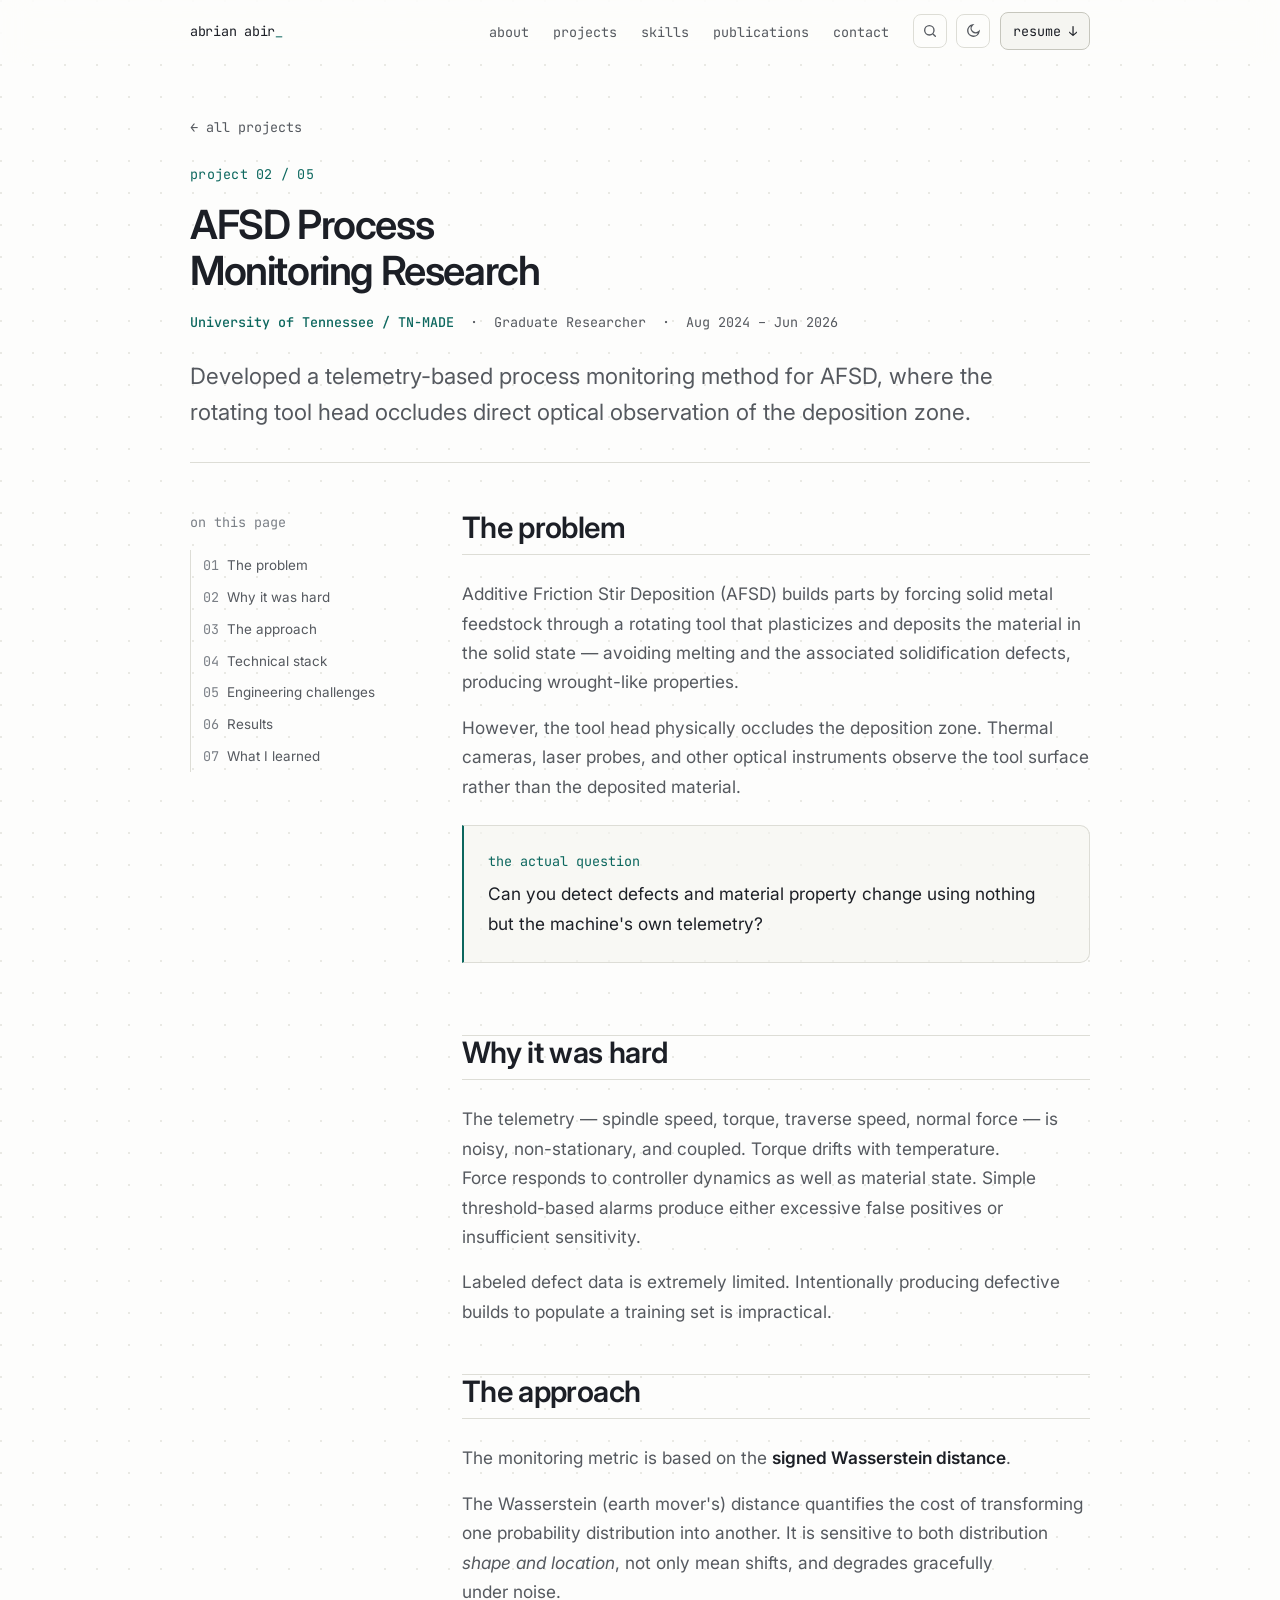
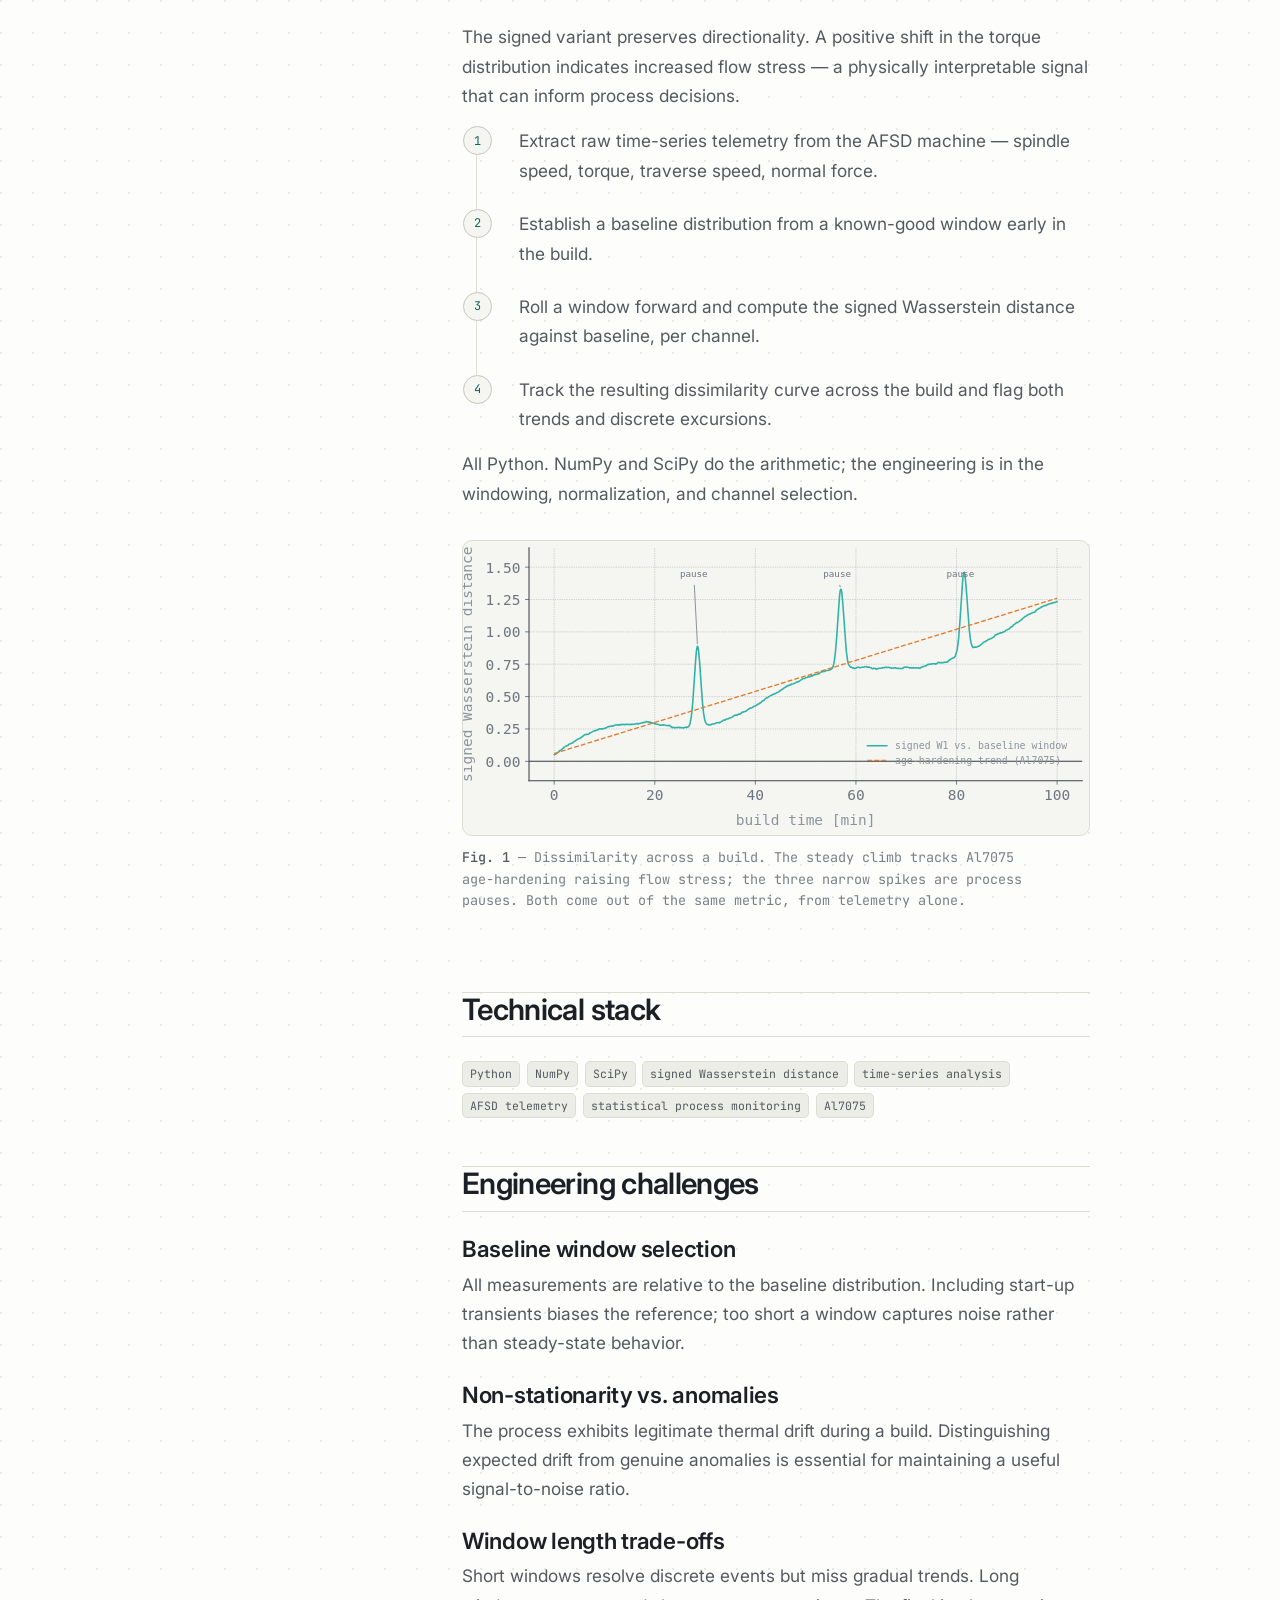
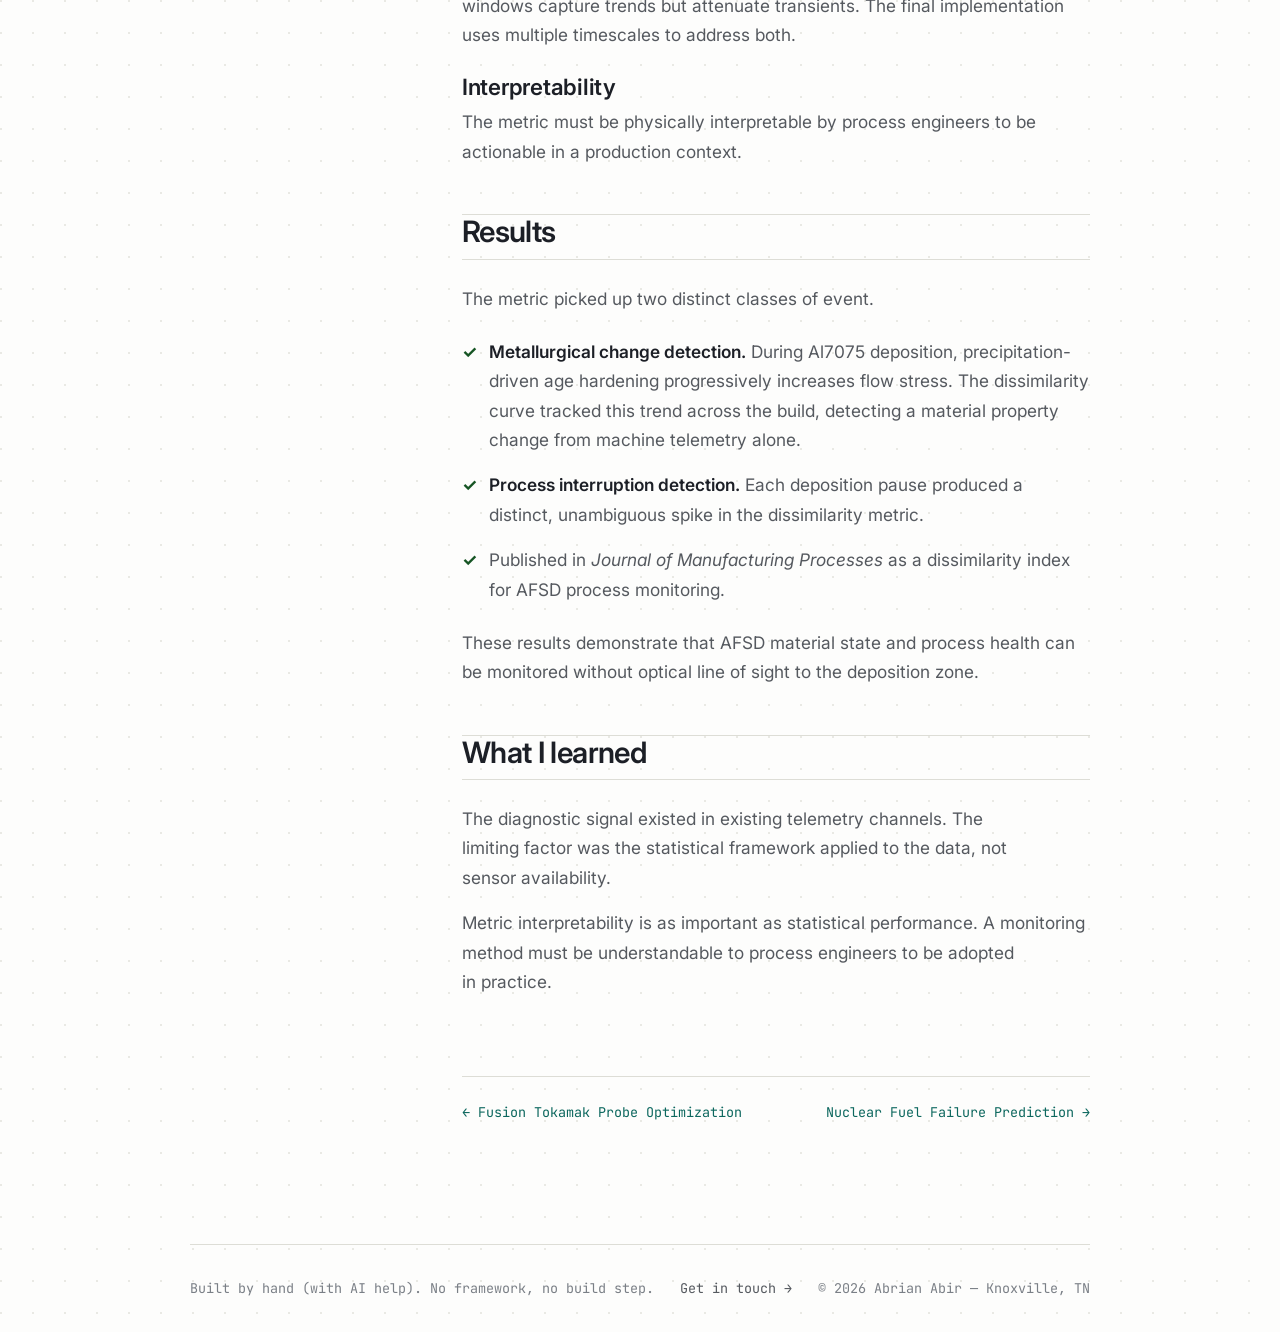
==== projects/afsd-monitoring.html @ df9b0235 "Initial commit (vault)" ====
<!DOCTYPE html>
<html lang="en" data-theme="dark">
<head>
<meta charset="utf-8">
<meta name="viewport" content="width=device-width, initial-scale=1">
<title>AFSD Process Monitoring Research — Abrian Abir</title>
<meta name="description" content="In-situ defect detection for additive friction stir deposition using the signed Wasserstein distance on raw machine telemetry — no optical access required.">
<meta name="theme-color" content="#0D1117">
<meta property="og:type" content="article">
<meta property="og:url" content="https://a-abir.github.io/projects/afsd-monitoring.html">
<meta property="og:title" content="AFSD Process Monitoring Research — Abrian Abir">
<meta property="og:description" content="In-situ defect detection for additive friction stir deposition using the signed Wasserstein distance on raw machine telemetry — no optical access required.">
<meta property="og:image" content="https://a-abir.github.io/assets/img/og/og-afsd-monitoring.png">
<meta property="og:image:width" content="1200">
<meta property="og:image:height" content="630">
<meta property="og:image:alt" content="AFSD Process Monitoring Research — UTK · TN-MADE">
<meta name="twitter:card" content="summary_large_image">
<link rel="canonical" href="https://a-abir.github.io/projects/afsd-monitoring.html">
<link rel="icon" href="data:image/svg+xml,<svg xmlns='http://www.w3.org/2000/svg' viewBox='0 0 100 100'><rect width='100' height='100' rx='18' fill='%230D1117'/><text y='.9em' x='50%25' text-anchor='middle' font-size='62' font-family='monospace' fill='%234FD1C5'>a</text></svg>">
<link rel="preconnect" href="https://fonts.googleapis.com">
<link rel="preconnect" href="https://fonts.gstatic.com" crossorigin>
<link href="https://fonts.googleapis.com/css2?family=Inter:wght@400;500;600;700&amp;family=JetBrains+Mono:wght@400;500&amp;display=swap" rel="stylesheet">
<link rel="stylesheet" href="../assets/css/style.css">
<link rel="expect" href="#main" blocking="render">
<script>
  (() => { try {
    const s = localStorage.getItem('theme');
    document.documentElement.dataset.theme =
      s || (matchMedia('(prefers-color-scheme: light)').matches ? 'light' : 'dark');
  } catch { document.documentElement.dataset.theme = 'dark'; } })();
</script>
<script type="speculationrules">
{"prefetch":[{"where":{"selector_matches":".card a, .proj-nav a, .backlink, .pal a"},"eagerness":"moderate"}]}
</script>
</head>
<body>
<div class="progress" aria-hidden="true"></div>
<a class="skip" href="#main">Skip to content</a>

<header class="nav">
  <div class="nav__inner">
    <a class="nav__brand" href="../index.html">abrian&nbsp;abir</a>
    <nav aria-label="Primary">
      <ul class="nav__links"><li><a href="../index.html#about">about</a></li><li><a href="../index.html#projects">projects</a></li><li><a href="../index.html#skills">skills</a></li><li><a href="../index.html#publications">publications</a></li><li><a href="../index.html#contact">contact</a></li></ul>
    </nav>
    <div class="nav__actions">
      <button class="icon-btn" data-open-palette aria-label="Search (Ctrl K)" title="Search — Ctrl K"><svg viewBox="0 0 24 24" fill="none" stroke="currentColor" stroke-width="2" stroke-linecap="round"><circle cx="11" cy="11" r="7"/><path d="m20 20-3.2-3.2"/></svg></button>
      <button class="icon-btn" id="theme-toggle" aria-label="Switch theme" title="Toggle theme"><svg class="i-sun" viewBox="0 0 24 24" fill="none" stroke="currentColor" stroke-width="2" stroke-linecap="round"><circle cx="12" cy="12" r="4.2"/><path d="M12 2v2M12 20v2M2 12h2M20 12h2M4.9 4.9l1.4 1.4M17.7 17.7l1.4 1.4M19.1 4.9l-1.4 1.4M6.3 17.7l-1.4 1.4"/></svg><svg class="i-moon" viewBox="0 0 24 24" fill="none" stroke="currentColor" stroke-width="2" stroke-linecap="round"><path d="M21 12.8A8.5 8.5 0 1 1 11.2 3a6.6 6.6 0 0 0 9.8 9.8Z"/></svg></button>
      <a class="btn btn--sm nav__resume" href="../resume.pdf" download>resume ↓</a>
      <button class="icon-btn nav__burger" id="nav-toggle" aria-label="Open menu"
              aria-expanded="false" aria-controls="nav-mobile">
        <span class="i-open"><svg viewBox="0 0 24 24" fill="none" stroke="currentColor" stroke-width="2" stroke-linecap="round"><path d="M4 7h16M4 12h16M4 17h16"/></svg></span><span class="i-close"><svg viewBox="0 0 24 24" fill="none" stroke="currentColor" stroke-width="2" stroke-linecap="round"><path d="M6 6l12 12M18 6L6 18"/></svg></span>
      </button>
    </div>
  </div>

  <!-- Mobile menu. Below 760px the inline links are hidden; without this the
       command palette was the only way to navigate, which nobody discovers. -->
  <div class="nav__mobile" id="nav-mobile" hidden>
    <nav aria-label="Mobile">
      <ul><li><a href="../index.html#about">about</a></li><li><a href="../index.html#projects">projects</a></li><li><a href="../index.html#skills">skills</a></li><li><a href="../index.html#philosophy">philosophy</a></li><li><a href="../index.html#interests">interests</a></li><li><a href="../index.html#publications">publications</a></li><li><a href="../index.html#contact">contact</a></li></ul>
    </nav>
    <a class="btn btn--primary nav__mobile-cta" href="../resume.pdf" download>Download resume (PDF)</a>
  </div>
</header>

<main id="main">
<div class="wrap proj-hero" data-slug="afsd-monitoring">
  <a class="backlink" href="../index.html#projects">← all projects</a>
  <p class="eyebrow">project 02 / 05</p>
  <h1 class="vt-title">AFSD Process Monitoring Research</h1>
  <p class="meta"><b>University of Tennessee / TN-MADE</b> &nbsp;·&nbsp; Graduate Researcher &nbsp;·&nbsp; Aug 2024 – Jun 2026</p>
  <p class="lede">Developed a telemetry-based process monitoring method for AFSD, where the rotating tool head occludes direct optical observation of the deposition zone.</p>
</div>

<div class="wrap proj-layout">
  <aside class="toc" aria-label="On this page">
    <p>on this page</p>
    <ol>
      <li><a href="#problem">The problem</a></li>
      <li><a href="#hard">Why it was hard</a></li>
      <li><a href="#approach">The approach</a></li>
      <li><a href="#stack">Technical stack</a></li>
      <li><a href="#challenges">Engineering challenges</a></li>
      <li><a href="#results">Results</a></li>
      <li><a href="#learned">What I learned</a></li>
    </ol>
  </aside>

  <article class="proj-body">
    <section id="problem">
      <h2>The problem</h2>
      <p>Additive Friction Stir Deposition (AFSD) builds parts by forcing solid metal feedstock through a rotating tool that plasticizes and deposits the material in the solid state — avoiding melting and the associated solidification defects, producing wrought-like properties.</p>
      <p>However, the tool head physically occludes the deposition zone. Thermal cameras, laser probes, and other optical instruments observe the tool surface rather than the deposited material.</p>
      <div class="callout">
        <span class="lbl">the actual question</span>
        <p>Can you detect defects and material property change using nothing but the machine's own telemetry?</p>
      </div>
    </section>

    <section id="hard">
      <h2>Why it was hard</h2>
      <p>The telemetry — spindle speed, torque, traverse speed, normal force — is noisy, non-stationary, and coupled. Torque drifts with temperature. Force responds to controller dynamics as well as material state. Simple threshold-based alarms produce either excessive false positives or insufficient sensitivity.</p>
      <p>Labeled defect data is extremely limited. Intentionally producing defective builds to populate a training set is impractical.</p>
    </section>

    <section id="approach">
      <h2>The approach</h2>
      <p>The monitoring metric is based on the <strong>signed Wasserstein distance</strong>.</p>
      <p>The Wasserstein (earth mover's) distance quantifies the cost of transforming one probability distribution into another. It is sensitive to both distribution <em>shape and location</em>, not only mean shifts, and degrades gracefully under noise.</p>
      <p>The signed variant preserves directionality. A positive shift in the torque distribution indicates increased flow stress — a physically interpretable signal that can inform process decisions.</p>
      <ol class="pipeline">
        <li><span>Extract raw time-series telemetry from the AFSD machine — spindle speed, torque, traverse speed, normal force.</span></li>
        <li><span>Establish a baseline distribution from a known-good window early in the build.</span></li>
        <li><span>Roll a window forward and compute the signed Wasserstein distance against baseline, per channel.</span></li>
        <li><span>Track the resulting dissimilarity curve across the build and flag both trends and discrete excursions.</span></li>
      </ol>
      <p>All Python. NumPy and SciPy do the arithmetic; the engineering is in the windowing, normalization, and channel selection.</p>
      <figure>
        <img src="../assets/img/fig-afsd-dissimilarity.svg" alt="Signed Wasserstein distance plotted against build time. The curve trends steadily upward, with three sharp narrow spikes annotated as process pauses."
             width="475" height="223" loading="lazy" decoding="async">
        <figcaption><b>Fig. 1</b> — Dissimilarity across a build. The steady climb tracks Al7075 age-hardening raising flow stress; the three narrow spikes are process pauses. Both come out of the same metric, from telemetry alone.</figcaption>
      </figure>
    </section>

    <section id="stack">
      <h2>Technical stack</h2>
      <div class="stack-grid"><span class="tag">Python</span><span class="tag">NumPy</span><span class="tag">SciPy</span><span class="tag">signed Wasserstein distance</span><span class="tag">time-series analysis</span><span class="tag">AFSD telemetry</span><span class="tag">statistical process monitoring</span><span class="tag">Al7075</span></div>
    </section>

    <section id="challenges">
      <h2>Engineering challenges</h2>
      <h3>Baseline window selection</h3>
      <p>All measurements are relative to the baseline distribution. Including start-up transients biases the reference; too short a window captures noise rather than steady-state behavior.</p>
      <h3>Non-stationarity vs. anomalies</h3>
      <p>The process exhibits legitimate thermal drift during a build. Distinguishing expected drift from genuine anomalies is essential for maintaining a useful signal-to-noise ratio.</p>
      <h3>Window length trade-offs</h3>
      <p>Short windows resolve discrete events but miss gradual trends. Long windows capture trends but attenuate transients. The final implementation uses multiple timescales to address both.</p>
      <h3>Interpretability</h3>
      <p>The metric must be physically interpretable by process engineers to be actionable in a production context.</p>
    </section>

    <section id="results">
      <h2>Results</h2>
      <p>The metric picked up two distinct classes of event.</p>
      <ul class="results">
        <li><span><strong>Metallurgical change detection.</strong> During Al7075 deposition, precipitation-driven age hardening progressively increases flow stress. The dissimilarity curve tracked this trend across the build, detecting a material property change from machine telemetry alone.</span></li>
        <li><span><strong>Process interruption detection.</strong> Each deposition pause produced a distinct, unambiguous spike in the dissimilarity metric.</span></li>
        <li><span>Published in <em>Journal of Manufacturing Processes</em> as a dissimilarity index for AFSD process monitoring.</span></li>
      </ul>
      <p>These results demonstrate that AFSD material state and process health can be monitored without optical line of sight to the deposition zone.</p>
    </section>

    <section id="learned">
      <h2>What I learned</h2>
      <p>The diagnostic signal existed in existing telemetry channels. The limiting factor was the statistical framework applied to the data, not sensor availability.</p>
      <p>Metric interpretability is as important as statistical performance. A monitoring method must be understandable to process engineers to be adopted in practice.</p>

    </section>

    <nav class="proj-nav" aria-label="Project navigation">
      <a href="tokamak-probe.html">← Fusion Tokamak Probe Optimization</a>
      <a href="fuel-failure.html">Nuclear Fuel Failure Prediction →</a>
    </nav>
  </article>
</div>
</main>

<footer class="footer wrap">
  <span>Built by hand (with AI help). No framework, no build step.</span>
  <span><a href="../index.html#contact">Get in touch →</a></span>
  <span>© <span id="yr">2026</span> Abrian Abir — Knoxville, TN</span>
</footer>

<dialog class="pal" id="palette" aria-label="Site search">
  <div class="pal__box">
    <input id="palette-input" type="text" placeholder="jump to…" autocomplete="off" spellcheck="false" aria-label="Search the site">
    <ul id="palette-list">
      <li><a href="../index.html#about">About<span>section</span></a></li>
      <li><a href="../index.html#projects">Projects<span>section</span></a></li>
      <li><a href="../index.html#skills">Skills<span>section</span></a></li>
      <li><a href="../index.html#publications">Publications<span>section</span></a></li>
      <li><a href="../index.html#contact">Contact<span>section</span></a></li>
      <li><a href="../index.html#philosophy">Engineering Philosophy<span>section</span></a></li>
      <li><a href="../index.html#interests">Things I Find Interesting<span>section</span></a></li>
      <li><a href="tokamak-probe.html">Fusion Tokamak Probe Optimization<span>project</span></a></li>
      <li><a href="afsd-monitoring.html">AFSD Process Monitoring Research<span>project</span></a></li>
      <li><a href="fuel-failure.html">Nuclear Fuel Failure Prediction<span>project</span></a></li>
      <li><a href="film-separator.html">Automated Film Separation System<span>project</span></a></li>
      <li><a href="machine-vision.html">Machine Vision Material Characterization<span>project</span></a></li>
      <li><a href="../resume.pdf">Download resume<span>pdf</span></a></li>
      <li><a href="mailto:abrian.inbox@gmail.com">Email Abrian<span>mailto</span></a></li>
      <li><a href="https://github.com/a-abir">GitHub<span>external</span></a></li>
      <li><a href="https://linkedin.com/in/a-abir">LinkedIn<span>external</span></a></li>
    </ul>
    <p class="pal__foot"><kbd>↑</kbd><kbd>↓</kbd> navigate · <kbd>↵</kbd> open · <kbd>esc</kbd> or click outside to close</p>
  </div>
</dialog>

<script src="../assets/js/main.js"></script>
</body>
</html>
---- assets/css/style.css ----
/* ============================================================
   abrian abir — portfolio
   hand-written css. no framework, no build step.
   ============================================================ */

/* ---------- 1. tokens ---------------------------------- */
:root {
  --bg:            #141a23;
  --bg-grid:       #21252b;
  --surface:       #1f242b;
  --surface-2:     #1C222B;
  --border:        #ffffff0f;
  --border-strong: #30363D;
  --text:          #E6EDF3;
  --text-dim:      #8B949E;
  --text-faint:    #6E7681;
  --accent:        #4FD1C5;
  --accent-alt:    #F0883E;
  --data-green:    #3FB950;
  --shadow:        0 1px 2px rgb(0 0 0 / .4), 0 8px 24px rgb(0 0 0 / .24);

  --font-sans: "Inter", ui-sans-serif, system-ui, -apple-system, "Segoe UI", Roboto, Helvetica, Arial, sans-serif;
  --font-mono: "JetBrains Mono", ui-monospace, SFMono-Regular, "SF Mono", Menlo, Consolas, "Liberation Mono", monospace;

  --step--1: clamp(.78rem, .76rem + .1vw, .84rem);
  --step-0:  clamp(1rem, .97rem + .16vw, 1.08rem);
  --step-1:  clamp(1.1rem, 1.13rem + .35vw, 1.4rem);
  --step-2:  clamp(1.45rem, 1.32rem + .65vw, 1.85rem);
  --step-3:  clamp(1.8rem, 1.55rem + 1.2vw, 2.6rem);
  --step-4:  clamp(2.4rem, 1.8rem + 3vw, 4.2rem);

  --s1: .5rem;  --s2: 1rem;   --s3: 1.5rem; --s4: 2rem;
  --s5: 3rem;   --s6: 4.5rem; --s7: 7.5rem;

  --measure: 70ch;
  --wide: 900px;
  --radius: 10px;
  --ease: cubic-bezier(.22, 1, .36, 1);
  --nav-h: 62px;
}

[data-theme="light"] {
  --bg:            #FDFDFC;
  --bg-grid:       #E9E9E4;
  --surface:       #F5F5F1;
  --surface-2:     #EDEDE7;
  --border:        #DDDDD6;
  --border-strong: #C6C6BD;
  --text:          #1C1F26;
  --text-dim:      #55595F;
  --text-faint:    #7A7F86;
  --accent:        #0c675e;
  --accent-alt:    #B85C10;
  --data-green:    #165524;
  --shadow:        0 1px 2px rgb(0 0 0 / .06), 0 8px 24px rgb(0 0 0 / .07);
}

/* ---------- 2. reset ----------------------------------- */
*, *::before, *::after { box-sizing: border-box; }
* { margin: 0; }

/* Smooth scrolling lives on `html`, not `html:focus-within`. The
   :focus-within form toggles on and off as focus moves, which makes
   anchor jumps behave inconsistently between taps on mobile. */
html {
  -webkit-text-size-adjust: 100%;
  scroll-behavior: smooth;
}
@media (prefers-reduced-motion: reduce) {
  html { scroll-behavior: auto; }
  *, *::before, *::after {
    animation-duration: .01ms !important; animation-iteration-count: 1 !important;
    transition-duration: .01ms !important; scroll-behavior: auto !important;
  }
}

img, svg, video { display: block; max-width: 100%; height: auto; }
button, input, textarea, select { font: inherit; color: inherit; }
ul, ol { padding: 0; }

/* ---------- 3. base ------------------------------------ */
body {
  background-color: var(--bg);
  background-image: radial-gradient(circle at 1px 1px, var(--bg-grid) 1px, transparent 0);
  background-size: 32px 32px;
  color: var(--text);
  font-family: var(--font-sans);
  font-size: var(--step-0);
  line-height: 1.7;
  -webkit-font-smoothing: antialiased;
  text-rendering: optimizeLegibility;
  overflow-x: hidden;
}

h1, h2, h3, h4 {
  font-weight: 600; letter-spacing: -.022em; line-height: 1.15; text-wrap: balance;
}
h1 { font-size: var(--step-4); letter-spacing: -.035em; }
h2 { font-size: var(--step-3); }
h3 { font-size: var(--step-1); letter-spacing: -.012em; }
h4 { font-size: var(--step-0); }
p  { text-wrap: pretty; }

a { color: var(--accent); text-decoration: none; }
a:hover { text-decoration: underline; text-underline-offset: 3px; }
:focus-visible { outline: 2px solid var(--accent); outline-offset: 3px; border-radius: 3px; }

code, kbd, .mono { font-family: var(--font-mono); font-size: .88em; }
hr { border: 0; height: 1px; background: var(--border); margin-block: var(--s5); }
::selection { background: color-mix(in srgb, var(--accent) 30%, transparent); }

/* ---------- 4. layout ---------------------------------- */
.wrap { width: min(100% - 2.5rem, var(--wide)); margin-inline: auto; }
.prose { max-width: var(--measure); }
section[id] { scroll-margin-top: 96px; padding-block: var(--s7); }
section[id] + section[id] { border-top: 1px solid var(--border); }
@media (max-width: 640px) { section[id] { padding-block: var(--s6); } }

.skip {
  position: absolute; left: -9999px; top: 0; z-index: 999;
  background: var(--accent); color: var(--bg);
  padding: .6rem 1rem; border-radius: 0 0 var(--radius) 0;
}
.skip:focus { left: 0; }

/* ---------- 5. nav ------------------------------------- */
.nav {
  position: sticky; top: 0; z-index: 100;
  backdrop-filter: blur(14px) saturate(160%);
  background: color-mix(in srgb, var(--bg) 78%, transparent);
  border-bottom: 1px solid transparent;
  transition: border-color .25s var(--ease), background .25s var(--ease);
}
.nav[data-scrolled="true"] { border-bottom-color: var(--border); }
.nav__inner {
  width: min(100% - 2rem, var(--wide)); margin-inline: auto;
  display: flex; align-items: center; gap: var(--s3); height: var(--nav-h);
}
.nav__brand {
  font-family: var(--font-mono); font-size: var(--step--1);
  color: var(--text); letter-spacing: -.02em; margin-right: auto; white-space: nowrap;
}
.nav__brand::after { content: "_"; color: var(--accent); animation: blink 1.25s steps(1) infinite; }
@keyframes blink { 50% { opacity: 0; } }

.nav__links { display: flex; gap: var(--s3); list-style: none; }
.nav__links a {
  font-family: var(--font-mono); font-size: var(--step--1);
  color: var(--text-dim); position: relative; padding-block: 4px; text-decoration: none;
}
.nav__links a::after {
  content: ""; position: absolute; left: 0; bottom: 0;
  height: 1.5px; width: 100%; background: var(--accent);
  transform: scaleX(0); transform-origin: left; transition: transform .28s var(--ease);
}
.nav__links a:hover { color: var(--text); }
.nav__links a:hover::after, .nav__links a[aria-current="true"]::after { transform: scaleX(1); }
.nav__links a[aria-current="true"] { color: var(--text); }

.nav__actions { display: flex; align-items: center; gap: .6rem; }

.icon-btn {
  display: grid; place-items: center; width: 34px; height: 34px;
  background: transparent; border: 1px solid var(--border);
  border-radius: 8px; cursor: pointer; color: var(--text-dim);
  transition: color .2s, border-color .2s, background .2s;
}
.icon-btn:hover { color: var(--text); border-color: var(--border-strong); background: var(--surface); }
.icon-btn svg { width: 16px; height: 16px; }
[data-theme="light"] .icon-btn .i-sun, .icon-btn .i-moon { display: none; }
[data-theme="light"] .icon-btn .i-moon { display: block; }

/* ---- mobile menu -------------------------------------------------
   A plain disclosure panel. Deliberately NOT a modal:

   - no scroll lock on html or body. Toggling `overflow` or
     `position: fixed` on a scrolled document makes mobile browsers
     recalculate the viewport, which reads as the page jumping.
   - the panel is in normal flow under the sticky bar, so it simply
     pushes nothing and overlays nothing.
   - JS only flips `hidden` and `aria-expanded`. Hash navigation is
     left entirely to the browser.
   ------------------------------------------------------------------ */
.nav__burger { display: none; }
.nav__burger .i-close { display: none; }
.nav__burger[aria-expanded="true"] .i-open { display: none; }
.nav__burger[aria-expanded="true"] .i-close { display: block; }
.nav__burger svg { width: 18px; height: 18px; }

.nav__mobile {
  display: none;
  border-top: 1px solid var(--border);
  background: color-mix(in srgb, var(--bg) 96%, transparent);
  backdrop-filter: blur(14px) saturate(160%);
  padding: var(--s2) 0 var(--s3);
  max-height: calc(100dvh - var(--nav-h));
  overflow-y: auto;
  /* keep flick-scrolling inside the panel from chaining to the page */
  overscroll-behavior: contain;
}
.nav__mobile[hidden] { display: none; }
.nav__mobile ul {
  list-style: none;
  width: min(100% - 2.5rem, var(--wide));
  margin-inline: auto;
}
.nav__mobile a {
  display: flex; align-items: center; justify-content: space-between;
  font-family: var(--font-mono); font-size: var(--step-0);
  color: var(--text); text-decoration: none;
  padding: .85rem .25rem;
  border-bottom: 1px solid var(--border);
  min-height: 44px;                 /* touch target */
  -webkit-tap-highlight-color: transparent;
}
.nav__mobile a::after { content: "→"; color: var(--text-faint); }
.nav__mobile a:active { color: var(--accent); }
.nav__mobile a[aria-current="true"] { color: var(--accent); }
.nav__mobile a[aria-current="true"]::after { content: "•"; color: var(--accent); }
.nav__mobile-cta {
  width: min(100% - 2.5rem, var(--wide));
  margin: var(--s3) auto 0;
  justify-content: center;
}

@media (max-width: 760px) {
  .nav__links { display: none; }
  .nav__burger { display: grid; }
  .nav__resume {
    display: inline-flex;
    white-space: nowrap;
  }
  .nav__mobile:not([hidden]) { display: block; }
}

/* ---------- 6. buttons --------------------------------- */
.btn {
  display: inline-flex; align-items: center; gap: .5rem;
  font-family: var(--font-mono); font-size: var(--step--1);
  padding: .62rem 1.05rem; border-radius: 8px;
  border: 1px solid var(--border-strong);
  color: var(--text); background: var(--surface);
  text-decoration: none; cursor: pointer;
  transition: transform .18s var(--ease), border-color .2s, background .2s, color .2s;
}
.btn:hover { text-decoration: none; border-color: var(--accent); color: var(--accent); transform: translateY(-1px); }
.btn--primary { background: var(--accent); color: #07110F; border-color: var(--accent); font-weight: 600; }
[data-theme="light"] .btn--primary { color: #FDFDFC; }
.btn--primary:hover { color: #07110F; background: color-mix(in srgb, var(--accent) 86%, white); }
[data-theme="light"] .btn--primary:hover { color: #FDFDFC; }
.btn--ghost { background: transparent; }
.btn--sm { padding: .42rem .75rem; }

/* ---------- 7. hero ------------------------------------ */
.hero {
  position: relative;
  padding-block: clamp(3.5rem, 8vw, 7rem) var(--s6);
  overflow: hidden;
}
.hero__plot {
  position: absolute; inset: 0; width: 100%; height: 100%;
  opacity: .09; pointer-events: none;
  mask-image: linear-gradient(to bottom, transparent, #000 25%, #000 70%, transparent);
}
.hero__plot path { fill: none; stroke: var(--accent); stroke-width: 1.2; vector-effect: non-scaling-stroke; }
.hero__plot .grid { stroke: var(--text-faint); stroke-width: .5; opacity: .5; }
.hero__plot .trace { stroke-dasharray: 2600; stroke-dashoffset: 2600; animation: draw 6s var(--ease) forwards; }
@keyframes draw { to { stroke-dashoffset: 0; } }

.hero__copy { min-width: 0; }
.hero__inner {
  position: relative; z-index: 2;
  display: grid;
  grid-template-columns: minmax(0, 1fr) clamp(180px, 22vw, 260px);
  gap: clamp(2rem, 5vw, 4.5rem);
  align-items: center;
}

/* ---- portrait: one element, one glow ---- */
.hero__portrait {
  margin: 0;
  position: relative;
  width: 100%;
  aspect-ratio: 1;
  justify-self: end;
}
.hero__portrait::before {
  content: "";
  position: absolute; inset: -12%;
  border-radius: 50%;
  background: radial-gradient(circle at 50% 42%,
              color-mix(in srgb, var(--accent) 26%, transparent), transparent 62%);
  filter: blur(26px);
  opacity: .55;
}
.hero__portrait img {
  position: relative;
  width: 100%; height: 100%;
  border-radius: 50%;
  object-fit: cover;
  object-position: center 22%;
  background: color-mix(in srgb, var(--surface) 80%, var(--accent) 6%);
  box-shadow:
    0 0 0 1px var(--border-strong),
    0 0 0 6px color-mix(in srgb, var(--accent) 8%, transparent),
    0 18px 40px rgb(0 0 0 / .28);
}
[data-theme="light"] .hero__portrait img {
  box-shadow:
    0 0 0 1px var(--border-strong),
    0 0 0 6px color-mix(in srgb, var(--accent) 10%, transparent),
    0 18px 40px rgb(0 0 0 / .10);
}

.eyebrow {
  font-family: var(--font-mono); font-size: var(--step--1);
  color: var(--accent); text-transform: lowercase; letter-spacing: .02em; margin-bottom: var(--s2);
}
.hero h1 { margin-bottom: .35rem; }
.hero__creds { font-family: var(--font-mono); font-size: var(--step--1); color: var(--text-faint); margin-bottom: var(--s3); }
.hero__headline {
  font-size: var(--step-1); font-weight: 600; letter-spacing: -.02em;
  line-height: 1.25; max-width: 28ch; margin-bottom: var(--s3); min-height: 2.5em;
}
.hero__headline .cursor {
  display: inline-block; width: .55ch; background: var(--accent);
  color: transparent; animation: blink .9s steps(1) infinite; transform: translateY(.1em);
}
.hero__pitch { max-width: 58ch; color: var(--text-dim); font-size: var(--step-0); line-height: 1.5; margin-bottom: var(--s4); }
.hero__pitch strong { color: var(--text); font-weight: 500; }
.hero__meta {
  display: flex; flex-wrap: wrap; gap: .5rem 1.5rem;
  font-family: var(--font-mono); font-size: var(--step--1); color: var(--text-dim); margin-bottom: var(--s4);
}
.hero__meta span { display: inline-flex; align-items: center; gap: .45rem; }
.hero__meta svg { width: 14px; height: 14px; color: var(--text-faint); }
.dot {
  width: 7px; height: 7px; border-radius: 50%; background: var(--data-green);
  box-shadow: 0 0 0 0 color-mix(in srgb, var(--data-green) 70%, transparent);
  animation: pulse 2.4s infinite;
}
@keyframes pulse { 70% { box-shadow: 0 0 0 7px transparent; } 100% { box-shadow: 0 0 0 0 transparent; } }
.hero__cta { display: flex; flex-wrap: wrap; gap: .75rem; }

@media (max-width: 820px) {
  .hero__inner { grid-template-columns: 1fr; gap: var(--s4); }
  .hero__portrait {
    order: -1;
    width: clamp(120px, 34vw, 170px);
    justify-self: start;
  }
}
@media (max-width: 640px) {
  .hero { padding-block: 2.5rem var(--s6); }
  .hero__plot { opacity: .06; }
}

/* ---------- 8. section headers ------------------------- */
.sec-label {
  /* an <h2> for document outline; styled as a small mono label.
     size/weight reset so the heading default doesn't win. */
  font-family: var(--font-mono); font-size: var(--step--1);
  font-weight: 400; letter-spacing: 0; line-height: 1.7;
  color: var(--text-faint); margin-bottom: var(--s2);
  display: flex; align-items: center; gap: .6rem;
}
.sec-label::before { content: "//"; color: var(--accent); }
.sec-label::after { content: ""; flex: 1; height: 1px; background: var(--border); }
.sec-head { margin-bottom: var(--s4); }
.sec-head h3 { font-size: var(--step-3); letter-spacing: -.022em; }
.sec-head p { color: var(--text-dim); max-width: var(--measure); margin-top: var(--s2); }

/* ---------- 9. about ----------------------------------- */
.about-grid { display: grid; grid-template-columns: minmax(0, 1fr) 280px; gap: var(--s6); align-items: start; }
@media (max-width: 860px) { .about-grid { grid-template-columns: 1fr; gap: var(--s4); } }
.about-grid p { max-width: var(--measure); }
.about-grid p + p { margin-top: var(--s2); }
.about-grid h3 { margin-top: var(--s4); margin-bottom: var(--s2); font-size: var(--step-1); }
.about-closer { margin-top: var(--s3); }

.timeline { list-style: none; position: sticky; top: 96px; }
.timeline li { position: relative; padding-left: 1.4rem; padding-bottom: var(--s3); border-left: 1px solid var(--border); }
.timeline li:last-child { border-left-color: transparent; padding-bottom: 0; }
.timeline li::before {
  content: ""; position: absolute; left: -4.5px; top: .55rem;
  width: 8px; height: 8px; border-radius: 50%;
  background: var(--bg); border: 1.5px solid var(--border-strong);
}
.timeline li[data-now]::before { background: var(--accent); border-color: var(--accent); }
.timeline .org { font-weight: 600; font-size: var(--step-0); display: block; line-height: 1.35; }
.timeline .role { color: var(--text-dim); font-size: var(--step--1); display: block; line-height: 1.5; }
.timeline .yr { font-family: var(--font-mono); font-size: var(--step--1); color: var(--text-faint); display: block; }

.tick-list { list-style: none; margin-top: var(--s2); max-width: var(--measure); }
.tick-list li { position: relative; padding-left: 1.5rem; margin-bottom: .4rem; color: var(--text-dim); }
.tick-list li::before { content: "▸"; position: absolute; left: 0; color: var(--accent); font-size: .8em; top: .15em; }
.tick-list li > span { display: block; }

/* ---------- 10. project cards -------------------------- */
.cards { display: grid; gap: var(--s2); grid-template-columns: repeat(2, 1fr); }
@media (max-width: 760px) { .cards { grid-template-columns: 1fr; } }

.card {
  position: relative; display: flex; flex-direction: column;
  background: var(--surface); border: 1px solid var(--border);
  border-radius: var(--radius); padding: var(--s3);
  transition: border-color .25s var(--ease), transform .25s var(--ease), box-shadow .25s var(--ease);
  overflow: hidden;
}
.card::after {
  content: ""; position: absolute; inset: 0; pointer-events: none;
  background: radial-gradient(400px circle at var(--mx, 50%) var(--my, 0%),
              color-mix(in srgb, var(--accent) 9%, transparent), transparent 65%);
  opacity: 0; transition: opacity .3s;
}
.card:hover { border-color: var(--border-strong); transform: translateY(-3px); box-shadow: var(--shadow); }
.card:hover::after { opacity: 1; }
.card__idx {
  font-family: var(--font-mono); font-size: var(--step--1);
  color: var(--text-faint); margin-bottom: .6rem; display: flex; justify-content: space-between; gap: 1rem;
}
.card__idx .org { color: var(--accent); }
.card h3 { margin-bottom: .5rem; }
.card h3 a { color: var(--text); }
.card h3 a::after { content: ""; position: absolute; inset: 0; }
.card h3 a:hover { color: var(--accent); text-decoration: none; }
.card p { color: var(--text-dim); font-size: calc(var(--step-0) * .96); flex: 1; }
.card__tags { display: flex; flex-wrap: wrap; gap: .35rem; margin-top: var(--s2); }
.card__more { font-family: var(--font-mono); font-size: var(--step--1); color: var(--accent); margin-top: var(--s2); }
.card:hover .card__more .arw { transform: translateX(4px); }
.card__more .arw { display: inline-block; transition: transform .25s var(--ease); }

.tag {
  font-family: var(--font-mono); font-size: .72rem;
  color: var(--text-dim); background: var(--surface-2);
  border: 1px solid var(--border); border-radius: 5px;
  padding: .12rem .45rem; white-space: nowrap;
}

/* ---------- 11. skills --------------------------------- */
.skills { display: grid; gap: var(--s2); grid-template-columns: repeat(2, 1fr); }
@media (max-width: 760px) { .skills { grid-template-columns: 1fr; } }
.skillgroup {
  border: 1px solid var(--border); border-radius: var(--radius);
  padding: var(--s3); background: color-mix(in srgb, var(--surface) 55%, transparent);
}
.skillgroup h4 { font-size: var(--step-0); margin-bottom: .3rem; }
.skillgroup > p { color: var(--text-faint); font-size: var(--step--1); margin-bottom: var(--s2); font-style: italic; }
.skillgroup ul { list-style: none; display: flex; flex-wrap: wrap; gap: .35rem; }
.skillgroup .sub {
  font-family: var(--font-mono); font-size: var(--step--1);
  color: var(--text-faint); width: 100%; margin-top: .5rem; line-height: 1.6;
}

/* ---------- 12. publications --------------------------- */
/* flex, not grid: a grid <li> promotes every child element (incl. <strong>)
   into its own track, which shatters the line. flex + one wrapper avoids it. */
.pubs { list-style: none; counter-reset: pub; }
.pubs li {
  border-top: 1px solid var(--border); padding-block: var(--s3);
  display: flex; align-items: flex-start; gap: var(--s2);
}
.pubs li:last-child { border-bottom: 1px solid var(--border); }
.pubs li::before {
  counter-increment: pub; content: "[" counter(pub) "]";
  font-family: var(--font-mono); font-size: var(--step--1); color: var(--text-faint);
  padding-top: .25rem; flex: 0 0 2.6rem;
}
.pubs li > div { flex: 1 1 auto; min-width: 0; }
.pubs h4 { font-size: var(--step-0); font-weight: 600; margin-bottom: .3rem; }
.pubs .journal { font-family: var(--font-mono); font-size: var(--step--1); color: var(--accent); margin-bottom: .5rem; }
.pubs .why { color: var(--text-dim); font-size: calc(var(--step-0) * .96); max-width: 64ch; }
@media (max-width: 560px) { .pubs li::before { flex-basis: 2rem; } }

/* ---------- 13. philosophy ----------------------------- */
.philo { display: grid; gap: var(--s2) var(--s4); grid-template-columns: repeat(2, 1fr); }
@media (max-width: 760px) { .philo { grid-template-columns: 1fr; } }
.philo article { border-left: 2px solid var(--border); padding: .2rem 0 .2rem var(--s3); transition: border-color .3s var(--ease); }
.philo article:hover { border-left-color: var(--accent); }
.philo h4 { margin-bottom: .5rem; font-size: var(--step-1); }
.philo p { color: var(--text-dim); font-size: calc(var(--step-0) * .96); max-width: var(--measure); }
.philo .n { font-family: var(--font-mono); font-size: var(--step--1); color: var(--text-faint); display: block; margin-bottom: .3rem; }

/* ---------- 14. interests ------------------------------ */
.interests {
  display: grid; gap: 1px; background: var(--border);
  border: 1px solid var(--border); border-radius: var(--radius); overflow: hidden;
  grid-template-columns: repeat(auto-fill, minmax(258px, 1fr));
}
.interests > div { background: var(--bg); padding: var(--s3); transition: background .25s var(--ease); }
.interests > div:hover { background: var(--surface); }
.interests h4 { font-family: var(--font-mono); font-size: var(--step--1); color: var(--accent); margin-bottom: .45rem; font-weight: 500; }
.interests p { color: var(--text-dim); font-size: calc(var(--step-0) * .93); line-height: 1.6; }

/* ---------- 15. contact -------------------------------- */
.contact-grid { display: grid; grid-template-columns: minmax(0,1fr) minmax(0, 340px); gap: var(--s5); align-items: start; }
@media (max-width: 860px) { .contact-grid { grid-template-columns: 1fr; gap: var(--s4); } }
.contact-lead { font-size: var(--step-2); font-weight: 600; letter-spacing: -.02em; line-height: 1.3; margin-bottom: var(--s3); max-width: 28ch; }
.contact-grid p { color: var(--text-dim); max-width: var(--measure); }
.contact-grid p + p { margin-top: var(--s2); }

.card-term { background: var(--surface); border: 1px solid var(--border); border-radius: var(--radius); overflow: hidden; box-shadow: var(--shadow); }
.card-term__bar { display: flex; align-items: center; gap: .4rem; padding: .55rem .75rem; border-bottom: 1px solid var(--border); background: var(--surface-2); }
.card-term__bar i { width: 9px; height: 9px; border-radius: 50%; background: var(--border-strong); }
.card-term__bar span { font-family: var(--font-mono); font-size: .72rem; color: var(--text-faint); margin-left: .35rem; }
.card-term dl { margin: 0; padding: var(--s3); display: grid; grid-template-columns: 5.5rem 1fr; gap: .55rem .75rem; font-family: var(--font-mono); font-size: var(--step--1); }
.card-term dt { color: var(--text-faint); }
.card-term dd { margin: 0; overflow-wrap: anywhere; }

/* ---------- 16. footer --------------------------------- */
.footer {
  border-top: 1px solid var(--border); padding-block: var(--s4);
  font-family: var(--font-mono); font-size: var(--step--1); color: var(--text-faint);
  display: flex; flex-wrap: wrap; gap: var(--s2); justify-content: space-between;
}
.footer a { color: var(--text-dim); }

/* ---------- 17. project pages -------------------------- */
.proj-hero { padding-block: var(--s5) var(--s4); border-bottom: 1px solid var(--border); }
.backlink { font-family: var(--font-mono); font-size: var(--step--1); color: var(--text-dim); display: inline-block; margin-bottom: var(--s3); }
.backlink:hover { color: var(--accent); text-decoration: none; }
.proj-hero h1 { font-size: var(--step-3); margin-bottom: var(--s2); max-width: 20ch; }
.proj-hero .meta { font-family: var(--font-mono); font-size: var(--step--1); color: var(--text-dim); margin-bottom: var(--s3); line-height: 1.8; }
.proj-hero .meta b { color: var(--accent); font-weight: 500; }
.proj-hero .lede { font-size: var(--step-1); color: var(--text-dim); max-width: 60ch; line-height: 1.6; }

.proj-layout { display: grid; grid-template-columns: 200px minmax(0, 1fr); gap: var(--s6); padding-block: var(--s5) var(--s7); align-items: start; }
@media (max-width: 900px) { .proj-layout { grid-template-columns: 1fr; gap: var(--s3); } }

.toc { position: sticky; top: 92px; }
@media (max-width: 900px) { .toc { position: static; } }
.toc p { font-family: var(--font-mono); font-size: var(--step--1); color: var(--text-faint); margin-bottom: var(--s2); }
.toc ol { list-style: none; counter-reset: toc; }
.toc li { counter-increment: toc; }
.toc a {
  display: block; padding: .28rem 0 .28rem .75rem;
  border-left: 1.5px solid var(--border);
  font-size: var(--step--1); color: var(--text-dim);
  transition: color .2s, border-color .2s;
}
.toc a::before { content: "0" counter(toc) "  "; font-family: var(--font-mono); color: var(--text-faint); }
.toc a:hover, .toc a[aria-current="true"] { color: var(--text); border-left-color: var(--accent); text-decoration: none; }

.proj-body > section { scroll-margin-top: 92px; padding-block: 0 var(--s5); border: 0; }
.proj-body h2 { font-size: var(--step-2); margin-bottom: var(--s3); padding-bottom: .6rem; border-bottom: 1px solid var(--border); }
.proj-body h3 { margin: var(--s3) 0 var(--s1); }

.proj-body p, .proj-body ul, .proj-body ol { max-width: var(--measure); }
.proj-body p, .proj-body li { text-wrap: pretty; hyphens: none; overflow-wrap: break-word; }
.proj-body p + p, .proj-body p + ul, .proj-body ul + p,
.proj-body p + ol, .proj-body ol + p { margin-top: var(--s2); }
.proj-body ul:not(.results), .proj-body ol:not(.pipeline) { padding-left: 1.2rem; }
.proj-body li { margin-bottom: .5rem; color: var(--text-dim); }
.proj-body li strong, .proj-body p strong { color: var(--text); font-weight: 600; }
.proj-body p { color: var(--text-dim); }
.proj-body code { background: var(--surface-2); border: 1px solid var(--border); border-radius: 4px; padding: .08em .35em; color: var(--text); }

.callout {
  border: 1px solid var(--border); border-left: 2px solid var(--accent);
  background: color-mix(in srgb, var(--surface) 60%, transparent);
  border-radius: 0 var(--radius) var(--radius) 0;
  padding: var(--s3); margin-block: var(--s3); max-width: var(--measure);
}
.callout p { color: var(--text); }
.callout .lbl { font-family: var(--font-mono); font-size: var(--step--1); color: var(--accent); display: block; margin-bottom: .4rem; }

figure:not(.hero__portrait) { margin: var(--s4) 0; }
figure img, figure .svgbox { border: 1px solid var(--border); border-radius: var(--radius); background: var(--surface); width: 100%; }
figcaption { font-family: var(--font-mono); font-size: var(--step--1); color: var(--text-faint); margin-top: .7rem; line-height: 1.6; max-width: var(--measure); }
figcaption b { color: var(--text-dim); font-weight: 500; }

.stack-grid { display: flex; flex-wrap: wrap; gap: .4rem; max-width: var(--measure); }

/* ---- results list -------------------------------------------------
   FLEX, not grid. In a grid/flex <li>, each *element* child (like a
   <strong> lead-in) becomes its own box, which fragments the sentence
   into stacked blocks. The build wraps li content in a single <span>,
   and only that span is the flex item. Text stays one continuous run.
   ------------------------------------------------------------------- */
.results { list-style: none; padding: 0 !important; max-width: var(--measure); }
.results li { display: flex; align-items: baseline; gap: .7rem; padding-block: .5rem; margin: 0; }
.results li::before { content: "✓"; flex: 0 0 1rem; color: var(--data-green); font-weight: 700; }
.results li > span { flex: 1 1 auto; min-width: 0; display: block; line-height: 1.7; }

/* ---- numbered pipeline: absolute marker, span content -------------- */
.pipeline { list-style: none; counter-reset: step; padding: 0 !important; max-width: var(--measure); }
.pipeline li {
  counter-increment: step; position: relative;
  padding-left: 2.6rem; padding-bottom: var(--s3); margin: 0 0 0 .9rem;
  border-left: 1px solid var(--border);
}
.pipeline li:last-child { border-left-color: transparent; padding-bottom: 0; }
.pipeline li > span { display: block; line-height: 1.7; }
.pipeline li::before {
  content: counter(step); position: absolute; left: -.9rem; top: 0;
  width: 1.8rem; height: 1.8rem; border-radius: 50%;
  background: var(--surface); border: 1px solid var(--border-strong);
  color: var(--accent); font-family: var(--font-mono); font-size: .75rem;
  display: grid; place-items: center;
}

.proj-nav {
  display: flex; justify-content: space-between; gap: var(--s2);
  border-top: 1px solid var(--border); padding-top: var(--s3); margin-top: var(--s4);
  font-family: var(--font-mono); font-size: var(--step--1); flex-wrap: wrap;
}
.proj-nav a { max-width: 46%; }
@media (max-width: 620px) { .proj-nav a { max-width: 100%; } }

/* ---------- 18. reveal on scroll ----------------------- */
.reveal { opacity: 0; transform: translateY(12px); }
.reveal.in { opacity: 1; transform: none; transition: opacity .5s var(--ease), transform .5s var(--ease); }
@media (prefers-reduced-motion: reduce) { .reveal { opacity: 1; transform: none; } }

/* ---------- 19. command palette ------------------------ */
/* explicitly centered — never rely on the UA `margin:auto` surviving an
   override, and never rely on transform tricks that fight the backdrop. */
.pal {
  border: 0; padding: 0; background: transparent;
  position: fixed; inset: 0;
  width: min(100% - 2rem, 560px);
  margin-inline: auto;
  margin-block: 12vh auto;
  max-height: 76vh;
}
.pal::backdrop { background: rgb(0 0 0 / .55); backdrop-filter: blur(3px); }
.pal[open] { animation: palIn .18s var(--ease); }
@keyframes palIn { from { opacity: 0; transform: translateY(-8px) scale(.985); } }
@media (prefers-reduced-motion: reduce) { .pal[open] { animation: none; } }

.pal__box {
  background: var(--surface); border: 1px solid var(--border-strong);
  border-radius: 12px; box-shadow: var(--shadow); overflow: hidden;
}
.pal input {
  width: 100%; border: 0; background: transparent;
  padding: .95rem 1.1rem; font-family: var(--font-mono); font-size: var(--step-0);
  border-bottom: 1px solid var(--border); outline: none;
}
.pal ul { list-style: none; max-height: 46vh; overflow-y: auto; padding: .4rem; }
.pal li a {
  display: flex; justify-content: space-between; gap: 1rem; align-items: baseline;
  padding: .55rem .7rem; border-radius: 7px; color: var(--text); font-size: var(--step--1);
}
.pal li a:hover, .pal li a:focus-visible, .pal li a.is-active {
  background: var(--surface-2); text-decoration: none; color: var(--accent);
}
.pal li a span { font-family: var(--font-mono); color: var(--text-faint); font-size: .72rem; flex: 0 0 auto; }
.pal__empty { padding: 1.1rem; color: var(--text-faint); font-family: var(--font-mono); font-size: var(--step--1); }
.pal__foot { border-top: 1px solid var(--border); padding: .5rem .8rem; font-family: var(--font-mono); font-size: .7rem; color: var(--text-faint); }
kbd { border: 1px solid var(--border-strong); border-bottom-width: 2px; border-radius: 4px; padding: 0 .3em; background: var(--surface-2); font-size: .9em; }

/* ---------- 20. progress bar --------------------------- */
.progress { position: fixed; top: 0; left: 0; height: 2px; z-index: 200; background: var(--accent); width: 0; }

/* ---------- 21. print ---------------------------------- */
@media print {
  .nav, .nav__mobile, .progress, .hero__plot, .pal, .btn, .toc { display: none !important; }
  .hero__inner { grid-template-columns: 1fr; }
  .hero__portrait { width: 90px; }
  .hero__portrait::before { display: none; }
  body { background: #fff; color: #000; }
  a { color: #000; text-decoration: underline; }
  section[id] { padding-block: 1rem; break-inside: avoid; }
  .proj-layout { grid-template-columns: 1fr; }
}

/* ============================================================
   22. CROSS-DOCUMENT VIEW TRANSITIONS
   ------------------------------------------------------------
   Requires a real http(s) origin — `file://` never fires these.
   Both the outgoing and incoming document must opt in, which is
   automatic here because every page loads this one stylesheet.
   ============================================================ */
@view-transition { navigation: auto; }

@media (prefers-reduced-motion: reduce) {
  @view-transition { navigation: none; }
}

:root {
  --vt-dur: .42s;
  --vt-ease: cubic-bezier(.22, 1, .36, 1);
}

/* ---- 22.1 persistent chrome ------------------------------------
   Anything identical on both pages is lifted OUT of the root
   snapshot, or the nav and footer cross-fade into themselves. */
.nav    { view-transition-name: site-nav; }
.footer { view-transition-name: site-footer; }

.progress { view-transition-name: site-progress; }
::view-transition-group(site-progress) { animation: none; }
::view-transition-old(site-progress),
::view-transition-new(site-progress) { animation: none; opacity: 1; }

::view-transition-group(site-nav),
::view-transition-group(site-footer) {
  animation-duration: var(--vt-dur);
  animation-timing-function: var(--vt-ease);
}
::view-transition-old(site-nav),
::view-transition-new(site-nav),
::view-transition-old(site-footer),
::view-transition-new(site-footer) { animation: none; opacity: 1; }

/* ---- 22.2 the page body ---------------------------------------- */
::view-transition-group(root) {
  animation-duration: var(--vt-dur);
  animation-timing-function: var(--vt-ease);
}
::view-transition-old(root) { animation: vt-out .18s var(--vt-ease) both; }
::view-transition-new(root) { animation: vt-in .30s .08s var(--vt-ease) both; }

@keyframes vt-out { to   { opacity: 0; transform: translateY(-8px); } }
@keyframes vt-in  { from { opacity: 0; transform: translateY(10px); } }

html[data-vt-dir="back"]::view-transition-old(root) { animation-name: vt-out-back; }
html[data-vt-dir="back"]::view-transition-new(root) { animation-name: vt-in-back; }
@keyframes vt-out-back { to   { opacity: 0; transform: translateY(8px); } }
@keyframes vt-in-back  { from { opacity: 0; transform: translateY(-10px); } }

/* ---- 22.3 the shared card -> hero morph ------------------------
   `vt-card` is assigned by JS to exactly one element at a time. A
   view-transition-name must be unique within a document, so tagging
   all six cards up front would invalidate the whole transition. */
.vt-card  { view-transition-name: vt-card; }
.vt-title { view-transition-name: vt-title; }

/* the project hero is the only candidate on its page, so it's static */
.proj-hero { view-transition-name: vt-card; }

::view-transition-group(vt-card),
::view-transition-group(vt-title) {
  animation-duration: var(--vt-dur);
  animation-timing-function: var(--vt-ease);
  z-index: 3;
}

/* snapshots are images; default `object-fit: fill` stretches a small
   card into a wide hero. `contain` keeps the aspect ratio. */
::view-transition-old(vt-card),
::view-transition-new(vt-card),
::view-transition-old(vt-title),
::view-transition-new(vt-title) {
  height: 100%;
  object-fit: contain;
  overflow: clip;
}

::view-transition-old(vt-title) { animation: vt-out .14s var(--vt-ease) both; }
::view-transition-new(vt-title) { animation: vt-in  .26s .06s var(--vt-ease) both; }
::view-transition-old(vt-card)  { animation: vt-out .20s var(--vt-ease) both; }
::view-transition-new(vt-card)  { animation: vt-in  .28s .08s var(--vt-ease) both; }

/* ---- 22.4 suppressing conflicts -------------------------------- */
html[data-vt-arriving] .reveal { opacity: 1; transform: none; transition: none; }
html[data-vt-arriving] .hero__plot .trace { animation: none; stroke-dashoffset: 0; }

/* a card mid-hover keeps its lift transform, which the snapshot would
   bake in and then have to undo. neutralise before capture. */
.vt-card { transform: none !important; }
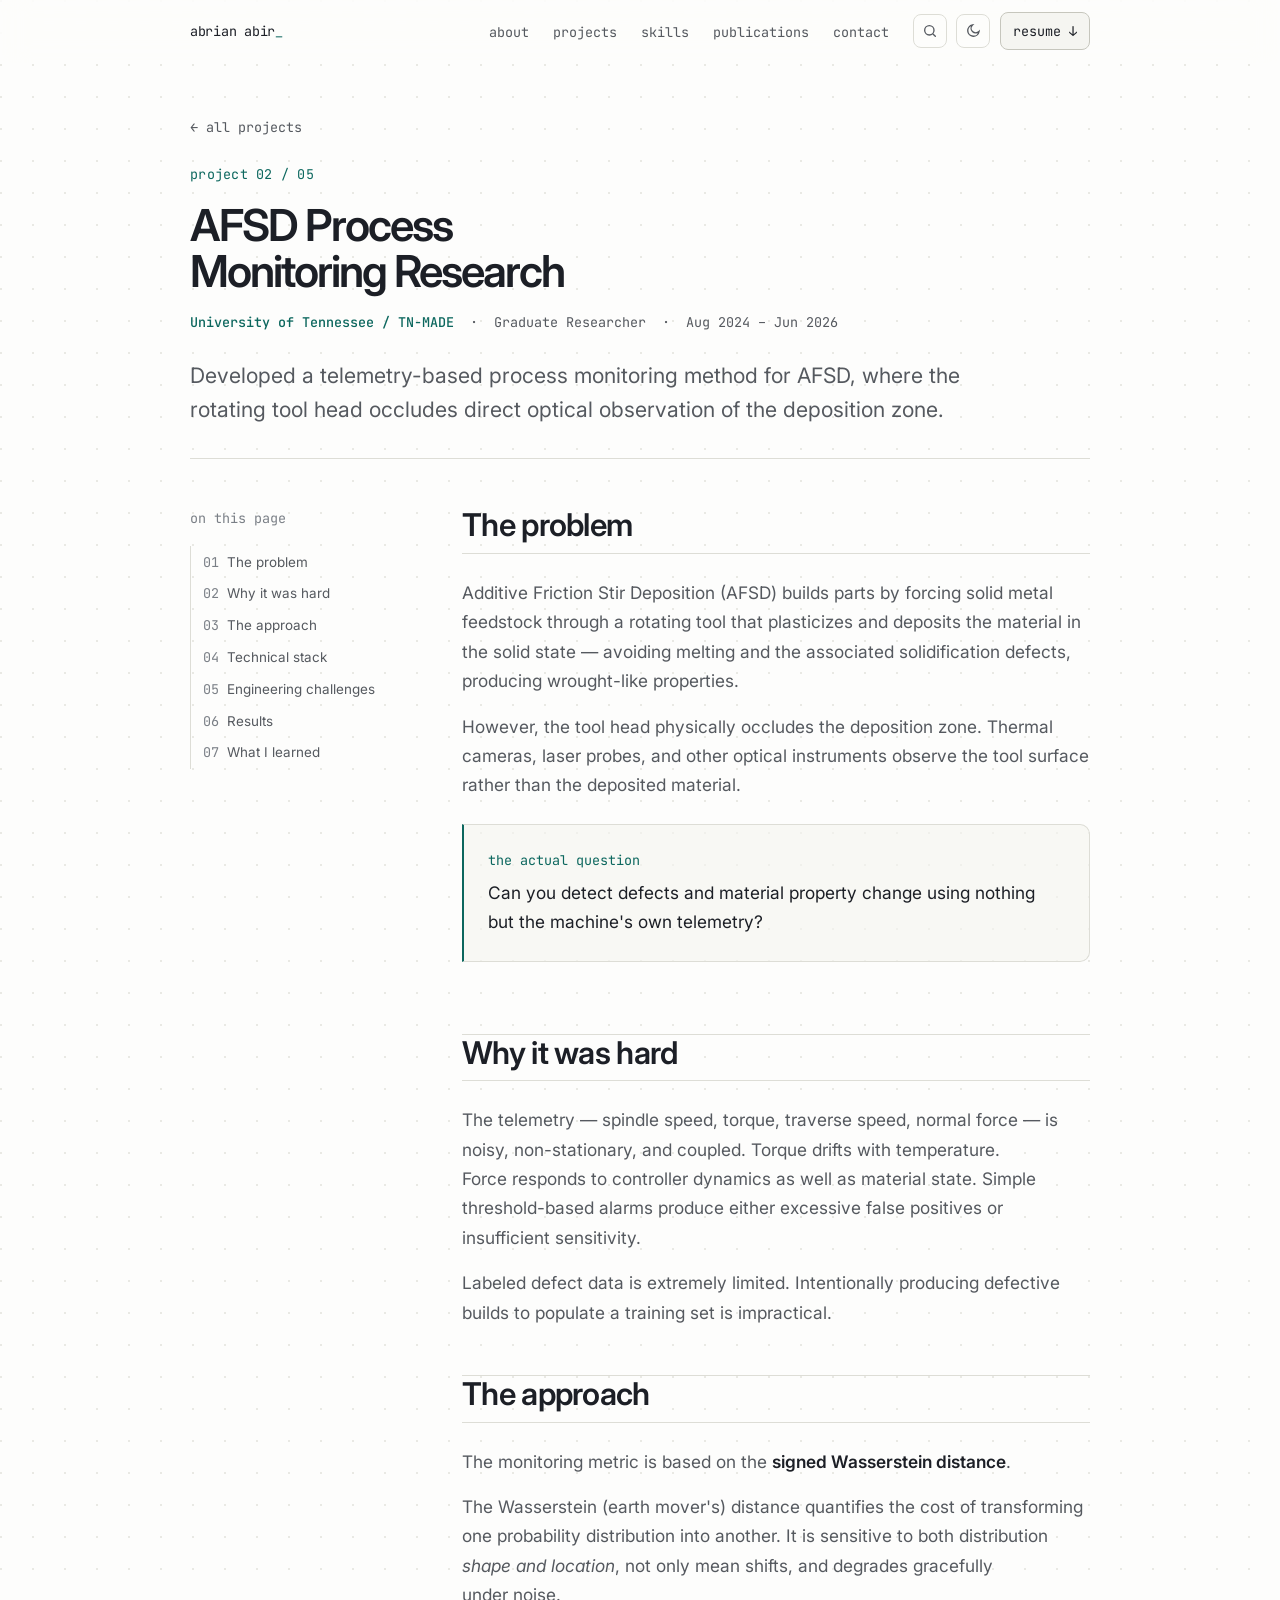
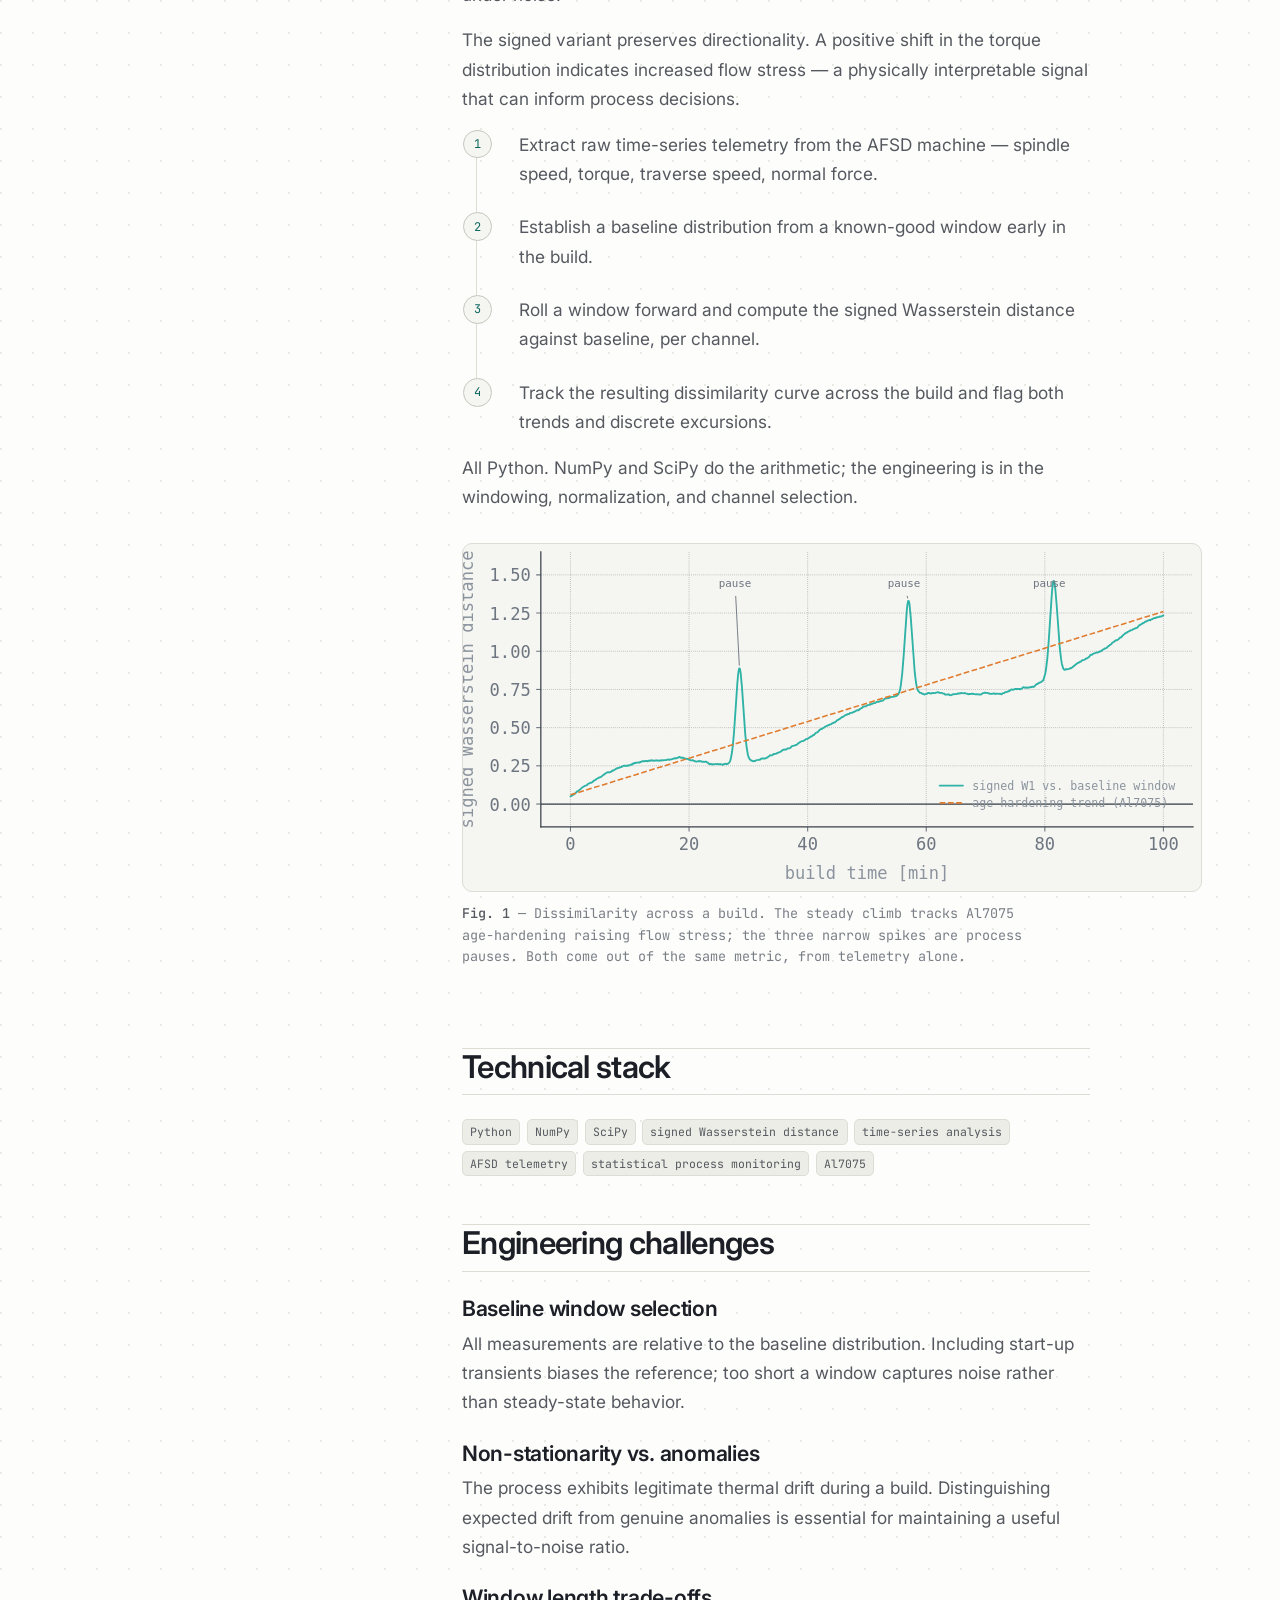
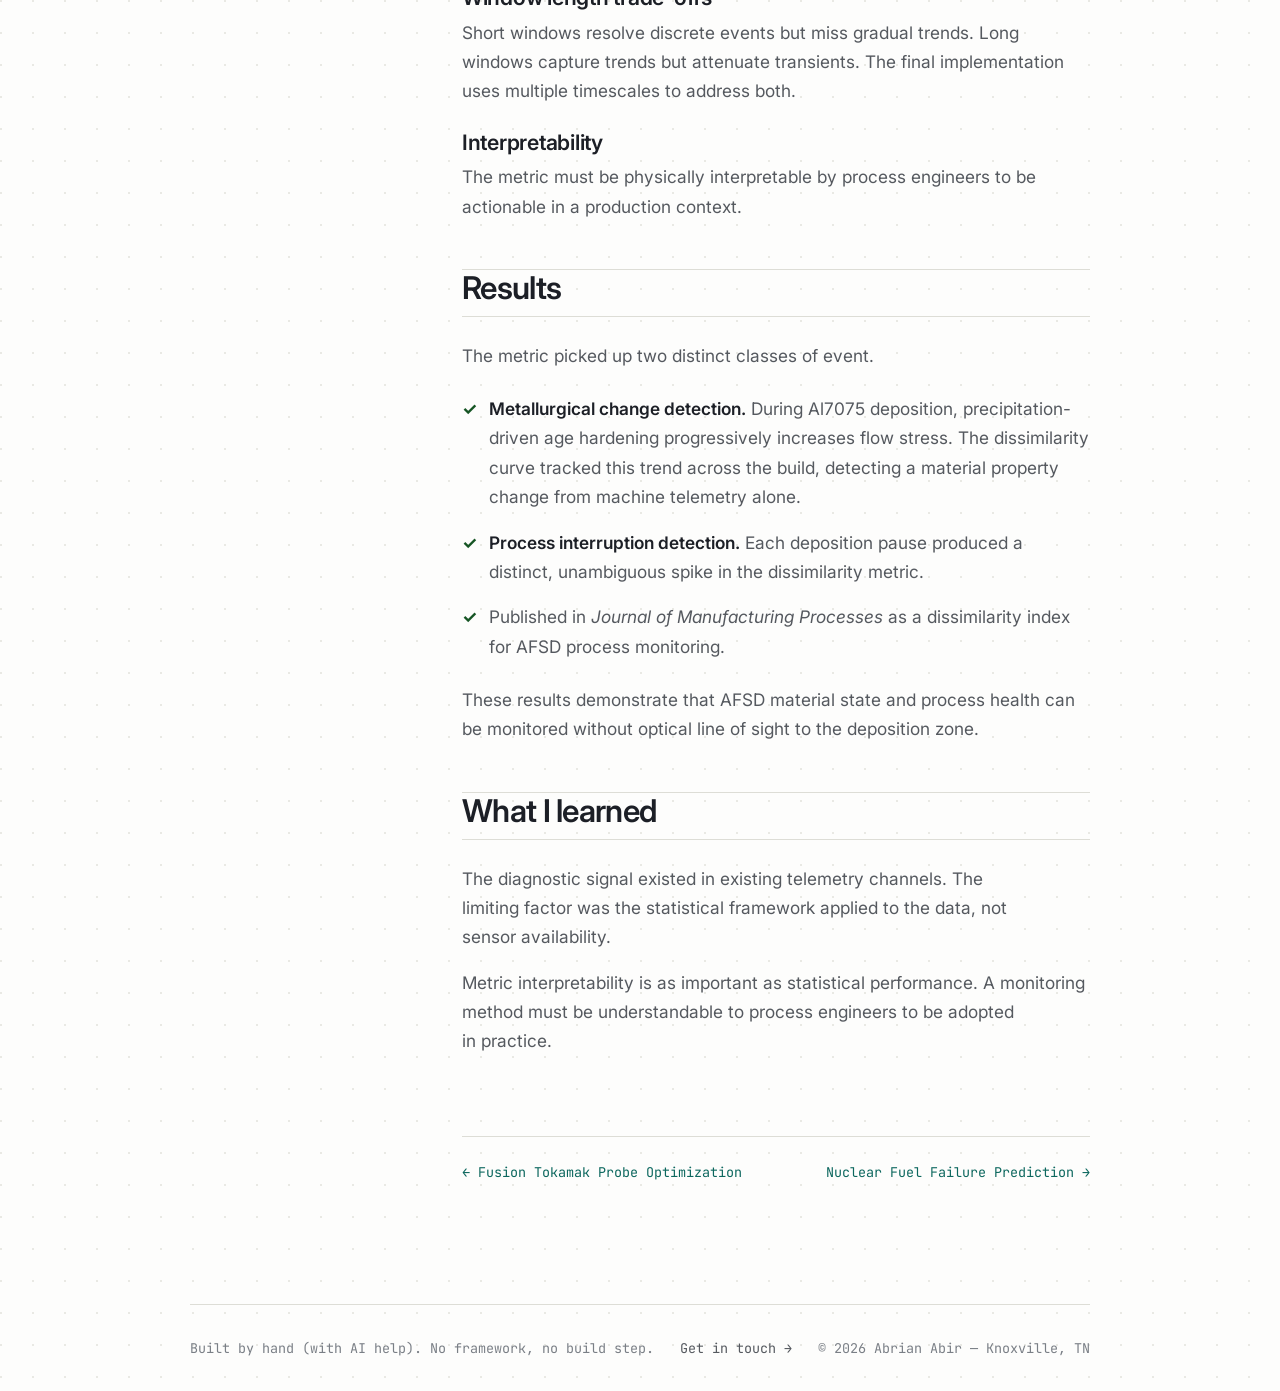
==== commit 9e4b7ac0: "Add main JavaScript functionality for theme toggling, navigation, and view transitions - Implemented" ====
--- a/projects/afsd-monitoring.html
+++ b/projects/afsd-monitoring.html
@@ -1,11 +1,11 @@
 <!DOCTYPE html>
-<html lang="en" data-theme="dark">
+<html lang="en" data-theme="light">
 <head>
 <meta charset="utf-8">
 <meta name="viewport" content="width=device-width, initial-scale=1">
 <title>AFSD Process Monitoring Research — Abrian Abir</title>
 <meta name="description" content="In-situ defect detection for additive friction stir deposition using the signed Wasserstein distance on raw machine telemetry — no optical access required.">
-<meta name="theme-color" content="#0D1117">
+<meta name="theme-color" content="#FDFDFC">
 <meta property="og:type" content="article">
 <meta property="og:url" content="https://a-abir.github.io/projects/afsd-monitoring.html">
 <meta property="og:title" content="AFSD Process Monitoring Research — Abrian Abir">
@@ -20,14 +20,14 @@
 <link rel="preconnect" href="https://fonts.googleapis.com">
 <link rel="preconnect" href="https://fonts.gstatic.com" crossorigin>
 <link href="https://fonts.googleapis.com/css2?family=Inter:wght@400;500;600;700&amp;family=JetBrains+Mono:wght@400;500&amp;display=swap" rel="stylesheet">
-<link rel="stylesheet" href="../assets/css/style.css">
+<link rel="stylesheet" href="../assets/css/style.min.css">
 <link rel="expect" href="#main" blocking="render">
 <script>
   (() => { try {
     const s = localStorage.getItem('theme');
     document.documentElement.dataset.theme =
       s || (matchMedia('(prefers-color-scheme: light)').matches ? 'light' : 'dark');
-  } catch { document.documentElement.dataset.theme = 'dark'; } })();
+  } catch { document.documentElement.dataset.theme = 'light'; } })();
 </script>
 <script type="speculationrules">
 {"prefetch":[{"where":{"selector_matches":".card a, .proj-nav a, .backlink, .pal a"},"eagerness":"moderate"}]}
@@ -171,7 +171,6 @@
   <span><a href="../index.html#contact">Get in touch →</a></span>
   <span>© <span id="yr">2026</span> Abrian Abir — Knoxville, TN</span>
 </footer>
-
 <dialog class="pal" id="palette" aria-label="Site search">
   <div class="pal__box">
     <input id="palette-input" type="text" placeholder="jump to…" autocomplete="off" spellcheck="false" aria-label="Search the site">
@@ -196,7 +195,6 @@
     <p class="pal__foot"><kbd>↑</kbd><kbd>↓</kbd> navigate · <kbd>↵</kbd> open · <kbd>esc</kbd> or click outside to close</p>
   </div>
 </dialog>
-
-<script src="../assets/js/main.js"></script>
+<script src="../assets/js/main.min.js" defer></script>
 </body>
 </html>
--- a/assets/css/style.min.css
+++ b/assets/css/style.min.css
@@ -0,0 +1 @@
+:root{--bg:#141a23;--bg-grid:#21252b;--surface:#1f242b;--surface-2:#1C222B;--border:#ffffff0f;--border-strong:#30363D;--text:#E6EDF3;--text-dim:#8B949E;--text-faint:#6E7681;--accent:#4FD1C5;--accent-alt:#F0883E;--data-green:#3FB950;--shadow:0 1px 2px rgb(0 0 0 / .4),0 8px 24px rgb(0 0 0 / .24);--font-sans:"Inter",ui-sans-serif,system-ui,-apple-system,"Segoe UI",Roboto,Helvetica,Arial,sans-serif;--font-mono:"JetBrains Mono",ui-monospace,SFMono-Regular,"SF Mono",Menlo,Consolas,"Liberation Mono",monospace;--step--1:clamp(.78rem,.76rem + .1vw,.84rem);--step-0:clamp(1rem,.97rem + .16vw,1.08rem);--step-1:clamp(1.1rem,1.05rem + .35vw,1.4rem);--step-2:clamp(1.5rem,1.32rem + .8vw,2.1rem);--step-3:clamp(1.9rem,1.55rem + 1.5vw,3rem);--step-4:clamp(2.9rem,2.1rem + 4.2vw,5.6rem);--s1:.5rem;--s2:1rem;--s3:1.5rem;--s4:2rem;--s5:3rem;--s6:4.5rem;--s7:7.5rem;--measure:70ch;--wide:900px;--radius:10px;--ease:cubic-bezier(.22,1,.36,1);--nav-h:62px;}[data-theme="light"]{--bg:#FDFDFC;--bg-grid:#E9E9E4;--surface:#F5F5F1;--surface-2:#EDEDE7;--border:#DDDDD6;--border-strong:#C6C6BD;--text:#1C1F26;--text-dim:#55595F;--text-faint:#7A7F86;--accent:#0c675e;--accent-alt:#B85C10;--data-green:#165524;--shadow:0 1px 2px rgb(0 0 0 / .06),0 8px 24px rgb(0 0 0 / .07);}*,*::before,*::after{box-sizing:border-box;}*{margin:0;}html{-webkit-text-size-adjust:100%;scroll-behavior:smooth;overflow-x:clip;}@media (prefers-reduced-motion:reduce){html{scroll-behavior:auto;}*,*::before,*::after{animation-duration:.01ms !important;animation-iteration-count:1 !important;transition-duration:.01ms !important;scroll-behavior:auto !important;}}img,svg,video{display:block;max-width:100%;height:auto;}button,input,textarea,select{font:inherit;color:inherit;}ul,ol{padding:0;}body{background-color:var(--bg);background-image:radial-gradient(circle at 1px 1px,var(--bg-grid) 1px,transparent 0);background-size:32px 32px;color:var(--text);font-family:var(--font-sans);font-size:var(--step-0);line-height:1.7;-webkit-font-smoothing:antialiased;text-rendering:optimizeLegibility;overflow-x:clip;}h1,h2,h3,h4{font-weight:600;letter-spacing:-.022em;line-height:1.15;text-wrap:balance;}h1{font-size:var(--step-4);letter-spacing:-.045em;line-height:.95;}h2{font-size:var(--step-3);}h3{font-size:var(--step-1);letter-spacing:-.012em;}h4{font-size:var(--step-0);}p{text-wrap:pretty;}a{color:var(--accent);text-decoration:none;}a:hover{text-decoration:underline;text-underline-offset:3px;}:focus-visible{outline:2px solid var(--accent);outline-offset:3px;border-radius:3px;}code,kbd,.mono{font-family:var(--font-mono);font-size:.88em;}hr{border:0;height:1px;background:var(--border);margin-block:var(--s5);}::selection{background:color-mix(in srgb,var(--accent) 30%,transparent);}p,li,dd,h1,h2,h3,h4,figcaption{overflow-wrap:break-word;}.wrap{width:min(100% - 2.5rem,var(--wide));margin-inline:auto;}.prose{max-width:var(--measure);}section[id]{scroll-margin-top:96px;padding-block:var(--s7);}section[id] + section[id]{border-top:1px solid var(--border);}@media (max-width:640px){section[id]{padding-block:var(--s6);}}.skip{position:absolute;left:-9999px;top:0;z-index:999;background:var(--accent);color:var(--bg);padding:.6rem 1rem;border-radius:0 0 var(--radius) 0;}.skip:focus{left:0;}.nav{position:sticky;top:0;z-index:100;backdrop-filter:blur(14px) saturate(160%);background:color-mix(in srgb,var(--bg) 78%,transparent);border-bottom:1px solid transparent;transition:border-color .25s var(--ease),background .25s var(--ease);}.nav[data-scrolled="true"]{border-bottom-color:var(--border);}.nav__inner{width:min(100% - 2rem,var(--wide));margin-inline:auto;display:flex;align-items:center;gap:var(--s3);height:var(--nav-h);min-width:0;}.nav__brand{font-family:var(--font-mono);font-size:var(--step--1);color:var(--text);letter-spacing:-.02em;margin-right:auto;white-space:nowrap;min-width:0;overflow:hidden;text-overflow:ellipsis;}.nav__brand::after{content:"_";color:var(--accent);animation:blink 1.25s steps(1) infinite;}@keyframes blink{50%{opacity:0;}}.nav__links{display:flex;gap:var(--s3);list-style:none;}.nav__links a{font-family:var(--font-mono);font-size:var(--step--1);color:var(--text-dim);position:relative;padding-block:4px;text-decoration:none;}.nav__links a::after{content:"";position:absolute;left:0;bottom:0;height:1.5px;width:100%;background:var(--accent);transform:scaleX(0);transform-origin:left;transition:transform .28s var(--ease);}.nav__links a:hover{color:var(--text);}.nav__links a:hover::after,.nav__links a[aria-current="true"]::after{transform:scaleX(1);}.nav__links a[aria-current="true"]{color:var(--text);}.nav__actions{display:flex;align-items:center;gap:.6rem;flex:0 0 auto;}.icon-btn{display:grid;place-items:center;width:34px;height:34px;background:transparent;border:1px solid var(--border);border-radius:8px;cursor:pointer;color:var(--text-dim);transition:color .2s,border-color .2s,background .2s;flex:0 0 auto;}.icon-btn:hover{color:var(--text);border-color:var(--border-strong);background:var(--surface);}.icon-btn svg{width:16px;height:16px;}[data-theme="light"] .icon-btn .i-sun,.icon-btn .i-moon{display:none;}[data-theme="light"] .icon-btn .i-moon{display:block;}.nav__burger{display:none;}.nav__burger .i-close{display:none;}.nav__burger[aria-expanded="true"] .i-open{display:none;}.nav__burger[aria-expanded="true"] .i-close{display:block;}.nav__burger svg{width:18px;height:18px;}.nav__mobile{display:none;border-top:1px solid var(--border);background:color-mix(in srgb,var(--bg) 96%,transparent);backdrop-filter:blur(14px) saturate(160%);padding:var(--s2) 0 var(--s3);max-height:calc(100dvh - var(--nav-h));overflow-y:auto;overscroll-behavior:contain;}.nav__mobile[hidden]{display:none;}.nav__mobile ul{list-style:none;width:min(100% - 2.5rem,var(--wide));margin-inline:auto;}.nav__mobile a{display:flex;align-items:center;justify-content:space-between;font-family:var(--font-mono);font-size:var(--step-0);color:var(--text);text-decoration:none;padding:.85rem .25rem;border-bottom:1px solid var(--border);min-height:44px;-webkit-tap-highlight-color:transparent;}.nav__mobile a::after{content:"→";color:var(--text-faint);}.nav__mobile a:active{color:var(--accent);}.nav__mobile a[aria-current="true"]{color:var(--accent);}.nav__mobile a[aria-current="true"]::after{content:"•";color:var(--accent);}.nav__mobile-cta{width:min(100% - 2.5rem,var(--wide));margin:var(--s3) auto 0;justify-content:center;}@media (max-width:760px){.nav__links{display:none;}.nav__burger{display:grid;}.nav__resume{display:inline-flex;white-space:nowrap;}.nav__mobile:not([hidden]){display:block;}}@media (max-width:420px){.nav__inner{gap:var(--s2);}.nav__resume{display:none !important;}}.btn{display:inline-flex;align-items:center;gap:.5rem;font-family:var(--font-mono);font-size:var(--step--1);padding:.62rem 1.05rem;border-radius:8px;border:1px solid var(--border-strong);color:var(--text);background:var(--surface);text-decoration:none;cursor:pointer;transition:transform .18s var(--ease),border-color .2s,background .2s,color .2s;}.btn:hover{text-decoration:none;border-color:var(--accent);color:var(--accent);transform:translateY(-1px);}.btn--primary{background:var(--accent);color:#07110F;border-color:var(--accent);font-weight:600;}[data-theme="light"] .btn--primary{color:#FDFDFC;}.btn--primary:hover{color:#07110F;background:color-mix(in srgb,var(--accent) 86%,white);}[data-theme="light"] .btn--primary:hover{color:#FDFDFC;}.btn--ghost{background:transparent;}.btn--sm{padding:.42rem .75rem;}.hero{position:relative;padding-block:clamp(3.5rem,8vw,7rem) var(--s6);overflow:hidden;}.hero__plot{position:absolute;inset:0;width:100%;height:100%;opacity:.09;pointer-events:none;mask-image:linear-gradient(to bottom,transparent,#000 25%,#000 70%,transparent);}.hero__plot path{fill:none;stroke:var(--accent);stroke-width:1.2;vector-effect:non-scaling-stroke;}.hero__plot .grid{stroke:var(--text-faint);stroke-width:.5;opacity:.5;}.hero__plot .trace{stroke-dasharray:2600;stroke-dashoffset:2600;animation:draw 6s var(--ease) forwards;}@keyframes draw{to{stroke-dashoffset:0;}}.hero__copy{min-width:0;}.hero__inner{position:relative;z-index:2;display:grid;grid-template-columns:minmax(0,1fr) clamp(180px,22vw,250px);gap:clamp(2rem,5vw,4.5rem);align-items:center;}.hero__portrait{margin:0;position:relative;width:100%;aspect-ratio:1;justify-self:end;}.hero__portrait img{width:100%;height:100%;border-radius:18px;object-fit:cover;object-position:center 18%;background:var(--surface);box-shadow:0 0 0 1px var(--border-strong),0 24px 48px -18px rgb(0 0 0 / .45);}[data-theme="light"] .hero__portrait img{box-shadow:0 0 0 1px var(--border-strong),0 24px 48px -20px rgb(0 0 0 / .18);}.eyebrow{font-family:var(--font-mono);font-size:var(--step--1);color:var(--accent);text-transform:lowercase;letter-spacing:.02em;margin-bottom:var(--s2);}.hero h1{margin-bottom:.5rem;}.hero__creds{font-family:var(--font-mono);font-size:var(--step--1);color:var(--text-faint);margin-bottom:var(--s3);}.hero__headline{font-size:var(--step-2);font-weight:600;letter-spacing:-.025em;line-height:1.15;max-width:20ch;margin-bottom:var(--s3);color:var(--text);text-wrap:balance;}.hero__headline .cursor{display:none;}.hero__pitch{max-width:54ch;color:var(--text-dim);font-size:var(--step-0);line-height:1.6;margin-bottom:var(--s4);}.hero__pitch strong{color:var(--text);font-weight:500;}.hero__meta{display:flex;flex-wrap:wrap;gap:.5rem 1.5rem;font-family:var(--font-mono);font-size:var(--step--1);color:var(--text-dim);margin-bottom:var(--s4);}.hero__meta span{display:inline-flex;align-items:center;gap:.45rem;}.hero__meta svg{width:14px;height:14px;color:var(--text-faint);}.dot{width:7px;height:7px;border-radius:50%;background:var(--data-green);box-shadow:0 0 0 0 color-mix(in srgb,var(--data-green) 70%,transparent);animation:pulse 2.4s infinite;}@keyframes pulse{70%{box-shadow:0 0 0 7px transparent;}100%{box-shadow:0 0 0 0 transparent;}}.hero__cta{display:flex;flex-wrap:wrap;gap:.75rem;}@media (max-width:820px){.hero__inner{grid-template-columns:1fr;gap:var(--s4);}.hero__portrait{order:-1;width:clamp(110px,30vw,150px);justify-self:start;}.hero__portrait img{border-radius:14px;}}@media (max-width:640px){.hero{padding-block:2.5rem var(--s6);}.hero__plot{opacity:.06;}}.sec-label{font-family:var(--font-mono);font-size:var(--step--1);font-weight:400;letter-spacing:0;line-height:1.7;color:var(--text-faint);margin-bottom:var(--s2);display:flex;align-items:center;gap:.6rem;}.sec-label::before{content:"//";color:var(--accent);}.sec-label::after{content:"";flex:1;height:1px;background:var(--border);}.sec-head{margin-bottom:var(--s4);}.sec-head h3{font-size:var(--step-3);letter-spacing:-.028em;}.sec-head p{color:var(--text-dim);max-width:var(--measure);margin-top:var(--s2);}.about-grid{display:grid;grid-template-columns:minmax(0,1fr) 280px;gap:var(--s6);align-items:start;}@media (max-width:860px){.about-grid{grid-template-columns:1fr;gap:var(--s4);}}.about-grid p{max-width:var(--measure);}.about-grid p + p{margin-top:var(--s2);}.about-grid h3{margin-top:var(--s4);margin-bottom:var(--s2);font-size:var(--step-1);}.about-closer{margin-top:var(--s3);}.timeline{list-style:none;position:sticky;top:96px;}.timeline li{position:relative;padding-left:1.4rem;padding-bottom:var(--s3);border-left:1px solid var(--border);}.timeline li:last-child{border-left-color:transparent;padding-bottom:0;}.timeline li::before{content:"";position:absolute;left:-4.5px;top:.55rem;width:8px;height:8px;border-radius:50%;background:var(--bg);border:1.5px solid var(--border-strong);}.timeline li[data-now]::before{background:var(--accent);border-color:var(--accent);}.timeline .org{font-weight:600;font-size:var(--step-0);display:block;line-height:1.35;}.timeline .role{color:var(--text-dim);font-size:var(--step--1);display:block;line-height:1.5;}.timeline .yr{font-family:var(--font-mono);font-size:var(--step--1);color:var(--text-faint);display:block;}.tick-list{list-style:none;margin-top:var(--s2);max-width:var(--measure);}.tick-list li{position:relative;padding-left:1.5rem;margin-bottom:.4rem;color:var(--text-dim);}.tick-list li::before{content:"▸";position:absolute;left:0;color:var(--accent);font-size:.8em;top:.15em;}.tick-list li>span{display:block;}.cards{display:grid;gap:var(--s2);grid-template-columns:repeat(2,1fr);}@media (max-width:760px){.cards{grid-template-columns:1fr;}}.card{position:relative;display:flex;flex-direction:column;background:var(--surface);border:1px solid var(--border);border-radius:var(--radius);padding:var(--s3);transition:border-color .25s var(--ease),transform .25s var(--ease),box-shadow .25s var(--ease);overflow:hidden;}.card::after{content:"";position:absolute;inset:0;pointer-events:none;background:radial-gradient(400px circle at var(--mx,50%) var(--my,0%),color-mix(in srgb,var(--accent) 9%,transparent),transparent 65%);opacity:0;transition:opacity .3s;}.card:hover::after{opacity:1;}.card__idx{font-family:var(--font-mono);font-size:var(--step--1);color:var(--text-faint);margin-bottom:.6rem;display:flex;justify-content:space-between;gap:1rem;}.card__idx .org{color:var(--accent);}.card h3{margin-bottom:.5rem;}.card h3 a{color:var(--text);}.card h3 a::after{content:"";position:absolute;inset:0;}.card h3 a:hover{color:var(--accent);text-decoration:none;}.card p{color:var(--text-dim);font-size:calc(var(--step-0) * .96);flex:1;}.card__tags{display:flex;flex-wrap:wrap;gap:.35rem;margin-top:var(--s2);}.card__more{font-family:var(--font-mono);font-size:var(--step--1);color:var(--accent);margin-top:var(--s2);}.card:hover .card__more .arw{transform:translateX(4px);}.card__more .arw{display:inline-block;transition:transform .25s var(--ease);}@media (min-width:761px){.cards .card:first-child{grid-column:1 / -1;padding:var(--s4);background:linear-gradient(140deg,color-mix(in srgb,var(--accent) 5%,var(--surface)),var(--surface) 55%);}.cards .card:first-child h3{font-size:var(--step-2);max-width:22ch;}.cards .card:first-child>p{font-size:var(--step-1);max-width:56ch;line-height:1.5;}.cards .card:first-child .card__idx{margin-bottom:var(--s2);}}.tag{font-family:var(--font-mono);font-size:.72rem;color:var(--text-dim);background:var(--surface-2);border:1px solid var(--border);border-radius:5px;padding:.12rem .45rem;white-space:nowrap;}.skills{display:grid;gap:var(--s2);grid-template-columns:repeat(2,1fr);}@media (max-width:760px){.skills{grid-template-columns:1fr;}}.skillgroup{border:1px solid var(--border);border-radius:var(--radius);padding:var(--s3);background:color-mix(in srgb,var(--surface) 55%,transparent);}.skillgroup h4{font-size:var(--step-0);margin-bottom:.3rem;}.skillgroup>p{color:var(--text-faint);font-size:var(--step--1);margin-bottom:var(--s2);font-style:italic;}.skillgroup ul{list-style:none;display:flex;flex-wrap:wrap;gap:.35rem;}.skillgroup .sub{font-family:var(--font-mono);font-size:var(--step--1);color:var(--text-faint);width:100%;margin-top:.5rem;line-height:1.6;}.pubs{list-style:none;counter-reset:pub;}.pubs li{border-top:1px solid var(--border);padding-block:var(--s3);display:flex;align-items:flex-start;gap:var(--s2);}.pubs li:last-child{border-bottom:1px solid var(--border);}.pubs li::before{counter-increment:pub;content:"[" counter(pub) "]";font-family:var(--font-mono);font-size:var(--step--1);color:var(--text-faint);padding-top:.25rem;flex:0 0 2.6rem;}.pubs li>div{flex:1 1 auto;min-width:0;}.pubs h4{font-size:var(--step-1);font-weight:600;margin-bottom:.3rem;letter-spacing:-.015em;}.pubs .journal{font-family:var(--font-mono);font-size:var(--step--1);color:var(--accent);margin-bottom:.5rem;}.pubs .why{color:var(--text-dim);font-size:calc(var(--step-0) * .96);max-width:64ch;}@media (max-width:560px){.pubs li::before{flex-basis:2rem;}}.philo{display:grid;gap:var(--s2) var(--s4);grid-template-columns:repeat(2,1fr);}@media (max-width:760px){.philo{grid-template-columns:1fr;}}.philo article{border-left:2px solid var(--border);padding:.2rem 0 .2rem var(--s3);transition:border-color .3s var(--ease);}.philo article:hover{border-left-color:var(--accent);}.philo h4{margin-bottom:.5rem;font-size:var(--step-1);}.philo p{color:var(--text-dim);font-size:calc(var(--step-0) * .96);max-width:var(--measure);}.philo .n{font-family:var(--font-mono);font-size:var(--step--1);color:var(--text-faint);display:block;margin-bottom:.3rem;}.interests{display:grid;gap:1px;background:var(--border);border:1px solid var(--border);border-radius:var(--radius);overflow:hidden;grid-template-columns:repeat(auto-fill,minmax(258px,1fr));}@media (max-width:560px){.interests{grid-template-columns:1fr;}}.interests>div{background:var(--bg);padding:var(--s3);transition:background .25s var(--ease);}.interests>div:hover{background:var(--surface);}.interests h4{font-family:var(--font-mono);font-size:var(--step--1);color:var(--accent);margin-bottom:.45rem;font-weight:500;}.interests p{color:var(--text-dim);font-size:calc(var(--step-0) * .93);line-height:1.6;}.contact-grid{display:grid;grid-template-columns:minmax(0,1fr) minmax(0,340px);gap:var(--s5);align-items:start;}@media (max-width:860px){.contact-grid{grid-template-columns:1fr;gap:var(--s4);}}.contact-lead{font-size:var(--step-2);font-weight:600;letter-spacing:-.025em;line-height:1.25;margin-bottom:var(--s3);max-width:26ch;}.contact-grid p{color:var(--text-dim);max-width:var(--measure);}.contact-grid p + p{margin-top:var(--s2);}.card-term{background:var(--surface);border:1px solid var(--border);border-radius:var(--radius);overflow:hidden;box-shadow:var(--shadow);}.card-term__bar{display:flex;align-items:center;gap:.4rem;padding:.55rem .75rem;border-bottom:1px solid var(--border);background:var(--surface-2);}.card-term__bar i{width:9px;height:9px;border-radius:50%;background:var(--border-strong);}.card-term__bar span{font-family:var(--font-mono);font-size:.72rem;color:var(--text-faint);margin-left:.35rem;}.card-term dl{margin:0;padding:var(--s3);display:grid;grid-template-columns:5.5rem 1fr;gap:.55rem .75rem;font-family:var(--font-mono);font-size:var(--step--1);}.card-term dt{color:var(--text-faint);}.card-term dd{margin:0;overflow-wrap:anywhere;min-width:0;}@media (max-width:420px){.card-term dl{grid-template-columns:4.5rem 1fr;}}.footer{border-top:1px solid var(--border);padding-block:var(--s4);font-family:var(--font-mono);font-size:var(--step--1);color:var(--text-faint);display:flex;flex-wrap:wrap;gap:var(--s2);justify-content:space-between;}.footer a{color:var(--text-dim);}.proj-hero{padding-block:var(--s5) var(--s4);border-bottom:1px solid var(--border);}.backlink{font-family:var(--font-mono);font-size:var(--step--1);color:var(--text-dim);display:inline-block;margin-bottom:var(--s3);}.backlink:hover{color:var(--accent);text-decoration:none;}.proj-hero h1{font-size:var(--step-3);margin-bottom:var(--s2);max-width:20ch;line-height:1.05;}.proj-hero .meta{font-family:var(--font-mono);font-size:var(--step--1);color:var(--text-dim);margin-bottom:var(--s3);line-height:1.8;}.proj-hero .meta b{color:var(--accent);font-weight:500;}.proj-hero .lede{font-size:var(--step-1);color:var(--text-dim);max-width:60ch;line-height:1.6;}.proj-layout{display:grid;grid-template-columns:200px minmax(0,1fr);gap:var(--s6);padding-block:var(--s5) var(--s7);align-items:start;}@media (max-width:900px){.proj-layout{grid-template-columns:1fr;gap:var(--s3);}}.toc{position:sticky;top:92px;}@media (max-width:900px){.toc{position:static;}}.toc p{font-family:var(--font-mono);font-size:var(--step--1);color:var(--text-faint);margin-bottom:var(--s2);}.toc ol{list-style:none;counter-reset:toc;}.toc li{counter-increment:toc;}.toc a{display:block;padding:.28rem 0 .28rem .75rem;border-left:1.5px solid var(--border);font-size:var(--step--1);color:var(--text-dim);transition:color .2s,border-color .2s;}.toc a::before{content:"0" counter(toc) "  ";font-family:var(--font-mono);color:var(--text-faint);}.toc a:hover,.toc a[aria-current="true"]{color:var(--text);border-left-color:var(--accent);text-decoration:none;}.proj-body>section{scroll-margin-top:92px;padding-block:0 var(--s5);border:0;}.proj-body h2{font-size:var(--step-2);margin-bottom:var(--s3);padding-bottom:.6rem;border-bottom:1px solid var(--border);}.proj-body h3{margin:var(--s3) 0 var(--s1);}.proj-body p,.proj-body ul,.proj-body ol{max-width:var(--measure);}.proj-body p,.proj-body li{text-wrap:pretty;hyphens:none;overflow-wrap:break-word;}.proj-body p + p,.proj-body p + ul,.proj-body ul + p,.proj-body p + ol,.proj-body ol + p{margin-top:var(--s2);}.proj-body ul:not(.results),.proj-body ol:not(.pipeline){padding-left:1.2rem;}.proj-body li{margin-bottom:.5rem;color:var(--text-dim);}.proj-body li strong,.proj-body p strong{color:var(--text);font-weight:600;}.proj-body p{color:var(--text-dim);}.proj-body code{background:var(--surface-2);border:1px solid var(--border);border-radius:4px;padding:.08em .35em;color:var(--text);overflow-wrap:break-word;}.callout{border:1px solid var(--border);border-left:2px solid var(--accent);background:color-mix(in srgb,var(--surface) 60%,transparent);border-radius:0 var(--radius) var(--radius) 0;padding:var(--s3);margin-block:var(--s3);max-width:var(--measure);}.callout p{color:var(--text);}.callout .lbl{font-family:var(--font-mono);font-size:var(--step--1);color:var(--accent);display:block;margin-bottom:.4rem;}figure:not(.hero__portrait){margin:var(--s4) 0;}figure img,figure .svgbox{border:1px solid var(--border);border-radius:var(--radius);background:var(--surface);width:100%;}figcaption{font-family:var(--font-mono);font-size:var(--step--1);color:var(--text-faint);margin-top:.7rem;line-height:1.6;max-width:var(--measure);}figcaption b{color:var(--text-dim);font-weight:500;}@media (min-width:1180px){.proj-body figure{width:calc(100% + 7rem);}}.stack-grid{display:flex;flex-wrap:wrap;gap:.4rem;max-width:var(--measure);}.results{list-style:none;padding:0 !important;max-width:var(--measure);}.results li{display:flex;align-items:baseline;gap:.7rem;padding-block:.5rem;margin:0;}.results li::before{content:"✓";flex:0 0 1rem;color:var(--data-green);font-weight:700;}.results li>span{flex:1 1 auto;min-width:0;display:block;line-height:1.7;}.pipeline{list-style:none;counter-reset:step;padding:0 !important;max-width:var(--measure);}.pipeline li{counter-increment:step;position:relative;padding-left:2.6rem;padding-bottom:var(--s3);margin:0 0 0 .9rem;border-left:1px solid var(--border);}.pipeline li:last-child{border-left-color:transparent;padding-bottom:0;}.pipeline li>span{display:block;line-height:1.7;}.pipeline li::before{content:counter(step);position:absolute;left:-.9rem;top:0;width:1.8rem;height:1.8rem;border-radius:50%;background:var(--surface);border:1px solid var(--border-strong);color:var(--accent);font-family:var(--font-mono);font-size:.75rem;display:grid;place-items:center;}.proj-nav{display:flex;justify-content:space-between;gap:var(--s2);border-top:1px solid var(--border);padding-top:var(--s3);margin-top:var(--s4);font-family:var(--font-mono);font-size:var(--step--1);flex-wrap:wrap;}.proj-nav a{max-width:46%;}@media (max-width:620px){.proj-nav a{max-width:100%;}}.reveal{opacity:0;transform:translateY(12px);}.reveal.in{opacity:1;transform:none;transition:opacity .5s var(--ease),transform .5s var(--ease);}@media (prefers-reduced-motion:reduce){.reveal{opacity:1;transform:none;}}.pal{border:0;padding:0;background:transparent;position:fixed;inset:0;width:min(100% - 2rem,560px);margin-inline:auto;margin-block:12vh auto;max-height:76vh;}.pal::backdrop{background:rgb(0 0 0 / .55);backdrop-filter:blur(3px);}.pal[open]{animation:palIn .18s var(--ease);}@keyframes palIn{from{opacity:0;transform:translateY(-8px) scale(.985);}}@media (prefers-reduced-motion:reduce){.pal[open]{animation:none;}}.pal__box{background:var(--surface);border:1px solid var(--border-strong);border-radius:12px;box-shadow:var(--shadow);overflow:hidden;}.pal input{width:100%;border:0;background:transparent;padding:.95rem 1.1rem;font-family:var(--font-mono);font-size:var(--step-0);border-bottom:1px solid var(--border);outline:none;}.pal ul{list-style:none;max-height:46vh;overflow-y:auto;padding:.4rem;}.pal li a{display:flex;justify-content:space-between;gap:1rem;align-items:baseline;padding:.55rem .7rem;border-radius:7px;color:var(--text);font-size:var(--step--1);}.pal li a:hover,.pal li a:focus-visible,.pal li a.is-active{background:var(--surface-2);text-decoration:none;color:var(--accent);}.pal li a span{font-family:var(--font-mono);color:var(--text-faint);font-size:.72rem;flex:0 0 auto;}.pal__empty{padding:1.1rem;color:var(--text-faint);font-family:var(--font-mono);font-size:var(--step--1);}.pal__foot{border-top:1px solid var(--border);padding:.5rem .8rem;font-family:var(--font-mono);font-size:.7rem;color:var(--text-faint);}kbd{border:1px solid var(--border-strong);border-bottom-width:2px;border-radius:4px;padding:0 .3em;background:var(--surface-2);font-size:.9em;}.progress{position:fixed;top:0;left:0;height:2px;z-index:200;background:var(--accent);width:0;}@media print{.nav,.nav__mobile,.progress,.hero__plot,.pal,.btn,.toc{display:none !important;}.hero__inner{grid-template-columns:1fr;}.hero__portrait{width:90px;}body{background:#fff;color:#000;}a{color:#000;text-decoration:underline;}section[id]{padding-block:1rem;break-inside:avoid;}.proj-layout{grid-template-columns:1fr;}.proj-body figure{width:100%;}}@view-transition{navigation:auto;}@media (prefers-reduced-motion:reduce){@view-transition{navigation:none;}}:root{--vt-dur:.42s;--vt-ease:cubic-bezier(.22,1,.36,1);}html[data-vt-arriving]{scroll-behavior:auto !important;}.nav{view-transition-name:site-nav;}.footer{view-transition-name:site-footer;}.progress{view-transition-name:site-progress;}::view-transition-group(site-progress){animation:none;}::view-transition-old(site-progress),::view-transition-new(site-progress){animation:none;opacity:1;}::view-transition-group(site-nav),::view-transition-group(site-footer){animation-duration:var(--vt-dur);animation-timing-function:var(--vt-ease);}::view-transition-old(site-nav),::view-transition-new(site-nav),::view-transition-old(site-footer),::view-transition-new(site-footer){animation:none;opacity:1;}::view-transition-group(root){animation-duration:var(--vt-dur);animation-timing-function:var(--vt-ease);}::view-transition-old(root){animation:vt-out .18s var(--vt-ease) both;}::view-transition-new(root){animation:vt-in .30s .08s var(--vt-ease) both;}@keyframes vt-out{to{opacity:0;transform:translateY(-8px);}}@keyframes vt-in{from{opacity:0;transform:translateY(10px);}}html[data-vt-dir="back"]::view-transition-old(root){animation-name:vt-out-back;}html[data-vt-dir="back"]::view-transition-new(root){animation-name:vt-in-back;}@keyframes vt-out-back{to{opacity:0;transform:translateY(8px);}}@keyframes vt-in-back{from{opacity:0;transform:translateY(-10px);}}.vt-card{view-transition-name:vt-card;}.vt-title{view-transition-name:vt-title;}.proj-hero{view-transition-name:vt-card;}::view-transition-group(vt-card),::view-transition-group(vt-title){animation-duration:var(--vt-dur);animation-timing-function:var(--vt-ease);z-index:3;}::view-transition-old(vt-card),::view-transition-new(vt-card),::view-transition-old(vt-title),::view-transition-new(vt-title){height:100%;object-fit:contain;overflow:clip;}::view-transition-old(vt-title){animation:vt-out .14s var(--vt-ease) both;}::view-transition-new(vt-title){animation:vt-in  .26s .06s var(--vt-ease) both;}::view-transition-old(vt-card){animation:vt-out .20s var(--vt-ease) both;}::view-transition-new(vt-card){animation:vt-in  .28s .08s var(--vt-ease) both;}html[data-vt-arriving] .reveal{opacity:1;transform:none;transition:none;}html[data-vt-arriving] .hero__plot .trace{animation:none;stroke-dashoffset:0;}.vt-card{transform:none !important;}
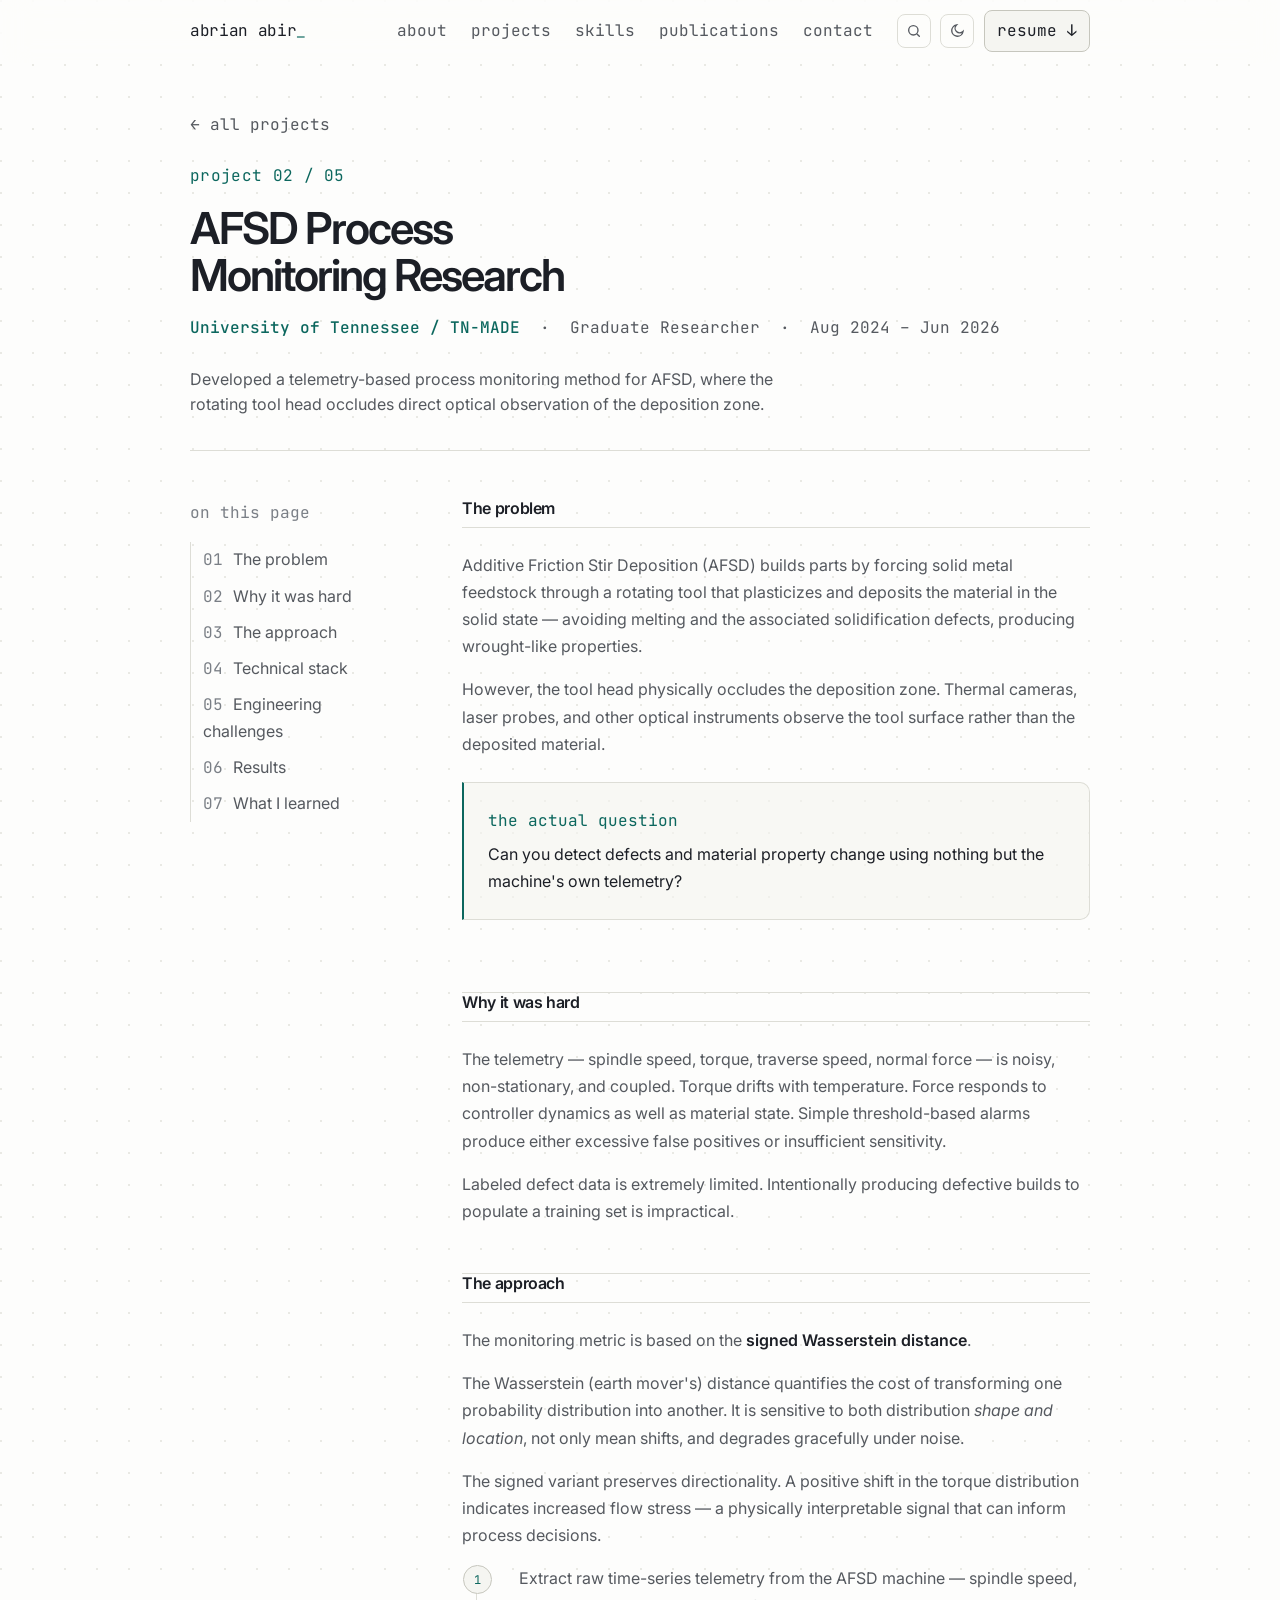
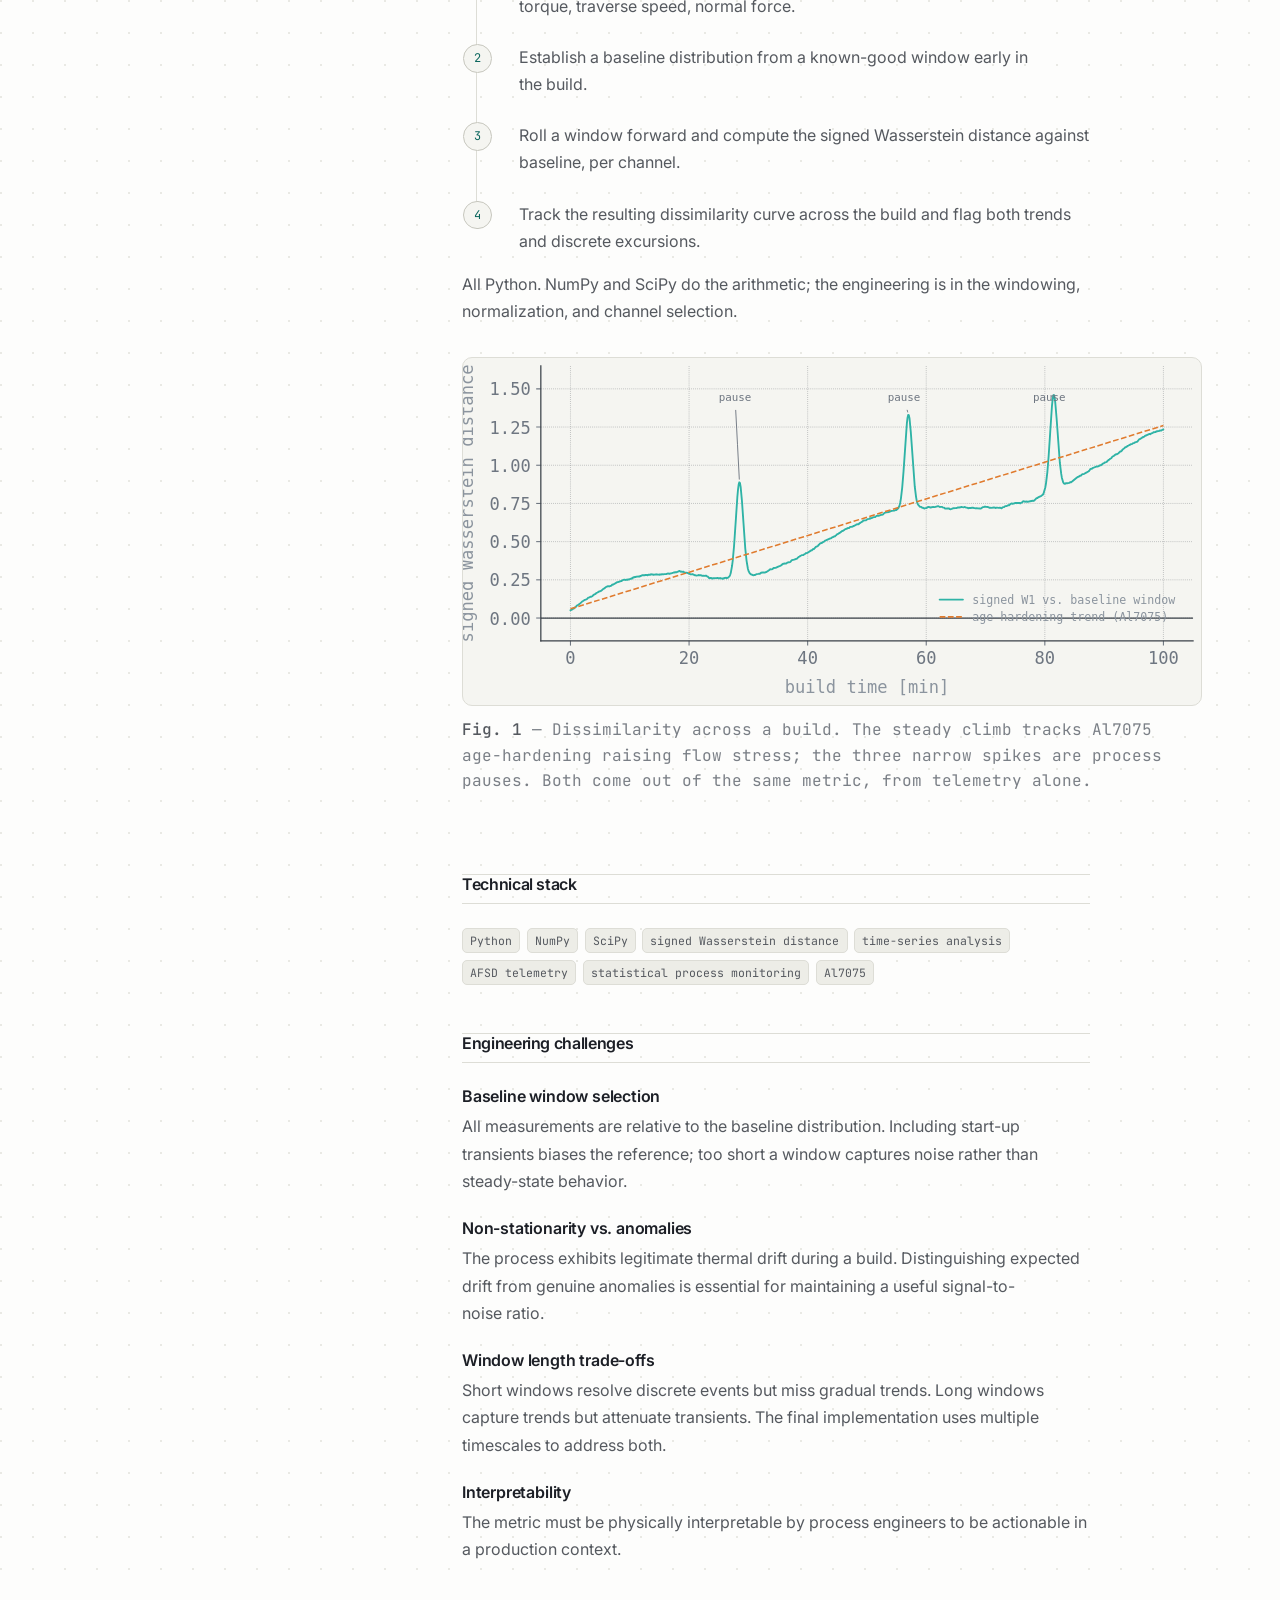
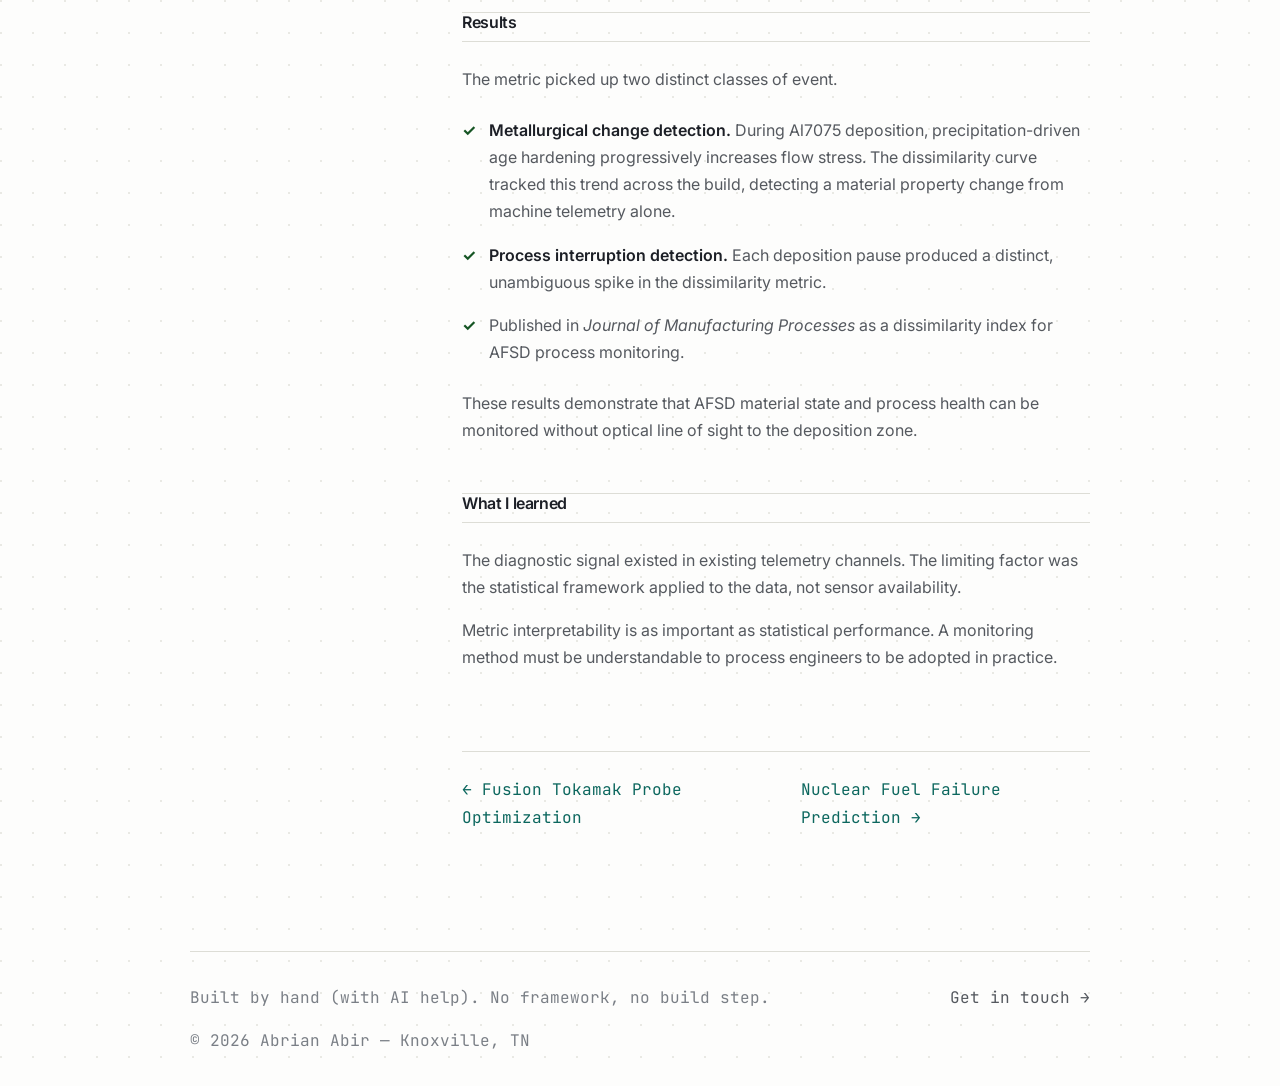
==== commit 9ee6e564: "Optimize site rendering and refresh built pages Improves runtime performance by moving scroll progre" ====
--- a/projects/afsd-monitoring.html
+++ b/projects/afsd-monitoring.html
@@ -1,200 +1,14 @@
-<!DOCTYPE html>
-<html lang="en" data-theme="light">
-<head>
-<meta charset="utf-8">
-<meta name="viewport" content="width=device-width, initial-scale=1">
-<title>AFSD Process Monitoring Research — Abrian Abir</title>
-<meta name="description" content="In-situ defect detection for additive friction stir deposition using the signed Wasserstein distance on raw machine telemetry — no optical access required.">
-<meta name="theme-color" content="#FDFDFC">
-<meta property="og:type" content="article">
-<meta property="og:url" content="https://a-abir.github.io/projects/afsd-monitoring.html">
-<meta property="og:title" content="AFSD Process Monitoring Research — Abrian Abir">
-<meta property="og:description" content="In-situ defect detection for additive friction stir deposition using the signed Wasserstein distance on raw machine telemetry — no optical access required.">
-<meta property="og:image" content="https://a-abir.github.io/assets/img/og/og-afsd-monitoring.png">
-<meta property="og:image:width" content="1200">
-<meta property="og:image:height" content="630">
-<meta property="og:image:alt" content="AFSD Process Monitoring Research — UTK · TN-MADE">
-<meta name="twitter:card" content="summary_large_image">
-<link rel="canonical" href="https://a-abir.github.io/projects/afsd-monitoring.html">
-<link rel="icon" href="data:image/svg+xml,<svg xmlns='http://www.w3.org/2000/svg' viewBox='0 0 100 100'><rect width='100' height='100' rx='18' fill='%230D1117'/><text y='.9em' x='50%25' text-anchor='middle' font-size='62' font-family='monospace' fill='%234FD1C5'>a</text></svg>">
-<link rel="preconnect" href="https://fonts.googleapis.com">
-<link rel="preconnect" href="https://fonts.gstatic.com" crossorigin>
-<link href="https://fonts.googleapis.com/css2?family=Inter:wght@400;500;600;700&amp;family=JetBrains+Mono:wght@400;500&amp;display=swap" rel="stylesheet">
-<link rel="stylesheet" href="../assets/css/style.min.css">
-<link rel="expect" href="#main" blocking="render">
-<script>
+<!DOCTYPE html><html lang="en" data-theme="light"><head><meta charset="utf-8"><meta name="viewport" content="width=device-width, initial-scale=1"><title>AFSD Process Monitoring Research — Abrian Abir</title><meta name="description" content="In-situ defect detection for additive friction stir deposition using the signed Wasserstein distance on raw machine telemetry — no optical access required."><meta name="author" content="Abrian Abir"><meta name="theme-color" content="#FDFDFC"><link rel="canonical" href="https://a-abir.github.io/projects/afsd-monitoring.html"><meta property="og:type" content="article"><meta property="og:url" content="https://a-abir.github.io/projects/afsd-monitoring.html"><meta property="og:title" content="AFSD Process Monitoring Research — Abrian Abir"><meta property="og:description" content="In-situ defect detection for additive friction stir deposition using the signed Wasserstein distance on raw machine telemetry — no optical access required."><meta property="og:image" content="https://a-abir.github.io/assets/img/og/og-afsd-monitoring.png"><meta property="og:image:width" content="1200"><meta property="og:image:height" content="630"><meta property="og:image:alt" content="AFSD Process Monitoring Research — UTK · TN-MADE"><meta name="twitter:card" content="summary_large_image"><link rel="icon" href="data:image/svg+xml,<svg xmlns='http://www.w3.org/2000/svg' viewBox='0 0 100 100'><rect width='100' height='100' rx='18' fill='%230D1117'/><text y='.9em' x='50%25' text-anchor='middle' font-size='62' font-family='monospace' fill='%234FD1C5'>a</text></svg>"><link rel="preconnect" href="https://fonts.googleapis.com"><link rel="preconnect" href="https://fonts.gstatic.com" crossorigin><link rel="preload" as="style" href="https://fonts.googleapis.com/css2?family=Inter:wght@400;500;600;700&amp;family=JetBrains+Mono:wght@400;500&amp;display=swap"><link rel="stylesheet" href="https://fonts.googleapis.com/css2?family=Inter:wght@400;500;600;700&amp;family=JetBrains+Mono:wght@400;500&amp;display=swap" media="print" onload="this.media='all'"><noscript><link rel="stylesheet" href="https://fonts.googleapis.com/css2?family=Inter:wght@400;500;600;700&amp;family=JetBrains+Mono:wght@400;500&amp;display=swap"></noscript><link rel="stylesheet" href="../assets/css/style.min.css?v=614cabe03f"><link rel="expect" href="#main" blocking="render"><script>
   (() => { try {
     const s = localStorage.getItem('theme');
     document.documentElement.dataset.theme =
       s || (matchMedia('(prefers-color-scheme: light)').matches ? 'light' : 'dark');
   } catch { document.documentElement.dataset.theme = 'light'; } })();
-</script>
-<script type="speculationrules">
+</script><script type="speculationrules">
 {"prefetch":[{"where":{"selector_matches":".card a, .proj-nav a, .backlink, .pal a"},"eagerness":"moderate"}]}
-</script>
-</head>
-<body>
-<div class="progress" aria-hidden="true"></div>
-<a class="skip" href="#main">Skip to content</a>
-
-<header class="nav">
-  <div class="nav__inner">
-    <a class="nav__brand" href="../index.html">abrian&nbsp;abir</a>
-    <nav aria-label="Primary">
-      <ul class="nav__links"><li><a href="../index.html#about">about</a></li><li><a href="../index.html#projects">projects</a></li><li><a href="../index.html#skills">skills</a></li><li><a href="../index.html#publications">publications</a></li><li><a href="../index.html#contact">contact</a></li></ul>
-    </nav>
-    <div class="nav__actions">
-      <button class="icon-btn" data-open-palette aria-label="Search (Ctrl K)" title="Search — Ctrl K"><svg viewBox="0 0 24 24" fill="none" stroke="currentColor" stroke-width="2" stroke-linecap="round"><circle cx="11" cy="11" r="7"/><path d="m20 20-3.2-3.2"/></svg></button>
-      <button class="icon-btn" id="theme-toggle" aria-label="Switch theme" title="Toggle theme"><svg class="i-sun" viewBox="0 0 24 24" fill="none" stroke="currentColor" stroke-width="2" stroke-linecap="round"><circle cx="12" cy="12" r="4.2"/><path d="M12 2v2M12 20v2M2 12h2M20 12h2M4.9 4.9l1.4 1.4M17.7 17.7l1.4 1.4M19.1 4.9l-1.4 1.4M6.3 17.7l-1.4 1.4"/></svg><svg class="i-moon" viewBox="0 0 24 24" fill="none" stroke="currentColor" stroke-width="2" stroke-linecap="round"><path d="M21 12.8A8.5 8.5 0 1 1 11.2 3a6.6 6.6 0 0 0 9.8 9.8Z"/></svg></button>
-      <a class="btn btn--sm nav__resume" href="../resume.pdf" download>resume ↓</a>
-      <button class="icon-btn nav__burger" id="nav-toggle" aria-label="Open menu"
-              aria-expanded="false" aria-controls="nav-mobile">
-        <span class="i-open"><svg viewBox="0 0 24 24" fill="none" stroke="currentColor" stroke-width="2" stroke-linecap="round"><path d="M4 7h16M4 12h16M4 17h16"/></svg></span><span class="i-close"><svg viewBox="0 0 24 24" fill="none" stroke="currentColor" stroke-width="2" stroke-linecap="round"><path d="M6 6l12 12M18 6L6 18"/></svg></span>
-      </button>
-    </div>
-  </div>
-
-  <!-- Mobile menu. Below 760px the inline links are hidden; without this the
-       command palette was the only way to navigate, which nobody discovers. -->
-  <div class="nav__mobile" id="nav-mobile" hidden>
-    <nav aria-label="Mobile">
-      <ul><li><a href="../index.html#about">about</a></li><li><a href="../index.html#projects">projects</a></li><li><a href="../index.html#skills">skills</a></li><li><a href="../index.html#philosophy">philosophy</a></li><li><a href="../index.html#interests">interests</a></li><li><a href="../index.html#publications">publications</a></li><li><a href="../index.html#contact">contact</a></li></ul>
-    </nav>
-    <a class="btn btn--primary nav__mobile-cta" href="../resume.pdf" download>Download resume (PDF)</a>
-  </div>
-</header>
-
-<main id="main">
-<div class="wrap proj-hero" data-slug="afsd-monitoring">
-  <a class="backlink" href="../index.html#projects">← all projects</a>
-  <p class="eyebrow">project 02 / 05</p>
-  <h1 class="vt-title">AFSD Process Monitoring Research</h1>
-  <p class="meta"><b>University of Tennessee / TN-MADE</b> &nbsp;·&nbsp; Graduate Researcher &nbsp;·&nbsp; Aug 2024 – Jun 2026</p>
-  <p class="lede">Developed a telemetry-based process monitoring method for AFSD, where the rotating tool head occludes direct optical observation of the deposition zone.</p>
-</div>
-
-<div class="wrap proj-layout">
-  <aside class="toc" aria-label="On this page">
-    <p>on this page</p>
-    <ol>
-      <li><a href="#problem">The problem</a></li>
-      <li><a href="#hard">Why it was hard</a></li>
-      <li><a href="#approach">The approach</a></li>
-      <li><a href="#stack">Technical stack</a></li>
-      <li><a href="#challenges">Engineering challenges</a></li>
-      <li><a href="#results">Results</a></li>
-      <li><a href="#learned">What I learned</a></li>
-    </ol>
-  </aside>
-
-  <article class="proj-body">
-    <section id="problem">
-      <h2>The problem</h2>
-      <p>Additive Friction Stir Deposition (AFSD) builds parts by forcing solid metal feedstock through a rotating tool that plasticizes and deposits the material in the solid state — avoiding melting and the associated solidification defects, producing wrought-like properties.</p>
-      <p>However, the tool head physically occludes the deposition zone. Thermal cameras, laser probes, and other optical instruments observe the tool surface rather than the deposited material.</p>
-      <div class="callout">
-        <span class="lbl">the actual question</span>
-        <p>Can you detect defects and material property change using nothing but the machine's own telemetry?</p>
-      </div>
-    </section>
-
-    <section id="hard">
-      <h2>Why it was hard</h2>
-      <p>The telemetry — spindle speed, torque, traverse speed, normal force — is noisy, non-stationary, and coupled. Torque drifts with temperature. Force responds to controller dynamics as well as material state. Simple threshold-based alarms produce either excessive false positives or insufficient sensitivity.</p>
-      <p>Labeled defect data is extremely limited. Intentionally producing defective builds to populate a training set is impractical.</p>
-    </section>
-
-    <section id="approach">
-      <h2>The approach</h2>
-      <p>The monitoring metric is based on the <strong>signed Wasserstein distance</strong>.</p>
-      <p>The Wasserstein (earth mover's) distance quantifies the cost of transforming one probability distribution into another. It is sensitive to both distribution <em>shape and location</em>, not only mean shifts, and degrades gracefully under noise.</p>
-      <p>The signed variant preserves directionality. A positive shift in the torque distribution indicates increased flow stress — a physically interpretable signal that can inform process decisions.</p>
-      <ol class="pipeline">
-        <li><span>Extract raw time-series telemetry from the AFSD machine — spindle speed, torque, traverse speed, normal force.</span></li>
-        <li><span>Establish a baseline distribution from a known-good window early in the build.</span></li>
-        <li><span>Roll a window forward and compute the signed Wasserstein distance against baseline, per channel.</span></li>
-        <li><span>Track the resulting dissimilarity curve across the build and flag both trends and discrete excursions.</span></li>
-      </ol>
-      <p>All Python. NumPy and SciPy do the arithmetic; the engineering is in the windowing, normalization, and channel selection.</p>
-      <figure>
-        <img src="../assets/img/fig-afsd-dissimilarity.svg" alt="Signed Wasserstein distance plotted against build time. The curve trends steadily upward, with three sharp narrow spikes annotated as process pauses."
-             width="475" height="223" loading="lazy" decoding="async">
-        <figcaption><b>Fig. 1</b> — Dissimilarity across a build. The steady climb tracks Al7075 age-hardening raising flow stress; the three narrow spikes are process pauses. Both come out of the same metric, from telemetry alone.</figcaption>
-      </figure>
-    </section>
-
-    <section id="stack">
-      <h2>Technical stack</h2>
-      <div class="stack-grid"><span class="tag">Python</span><span class="tag">NumPy</span><span class="tag">SciPy</span><span class="tag">signed Wasserstein distance</span><span class="tag">time-series analysis</span><span class="tag">AFSD telemetry</span><span class="tag">statistical process monitoring</span><span class="tag">Al7075</span></div>
-    </section>
-
-    <section id="challenges">
-      <h2>Engineering challenges</h2>
-      <h3>Baseline window selection</h3>
-      <p>All measurements are relative to the baseline distribution. Including start-up transients biases the reference; too short a window captures noise rather than steady-state behavior.</p>
-      <h3>Non-stationarity vs. anomalies</h3>
-      <p>The process exhibits legitimate thermal drift during a build. Distinguishing expected drift from genuine anomalies is essential for maintaining a useful signal-to-noise ratio.</p>
-      <h3>Window length trade-offs</h3>
-      <p>Short windows resolve discrete events but miss gradual trends. Long windows capture trends but attenuate transients. The final implementation uses multiple timescales to address both.</p>
-      <h3>Interpretability</h3>
-      <p>The metric must be physically interpretable by process engineers to be actionable in a production context.</p>
-    </section>
-
-    <section id="results">
-      <h2>Results</h2>
-      <p>The metric picked up two distinct classes of event.</p>
-      <ul class="results">
-        <li><span><strong>Metallurgical change detection.</strong> During Al7075 deposition, precipitation-driven age hardening progressively increases flow stress. The dissimilarity curve tracked this trend across the build, detecting a material property change from machine telemetry alone.</span></li>
-        <li><span><strong>Process interruption detection.</strong> Each deposition pause produced a distinct, unambiguous spike in the dissimilarity metric.</span></li>
-        <li><span>Published in <em>Journal of Manufacturing Processes</em> as a dissimilarity index for AFSD process monitoring.</span></li>
-      </ul>
-      <p>These results demonstrate that AFSD material state and process health can be monitored without optical line of sight to the deposition zone.</p>
-    </section>
-
-    <section id="learned">
-      <h2>What I learned</h2>
-      <p>The diagnostic signal existed in existing telemetry channels. The limiting factor was the statistical framework applied to the data, not sensor availability.</p>
-      <p>Metric interpretability is as important as statistical performance. A monitoring method must be understandable to process engineers to be adopted in practice.</p>
-
-    </section>
-
-    <nav class="proj-nav" aria-label="Project navigation">
-      <a href="tokamak-probe.html">← Fusion Tokamak Probe Optimization</a>
-      <a href="fuel-failure.html">Nuclear Fuel Failure Prediction →</a>
-    </nav>
-  </article>
-</div>
-</main>
-
-<footer class="footer wrap">
-  <span>Built by hand (with AI help). No framework, no build step.</span>
-  <span><a href="../index.html#contact">Get in touch →</a></span>
-  <span>© <span id="yr">2026</span> Abrian Abir — Knoxville, TN</span>
-</footer>
-<dialog class="pal" id="palette" aria-label="Site search">
-  <div class="pal__box">
-    <input id="palette-input" type="text" placeholder="jump to…" autocomplete="off" spellcheck="false" aria-label="Search the site">
-    <ul id="palette-list">
-      <li><a href="../index.html#about">About<span>section</span></a></li>
-      <li><a href="../index.html#projects">Projects<span>section</span></a></li>
-      <li><a href="../index.html#skills">Skills<span>section</span></a></li>
-      <li><a href="../index.html#publications">Publications<span>section</span></a></li>
-      <li><a href="../index.html#contact">Contact<span>section</span></a></li>
-      <li><a href="../index.html#philosophy">Engineering Philosophy<span>section</span></a></li>
-      <li><a href="../index.html#interests">Things I Find Interesting<span>section</span></a></li>
-      <li><a href="tokamak-probe.html">Fusion Tokamak Probe Optimization<span>project</span></a></li>
-      <li><a href="afsd-monitoring.html">AFSD Process Monitoring Research<span>project</span></a></li>
-      <li><a href="fuel-failure.html">Nuclear Fuel Failure Prediction<span>project</span></a></li>
-      <li><a href="film-separator.html">Automated Film Separation System<span>project</span></a></li>
-      <li><a href="machine-vision.html">Machine Vision Material Characterization<span>project</span></a></li>
-      <li><a href="../resume.pdf">Download resume<span>pdf</span></a></li>
-      <li><a href="mailto:abrian.inbox@gmail.com">Email Abrian<span>mailto</span></a></li>
-      <li><a href="https://github.com/a-abir">GitHub<span>external</span></a></li>
-      <li><a href="https://linkedin.com/in/a-abir">LinkedIn<span>external</span></a></li>
-    </ul>
-    <p class="pal__foot"><kbd>↑</kbd><kbd>↓</kbd> navigate · <kbd>↵</kbd> open · <kbd>esc</kbd> or click outside to close</p>
-  </div>
-</dialog>
-<script src="../assets/js/main.min.js" defer></script>
-</body>
-</html>
+</script></head><body><div class="progress" aria-hidden="true"></div><a class="skip" href="#main">Skip to content</a><header class="nav"><div class="nav__inner"><a class="nav__brand" href="../index.html">abrian&nbsp;abir</a><nav aria-label="Primary"><ul class="nav__links"><li><a href="../index.html#about">about</a></li><li><a href="../index.html#projects">projects</a></li><li><a href="../index.html#skills">skills</a></li><li><a href="../index.html#publications">publications</a></li><li><a href="../index.html#contact">contact</a></li></ul></nav><div class="nav__actions"><button class="icon-btn" data-open-palette aria-label="Search (Ctrl K)" title="Search — Ctrl K"><svg viewBox="0 0 24 24" fill="none" stroke="currentColor" stroke-width="2" stroke-linecap="round"><circle cx="11" cy="11" r="7"/><path d="m20 20-3.2-3.2"/></svg></button><button class="icon-btn" id="theme-toggle" aria-label="Switch theme" title="Toggle theme"><svg class="i-sun" viewBox="0 0 24 24" fill="none" stroke="currentColor" stroke-width="2" stroke-linecap="round"><circle cx="12" cy="12" r="4.2"/><path d="M12 2v2M12 20v2M2 12h2M20 12h2M4.9 4.9l1.4 1.4M17.7 17.7l1.4 1.4M19.1 4.9l-1.4 1.4M6.3 17.7l-1.4 1.4"/></svg><svg class="i-moon" viewBox="0 0 24 24" fill="none" stroke="currentColor" stroke-width="2" stroke-linecap="round"><path d="M21 12.8A8.5 8.5 0 1 1 11.2 3a6.6 6.6 0 0 0 9.8 9.8Z"/></svg></button><a class="btn btn--sm nav__resume" href="../resume.pdf" download>resume ↓</a><button class="icon-btn nav__burger" id="nav-toggle" aria-label="Open menu"
+aria-expanded="false" aria-controls="nav-mobile"><span class="i-open"><svg viewBox="0 0 24 24" fill="none" stroke="currentColor" stroke-width="2" stroke-linecap="round"><path d="M4 7h16M4 12h16M4 17h16"/></svg></span><span class="i-close"><svg viewBox="0 0 24 24" fill="none" stroke="currentColor" stroke-width="2" stroke-linecap="round"><path d="M6 6l12 12M18 6L6 18"/></svg></span></button></div></div><div class="nav__mobile" id="nav-mobile" hidden><nav aria-label="Mobile"><ul><li><a href="../index.html#about">about</a></li><li><a href="../index.html#projects">projects</a></li><li><a href="../index.html#skills">skills</a></li><li><a href="../index.html#philosophy">philosophy</a></li><li><a href="../index.html#interests">interests</a></li><li><a href="../index.html#publications">publications</a></li><li><a href="../index.html#contact">contact</a></li></ul></nav><a class="btn btn--primary nav__mobile-cta" href="../resume.pdf" download>Download resume (PDF)</a></div></header><main id="main"><div class="wrap proj-hero" data-slug="afsd-monitoring"><a class="backlink" href="../index.html#projects">← all projects</a><p class="eyebrow">project 02 / 05</p><h1 class="vt-title">AFSD Process Monitoring Research</h1><p class="meta"><b>University of Tennessee / TN-MADE</b> &nbsp;·&nbsp; Graduate Researcher &nbsp;·&nbsp; Aug 2024 – Jun 2026</p><p class="lede">Developed a telemetry-based process monitoring method for AFSD, where the rotating tool head occludes direct optical observation of the deposition zone.</p></div><div class="wrap proj-layout"><aside class="toc" aria-label="On this page"><p>on this page</p><ol><li><a href="#problem">The problem</a></li><li><a href="#hard">Why it was hard</a></li><li><a href="#approach">The approach</a></li><li><a href="#stack">Technical stack</a></li><li><a href="#challenges">Engineering challenges</a></li><li><a href="#results">Results</a></li><li><a href="#learned">What I learned</a></li></ol></aside><article class="proj-body"><section id="problem"><h2>The problem</h2><p>Additive Friction Stir Deposition (AFSD) builds parts by forcing solid metal feedstock through a rotating tool that plasticizes and deposits the material in the solid state — avoiding melting and the associated solidification defects, producing wrought-like properties.</p><p>However, the tool head physically occludes the deposition zone. Thermal cameras, laser probes, and other optical instruments observe the tool surface rather than the deposited material.</p><div class="callout"><span class="lbl">the actual question</span><p>Can you detect defects and material property change using nothing but the machine's own telemetry?</p></div></section><section id="hard"><h2>Why it was hard</h2><p>The telemetry — spindle speed, torque, traverse speed, normal force — is noisy, non-stationary, and coupled. Torque drifts with temperature. Force responds to controller dynamics as well as material state. Simple threshold-based alarms produce either excessive false positives or insufficient sensitivity.</p><p>Labeled defect data is extremely limited. Intentionally producing defective builds to populate a training set is impractical.</p></section><section id="approach"><h2>The approach</h2><p>The monitoring metric is based on the <strong>signed Wasserstein distance</strong>.</p><p>The Wasserstein (earth mover's) distance quantifies the cost of transforming one probability distribution into another. It is sensitive to both distribution <em>shape and location</em>, not only mean shifts, and degrades gracefully under noise.</p><p>The signed variant preserves directionality. A positive shift in the torque distribution indicates increased flow stress — a physically interpretable signal that can inform process decisions.</p><ol class="pipeline"><li><span>Extract raw time-series telemetry from the AFSD machine — spindle speed, torque, traverse speed, normal force.</span></li><li><span>Establish a baseline distribution from a known-good window early in the build.</span></li><li><span>Roll a window forward and compute the signed Wasserstein distance against baseline, per channel.</span></li><li><span>Track the resulting dissimilarity curve across the build and flag both trends and discrete excursions.</span></li></ol><p>All Python. NumPy and SciPy do the arithmetic; the engineering is in the windowing, normalization, and channel selection.</p><figure><img src="../assets/img/fig-afsd-dissimilarity.svg" alt="Signed Wasserstein distance plotted against build time. The curve trends steadily upward, with three sharp narrow spikes annotated as process pauses."
+width="475" height="223" loading="lazy" decoding="async"><figcaption><b>Fig. 1</b> — Dissimilarity across a build. The steady climb tracks Al7075 age-hardening raising flow stress; the three narrow spikes are process pauses. Both come out of the same metric, from telemetry alone.</figcaption></figure></section><section id="stack"><h2>Technical stack</h2><div class="stack-grid"><span class="tag">Python</span><span class="tag">NumPy</span><span class="tag">SciPy</span><span class="tag">signed Wasserstein distance</span><span class="tag">time-series analysis</span><span class="tag">AFSD telemetry</span><span class="tag">statistical process monitoring</span><span class="tag">Al7075</span></div></section><section id="challenges"><h2>Engineering challenges</h2><h3>Baseline window selection</h3><p>All measurements are relative to the baseline distribution. Including start-up transients biases the reference; too short a window captures noise rather than steady-state behavior.</p><h3>Non-stationarity vs. anomalies</h3><p>The process exhibits legitimate thermal drift during a build. Distinguishing expected drift from genuine anomalies is essential for maintaining a useful signal-to-noise ratio.</p><h3>Window length trade-offs</h3><p>Short windows resolve discrete events but miss gradual trends. Long windows capture trends but attenuate transients. The final implementation uses multiple timescales to address both.</p><h3>Interpretability</h3><p>The metric must be physically interpretable by process engineers to be actionable in a production context.</p></section><section id="results"><h2>Results</h2><p>The metric picked up two distinct classes of event.</p><ul class="results"><li><span><strong>Metallurgical change detection.</strong> During Al7075 deposition, precipitation-driven age hardening progressively increases flow stress. The dissimilarity curve tracked this trend across the build, detecting a material property change from machine telemetry alone.</span></li><li><span><strong>Process interruption detection.</strong> Each deposition pause produced a distinct, unambiguous spike in the dissimilarity metric.</span></li><li><span>Published in <em>Journal of Manufacturing Processes</em> as a dissimilarity index for AFSD process monitoring.</span></li></ul><p>These results demonstrate that AFSD material state and process health can be monitored without optical line of sight to the deposition zone.</p></section><section id="learned"><h2>What I learned</h2><p>The diagnostic signal existed in existing telemetry channels. The limiting factor was the statistical framework applied to the data, not sensor availability.</p><p>Metric interpretability is as important as statistical performance. A monitoring method must be understandable to process engineers to be adopted in practice.</p></section><nav class="proj-nav" aria-label="Project navigation"><a href="tokamak-probe.html">← Fusion Tokamak Probe Optimization</a>
+<a href="fuel-failure.html">Nuclear Fuel Failure Prediction →</a></nav></article></div></main><footer class="footer wrap"><span>Built by hand (with AI help). No framework, no build step.</span>
+<span><a href="../index.html#contact">Get in touch →</a></span>
+<span>© <span id="yr">2026</span> Abrian Abir — Knoxville, TN</span></footer><dialog class="pal" id="palette" aria-label="Site search"><div class="pal__box"><input id="palette-input" type="text" placeholder="jump to…" autocomplete="off" spellcheck="false" aria-label="Search the site"><ul id="palette-list"><li><a href="../index.html#about">About<span>section</span></a></li><li><a href="../index.html#projects">Projects<span>section</span></a></li><li><a href="../index.html#skills">Skills<span>section</span></a></li><li><a href="../index.html#publications">Publications<span>section</span></a></li><li><a href="../index.html#contact">Contact<span>section</span></a></li><li><a href="../index.html#philosophy">Engineering Philosophy<span>section</span></a></li><li><a href="../index.html#interests">Things I Find Interesting<span>section</span></a></li><li><a href="tokamak-probe.html">Fusion Tokamak Probe Optimization<span>project</span></a></li><li><a href="afsd-monitoring.html">AFSD Process Monitoring Research<span>project</span></a></li><li><a href="fuel-failure.html">Nuclear Fuel Failure Prediction<span>project</span></a></li><li><a href="film-separator.html">Automated Film Separation System<span>project</span></a></li><li><a href="machine-vision.html">Machine Vision Material Characterization<span>project</span></a></li><li><a href="../resume.pdf">Download resume<span>pdf</span></a></li><li><a href="mailto:abrian.inbox@gmail.com">Email Abrian<span>mailto</span></a></li><li><a href="https://github.com/a-abir">GitHub<span>external</span></a></li><li><a href="https://linkedin.com/in/a-abir">LinkedIn<span>external</span></a></li></ul><p class="pal__foot"><kbd>↑</kbd><kbd>↓</kbd> navigate · <kbd>↵</kbd> open · <kbd>esc</kbd> or click outside to close</p></div></dialog><script src="../assets/js/main.min.js?v=fcabe85bbb" defer></script></body></html>
--- a/assets/css/style.min.css
+++ b/assets/css/style.min.css
@@ -1 +1 @@
-:root{--bg:#141a23;--bg-grid:#21252b;--surface:#1f242b;--surface-2:#1C222B;--border:#ffffff0f;--border-strong:#30363D;--text:#E6EDF3;--text-dim:#8B949E;--text-faint:#6E7681;--accent:#4FD1C5;--accent-alt:#F0883E;--data-green:#3FB950;--shadow:0 1px 2px rgb(0 0 0 / .4),0 8px 24px rgb(0 0 0 / .24);--font-sans:"Inter",ui-sans-serif,system-ui,-apple-system,"Segoe UI",Roboto,Helvetica,Arial,sans-serif;--font-mono:"JetBrains Mono",ui-monospace,SFMono-Regular,"SF Mono",Menlo,Consolas,"Liberation Mono",monospace;--step--1:clamp(.78rem,.76rem + .1vw,.84rem);--step-0:clamp(1rem,.97rem + .16vw,1.08rem);--step-1:clamp(1.1rem,1.05rem + .35vw,1.4rem);--step-2:clamp(1.5rem,1.32rem + .8vw,2.1rem);--step-3:clamp(1.9rem,1.55rem + 1.5vw,3rem);--step-4:clamp(2.9rem,2.1rem + 4.2vw,5.6rem);--s1:.5rem;--s2:1rem;--s3:1.5rem;--s4:2rem;--s5:3rem;--s6:4.5rem;--s7:7.5rem;--measure:70ch;--wide:900px;--radius:10px;--ease:cubic-bezier(.22,1,.36,1);--nav-h:62px;}[data-theme="light"]{--bg:#FDFDFC;--bg-grid:#E9E9E4;--surface:#F5F5F1;--surface-2:#EDEDE7;--border:#DDDDD6;--border-strong:#C6C6BD;--text:#1C1F26;--text-dim:#55595F;--text-faint:#7A7F86;--accent:#0c675e;--accent-alt:#B85C10;--data-green:#165524;--shadow:0 1px 2px rgb(0 0 0 / .06),0 8px 24px rgb(0 0 0 / .07);}*,*::before,*::after{box-sizing:border-box;}*{margin:0;}html{-webkit-text-size-adjust:100%;scroll-behavior:smooth;overflow-x:clip;}@media (prefers-reduced-motion:reduce){html{scroll-behavior:auto;}*,*::before,*::after{animation-duration:.01ms !important;animation-iteration-count:1 !important;transition-duration:.01ms !important;scroll-behavior:auto !important;}}img,svg,video{display:block;max-width:100%;height:auto;}button,input,textarea,select{font:inherit;color:inherit;}ul,ol{padding:0;}body{background-color:var(--bg);background-image:radial-gradient(circle at 1px 1px,var(--bg-grid) 1px,transparent 0);background-size:32px 32px;color:var(--text);font-family:var(--font-sans);font-size:var(--step-0);line-height:1.7;-webkit-font-smoothing:antialiased;text-rendering:optimizeLegibility;overflow-x:clip;}h1,h2,h3,h4{font-weight:600;letter-spacing:-.022em;line-height:1.15;text-wrap:balance;}h1{font-size:var(--step-4);letter-spacing:-.045em;line-height:.95;}h2{font-size:var(--step-3);}h3{font-size:var(--step-1);letter-spacing:-.012em;}h4{font-size:var(--step-0);}p{text-wrap:pretty;}a{color:var(--accent);text-decoration:none;}a:hover{text-decoration:underline;text-underline-offset:3px;}:focus-visible{outline:2px solid var(--accent);outline-offset:3px;border-radius:3px;}code,kbd,.mono{font-family:var(--font-mono);font-size:.88em;}hr{border:0;height:1px;background:var(--border);margin-block:var(--s5);}::selection{background:color-mix(in srgb,var(--accent) 30%,transparent);}p,li,dd,h1,h2,h3,h4,figcaption{overflow-wrap:break-word;}.wrap{width:min(100% - 2.5rem,var(--wide));margin-inline:auto;}.prose{max-width:var(--measure);}section[id]{scroll-margin-top:96px;padding-block:var(--s7);}section[id] + section[id]{border-top:1px solid var(--border);}@media (max-width:640px){section[id]{padding-block:var(--s6);}}.skip{position:absolute;left:-9999px;top:0;z-index:999;background:var(--accent);color:var(--bg);padding:.6rem 1rem;border-radius:0 0 var(--radius) 0;}.skip:focus{left:0;}.nav{position:sticky;top:0;z-index:100;backdrop-filter:blur(14px) saturate(160%);background:color-mix(in srgb,var(--bg) 78%,transparent);border-bottom:1px solid transparent;transition:border-color .25s var(--ease),background .25s var(--ease);}.nav[data-scrolled="true"]{border-bottom-color:var(--border);}.nav__inner{width:min(100% - 2rem,var(--wide));margin-inline:auto;display:flex;align-items:center;gap:var(--s3);height:var(--nav-h);min-width:0;}.nav__brand{font-family:var(--font-mono);font-size:var(--step--1);color:var(--text);letter-spacing:-.02em;margin-right:auto;white-space:nowrap;min-width:0;overflow:hidden;text-overflow:ellipsis;}.nav__brand::after{content:"_";color:var(--accent);animation:blink 1.25s steps(1) infinite;}@keyframes blink{50%{opacity:0;}}.nav__links{display:flex;gap:var(--s3);list-style:none;}.nav__links a{font-family:var(--font-mono);font-size:var(--step--1);color:var(--text-dim);position:relative;padding-block:4px;text-decoration:none;}.nav__links a::after{content:"";position:absolute;left:0;bottom:0;height:1.5px;width:100%;background:var(--accent);transform:scaleX(0);transform-origin:left;transition:transform .28s var(--ease);}.nav__links a:hover{color:var(--text);}.nav__links a:hover::after,.nav__links a[aria-current="true"]::after{transform:scaleX(1);}.nav__links a[aria-current="true"]{color:var(--text);}.nav__actions{display:flex;align-items:center;gap:.6rem;flex:0 0 auto;}.icon-btn{display:grid;place-items:center;width:34px;height:34px;background:transparent;border:1px solid var(--border);border-radius:8px;cursor:pointer;color:var(--text-dim);transition:color .2s,border-color .2s,background .2s;flex:0 0 auto;}.icon-btn:hover{color:var(--text);border-color:var(--border-strong);background:var(--surface);}.icon-btn svg{width:16px;height:16px;}[data-theme="light"] .icon-btn .i-sun,.icon-btn .i-moon{display:none;}[data-theme="light"] .icon-btn .i-moon{display:block;}.nav__burger{display:none;}.nav__burger .i-close{display:none;}.nav__burger[aria-expanded="true"] .i-open{display:none;}.nav__burger[aria-expanded="true"] .i-close{display:block;}.nav__burger svg{width:18px;height:18px;}.nav__mobile{display:none;border-top:1px solid var(--border);background:color-mix(in srgb,var(--bg) 96%,transparent);backdrop-filter:blur(14px) saturate(160%);padding:var(--s2) 0 var(--s3);max-height:calc(100dvh - var(--nav-h));overflow-y:auto;overscroll-behavior:contain;}.nav__mobile[hidden]{display:none;}.nav__mobile ul{list-style:none;width:min(100% - 2.5rem,var(--wide));margin-inline:auto;}.nav__mobile a{display:flex;align-items:center;justify-content:space-between;font-family:var(--font-mono);font-size:var(--step-0);color:var(--text);text-decoration:none;padding:.85rem .25rem;border-bottom:1px solid var(--border);min-height:44px;-webkit-tap-highlight-color:transparent;}.nav__mobile a::after{content:"→";color:var(--text-faint);}.nav__mobile a:active{color:var(--accent);}.nav__mobile a[aria-current="true"]{color:var(--accent);}.nav__mobile a[aria-current="true"]::after{content:"•";color:var(--accent);}.nav__mobile-cta{width:min(100% - 2.5rem,var(--wide));margin:var(--s3) auto 0;justify-content:center;}@media (max-width:760px){.nav__links{display:none;}.nav__burger{display:grid;}.nav__resume{display:inline-flex;white-space:nowrap;}.nav__mobile:not([hidden]){display:block;}}@media (max-width:420px){.nav__inner{gap:var(--s2);}.nav__resume{display:none !important;}}.btn{display:inline-flex;align-items:center;gap:.5rem;font-family:var(--font-mono);font-size:var(--step--1);padding:.62rem 1.05rem;border-radius:8px;border:1px solid var(--border-strong);color:var(--text);background:var(--surface);text-decoration:none;cursor:pointer;transition:transform .18s var(--ease),border-color .2s,background .2s,color .2s;}.btn:hover{text-decoration:none;border-color:var(--accent);color:var(--accent);transform:translateY(-1px);}.btn--primary{background:var(--accent);color:#07110F;border-color:var(--accent);font-weight:600;}[data-theme="light"] .btn--primary{color:#FDFDFC;}.btn--primary:hover{color:#07110F;background:color-mix(in srgb,var(--accent) 86%,white);}[data-theme="light"] .btn--primary:hover{color:#FDFDFC;}.btn--ghost{background:transparent;}.btn--sm{padding:.42rem .75rem;}.hero{position:relative;padding-block:clamp(3.5rem,8vw,7rem) var(--s6);overflow:hidden;}.hero__plot{position:absolute;inset:0;width:100%;height:100%;opacity:.09;pointer-events:none;mask-image:linear-gradient(to bottom,transparent,#000 25%,#000 70%,transparent);}.hero__plot path{fill:none;stroke:var(--accent);stroke-width:1.2;vector-effect:non-scaling-stroke;}.hero__plot .grid{stroke:var(--text-faint);stroke-width:.5;opacity:.5;}.hero__plot .trace{stroke-dasharray:2600;stroke-dashoffset:2600;animation:draw 6s var(--ease) forwards;}@keyframes draw{to{stroke-dashoffset:0;}}.hero__copy{min-width:0;}.hero__inner{position:relative;z-index:2;display:grid;grid-template-columns:minmax(0,1fr) clamp(180px,22vw,250px);gap:clamp(2rem,5vw,4.5rem);align-items:center;}.hero__portrait{margin:0;position:relative;width:100%;aspect-ratio:1;justify-self:end;}.hero__portrait img{width:100%;height:100%;border-radius:18px;object-fit:cover;object-position:center 18%;background:var(--surface);box-shadow:0 0 0 1px var(--border-strong),0 24px 48px -18px rgb(0 0 0 / .45);}[data-theme="light"] .hero__portrait img{box-shadow:0 0 0 1px var(--border-strong),0 24px 48px -20px rgb(0 0 0 / .18);}.eyebrow{font-family:var(--font-mono);font-size:var(--step--1);color:var(--accent);text-transform:lowercase;letter-spacing:.02em;margin-bottom:var(--s2);}.hero h1{margin-bottom:.5rem;}.hero__creds{font-family:var(--font-mono);font-size:var(--step--1);color:var(--text-faint);margin-bottom:var(--s3);}.hero__headline{font-size:var(--step-2);font-weight:600;letter-spacing:-.025em;line-height:1.15;max-width:20ch;margin-bottom:var(--s3);color:var(--text);text-wrap:balance;}.hero__headline .cursor{display:none;}.hero__pitch{max-width:54ch;color:var(--text-dim);font-size:var(--step-0);line-height:1.6;margin-bottom:var(--s4);}.hero__pitch strong{color:var(--text);font-weight:500;}.hero__meta{display:flex;flex-wrap:wrap;gap:.5rem 1.5rem;font-family:var(--font-mono);font-size:var(--step--1);color:var(--text-dim);margin-bottom:var(--s4);}.hero__meta span{display:inline-flex;align-items:center;gap:.45rem;}.hero__meta svg{width:14px;height:14px;color:var(--text-faint);}.dot{width:7px;height:7px;border-radius:50%;background:var(--data-green);box-shadow:0 0 0 0 color-mix(in srgb,var(--data-green) 70%,transparent);animation:pulse 2.4s infinite;}@keyframes pulse{70%{box-shadow:0 0 0 7px transparent;}100%{box-shadow:0 0 0 0 transparent;}}.hero__cta{display:flex;flex-wrap:wrap;gap:.75rem;}@media (max-width:820px){.hero__inner{grid-template-columns:1fr;gap:var(--s4);}.hero__portrait{order:-1;width:clamp(110px,30vw,150px);justify-self:start;}.hero__portrait img{border-radius:14px;}}@media (max-width:640px){.hero{padding-block:2.5rem var(--s6);}.hero__plot{opacity:.06;}}.sec-label{font-family:var(--font-mono);font-size:var(--step--1);font-weight:400;letter-spacing:0;line-height:1.7;color:var(--text-faint);margin-bottom:var(--s2);display:flex;align-items:center;gap:.6rem;}.sec-label::before{content:"//";color:var(--accent);}.sec-label::after{content:"";flex:1;height:1px;background:var(--border);}.sec-head{margin-bottom:var(--s4);}.sec-head h3{font-size:var(--step-3);letter-spacing:-.028em;}.sec-head p{color:var(--text-dim);max-width:var(--measure);margin-top:var(--s2);}.about-grid{display:grid;grid-template-columns:minmax(0,1fr) 280px;gap:var(--s6);align-items:start;}@media (max-width:860px){.about-grid{grid-template-columns:1fr;gap:var(--s4);}}.about-grid p{max-width:var(--measure);}.about-grid p + p{margin-top:var(--s2);}.about-grid h3{margin-top:var(--s4);margin-bottom:var(--s2);font-size:var(--step-1);}.about-closer{margin-top:var(--s3);}.timeline{list-style:none;position:sticky;top:96px;}.timeline li{position:relative;padding-left:1.4rem;padding-bottom:var(--s3);border-left:1px solid var(--border);}.timeline li:last-child{border-left-color:transparent;padding-bottom:0;}.timeline li::before{content:"";position:absolute;left:-4.5px;top:.55rem;width:8px;height:8px;border-radius:50%;background:var(--bg);border:1.5px solid var(--border-strong);}.timeline li[data-now]::before{background:var(--accent);border-color:var(--accent);}.timeline .org{font-weight:600;font-size:var(--step-0);display:block;line-height:1.35;}.timeline .role{color:var(--text-dim);font-size:var(--step--1);display:block;line-height:1.5;}.timeline .yr{font-family:var(--font-mono);font-size:var(--step--1);color:var(--text-faint);display:block;}.tick-list{list-style:none;margin-top:var(--s2);max-width:var(--measure);}.tick-list li{position:relative;padding-left:1.5rem;margin-bottom:.4rem;color:var(--text-dim);}.tick-list li::before{content:"▸";position:absolute;left:0;color:var(--accent);font-size:.8em;top:.15em;}.tick-list li>span{display:block;}.cards{display:grid;gap:var(--s2);grid-template-columns:repeat(2,1fr);}@media (max-width:760px){.cards{grid-template-columns:1fr;}}.card{position:relative;display:flex;flex-direction:column;background:var(--surface);border:1px solid var(--border);border-radius:var(--radius);padding:var(--s3);transition:border-color .25s var(--ease),transform .25s var(--ease),box-shadow .25s var(--ease);overflow:hidden;}.card::after{content:"";position:absolute;inset:0;pointer-events:none;background:radial-gradient(400px circle at var(--mx,50%) var(--my,0%),color-mix(in srgb,var(--accent) 9%,transparent),transparent 65%);opacity:0;transition:opacity .3s;}.card:hover::after{opacity:1;}.card__idx{font-family:var(--font-mono);font-size:var(--step--1);color:var(--text-faint);margin-bottom:.6rem;display:flex;justify-content:space-between;gap:1rem;}.card__idx .org{color:var(--accent);}.card h3{margin-bottom:.5rem;}.card h3 a{color:var(--text);}.card h3 a::after{content:"";position:absolute;inset:0;}.card h3 a:hover{color:var(--accent);text-decoration:none;}.card p{color:var(--text-dim);font-size:calc(var(--step-0) * .96);flex:1;}.card__tags{display:flex;flex-wrap:wrap;gap:.35rem;margin-top:var(--s2);}.card__more{font-family:var(--font-mono);font-size:var(--step--1);color:var(--accent);margin-top:var(--s2);}.card:hover .card__more .arw{transform:translateX(4px);}.card__more .arw{display:inline-block;transition:transform .25s var(--ease);}@media (min-width:761px){.cards .card:first-child{grid-column:1 / -1;padding:var(--s4);background:linear-gradient(140deg,color-mix(in srgb,var(--accent) 5%,var(--surface)),var(--surface) 55%);}.cards .card:first-child h3{font-size:var(--step-2);max-width:22ch;}.cards .card:first-child>p{font-size:var(--step-1);max-width:56ch;line-height:1.5;}.cards .card:first-child .card__idx{margin-bottom:var(--s2);}}.tag{font-family:var(--font-mono);font-size:.72rem;color:var(--text-dim);background:var(--surface-2);border:1px solid var(--border);border-radius:5px;padding:.12rem .45rem;white-space:nowrap;}.skills{display:grid;gap:var(--s2);grid-template-columns:repeat(2,1fr);}@media (max-width:760px){.skills{grid-template-columns:1fr;}}.skillgroup{border:1px solid var(--border);border-radius:var(--radius);padding:var(--s3);background:color-mix(in srgb,var(--surface) 55%,transparent);}.skillgroup h4{font-size:var(--step-0);margin-bottom:.3rem;}.skillgroup>p{color:var(--text-faint);font-size:var(--step--1);margin-bottom:var(--s2);font-style:italic;}.skillgroup ul{list-style:none;display:flex;flex-wrap:wrap;gap:.35rem;}.skillgroup .sub{font-family:var(--font-mono);font-size:var(--step--1);color:var(--text-faint);width:100%;margin-top:.5rem;line-height:1.6;}.pubs{list-style:none;counter-reset:pub;}.pubs li{border-top:1px solid var(--border);padding-block:var(--s3);display:flex;align-items:flex-start;gap:var(--s2);}.pubs li:last-child{border-bottom:1px solid var(--border);}.pubs li::before{counter-increment:pub;content:"[" counter(pub) "]";font-family:var(--font-mono);font-size:var(--step--1);color:var(--text-faint);padding-top:.25rem;flex:0 0 2.6rem;}.pubs li>div{flex:1 1 auto;min-width:0;}.pubs h4{font-size:var(--step-1);font-weight:600;margin-bottom:.3rem;letter-spacing:-.015em;}.pubs .journal{font-family:var(--font-mono);font-size:var(--step--1);color:var(--accent);margin-bottom:.5rem;}.pubs .why{color:var(--text-dim);font-size:calc(var(--step-0) * .96);max-width:64ch;}@media (max-width:560px){.pubs li::before{flex-basis:2rem;}}.philo{display:grid;gap:var(--s2) var(--s4);grid-template-columns:repeat(2,1fr);}@media (max-width:760px){.philo{grid-template-columns:1fr;}}.philo article{border-left:2px solid var(--border);padding:.2rem 0 .2rem var(--s3);transition:border-color .3s var(--ease);}.philo article:hover{border-left-color:var(--accent);}.philo h4{margin-bottom:.5rem;font-size:var(--step-1);}.philo p{color:var(--text-dim);font-size:calc(var(--step-0) * .96);max-width:var(--measure);}.philo .n{font-family:var(--font-mono);font-size:var(--step--1);color:var(--text-faint);display:block;margin-bottom:.3rem;}.interests{display:grid;gap:1px;background:var(--border);border:1px solid var(--border);border-radius:var(--radius);overflow:hidden;grid-template-columns:repeat(auto-fill,minmax(258px,1fr));}@media (max-width:560px){.interests{grid-template-columns:1fr;}}.interests>div{background:var(--bg);padding:var(--s3);transition:background .25s var(--ease);}.interests>div:hover{background:var(--surface);}.interests h4{font-family:var(--font-mono);font-size:var(--step--1);color:var(--accent);margin-bottom:.45rem;font-weight:500;}.interests p{color:var(--text-dim);font-size:calc(var(--step-0) * .93);line-height:1.6;}.contact-grid{display:grid;grid-template-columns:minmax(0,1fr) minmax(0,340px);gap:var(--s5);align-items:start;}@media (max-width:860px){.contact-grid{grid-template-columns:1fr;gap:var(--s4);}}.contact-lead{font-size:var(--step-2);font-weight:600;letter-spacing:-.025em;line-height:1.25;margin-bottom:var(--s3);max-width:26ch;}.contact-grid p{color:var(--text-dim);max-width:var(--measure);}.contact-grid p + p{margin-top:var(--s2);}.card-term{background:var(--surface);border:1px solid var(--border);border-radius:var(--radius);overflow:hidden;box-shadow:var(--shadow);}.card-term__bar{display:flex;align-items:center;gap:.4rem;padding:.55rem .75rem;border-bottom:1px solid var(--border);background:var(--surface-2);}.card-term__bar i{width:9px;height:9px;border-radius:50%;background:var(--border-strong);}.card-term__bar span{font-family:var(--font-mono);font-size:.72rem;color:var(--text-faint);margin-left:.35rem;}.card-term dl{margin:0;padding:var(--s3);display:grid;grid-template-columns:5.5rem 1fr;gap:.55rem .75rem;font-family:var(--font-mono);font-size:var(--step--1);}.card-term dt{color:var(--text-faint);}.card-term dd{margin:0;overflow-wrap:anywhere;min-width:0;}@media (max-width:420px){.card-term dl{grid-template-columns:4.5rem 1fr;}}.footer{border-top:1px solid var(--border);padding-block:var(--s4);font-family:var(--font-mono);font-size:var(--step--1);color:var(--text-faint);display:flex;flex-wrap:wrap;gap:var(--s2);justify-content:space-between;}.footer a{color:var(--text-dim);}.proj-hero{padding-block:var(--s5) var(--s4);border-bottom:1px solid var(--border);}.backlink{font-family:var(--font-mono);font-size:var(--step--1);color:var(--text-dim);display:inline-block;margin-bottom:var(--s3);}.backlink:hover{color:var(--accent);text-decoration:none;}.proj-hero h1{font-size:var(--step-3);margin-bottom:var(--s2);max-width:20ch;line-height:1.05;}.proj-hero .meta{font-family:var(--font-mono);font-size:var(--step--1);color:var(--text-dim);margin-bottom:var(--s3);line-height:1.8;}.proj-hero .meta b{color:var(--accent);font-weight:500;}.proj-hero .lede{font-size:var(--step-1);color:var(--text-dim);max-width:60ch;line-height:1.6;}.proj-layout{display:grid;grid-template-columns:200px minmax(0,1fr);gap:var(--s6);padding-block:var(--s5) var(--s7);align-items:start;}@media (max-width:900px){.proj-layout{grid-template-columns:1fr;gap:var(--s3);}}.toc{position:sticky;top:92px;}@media (max-width:900px){.toc{position:static;}}.toc p{font-family:var(--font-mono);font-size:var(--step--1);color:var(--text-faint);margin-bottom:var(--s2);}.toc ol{list-style:none;counter-reset:toc;}.toc li{counter-increment:toc;}.toc a{display:block;padding:.28rem 0 .28rem .75rem;border-left:1.5px solid var(--border);font-size:var(--step--1);color:var(--text-dim);transition:color .2s,border-color .2s;}.toc a::before{content:"0" counter(toc) "  ";font-family:var(--font-mono);color:var(--text-faint);}.toc a:hover,.toc a[aria-current="true"]{color:var(--text);border-left-color:var(--accent);text-decoration:none;}.proj-body>section{scroll-margin-top:92px;padding-block:0 var(--s5);border:0;}.proj-body h2{font-size:var(--step-2);margin-bottom:var(--s3);padding-bottom:.6rem;border-bottom:1px solid var(--border);}.proj-body h3{margin:var(--s3) 0 var(--s1);}.proj-body p,.proj-body ul,.proj-body ol{max-width:var(--measure);}.proj-body p,.proj-body li{text-wrap:pretty;hyphens:none;overflow-wrap:break-word;}.proj-body p + p,.proj-body p + ul,.proj-body ul + p,.proj-body p + ol,.proj-body ol + p{margin-top:var(--s2);}.proj-body ul:not(.results),.proj-body ol:not(.pipeline){padding-left:1.2rem;}.proj-body li{margin-bottom:.5rem;color:var(--text-dim);}.proj-body li strong,.proj-body p strong{color:var(--text);font-weight:600;}.proj-body p{color:var(--text-dim);}.proj-body code{background:var(--surface-2);border:1px solid var(--border);border-radius:4px;padding:.08em .35em;color:var(--text);overflow-wrap:break-word;}.callout{border:1px solid var(--border);border-left:2px solid var(--accent);background:color-mix(in srgb,var(--surface) 60%,transparent);border-radius:0 var(--radius) var(--radius) 0;padding:var(--s3);margin-block:var(--s3);max-width:var(--measure);}.callout p{color:var(--text);}.callout .lbl{font-family:var(--font-mono);font-size:var(--step--1);color:var(--accent);display:block;margin-bottom:.4rem;}figure:not(.hero__portrait){margin:var(--s4) 0;}figure img,figure .svgbox{border:1px solid var(--border);border-radius:var(--radius);background:var(--surface);width:100%;}figcaption{font-family:var(--font-mono);font-size:var(--step--1);color:var(--text-faint);margin-top:.7rem;line-height:1.6;max-width:var(--measure);}figcaption b{color:var(--text-dim);font-weight:500;}@media (min-width:1180px){.proj-body figure{width:calc(100% + 7rem);}}.stack-grid{display:flex;flex-wrap:wrap;gap:.4rem;max-width:var(--measure);}.results{list-style:none;padding:0 !important;max-width:var(--measure);}.results li{display:flex;align-items:baseline;gap:.7rem;padding-block:.5rem;margin:0;}.results li::before{content:"✓";flex:0 0 1rem;color:var(--data-green);font-weight:700;}.results li>span{flex:1 1 auto;min-width:0;display:block;line-height:1.7;}.pipeline{list-style:none;counter-reset:step;padding:0 !important;max-width:var(--measure);}.pipeline li{counter-increment:step;position:relative;padding-left:2.6rem;padding-bottom:var(--s3);margin:0 0 0 .9rem;border-left:1px solid var(--border);}.pipeline li:last-child{border-left-color:transparent;padding-bottom:0;}.pipeline li>span{display:block;line-height:1.7;}.pipeline li::before{content:counter(step);position:absolute;left:-.9rem;top:0;width:1.8rem;height:1.8rem;border-radius:50%;background:var(--surface);border:1px solid var(--border-strong);color:var(--accent);font-family:var(--font-mono);font-size:.75rem;display:grid;place-items:center;}.proj-nav{display:flex;justify-content:space-between;gap:var(--s2);border-top:1px solid var(--border);padding-top:var(--s3);margin-top:var(--s4);font-family:var(--font-mono);font-size:var(--step--1);flex-wrap:wrap;}.proj-nav a{max-width:46%;}@media (max-width:620px){.proj-nav a{max-width:100%;}}.reveal{opacity:0;transform:translateY(12px);}.reveal.in{opacity:1;transform:none;transition:opacity .5s var(--ease),transform .5s var(--ease);}@media (prefers-reduced-motion:reduce){.reveal{opacity:1;transform:none;}}.pal{border:0;padding:0;background:transparent;position:fixed;inset:0;width:min(100% - 2rem,560px);margin-inline:auto;margin-block:12vh auto;max-height:76vh;}.pal::backdrop{background:rgb(0 0 0 / .55);backdrop-filter:blur(3px);}.pal[open]{animation:palIn .18s var(--ease);}@keyframes palIn{from{opacity:0;transform:translateY(-8px) scale(.985);}}@media (prefers-reduced-motion:reduce){.pal[open]{animation:none;}}.pal__box{background:var(--surface);border:1px solid var(--border-strong);border-radius:12px;box-shadow:var(--shadow);overflow:hidden;}.pal input{width:100%;border:0;background:transparent;padding:.95rem 1.1rem;font-family:var(--font-mono);font-size:var(--step-0);border-bottom:1px solid var(--border);outline:none;}.pal ul{list-style:none;max-height:46vh;overflow-y:auto;padding:.4rem;}.pal li a{display:flex;justify-content:space-between;gap:1rem;align-items:baseline;padding:.55rem .7rem;border-radius:7px;color:var(--text);font-size:var(--step--1);}.pal li a:hover,.pal li a:focus-visible,.pal li a.is-active{background:var(--surface-2);text-decoration:none;color:var(--accent);}.pal li a span{font-family:var(--font-mono);color:var(--text-faint);font-size:.72rem;flex:0 0 auto;}.pal__empty{padding:1.1rem;color:var(--text-faint);font-family:var(--font-mono);font-size:var(--step--1);}.pal__foot{border-top:1px solid var(--border);padding:.5rem .8rem;font-family:var(--font-mono);font-size:.7rem;color:var(--text-faint);}kbd{border:1px solid var(--border-strong);border-bottom-width:2px;border-radius:4px;padding:0 .3em;background:var(--surface-2);font-size:.9em;}.progress{position:fixed;top:0;left:0;height:2px;z-index:200;background:var(--accent);width:0;}@media print{.nav,.nav__mobile,.progress,.hero__plot,.pal,.btn,.toc{display:none !important;}.hero__inner{grid-template-columns:1fr;}.hero__portrait{width:90px;}body{background:#fff;color:#000;}a{color:#000;text-decoration:underline;}section[id]{padding-block:1rem;break-inside:avoid;}.proj-layout{grid-template-columns:1fr;}.proj-body figure{width:100%;}}@view-transition{navigation:auto;}@media (prefers-reduced-motion:reduce){@view-transition{navigation:none;}}:root{--vt-dur:.42s;--vt-ease:cubic-bezier(.22,1,.36,1);}html[data-vt-arriving]{scroll-behavior:auto !important;}.nav{view-transition-name:site-nav;}.footer{view-transition-name:site-footer;}.progress{view-transition-name:site-progress;}::view-transition-group(site-progress){animation:none;}::view-transition-old(site-progress),::view-transition-new(site-progress){animation:none;opacity:1;}::view-transition-group(site-nav),::view-transition-group(site-footer){animation-duration:var(--vt-dur);animation-timing-function:var(--vt-ease);}::view-transition-old(site-nav),::view-transition-new(site-nav),::view-transition-old(site-footer),::view-transition-new(site-footer){animation:none;opacity:1;}::view-transition-group(root){animation-duration:var(--vt-dur);animation-timing-function:var(--vt-ease);}::view-transition-old(root){animation:vt-out .18s var(--vt-ease) both;}::view-transition-new(root){animation:vt-in .30s .08s var(--vt-ease) both;}@keyframes vt-out{to{opacity:0;transform:translateY(-8px);}}@keyframes vt-in{from{opacity:0;transform:translateY(10px);}}html[data-vt-dir="back"]::view-transition-old(root){animation-name:vt-out-back;}html[data-vt-dir="back"]::view-transition-new(root){animation-name:vt-in-back;}@keyframes vt-out-back{to{opacity:0;transform:translateY(8px);}}@keyframes vt-in-back{from{opacity:0;transform:translateY(-10px);}}.vt-card{view-transition-name:vt-card;}.vt-title{view-transition-name:vt-title;}.proj-hero{view-transition-name:vt-card;}::view-transition-group(vt-card),::view-transition-group(vt-title){animation-duration:var(--vt-dur);animation-timing-function:var(--vt-ease);z-index:3;}::view-transition-old(vt-card),::view-transition-new(vt-card),::view-transition-old(vt-title),::view-transition-new(vt-title){height:100%;object-fit:contain;overflow:clip;}::view-transition-old(vt-title){animation:vt-out .14s var(--vt-ease) both;}::view-transition-new(vt-title){animation:vt-in  .26s .06s var(--vt-ease) both;}::view-transition-old(vt-card){animation:vt-out .20s var(--vt-ease) both;}::view-transition-new(vt-card){animation:vt-in  .28s .08s var(--vt-ease) both;}html[data-vt-arriving] .reveal{opacity:1;transform:none;transition:none;}html[data-vt-arriving] .hero__plot .trace{animation:none;stroke-dashoffset:0;}.vt-card{transform:none !important;}+:root{--bg:#141a23;--bg-grid:#21252b;--surface:#1f242b;--surface-2:#1C222B;--border:#ffffff0f;--border-strong:#30363D;--text:#E6EDF3;--text-dim:#8B949E;--text-faint:#6E7681;--accent:#4FD1C5;--accent-alt:#F0883E;--data-green:#3FB950;--shadow:0 1px 2px rgb(0 0 0 / .4),0 8px 24px rgb(0 0 0 / .24);--font-sans:"Inter",ui-sans-serif,system-ui,-apple-system,"Segoe UI",Roboto,Helvetica,Arial,sans-serif;--font-mono:"JetBrains Mono",ui-monospace,SFMono-Regular,"SF Mono",Menlo,Consolas,"Liberation Mono",monospace;--step--1:clamp(.78rem,.76rem+.1vw,.84rem);--step-0:clamp(1rem,.97rem+.16vw,1.08rem);--step-1:clamp(1.1rem,1.05rem+.35vw,1.4rem);--step-2:clamp(1.5rem,1.32rem+.8vw,2.1rem);--step-3:clamp(1.9rem,1.55rem + 1.5vw,3rem);--step-4:clamp(2.9rem,2.1rem + 4.2vw,5.6rem);--s1:.5rem;--s2:1rem;--s3:1.5rem;--s4:2rem;--s5:3rem;--s6:4.5rem;--s7:7.5rem;--measure:70ch;--wide:900px;--radius:10px;--ease:cubic-bezier(.22,1,.36,1);--nav-h:62px}[data-theme="light"]{--bg:#FDFDFC;--bg-grid:#E9E9E4;--surface:#F5F5F1;--surface-2:#EDEDE7;--border:#DDDDD6;--border-strong:#C6C6BD;--text:#1C1F26;--text-dim:#55595F;--text-faint:#7A7F86;--accent:#0c675e;--accent-alt:#B85C10;--data-green:#165524;--shadow:0 1px 2px rgb(0 0 0 / .06),0 8px 24px rgb(0 0 0 / .07)}*,*::before,*::after{box-sizing:border-box}*{margin:0}html{-webkit-text-size-adjust:100%;scroll-behavior:smooth;overflow-x:clip}@media (prefers-reduced-motion:reduce){html{scroll-behavior:auto}*,*::before,*::after{animation-duration:.01ms !important;animation-iteration-count:1 !important;transition-duration:.01ms !important;scroll-behavior:auto !important}}img,svg,video{display:block;max-width:100%;height:auto}button,input,textarea,select{font:inherit;color:inherit}ul,ol{padding:0}body{background-color:var(--bg);background-image:radial-gradient(circle at 1px 1px,var(--bg-grid) 1px,transparent 0);background-size:32px 32px;color:var(--text);font-family:var(--font-sans);font-size:var(--step-0);line-height:1.7;-webkit-font-smoothing:antialiased;text-rendering:optimizeLegibility;overflow-x:clip}h1,h2,h3,h4{font-weight:600;letter-spacing:-.022em;line-height:1.15;text-wrap:balance}h1{font-size:var(--step-4);letter-spacing:-.045em;line-height:.95}h2{font-size:var(--step-3)}h3{font-size:var(--step-1);letter-spacing:-.012em}h4{font-size:var(--step-0)}p{text-wrap:pretty}a{color:var(--accent);text-decoration:none}a:hover{text-decoration:underline;text-underline-offset:3px}:focus-visible{outline:2px solid var(--accent);outline-offset:3px;border-radius:3px}code,kbd,.mono{font-family:var(--font-mono);font-size:.88em}hr{border:0;height:1px;background:var(--border);margin-block:var(--s5)}::selection{background:color-mix(in srgb,var(--accent) 30%,transparent)}p,li,dd,h1,h2,h3,h4,figcaption{overflow-wrap:break-word}.wrap{width:min(100% - 2.5rem,var(--wide));margin-inline:auto}.prose{max-width:var(--measure)}section[id]{scroll-margin-top:96px;padding-block:var(--s7)}section[id]+section[id]{border-top:1px solid var(--border)}@media (max-width:640px){section[id]{padding-block:var(--s6)}}.skip{position:absolute;left:-9999px;top:0;z-index:999;background:var(--accent);color:var(--bg);padding:.6rem 1rem;border-radius:0 0 var(--radius) 0}.skip:focus{left:0}.nav{position:sticky;top:0;z-index:100;backdrop-filter:blur(14px) saturate(160%);background:color-mix(in srgb,var(--bg) 78%,transparent);border-bottom:1px solid transparent;transition:border-color .25s var(--ease),background .25s var(--ease)}.nav[data-scrolled="true"]{border-bottom-color:var(--border)}.nav__inner{width:min(100% - 2rem,var(--wide));margin-inline:auto;display:flex;align-items:center;gap:var(--s3);height:var(--nav-h);min-width:0}.nav__brand{font-family:var(--font-mono);font-size:var(--step--1);color:var(--text);letter-spacing:-.02em;margin-right:auto;white-space:nowrap;min-width:0;overflow:hidden;text-overflow:ellipsis}.nav__brand::after{content:"_";color:var(--accent);animation:blink 1.25s steps(1) infinite}@keyframes blink{50%{opacity:0}}.nav__links{display:flex;gap:var(--s3);list-style:none}.nav__links a{font-family:var(--font-mono);font-size:var(--step--1);color:var(--text-dim);position:relative;padding-block:4px;text-decoration:none}.nav__links a::after{content:"";position:absolute;left:0;bottom:0;height:1.5px;width:100%;background:var(--accent);transform:scaleX(0);transform-origin:left;transition:transform .28s var(--ease)}.nav__links a:hover{color:var(--text)}.nav__links a:hover::after,.nav__links a[aria-current="true"]::after{transform:scaleX(1)}.nav__links a[aria-current="true"]{color:var(--text)}.nav__actions{display:flex;align-items:center;gap:.6rem;flex:0 0 auto}.icon-btn{display:grid;place-items:center;width:34px;height:34px;background:transparent;border:1px solid var(--border);border-radius:8px;cursor:pointer;color:var(--text-dim);transition:color .2s,border-color .2s,background .2s;flex:0 0 auto}.icon-btn:hover{color:var(--text);border-color:var(--border-strong);background:var(--surface)}.icon-btn svg{width:16px;height:16px}[data-theme="light"] .icon-btn .i-sun,.icon-btn .i-moon{display:none}[data-theme="light"] .icon-btn .i-moon{display:block}.nav__burger{display:none}.nav__burger .i-close{display:none}.nav__burger[aria-expanded="true"] .i-open{display:none}.nav__burger[aria-expanded="true"] .i-close{display:block}.nav__burger svg{width:18px;height:18px}.nav__mobile{display:none;border-top:1px solid var(--border);background:color-mix(in srgb,var(--bg) 96%,transparent);backdrop-filter:blur(14px) saturate(160%);padding:var(--s2) 0 var(--s3);max-height:calc(100dvh - var(--nav-h));overflow-y:auto;overscroll-behavior:contain}.nav__mobile[hidden]{display:none}.nav__mobile ul{list-style:none;width:min(100% - 2.5rem,var(--wide));margin-inline:auto}.nav__mobile a{display:flex;align-items:center;justify-content:space-between;font-family:var(--font-mono);font-size:var(--step-0);color:var(--text);text-decoration:none;padding:.85rem .25rem;border-bottom:1px solid var(--border);min-height:44px;-webkit-tap-highlight-color:transparent}.nav__mobile a::after{content:"→";color:var(--text-faint)}.nav__mobile a:active{color:var(--accent)}.nav__mobile a[aria-current="true"]{color:var(--accent)}.nav__mobile a[aria-current="true"]::after{content:"•";color:var(--accent)}.nav__mobile-cta{width:min(100% - 2.5rem,var(--wide));margin:var(--s3) auto 0;justify-content:center}@media (max-width:760px){.nav__links{display:none}.nav__burger{display:grid}.nav__resume{display:inline-flex;white-space:nowrap}.nav__mobile:not([hidden]){display:block}}@media (max-width:420px){.nav__inner{gap:var(--s2)}.nav__resume{display:none !important}}.btn{display:inline-flex;align-items:center;gap:.5rem;font-family:var(--font-mono);font-size:var(--step--1);padding:.62rem 1.05rem;border-radius:8px;border:1px solid var(--border-strong);color:var(--text);background:var(--surface);text-decoration:none;cursor:pointer;transition:transform .18s var(--ease),border-color .2s,background .2s,color .2s}.btn:hover{text-decoration:none;border-color:var(--accent);color:var(--accent);transform:translateY(-1px)}.btn--primary{background:var(--accent);color:#07110F;border-color:var(--accent);font-weight:600}[data-theme="light"] .btn--primary{color:#FDFDFC}.btn--primary:hover{color:#07110F;background:color-mix(in srgb,var(--accent) 86%,white)}[data-theme="light"] .btn--primary:hover{color:#FDFDFC}.btn--ghost{background:transparent}.btn--sm{padding:.42rem .75rem}.hero{position:relative;padding-block:clamp(3.5rem,8vw,7rem) var(--s6);overflow:hidden}.hero__plot{position:absolute;inset:0;width:100%;height:100%;opacity:.09;pointer-events:none;mask-image:linear-gradient(to bottom,transparent,#000 25%,#000 70%,transparent)}.hero__plot path{fill:none;stroke:var(--accent);stroke-width:1.2;vector-effect:non-scaling-stroke}.hero__plot .grid{stroke:var(--text-faint);stroke-width:.5;opacity:.5}.hero__plot .trace{opacity:0;animation:trace-in 1s var(--ease) .15s forwards}@keyframes trace-in{to{opacity:1}}@media (min-width:821px) and (pointer:fine){.hero__plot .trace{opacity:1;stroke-dasharray:2600;stroke-dashoffset:2600;animation:draw 6s var(--ease) forwards}@keyframes draw{to{stroke-dashoffset:0}}}.hero__copy{min-width:0}.hero__inner{position:relative;z-index:2;display:grid;grid-template-columns:minmax(0,1fr) clamp(180px,22vw,250px);gap:clamp(2rem,5vw,4.5rem);align-items:center}.hero__portrait{margin:0;position:relative;width:100%;aspect-ratio:1;justify-self:end}.hero__portrait img{width:100%;height:100%;border-radius:18px;object-fit:cover;object-position:center 18%;background:var(--surface);box-shadow:0 0 0 1px var(--border-strong),0 24px 48px -18px rgb(0 0 0 / .45)}[data-theme="light"] .hero__portrait img{box-shadow:0 0 0 1px var(--border-strong),0 24px 48px -20px rgb(0 0 0 / .18)}.eyebrow{font-family:var(--font-mono);font-size:var(--step--1);color:var(--accent);text-transform:lowercase;letter-spacing:.02em;margin-bottom:var(--s2)}.hero h1{margin-bottom:.5rem}.hero__creds{font-family:var(--font-mono);font-size:var(--step--1);color:var(--text-faint);margin-bottom:var(--s3)}.hero__headline{font-size:var(--step-2);font-weight:600;letter-spacing:-.025em;line-height:1.15;max-width:28ch;margin-bottom:var(--s3);color:var(--text);text-wrap:balance}.hero__headline .cursor{display:none}.hero__pitch{max-width:54ch;color:var(--text-dim);font-size:var(--step-0);line-height:1.6;margin-bottom:var(--s4)}.hero__pitch strong{color:var(--text);font-weight:500}.hero__meta{display:flex;flex-wrap:wrap;gap:.5rem 1.5rem;font-family:var(--font-mono);font-size:var(--step--1);color:var(--text-dim);margin-bottom:var(--s4)}.hero__meta span{display:inline-flex;align-items:center;gap:.45rem}.hero__meta svg{width:14px;height:14px;color:var(--text-faint)}.dot{position:relative;width:7px;height:7px;border-radius:50%;background:var(--data-green)}.dot::after{content:"";position:absolute;inset:0;border-radius:50%;background:var(--data-green);animation:pulse 2.4s ease-out infinite;will-change:transform,opacity}@keyframes pulse{0%{transform:scale(1);opacity:.7}70%{transform:scale(3);opacity:0}100%{transform:scale(3);opacity:0}}@media (prefers-reduced-motion:reduce){.dot::after{animation:none}}.hero__cta{display:flex;flex-wrap:wrap;gap:.75rem}@media (max-width:820px){.hero__inner{grid-template-columns:1fr;gap:var(--s4)}.hero__portrait{order:-1;width:clamp(110px,30vw,150px);justify-self:start}.hero__portrait img{border-radius:14px}}@media (max-width:640px){.hero{padding-block:2.5rem var(--s6)}.hero__plot{opacity:.06}}.sec-label{font-family:var(--font-mono);font-size:var(--step--1);font-weight:400;letter-spacing:0;line-height:1.7;color:var(--text-faint);margin-bottom:var(--s2);display:flex;align-items:center;gap:.6rem}.sec-label::before{content:"//";color:var(--accent)}.sec-label::after{content:"";flex:1;height:1px;background:var(--border)}.sec-head{margin-bottom:var(--s4)}.sec-head h3{font-size:var(--step-3);letter-spacing:-.028em}.sec-head p{color:var(--text-dim);max-width:var(--measure);margin-top:var(--s2)}.about-grid{display:grid;grid-template-columns:minmax(0,1fr) 280px;gap:var(--s6);align-items:start}@media (max-width:860px){.about-grid{grid-template-columns:1fr;gap:var(--s4)}}.about-grid p{max-width:var(--measure)}.about-grid p+p{margin-top:var(--s2)}.about-grid h3{margin-top:var(--s4);margin-bottom:var(--s2);font-size:var(--step-1)}.about-closer{margin-top:var(--s3)}.timeline{list-style:none;position:sticky;top:96px}.timeline li{position:relative;padding-left:1.4rem;padding-bottom:var(--s3);border-left:1px solid var(--border)}.timeline li:last-child{border-left-color:transparent;padding-bottom:0}.timeline li::before{content:"";position:absolute;left:-4.5px;top:.55rem;width:8px;height:8px;border-radius:50%;background:var(--bg);border:1.5px solid var(--border-strong)}.timeline li[data-now]::before{background:var(--accent);border-color:var(--accent)}.timeline .org{font-weight:600;font-size:var(--step-0);display:block;line-height:1.35}.timeline .role{color:var(--text-dim);font-size:var(--step--1);display:block;line-height:1.5}.timeline .yr{font-family:var(--font-mono);font-size:var(--step--1);color:var(--text-faint);display:block}.tick-list{list-style:none;margin-top:var(--s2);max-width:var(--measure)}.tick-list li{position:relative;padding-left:1.5rem;margin-bottom:.4rem;color:var(--text-dim)}.tick-list li::before{content:"▸";position:absolute;left:0;color:var(--accent);font-size:.8em;top:.15em}.tick-list li>span{display:block}.cards{display:grid;gap:var(--s2);grid-template-columns:repeat(2,1fr)}@media (max-width:760px){.cards{grid-template-columns:1fr}}.card{position:relative;display:flex;flex-direction:column;background:var(--surface);border:1px solid var(--border);border-radius:var(--radius);padding:var(--s3);transition:border-color .25s var(--ease),transform .25s var(--ease),box-shadow .25s var(--ease);overflow:hidden}.card::after{content:"";position:absolute;inset:0;pointer-events:none;background:radial-gradient(400px circle at var(--mx,50%) var(--my,0%),color-mix(in srgb,var(--accent) 9%,transparent),transparent 65%);opacity:0;transition:opacity .3s}.card:hover::after{opacity:1}.card__idx{font-family:var(--font-mono);font-size:var(--step--1);color:var(--text-faint);margin-bottom:.6rem;display:flex;justify-content:space-between;gap:1rem}.card__idx .org{color:var(--accent)}.card h3{margin-bottom:.5rem}.card h3 a{color:var(--text)}.card h3 a::after{content:"";position:absolute;inset:0}.card h3 a:hover{color:var(--accent);text-decoration:none}.card p{color:var(--text-dim);font-size:calc(var(--step-0) * .96);flex:1}.card__tags{display:flex;flex-wrap:wrap;gap:.35rem;margin-top:var(--s2)}.card__more{font-family:var(--font-mono);font-size:var(--step--1);color:var(--accent);margin-top:var(--s2)}.card:hover .card__more .arw{transform:translateX(4px)}.card__more .arw{display:inline-block;transition:transform .25s var(--ease)}@media (min-width:761px){.cards .card:first-child{grid-column:1 / -1;padding:var(--s4);background:linear-gradient(140deg,color-mix(in srgb,var(--accent) 5%,var(--surface)),var(--surface) 55%)}.cards .card:first-child h3{font-size:var(--step-2);max-width:22ch}.cards .card:first-child>p{font-size:var(--step-1);max-width:56ch;line-height:1.5}.cards .card:first-child .card__idx{margin-bottom:var(--s2)}}.tag{font-family:var(--font-mono);font-size:.72rem;color:var(--text-dim);background:var(--surface-2);border:1px solid var(--border);border-radius:5px;padding:.12rem .45rem;white-space:nowrap}.skills{display:grid;gap:var(--s2);grid-template-columns:repeat(2,1fr)}@media (max-width:760px){.skills{grid-template-columns:1fr}}.skillgroup{border:1px solid var(--border);border-radius:var(--radius);padding:var(--s3);background:color-mix(in srgb,var(--surface) 55%,transparent)}.skillgroup h4{font-size:var(--step-0);margin-bottom:.3rem}.skillgroup>p{color:var(--text-faint);font-size:var(--step--1);margin-bottom:var(--s2);font-style:italic}.skillgroup ul{list-style:none;display:flex;flex-wrap:wrap;gap:.35rem}.skillgroup .sub{font-family:var(--font-mono);font-size:var(--step--1);color:var(--text-faint);width:100%;margin-top:.5rem;line-height:1.6}.pubs{list-style:none;counter-reset:pub}.pubs li{border-top:1px solid var(--border);padding-block:var(--s3);display:flex;align-items:flex-start;gap:var(--s2)}.pubs li:last-child{border-bottom:1px solid var(--border)}.pubs li::before{counter-increment:pub;content:"[" counter(pub) "]";font-family:var(--font-mono);font-size:var(--step--1);color:var(--text-faint);padding-top:.25rem;flex:0 0 2.6rem}.pubs li>div{flex:1 1 auto;min-width:0}.pubs h4{font-size:var(--step-1);font-weight:600;margin-bottom:.3rem;letter-spacing:-.015em}.pubs .journal{font-family:var(--font-mono);font-size:var(--step--1);color:var(--accent);margin-bottom:.5rem}.pubs .why{color:var(--text-dim);font-size:calc(var(--step-0) * .96);max-width:64ch}@media (max-width:560px){.pubs li::before{flex-basis:2rem}}.philo{display:grid;gap:var(--s2) var(--s4);grid-template-columns:repeat(2,1fr)}@media (max-width:760px){.philo{grid-template-columns:1fr}}.philo article{border-left:2px solid var(--border);padding:.2rem 0 .2rem var(--s3);transition:border-color .3s var(--ease)}.philo article:hover{border-left-color:var(--accent)}.philo h4{margin-bottom:.5rem;font-size:var(--step-1)}.philo p{color:var(--text-dim);font-size:calc(var(--step-0) * .96);max-width:var(--measure)}.philo .n{font-family:var(--font-mono);font-size:var(--step--1);color:var(--text-faint);display:block;margin-bottom:.3rem}.interests{display:grid;gap:1px;background:var(--border);border:1px solid var(--border);border-radius:var(--radius);overflow:hidden;grid-template-columns:repeat(auto-fill,minmax(258px,1fr))}@media (max-width:560px){.interests{grid-template-columns:1fr}}.interests>div{background:var(--bg);padding:var(--s3);transition:background .25s var(--ease)}.interests>div:hover{background:var(--surface)}.interests h4{font-family:var(--font-mono);font-size:var(--step--1);color:var(--accent);margin-bottom:.45rem;font-weight:500}.interests p{color:var(--text-dim);font-size:calc(var(--step-0) * .93);line-height:1.6}.contact-grid{display:grid;grid-template-columns:minmax(0,1fr) minmax(0,340px);gap:var(--s5);align-items:start}@media (max-width:860px){.contact-grid{grid-template-columns:1fr;gap:var(--s4)}}.contact-lead{font-size:var(--step-2);font-weight:600;letter-spacing:-.025em;line-height:1.25;margin-bottom:var(--s3);max-width:26ch}.contact-grid p{color:var(--text-dim);max-width:var(--measure)}.contact-grid p+p{margin-top:var(--s2)}.card-term{background:var(--surface);border:1px solid var(--border);border-radius:var(--radius);overflow:hidden;box-shadow:var(--shadow)}.card-term__bar{display:flex;align-items:center;gap:.4rem;padding:.55rem .75rem;border-bottom:1px solid var(--border);background:var(--surface-2)}.card-term__bar i{width:9px;height:9px;border-radius:50%;background:var(--border-strong)}.card-term__bar span{font-family:var(--font-mono);font-size:.72rem;color:var(--text-faint);margin-left:.35rem}.card-term dl{margin:0;padding:var(--s3);display:grid;grid-template-columns:5.5rem 1fr;gap:.55rem .75rem;font-family:var(--font-mono);font-size:var(--step--1)}.card-term dt{color:var(--text-faint)}.card-term dd{margin:0;overflow-wrap:anywhere;min-width:0}@media (max-width:420px){.card-term dl{grid-template-columns:4.5rem 1fr}}.footer{border-top:1px solid var(--border);padding-block:var(--s4);font-family:var(--font-mono);font-size:var(--step--1);color:var(--text-faint);display:flex;flex-wrap:wrap;gap:var(--s2);justify-content:space-between}.footer a{color:var(--text-dim)}.proj-hero{padding-block:var(--s5) var(--s4);border-bottom:1px solid var(--border)}.backlink{font-family:var(--font-mono);font-size:var(--step--1);color:var(--text-dim);display:inline-block;margin-bottom:var(--s3)}.backlink:hover{color:var(--accent);text-decoration:none}.proj-hero h1{font-size:var(--step-3);margin-bottom:var(--s2);max-width:20ch;line-height:1.05}.proj-hero .meta{font-family:var(--font-mono);font-size:var(--step--1);color:var(--text-dim);margin-bottom:var(--s3);line-height:1.8}.proj-hero .meta b{color:var(--accent);font-weight:500}.proj-hero .lede{font-size:var(--step-1);color:var(--text-dim);max-width:60ch;line-height:1.6}.proj-layout{display:grid;grid-template-columns:200px minmax(0,1fr);gap:var(--s6);padding-block:var(--s5) var(--s7);align-items:start}@media (max-width:900px){.proj-layout{grid-template-columns:1fr;gap:var(--s3)}}.toc{position:sticky;top:92px}@media (max-width:900px){.toc{position:static}}.toc p{font-family:var(--font-mono);font-size:var(--step--1);color:var(--text-faint);margin-bottom:var(--s2)}.toc ol{list-style:none;counter-reset:toc}.toc li{counter-increment:toc}.toc a{display:block;padding:.28rem 0 .28rem .75rem;border-left:1.5px solid var(--border);font-size:var(--step--1);color:var(--text-dim);transition:color .2s,border-color .2s}.toc a::before{content:"0" counter(toc) " ";font-family:var(--font-mono);color:var(--text-faint)}.toc a:hover,.toc a[aria-current="true"]{color:var(--text);border-left-color:var(--accent);text-decoration:none}.proj-body>section{scroll-margin-top:92px;padding-block:0 var(--s5);border:0}.proj-body h2{font-size:var(--step-2);margin-bottom:var(--s3);padding-bottom:.6rem;border-bottom:1px solid var(--border)}.proj-body h3{margin:var(--s3) 0 var(--s1)}.proj-body p,.proj-body ul,.proj-body ol{max-width:var(--measure)}.proj-body p,.proj-body li{text-wrap:pretty;hyphens:none;overflow-wrap:break-word}.proj-body p+p,.proj-body p+ul,.proj-body ul+p,.proj-body p+ol,.proj-body ol+p{margin-top:var(--s2)}.proj-body ul:not(.results),.proj-body ol:not(.pipeline){padding-left:1.2rem}.proj-body li{margin-bottom:.5rem;color:var(--text-dim)}.proj-body li strong,.proj-body p strong{color:var(--text);font-weight:600}.proj-body p{color:var(--text-dim)}.proj-body code{background:var(--surface-2);border:1px solid var(--border);border-radius:4px;padding:.08em .35em;color:var(--text);overflow-wrap:break-word}.callout{border:1px solid var(--border);border-left:2px solid var(--accent);background:color-mix(in srgb,var(--surface) 60%,transparent);border-radius:0 var(--radius) var(--radius) 0;padding:var(--s3);margin-block:var(--s3);max-width:var(--measure)}.callout p{color:var(--text)}.callout .lbl{font-family:var(--font-mono);font-size:var(--step--1);color:var(--accent);display:block;margin-bottom:.4rem}figure:not(.hero__portrait){margin:var(--s4) 0}figure img,figure .svgbox{border:1px solid var(--border);border-radius:var(--radius);background:var(--surface);width:100%}figcaption{font-family:var(--font-mono);font-size:var(--step--1);color:var(--text-faint);margin-top:.7rem;line-height:1.6;max-width:var(--measure)}figcaption b{color:var(--text-dim);font-weight:500}@media (min-width:1180px){.proj-body figure{width:calc(100% + 7rem)}}.stack-grid{display:flex;flex-wrap:wrap;gap:.4rem;max-width:var(--measure)}.results{list-style:none;padding:0 !important;max-width:var(--measure)}.results li{display:flex;align-items:baseline;gap:.7rem;padding-block:.5rem;margin:0}.results li::before{content:"✓";flex:0 0 1rem;color:var(--data-green);font-weight:700}.results li>span{flex:1 1 auto;min-width:0;display:block;line-height:1.7}.pipeline{list-style:none;counter-reset:step;padding:0 !important;max-width:var(--measure)}.pipeline li{counter-increment:step;position:relative;padding-left:2.6rem;padding-bottom:var(--s3);margin:0 0 0 .9rem;border-left:1px solid var(--border)}.pipeline li:last-child{border-left-color:transparent;padding-bottom:0}.pipeline li>span{display:block;line-height:1.7}.pipeline li::before{content:counter(step);position:absolute;left:-.9rem;top:0;width:1.8rem;height:1.8rem;border-radius:50%;background:var(--surface);border:1px solid var(--border-strong);color:var(--accent);font-family:var(--font-mono);font-size:.75rem;display:grid;place-items:center}.proj-nav{display:flex;justify-content:space-between;gap:var(--s2);border-top:1px solid var(--border);padding-top:var(--s3);margin-top:var(--s4);font-family:var(--font-mono);font-size:var(--step--1);flex-wrap:wrap}.proj-nav a{max-width:46%}@media (max-width:620px){.proj-nav a{max-width:100%}}.reveal{opacity:0;transform:translateY(12px)}.reveal.in{opacity:1;transform:none;transition:opacity .5s var(--ease),transform .5s var(--ease)}@media (prefers-reduced-motion:reduce){.reveal{opacity:1;transform:none}}.pal{border:0;padding:0;background:transparent;position:fixed;inset:0;width:min(100% - 2rem,560px);margin-inline:auto;margin-block:12vh auto;max-height:76vh}.pal::backdrop{background:rgb(0 0 0 / .55);backdrop-filter:blur(3px)}.pal[open]{animation:palIn .18s var(--ease)}@keyframes palIn{from{opacity:0;transform:translateY(-8px) scale(.985)}}@media (prefers-reduced-motion:reduce){.pal[open]{animation:none}}.pal__box{background:var(--surface);border:1px solid var(--border-strong);border-radius:12px;box-shadow:var(--shadow);overflow:hidden}.pal input{width:100%;border:0;background:transparent;padding:.95rem 1.1rem;font-family:var(--font-mono);font-size:var(--step-0);border-bottom:1px solid var(--border);outline:none}.pal ul{list-style:none;max-height:46vh;overflow-y:auto;padding:.4rem}.pal li a{display:flex;justify-content:space-between;gap:1rem;align-items:baseline;padding:.55rem .7rem;border-radius:7px;color:var(--text);font-size:var(--step--1)}.pal li a:hover,.pal li a:focus-visible,.pal li a.is-active{background:var(--surface-2);text-decoration:none;color:var(--accent)}.pal li a span{font-family:var(--font-mono);color:var(--text-faint);font-size:.72rem;flex:0 0 auto}.pal__empty{padding:1.1rem;color:var(--text-faint);font-family:var(--font-mono);font-size:var(--step--1)}.pal__foot{border-top:1px solid var(--border);padding:.5rem .8rem;font-family:var(--font-mono);font-size:.7rem;color:var(--text-faint)}kbd{border:1px solid var(--border-strong);border-bottom-width:2px;border-radius:4px;padding:0 .3em;background:var(--surface-2);color:var(--text-dim);font-size:.9em}.progress{position:fixed;top:0;left:0;height:2px;z-index:200;background:var(--accent);width:100%;transform:scaleX(0);transform-origin:0 50%;will-change:transform}@media print{.nav,.nav__mobile,.progress,.hero__plot,.pal,.btn,.toc{display:none !important}.hero__inner{grid-template-columns:1fr}.hero__portrait{width:90px}body{background:#fff;color:#000}a{color:#000;text-decoration:underline}section[id]{padding-block:1rem;break-inside:avoid}.proj-layout{grid-template-columns:1fr}.proj-body figure{width:100%}}@view-transition{navigation:auto}@media (prefers-reduced-motion:reduce){@view-transition{navigation:none}}:root{--vt-dur:.42s;--vt-ease:cubic-bezier(.22,1,.36,1)}html[data-vt-arriving]{scroll-behavior:auto !important}.nav{view-transition-name:site-nav}.footer{view-transition-name:site-footer}.progress{view-transition-name:site-progress}::view-transition-group(site-progress){animation:none}::view-transition-old(site-progress),::view-transition-new(site-progress){animation:none;opacity:1}::view-transition-group(site-nav),::view-transition-group(site-footer){animation-duration:var(--vt-dur);animation-timing-function:var(--vt-ease)}::view-transition-old(site-nav),::view-transition-new(site-nav),::view-transition-old(site-footer),::view-transition-new(site-footer){animation:none;opacity:1}::view-transition-group(root){animation-duration:var(--vt-dur);animation-timing-function:var(--vt-ease)}::view-transition-old(root){animation:vt-out .18s var(--vt-ease) both}::view-transition-new(root){animation:vt-in .30s .08s var(--vt-ease) both}@keyframes vt-out{to{opacity:0;transform:translateY(-8px)}}@keyframes vt-in{from{opacity:0;transform:translateY(10px)}}html[data-vt-dir="back"]::view-transition-old(root){animation-name:vt-out-back}html[data-vt-dir="back"]::view-transition-new(root){animation-name:vt-in-back}@keyframes vt-out-back{to{opacity:0;transform:translateY(8px)}}@keyframes vt-in-back{from{opacity:0;transform:translateY(-10px)}}.vt-card{view-transition-name:vt-card}.vt-title{view-transition-name:vt-title}.proj-hero{view-transition-name:vt-card}::view-transition-group(vt-card),::view-transition-group(vt-title){animation-duration:var(--vt-dur);animation-timing-function:var(--vt-ease);z-index:3}::view-transition-old(vt-card),::view-transition-new(vt-card),::view-transition-old(vt-title),::view-transition-new(vt-title){height:100%;object-fit:contain;overflow:clip}::view-transition-old(vt-title){animation:vt-out .14s var(--vt-ease) both}::view-transition-new(vt-title){animation:vt-in .26s .06s var(--vt-ease) both}::view-transition-old(vt-card){animation:vt-out .20s var(--vt-ease) both}::view-transition-new(vt-card){animation:vt-in .28s .08s var(--vt-ease) both}html[data-vt-arriving] .reveal{opacity:1;transform:none;transition:none}html[data-vt-arriving] .hero__plot .trace{animation:none;stroke-dashoffset:0;opacity:1}.vt-card{transform:none !important}
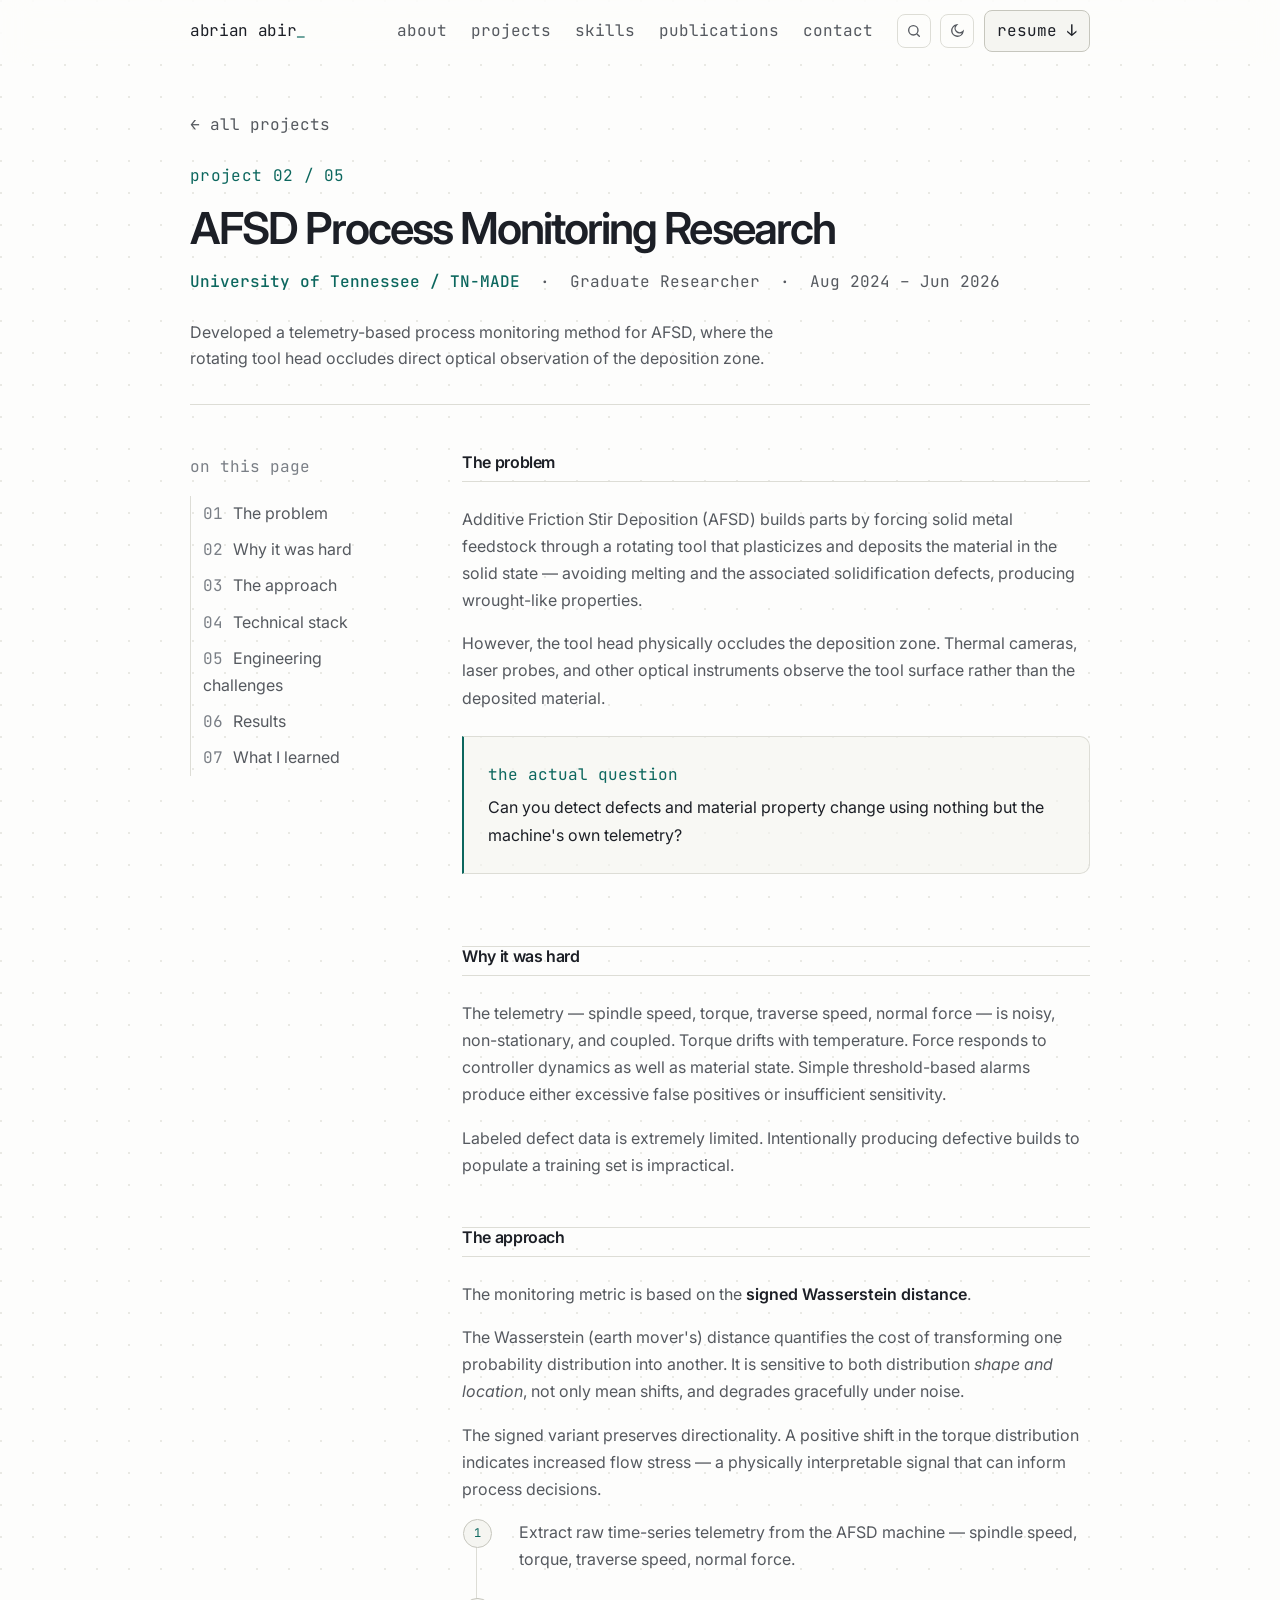
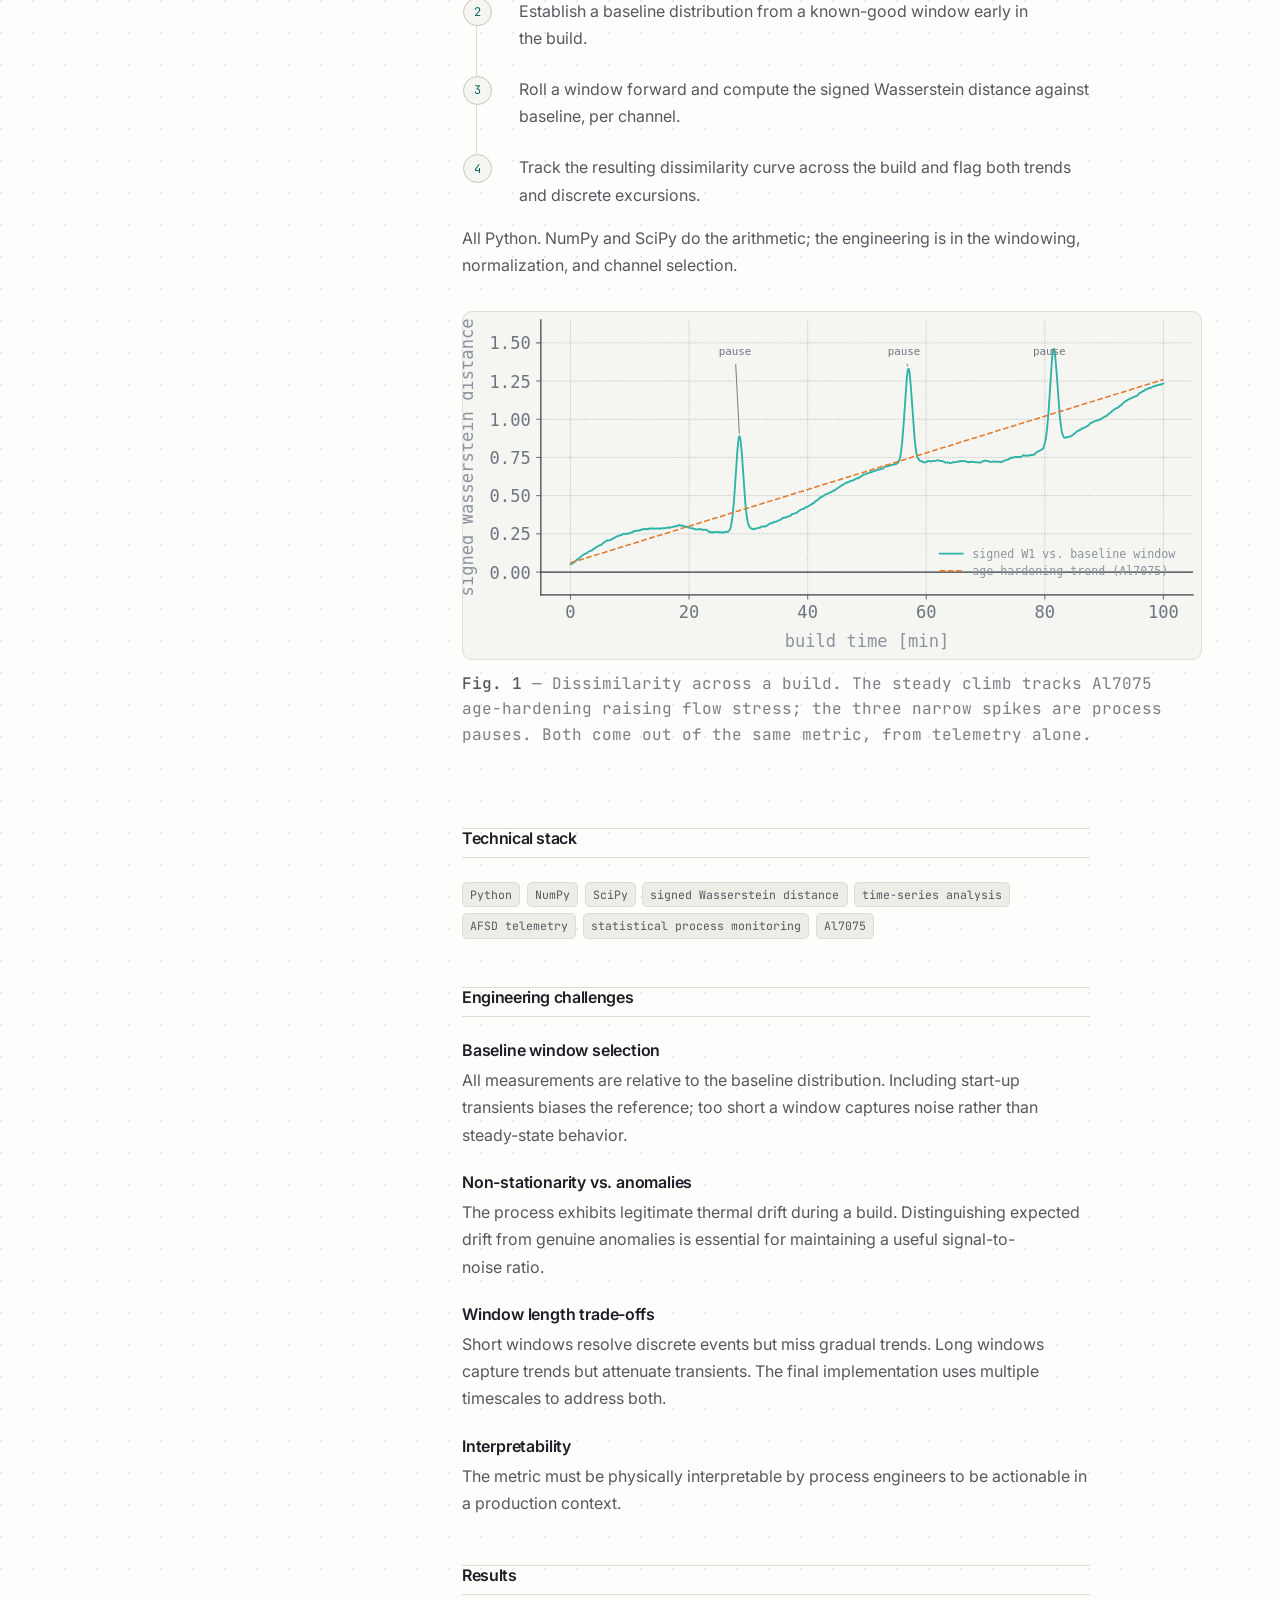
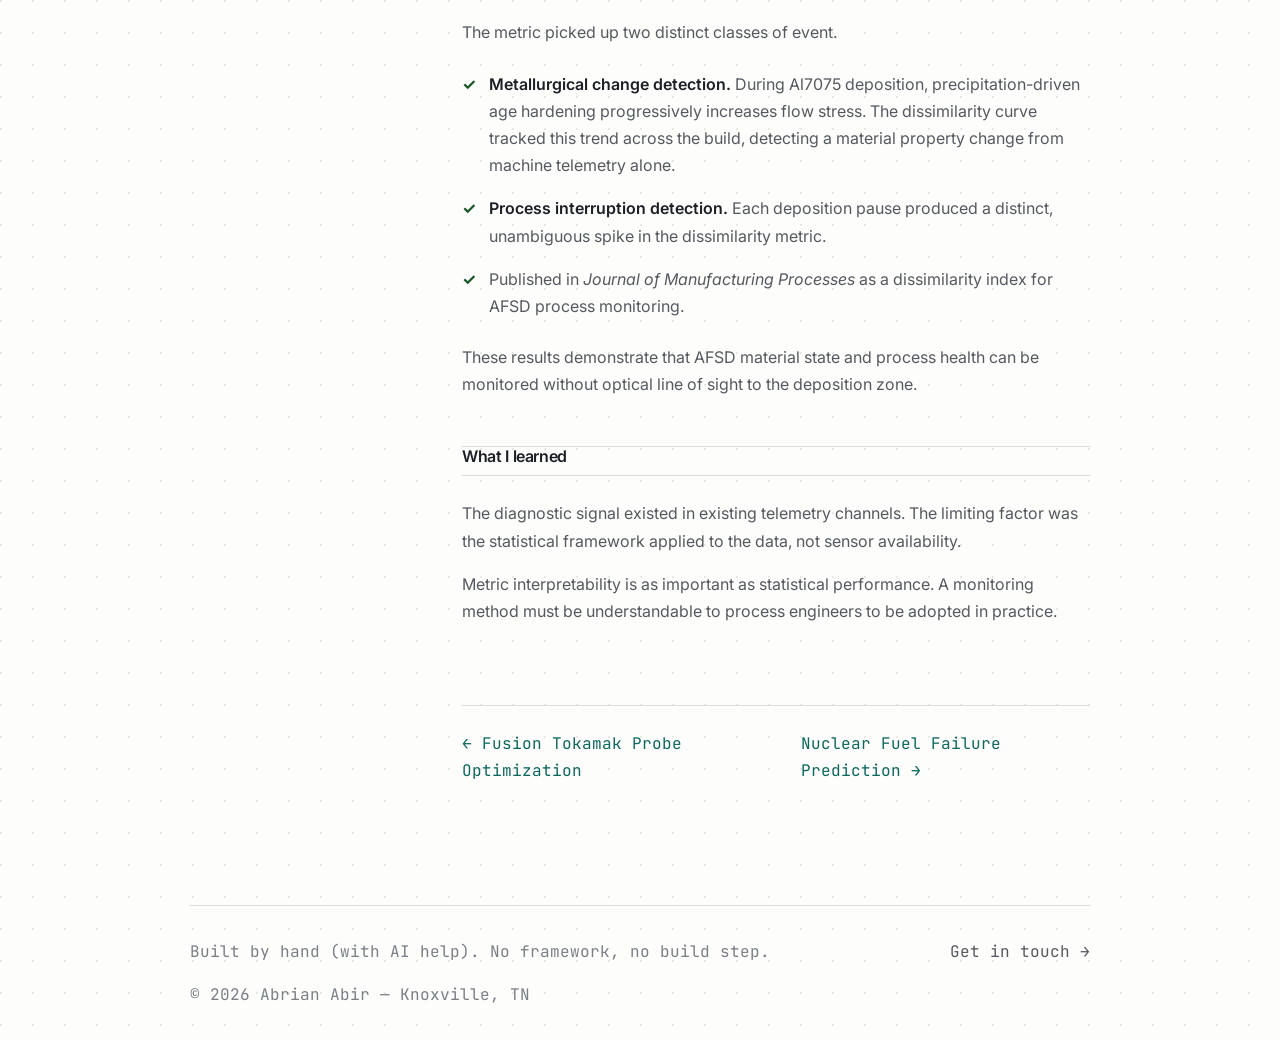
==== commit ab49fa75: "Update tokamak-probe.html and resume.pdf with various enhancements - Improved the favicon SVG in tok" ====
--- a/projects/afsd-monitoring.html
+++ b/projects/afsd-monitoring.html
@@ -1,4 +1,4 @@
-<!DOCTYPE html><html lang="en" data-theme="light"><head><meta charset="utf-8"><meta name="viewport" content="width=device-width, initial-scale=1"><title>AFSD Process Monitoring Research — Abrian Abir</title><meta name="description" content="In-situ defect detection for additive friction stir deposition using the signed Wasserstein distance on raw machine telemetry — no optical access required."><meta name="author" content="Abrian Abir"><meta name="theme-color" content="#FDFDFC"><link rel="canonical" href="https://a-abir.github.io/projects/afsd-monitoring.html"><meta property="og:type" content="article"><meta property="og:url" content="https://a-abir.github.io/projects/afsd-monitoring.html"><meta property="og:title" content="AFSD Process Monitoring Research — Abrian Abir"><meta property="og:description" content="In-situ defect detection for additive friction stir deposition using the signed Wasserstein distance on raw machine telemetry — no optical access required."><meta property="og:image" content="https://a-abir.github.io/assets/img/og/og-afsd-monitoring.png"><meta property="og:image:width" content="1200"><meta property="og:image:height" content="630"><meta property="og:image:alt" content="AFSD Process Monitoring Research — UTK · TN-MADE"><meta name="twitter:card" content="summary_large_image"><link rel="icon" href="data:image/svg+xml,<svg xmlns='http://www.w3.org/2000/svg' viewBox='0 0 100 100'><rect width='100' height='100' rx='18' fill='%230D1117'/><text y='.9em' x='50%25' text-anchor='middle' font-size='62' font-family='monospace' fill='%234FD1C5'>a</text></svg>"><link rel="preconnect" href="https://fonts.googleapis.com"><link rel="preconnect" href="https://fonts.gstatic.com" crossorigin><link rel="preload" as="style" href="https://fonts.googleapis.com/css2?family=Inter:wght@400;500;600;700&amp;family=JetBrains+Mono:wght@400;500&amp;display=swap"><link rel="stylesheet" href="https://fonts.googleapis.com/css2?family=Inter:wght@400;500;600;700&amp;family=JetBrains+Mono:wght@400;500&amp;display=swap" media="print" onload="this.media='all'"><noscript><link rel="stylesheet" href="https://fonts.googleapis.com/css2?family=Inter:wght@400;500;600;700&amp;family=JetBrains+Mono:wght@400;500&amp;display=swap"></noscript><link rel="stylesheet" href="../assets/css/style.min.css?v=614cabe03f"><link rel="expect" href="#main" blocking="render"><script>
+<!DOCTYPE html><html lang="en" data-theme="light"><head><meta charset="utf-8"><meta name="viewport" content="width=device-width, initial-scale=1"><title>AFSD Process Monitoring Research — Abrian Abir</title><meta name="description" content="In-situ defect detection for additive friction stir deposition using the signed Wasserstein distance on raw machine telemetry — no optical access required."><meta name="author" content="Abrian Abir"><meta name="theme-color" content="#FDFDFC"><link rel="canonical" href="https://a-abir.github.io/projects/afsd-monitoring.html"><meta property="og:type" content="article"><meta property="og:url" content="https://a-abir.github.io/projects/afsd-monitoring.html"><meta property="og:title" content="AFSD Process Monitoring Research — Abrian Abir"><meta property="og:description" content="In-situ defect detection for additive friction stir deposition using the signed Wasserstein distance on raw machine telemetry — no optical access required."><meta property="og:image" content="https://a-abir.github.io/assets/img/og/og-afsd-monitoring.png"><meta property="og:image:width" content="1200"><meta property="og:image:height" content="630"><meta property="og:image:alt" content="AFSD Process Monitoring Research — UTK · TN-MADE"><meta name="twitter:card" content="summary_large_image"><link rel="icon" href="data:image/svg+xml,<svg xmlns='http://www.w3.org/2000/svg' viewBox='0 0 100 100'><rect width='100' height='100' rx='20' fill='%230D1117'/><text y='70' x='42' text-anchor='middle' font-size='64' font-family='monospace' font-weight='bold' fill='%234FD1C5'>A</text><rect x='68' y='50' width='12' height='20' fill='%234FD1C5'/></svg>"><link rel="preconnect" href="https://fonts.googleapis.com"><link rel="preconnect" href="https://fonts.gstatic.com" crossorigin><link rel="preload" as="style" href="https://fonts.googleapis.com/css2?family=Inter:wght@400;500;600;700&amp;family=JetBrains+Mono:wght@400;500&amp;display=swap"><link rel="stylesheet" href="https://fonts.googleapis.com/css2?family=Inter:wght@400;500;600;700&amp;family=JetBrains+Mono:wght@400;500&amp;display=swap" media="print" onload="this.media='all'"><noscript><link rel="stylesheet" href="https://fonts.googleapis.com/css2?family=Inter:wght@400;500;600;700&amp;family=JetBrains+Mono:wght@400;500&amp;display=swap"></noscript><link rel="stylesheet" href="../assets/css/style.min.css?v=8f8ec3ad8d"><link rel="expect" href="#main" blocking="render"><script>
   (() => { try {
     const s = localStorage.getItem('theme');
     document.documentElement.dataset.theme =
@@ -6,8 +6,8 @@
   } catch { document.documentElement.dataset.theme = 'light'; } })();
 </script><script type="speculationrules">
 {"prefetch":[{"where":{"selector_matches":".card a, .proj-nav a, .backlink, .pal a"},"eagerness":"moderate"}]}
-</script></head><body><div class="progress" aria-hidden="true"></div><a class="skip" href="#main">Skip to content</a><header class="nav"><div class="nav__inner"><a class="nav__brand" href="../index.html">abrian&nbsp;abir</a><nav aria-label="Primary"><ul class="nav__links"><li><a href="../index.html#about">about</a></li><li><a href="../index.html#projects">projects</a></li><li><a href="../index.html#skills">skills</a></li><li><a href="../index.html#publications">publications</a></li><li><a href="../index.html#contact">contact</a></li></ul></nav><div class="nav__actions"><button class="icon-btn" data-open-palette aria-label="Search (Ctrl K)" title="Search — Ctrl K"><svg viewBox="0 0 24 24" fill="none" stroke="currentColor" stroke-width="2" stroke-linecap="round"><circle cx="11" cy="11" r="7"/><path d="m20 20-3.2-3.2"/></svg></button><button class="icon-btn" id="theme-toggle" aria-label="Switch theme" title="Toggle theme"><svg class="i-sun" viewBox="0 0 24 24" fill="none" stroke="currentColor" stroke-width="2" stroke-linecap="round"><circle cx="12" cy="12" r="4.2"/><path d="M12 2v2M12 20v2M2 12h2M20 12h2M4.9 4.9l1.4 1.4M17.7 17.7l1.4 1.4M19.1 4.9l-1.4 1.4M6.3 17.7l-1.4 1.4"/></svg><svg class="i-moon" viewBox="0 0 24 24" fill="none" stroke="currentColor" stroke-width="2" stroke-linecap="round"><path d="M21 12.8A8.5 8.5 0 1 1 11.2 3a6.6 6.6 0 0 0 9.8 9.8Z"/></svg></button><a class="btn btn--sm nav__resume" href="../resume.pdf" download>resume ↓</a><button class="icon-btn nav__burger" id="nav-toggle" aria-label="Open menu"
-aria-expanded="false" aria-controls="nav-mobile"><span class="i-open"><svg viewBox="0 0 24 24" fill="none" stroke="currentColor" stroke-width="2" stroke-linecap="round"><path d="M4 7h16M4 12h16M4 17h16"/></svg></span><span class="i-close"><svg viewBox="0 0 24 24" fill="none" stroke="currentColor" stroke-width="2" stroke-linecap="round"><path d="M6 6l12 12M18 6L6 18"/></svg></span></button></div></div><div class="nav__mobile" id="nav-mobile" hidden><nav aria-label="Mobile"><ul><li><a href="../index.html#about">about</a></li><li><a href="../index.html#projects">projects</a></li><li><a href="../index.html#skills">skills</a></li><li><a href="../index.html#philosophy">philosophy</a></li><li><a href="../index.html#interests">interests</a></li><li><a href="../index.html#publications">publications</a></li><li><a href="../index.html#contact">contact</a></li></ul></nav><a class="btn btn--primary nav__mobile-cta" href="../resume.pdf" download>Download resume (PDF)</a></div></header><main id="main"><div class="wrap proj-hero" data-slug="afsd-monitoring"><a class="backlink" href="../index.html#projects">← all projects</a><p class="eyebrow">project 02 / 05</p><h1 class="vt-title">AFSD Process Monitoring Research</h1><p class="meta"><b>University of Tennessee / TN-MADE</b> &nbsp;·&nbsp; Graduate Researcher &nbsp;·&nbsp; Aug 2024 – Jun 2026</p><p class="lede">Developed a telemetry-based process monitoring method for AFSD, where the rotating tool head occludes direct optical observation of the deposition zone.</p></div><div class="wrap proj-layout"><aside class="toc" aria-label="On this page"><p>on this page</p><ol><li><a href="#problem">The problem</a></li><li><a href="#hard">Why it was hard</a></li><li><a href="#approach">The approach</a></li><li><a href="#stack">Technical stack</a></li><li><a href="#challenges">Engineering challenges</a></li><li><a href="#results">Results</a></li><li><a href="#learned">What I learned</a></li></ol></aside><article class="proj-body"><section id="problem"><h2>The problem</h2><p>Additive Friction Stir Deposition (AFSD) builds parts by forcing solid metal feedstock through a rotating tool that plasticizes and deposits the material in the solid state — avoiding melting and the associated solidification defects, producing wrought-like properties.</p><p>However, the tool head physically occludes the deposition zone. Thermal cameras, laser probes, and other optical instruments observe the tool surface rather than the deposited material.</p><div class="callout"><span class="lbl">the actual question</span><p>Can you detect defects and material property change using nothing but the machine's own telemetry?</p></div></section><section id="hard"><h2>Why it was hard</h2><p>The telemetry — spindle speed, torque, traverse speed, normal force — is noisy, non-stationary, and coupled. Torque drifts with temperature. Force responds to controller dynamics as well as material state. Simple threshold-based alarms produce either excessive false positives or insufficient sensitivity.</p><p>Labeled defect data is extremely limited. Intentionally producing defective builds to populate a training set is impractical.</p></section><section id="approach"><h2>The approach</h2><p>The monitoring metric is based on the <strong>signed Wasserstein distance</strong>.</p><p>The Wasserstein (earth mover's) distance quantifies the cost of transforming one probability distribution into another. It is sensitive to both distribution <em>shape and location</em>, not only mean shifts, and degrades gracefully under noise.</p><p>The signed variant preserves directionality. A positive shift in the torque distribution indicates increased flow stress — a physically interpretable signal that can inform process decisions.</p><ol class="pipeline"><li><span>Extract raw time-series telemetry from the AFSD machine — spindle speed, torque, traverse speed, normal force.</span></li><li><span>Establish a baseline distribution from a known-good window early in the build.</span></li><li><span>Roll a window forward and compute the signed Wasserstein distance against baseline, per channel.</span></li><li><span>Track the resulting dissimilarity curve across the build and flag both trends and discrete excursions.</span></li></ol><p>All Python. NumPy and SciPy do the arithmetic; the engineering is in the windowing, normalization, and channel selection.</p><figure><img src="../assets/img/fig-afsd-dissimilarity.svg" alt="Signed Wasserstein distance plotted against build time. The curve trends steadily upward, with three sharp narrow spikes annotated as process pauses."
+</script></head><body><div class="progress" aria-hidden="true"></div><a class="skip" href="#main">Skip to content</a><header class="nav"><div class="nav__inner"><a class="nav__brand" href="../index.html">abrian&nbsp;abir</a><nav aria-label="Primary"><ul class="nav__links"><li><a href="../index.html#about">about</a></li><li><a href="../index.html#projects">projects</a></li><li><a href="../index.html#skills">skills</a></li><li><a href="../index.html#publications">publications</a></li><li><a href="../index.html#contact">contact</a></li></ul></nav><div class="nav__actions"><button class="icon-btn" data-open-palette aria-label="Search (Ctrl K)" title="Search — Ctrl K"><svg viewBox="0 0 24 24" fill="none" stroke="currentColor" stroke-width="2" stroke-linecap="round"><circle cx="11" cy="11" r="7"/><path d="m20 20-3.2-3.2"/></svg></button><button class="icon-btn" id="theme-toggle" aria-label="Switch theme" title="Toggle theme"><svg class="i-sun" viewBox="0 0 24 24" fill="none" stroke="currentColor" stroke-width="2" stroke-linecap="round"><circle cx="12" cy="12" r="4.2"/><path d="M12 2v2M12 20v2M2 12h2M20 12h2M4.9 4.9l1.4 1.4M17.7 17.7l1.4 1.4M19.1 4.9l-1.4 1.4M6.3 17.7l-1.4 1.4"/></svg><svg class="i-moon" viewBox="0 0 24 24" fill="none" stroke="currentColor" stroke-width="2" stroke-linecap="round"><path d="M21 12.8A8.5 8.5 0 1 1 11.2 3a6.6 6.6 0 0 0 9.8 9.8Z"/></svg></button><a class="btn btn--sm nav__resume" target="_blank" rel="noopener" href="../resume.pdf" download>resume ↓</a><button class="icon-btn nav__burger" id="nav-toggle" aria-label="Open menu"
+aria-expanded="false" aria-controls="nav-mobile"><span class="i-open"><svg viewBox="0 0 24 24" fill="none" stroke="currentColor" stroke-width="2" stroke-linecap="round"><path d="M4 7h16M4 12h16M4 17h16"/></svg></span><span class="i-close"><svg viewBox="0 0 24 24" fill="none" stroke="currentColor" stroke-width="2" stroke-linecap="round"><path d="M6 6l12 12M18 6L6 18"/></svg></span></button></div></div><div class="nav__mobile" id="nav-mobile" hidden><nav aria-label="Mobile"><ul><li><a href="../index.html#about">about</a></li><li><a href="../index.html#projects">projects</a></li><li><a href="../index.html#skills">skills</a></li><li><a href="../index.html#philosophy">philosophy</a></li><li><a href="../index.html#interests">interests</a></li><li><a href="../index.html#publications">publications</a></li><li><a href="../index.html#contact">contact</a></li></ul></nav><a class="btn btn--primary nav__mobile-cta" target="_blank" rel="noopener" href="../resume.pdf" download>Download resume (PDF)</a></div></header><main id="main"><div class="wrap proj-hero" data-slug="afsd-monitoring"><a class="backlink" href="../index.html#projects">← all projects</a><p class="eyebrow">project 02 / 05</p><h1 class="vt-title">AFSD Process Monitoring Research</h1><p class="meta"><b>University of Tennessee / TN-MADE</b> &nbsp;·&nbsp; Graduate Researcher &nbsp;·&nbsp; Aug 2024 – Jun 2026</p><p class="lede">Developed a telemetry-based process monitoring method for AFSD, where the rotating tool head occludes direct optical observation of the deposition zone.</p></div><div class="wrap proj-layout"><aside class="toc" aria-label="On this page"><p>on this page</p><ol><li><a href="#problem">The problem</a></li><li><a href="#hard">Why it was hard</a></li><li><a href="#approach">The approach</a></li><li><a href="#stack">Technical stack</a></li><li><a href="#challenges">Engineering challenges</a></li><li><a href="#results">Results</a></li><li><a href="#learned">What I learned</a></li></ol></aside><article class="proj-body"><section id="problem"><h2>The problem</h2><p>Additive Friction Stir Deposition (AFSD) builds parts by forcing solid metal feedstock through a rotating tool that plasticizes and deposits the material in the solid state — avoiding melting and the associated solidification defects, producing wrought-like properties.</p><p>However, the tool head physically occludes the deposition zone. Thermal cameras, laser probes, and other optical instruments observe the tool surface rather than the deposited material.</p><div class="callout"><span class="lbl">the actual question</span><p>Can you detect defects and material property change using nothing but the machine's own telemetry?</p></div></section><section id="hard"><h2>Why it was hard</h2><p>The telemetry — spindle speed, torque, traverse speed, normal force — is noisy, non-stationary, and coupled. Torque drifts with temperature. Force responds to controller dynamics as well as material state. Simple threshold-based alarms produce either excessive false positives or insufficient sensitivity.</p><p>Labeled defect data is extremely limited. Intentionally producing defective builds to populate a training set is impractical.</p></section><section id="approach"><h2>The approach</h2><p>The monitoring metric is based on the <strong>signed Wasserstein distance</strong>.</p><p>The Wasserstein (earth mover's) distance quantifies the cost of transforming one probability distribution into another. It is sensitive to both distribution <em>shape and location</em>, not only mean shifts, and degrades gracefully under noise.</p><p>The signed variant preserves directionality. A positive shift in the torque distribution indicates increased flow stress — a physically interpretable signal that can inform process decisions.</p><ol class="pipeline"><li><span>Extract raw time-series telemetry from the AFSD machine — spindle speed, torque, traverse speed, normal force.</span></li><li><span>Establish a baseline distribution from a known-good window early in the build.</span></li><li><span>Roll a window forward and compute the signed Wasserstein distance against baseline, per channel.</span></li><li><span>Track the resulting dissimilarity curve across the build and flag both trends and discrete excursions.</span></li></ol><p>All Python. NumPy and SciPy do the arithmetic; the engineering is in the windowing, normalization, and channel selection.</p><figure><img src="../assets/img/fig-afsd-dissimilarity.svg" alt="Signed Wasserstein distance plotted against build time. The curve trends steadily upward, with three sharp narrow spikes annotated as process pauses."
 width="475" height="223" loading="lazy" decoding="async"><figcaption><b>Fig. 1</b> — Dissimilarity across a build. The steady climb tracks Al7075 age-hardening raising flow stress; the three narrow spikes are process pauses. Both come out of the same metric, from telemetry alone.</figcaption></figure></section><section id="stack"><h2>Technical stack</h2><div class="stack-grid"><span class="tag">Python</span><span class="tag">NumPy</span><span class="tag">SciPy</span><span class="tag">signed Wasserstein distance</span><span class="tag">time-series analysis</span><span class="tag">AFSD telemetry</span><span class="tag">statistical process monitoring</span><span class="tag">Al7075</span></div></section><section id="challenges"><h2>Engineering challenges</h2><h3>Baseline window selection</h3><p>All measurements are relative to the baseline distribution. Including start-up transients biases the reference; too short a window captures noise rather than steady-state behavior.</p><h3>Non-stationarity vs. anomalies</h3><p>The process exhibits legitimate thermal drift during a build. Distinguishing expected drift from genuine anomalies is essential for maintaining a useful signal-to-noise ratio.</p><h3>Window length trade-offs</h3><p>Short windows resolve discrete events but miss gradual trends. Long windows capture trends but attenuate transients. The final implementation uses multiple timescales to address both.</p><h3>Interpretability</h3><p>The metric must be physically interpretable by process engineers to be actionable in a production context.</p></section><section id="results"><h2>Results</h2><p>The metric picked up two distinct classes of event.</p><ul class="results"><li><span><strong>Metallurgical change detection.</strong> During Al7075 deposition, precipitation-driven age hardening progressively increases flow stress. The dissimilarity curve tracked this trend across the build, detecting a material property change from machine telemetry alone.</span></li><li><span><strong>Process interruption detection.</strong> Each deposition pause produced a distinct, unambiguous spike in the dissimilarity metric.</span></li><li><span>Published in <em>Journal of Manufacturing Processes</em> as a dissimilarity index for AFSD process monitoring.</span></li></ul><p>These results demonstrate that AFSD material state and process health can be monitored without optical line of sight to the deposition zone.</p></section><section id="learned"><h2>What I learned</h2><p>The diagnostic signal existed in existing telemetry channels. The limiting factor was the statistical framework applied to the data, not sensor availability.</p><p>Metric interpretability is as important as statistical performance. A monitoring method must be understandable to process engineers to be adopted in practice.</p></section><nav class="proj-nav" aria-label="Project navigation"><a href="tokamak-probe.html">← Fusion Tokamak Probe Optimization</a>
 <a href="fuel-failure.html">Nuclear Fuel Failure Prediction →</a></nav></article></div></main><footer class="footer wrap"><span>Built by hand (with AI help). No framework, no build step.</span>
 <span><a href="../index.html#contact">Get in touch →</a></span>
--- a/assets/css/style.min.css
+++ b/assets/css/style.min.css
@@ -1 +1 @@
-:root{--bg:#141a23;--bg-grid:#21252b;--surface:#1f242b;--surface-2:#1C222B;--border:#ffffff0f;--border-strong:#30363D;--text:#E6EDF3;--text-dim:#8B949E;--text-faint:#6E7681;--accent:#4FD1C5;--accent-alt:#F0883E;--data-green:#3FB950;--shadow:0 1px 2px rgb(0 0 0 / .4),0 8px 24px rgb(0 0 0 / .24);--font-sans:"Inter",ui-sans-serif,system-ui,-apple-system,"Segoe UI",Roboto,Helvetica,Arial,sans-serif;--font-mono:"JetBrains Mono",ui-monospace,SFMono-Regular,"SF Mono",Menlo,Consolas,"Liberation Mono",monospace;--step--1:clamp(.78rem,.76rem+.1vw,.84rem);--step-0:clamp(1rem,.97rem+.16vw,1.08rem);--step-1:clamp(1.1rem,1.05rem+.35vw,1.4rem);--step-2:clamp(1.5rem,1.32rem+.8vw,2.1rem);--step-3:clamp(1.9rem,1.55rem + 1.5vw,3rem);--step-4:clamp(2.9rem,2.1rem + 4.2vw,5.6rem);--s1:.5rem;--s2:1rem;--s3:1.5rem;--s4:2rem;--s5:3rem;--s6:4.5rem;--s7:7.5rem;--measure:70ch;--wide:900px;--radius:10px;--ease:cubic-bezier(.22,1,.36,1);--nav-h:62px}[data-theme="light"]{--bg:#FDFDFC;--bg-grid:#E9E9E4;--surface:#F5F5F1;--surface-2:#EDEDE7;--border:#DDDDD6;--border-strong:#C6C6BD;--text:#1C1F26;--text-dim:#55595F;--text-faint:#7A7F86;--accent:#0c675e;--accent-alt:#B85C10;--data-green:#165524;--shadow:0 1px 2px rgb(0 0 0 / .06),0 8px 24px rgb(0 0 0 / .07)}*,*::before,*::after{box-sizing:border-box}*{margin:0}html{-webkit-text-size-adjust:100%;scroll-behavior:smooth;overflow-x:clip}@media (prefers-reduced-motion:reduce){html{scroll-behavior:auto}*,*::before,*::after{animation-duration:.01ms !important;animation-iteration-count:1 !important;transition-duration:.01ms !important;scroll-behavior:auto !important}}img,svg,video{display:block;max-width:100%;height:auto}button,input,textarea,select{font:inherit;color:inherit}ul,ol{padding:0}body{background-color:var(--bg);background-image:radial-gradient(circle at 1px 1px,var(--bg-grid) 1px,transparent 0);background-size:32px 32px;color:var(--text);font-family:var(--font-sans);font-size:var(--step-0);line-height:1.7;-webkit-font-smoothing:antialiased;text-rendering:optimizeLegibility;overflow-x:clip}h1,h2,h3,h4{font-weight:600;letter-spacing:-.022em;line-height:1.15;text-wrap:balance}h1{font-size:var(--step-4);letter-spacing:-.045em;line-height:.95}h2{font-size:var(--step-3)}h3{font-size:var(--step-1);letter-spacing:-.012em}h4{font-size:var(--step-0)}p{text-wrap:pretty}a{color:var(--accent);text-decoration:none}a:hover{text-decoration:underline;text-underline-offset:3px}:focus-visible{outline:2px solid var(--accent);outline-offset:3px;border-radius:3px}code,kbd,.mono{font-family:var(--font-mono);font-size:.88em}hr{border:0;height:1px;background:var(--border);margin-block:var(--s5)}::selection{background:color-mix(in srgb,var(--accent) 30%,transparent)}p,li,dd,h1,h2,h3,h4,figcaption{overflow-wrap:break-word}.wrap{width:min(100% - 2.5rem,var(--wide));margin-inline:auto}.prose{max-width:var(--measure)}section[id]{scroll-margin-top:96px;padding-block:var(--s7)}section[id]+section[id]{border-top:1px solid var(--border)}@media (max-width:640px){section[id]{padding-block:var(--s6)}}.skip{position:absolute;left:-9999px;top:0;z-index:999;background:var(--accent);color:var(--bg);padding:.6rem 1rem;border-radius:0 0 var(--radius) 0}.skip:focus{left:0}.nav{position:sticky;top:0;z-index:100;backdrop-filter:blur(14px) saturate(160%);background:color-mix(in srgb,var(--bg) 78%,transparent);border-bottom:1px solid transparent;transition:border-color .25s var(--ease),background .25s var(--ease)}.nav[data-scrolled="true"]{border-bottom-color:var(--border)}.nav__inner{width:min(100% - 2rem,var(--wide));margin-inline:auto;display:flex;align-items:center;gap:var(--s3);height:var(--nav-h);min-width:0}.nav__brand{font-family:var(--font-mono);font-size:var(--step--1);color:var(--text);letter-spacing:-.02em;margin-right:auto;white-space:nowrap;min-width:0;overflow:hidden;text-overflow:ellipsis}.nav__brand::after{content:"_";color:var(--accent);animation:blink 1.25s steps(1) infinite}@keyframes blink{50%{opacity:0}}.nav__links{display:flex;gap:var(--s3);list-style:none}.nav__links a{font-family:var(--font-mono);font-size:var(--step--1);color:var(--text-dim);position:relative;padding-block:4px;text-decoration:none}.nav__links a::after{content:"";position:absolute;left:0;bottom:0;height:1.5px;width:100%;background:var(--accent);transform:scaleX(0);transform-origin:left;transition:transform .28s var(--ease)}.nav__links a:hover{color:var(--text)}.nav__links a:hover::after,.nav__links a[aria-current="true"]::after{transform:scaleX(1)}.nav__links a[aria-current="true"]{color:var(--text)}.nav__actions{display:flex;align-items:center;gap:.6rem;flex:0 0 auto}.icon-btn{display:grid;place-items:center;width:34px;height:34px;background:transparent;border:1px solid var(--border);border-radius:8px;cursor:pointer;color:var(--text-dim);transition:color .2s,border-color .2s,background .2s;flex:0 0 auto}.icon-btn:hover{color:var(--text);border-color:var(--border-strong);background:var(--surface)}.icon-btn svg{width:16px;height:16px}[data-theme="light"] .icon-btn .i-sun,.icon-btn .i-moon{display:none}[data-theme="light"] .icon-btn .i-moon{display:block}.nav__burger{display:none}.nav__burger .i-close{display:none}.nav__burger[aria-expanded="true"] .i-open{display:none}.nav__burger[aria-expanded="true"] .i-close{display:block}.nav__burger svg{width:18px;height:18px}.nav__mobile{display:none;border-top:1px solid var(--border);background:color-mix(in srgb,var(--bg) 96%,transparent);backdrop-filter:blur(14px) saturate(160%);padding:var(--s2) 0 var(--s3);max-height:calc(100dvh - var(--nav-h));overflow-y:auto;overscroll-behavior:contain}.nav__mobile[hidden]{display:none}.nav__mobile ul{list-style:none;width:min(100% - 2.5rem,var(--wide));margin-inline:auto}.nav__mobile a{display:flex;align-items:center;justify-content:space-between;font-family:var(--font-mono);font-size:var(--step-0);color:var(--text);text-decoration:none;padding:.85rem .25rem;border-bottom:1px solid var(--border);min-height:44px;-webkit-tap-highlight-color:transparent}.nav__mobile a::after{content:"→";color:var(--text-faint)}.nav__mobile a:active{color:var(--accent)}.nav__mobile a[aria-current="true"]{color:var(--accent)}.nav__mobile a[aria-current="true"]::after{content:"•";color:var(--accent)}.nav__mobile-cta{width:min(100% - 2.5rem,var(--wide));margin:var(--s3) auto 0;justify-content:center}@media (max-width:760px){.nav__links{display:none}.nav__burger{display:grid}.nav__resume{display:inline-flex;white-space:nowrap}.nav__mobile:not([hidden]){display:block}}@media (max-width:420px){.nav__inner{gap:var(--s2)}.nav__resume{display:none !important}}.btn{display:inline-flex;align-items:center;gap:.5rem;font-family:var(--font-mono);font-size:var(--step--1);padding:.62rem 1.05rem;border-radius:8px;border:1px solid var(--border-strong);color:var(--text);background:var(--surface);text-decoration:none;cursor:pointer;transition:transform .18s var(--ease),border-color .2s,background .2s,color .2s}.btn:hover{text-decoration:none;border-color:var(--accent);color:var(--accent);transform:translateY(-1px)}.btn--primary{background:var(--accent);color:#07110F;border-color:var(--accent);font-weight:600}[data-theme="light"] .btn--primary{color:#FDFDFC}.btn--primary:hover{color:#07110F;background:color-mix(in srgb,var(--accent) 86%,white)}[data-theme="light"] .btn--primary:hover{color:#FDFDFC}.btn--ghost{background:transparent}.btn--sm{padding:.42rem .75rem}.hero{position:relative;padding-block:clamp(3.5rem,8vw,7rem) var(--s6);overflow:hidden}.hero__plot{position:absolute;inset:0;width:100%;height:100%;opacity:.09;pointer-events:none;mask-image:linear-gradient(to bottom,transparent,#000 25%,#000 70%,transparent)}.hero__plot path{fill:none;stroke:var(--accent);stroke-width:1.2;vector-effect:non-scaling-stroke}.hero__plot .grid{stroke:var(--text-faint);stroke-width:.5;opacity:.5}.hero__plot .trace{opacity:0;animation:trace-in 1s var(--ease) .15s forwards}@keyframes trace-in{to{opacity:1}}@media (min-width:821px) and (pointer:fine){.hero__plot .trace{opacity:1;stroke-dasharray:2600;stroke-dashoffset:2600;animation:draw 6s var(--ease) forwards}@keyframes draw{to{stroke-dashoffset:0}}}.hero__copy{min-width:0}.hero__inner{position:relative;z-index:2;display:grid;grid-template-columns:minmax(0,1fr) clamp(180px,22vw,250px);gap:clamp(2rem,5vw,4.5rem);align-items:center}.hero__portrait{margin:0;position:relative;width:100%;aspect-ratio:1;justify-self:end}.hero__portrait img{width:100%;height:100%;border-radius:18px;object-fit:cover;object-position:center 18%;background:var(--surface);box-shadow:0 0 0 1px var(--border-strong),0 24px 48px -18px rgb(0 0 0 / .45)}[data-theme="light"] .hero__portrait img{box-shadow:0 0 0 1px var(--border-strong),0 24px 48px -20px rgb(0 0 0 / .18)}.eyebrow{font-family:var(--font-mono);font-size:var(--step--1);color:var(--accent);text-transform:lowercase;letter-spacing:.02em;margin-bottom:var(--s2)}.hero h1{margin-bottom:.5rem}.hero__creds{font-family:var(--font-mono);font-size:var(--step--1);color:var(--text-faint);margin-bottom:var(--s3)}.hero__headline{font-size:var(--step-2);font-weight:600;letter-spacing:-.025em;line-height:1.15;max-width:28ch;margin-bottom:var(--s3);color:var(--text);text-wrap:balance}.hero__headline .cursor{display:none}.hero__pitch{max-width:54ch;color:var(--text-dim);font-size:var(--step-0);line-height:1.6;margin-bottom:var(--s4)}.hero__pitch strong{color:var(--text);font-weight:500}.hero__meta{display:flex;flex-wrap:wrap;gap:.5rem 1.5rem;font-family:var(--font-mono);font-size:var(--step--1);color:var(--text-dim);margin-bottom:var(--s4)}.hero__meta span{display:inline-flex;align-items:center;gap:.45rem}.hero__meta svg{width:14px;height:14px;color:var(--text-faint)}.dot{position:relative;width:7px;height:7px;border-radius:50%;background:var(--data-green)}.dot::after{content:"";position:absolute;inset:0;border-radius:50%;background:var(--data-green);animation:pulse 2.4s ease-out infinite;will-change:transform,opacity}@keyframes pulse{0%{transform:scale(1);opacity:.7}70%{transform:scale(3);opacity:0}100%{transform:scale(3);opacity:0}}@media (prefers-reduced-motion:reduce){.dot::after{animation:none}}.hero__cta{display:flex;flex-wrap:wrap;gap:.75rem}@media (max-width:820px){.hero__inner{grid-template-columns:1fr;gap:var(--s4)}.hero__portrait{order:-1;width:clamp(110px,30vw,150px);justify-self:start}.hero__portrait img{border-radius:14px}}@media (max-width:640px){.hero{padding-block:2.5rem var(--s6)}.hero__plot{opacity:.06}}.sec-label{font-family:var(--font-mono);font-size:var(--step--1);font-weight:400;letter-spacing:0;line-height:1.7;color:var(--text-faint);margin-bottom:var(--s2);display:flex;align-items:center;gap:.6rem}.sec-label::before{content:"//";color:var(--accent)}.sec-label::after{content:"";flex:1;height:1px;background:var(--border)}.sec-head{margin-bottom:var(--s4)}.sec-head h3{font-size:var(--step-3);letter-spacing:-.028em}.sec-head p{color:var(--text-dim);max-width:var(--measure);margin-top:var(--s2)}.about-grid{display:grid;grid-template-columns:minmax(0,1fr) 280px;gap:var(--s6);align-items:start}@media (max-width:860px){.about-grid{grid-template-columns:1fr;gap:var(--s4)}}.about-grid p{max-width:var(--measure)}.about-grid p+p{margin-top:var(--s2)}.about-grid h3{margin-top:var(--s4);margin-bottom:var(--s2);font-size:var(--step-1)}.about-closer{margin-top:var(--s3)}.timeline{list-style:none;position:sticky;top:96px}.timeline li{position:relative;padding-left:1.4rem;padding-bottom:var(--s3);border-left:1px solid var(--border)}.timeline li:last-child{border-left-color:transparent;padding-bottom:0}.timeline li::before{content:"";position:absolute;left:-4.5px;top:.55rem;width:8px;height:8px;border-radius:50%;background:var(--bg);border:1.5px solid var(--border-strong)}.timeline li[data-now]::before{background:var(--accent);border-color:var(--accent)}.timeline .org{font-weight:600;font-size:var(--step-0);display:block;line-height:1.35}.timeline .role{color:var(--text-dim);font-size:var(--step--1);display:block;line-height:1.5}.timeline .yr{font-family:var(--font-mono);font-size:var(--step--1);color:var(--text-faint);display:block}.tick-list{list-style:none;margin-top:var(--s2);max-width:var(--measure)}.tick-list li{position:relative;padding-left:1.5rem;margin-bottom:.4rem;color:var(--text-dim)}.tick-list li::before{content:"▸";position:absolute;left:0;color:var(--accent);font-size:.8em;top:.15em}.tick-list li>span{display:block}.cards{display:grid;gap:var(--s2);grid-template-columns:repeat(2,1fr)}@media (max-width:760px){.cards{grid-template-columns:1fr}}.card{position:relative;display:flex;flex-direction:column;background:var(--surface);border:1px solid var(--border);border-radius:var(--radius);padding:var(--s3);transition:border-color .25s var(--ease),transform .25s var(--ease),box-shadow .25s var(--ease);overflow:hidden}.card::after{content:"";position:absolute;inset:0;pointer-events:none;background:radial-gradient(400px circle at var(--mx,50%) var(--my,0%),color-mix(in srgb,var(--accent) 9%,transparent),transparent 65%);opacity:0;transition:opacity .3s}.card:hover::after{opacity:1}.card__idx{font-family:var(--font-mono);font-size:var(--step--1);color:var(--text-faint);margin-bottom:.6rem;display:flex;justify-content:space-between;gap:1rem}.card__idx .org{color:var(--accent)}.card h3{margin-bottom:.5rem}.card h3 a{color:var(--text)}.card h3 a::after{content:"";position:absolute;inset:0}.card h3 a:hover{color:var(--accent);text-decoration:none}.card p{color:var(--text-dim);font-size:calc(var(--step-0) * .96);flex:1}.card__tags{display:flex;flex-wrap:wrap;gap:.35rem;margin-top:var(--s2)}.card__more{font-family:var(--font-mono);font-size:var(--step--1);color:var(--accent);margin-top:var(--s2)}.card:hover .card__more .arw{transform:translateX(4px)}.card__more .arw{display:inline-block;transition:transform .25s var(--ease)}@media (min-width:761px){.cards .card:first-child{grid-column:1 / -1;padding:var(--s4);background:linear-gradient(140deg,color-mix(in srgb,var(--accent) 5%,var(--surface)),var(--surface) 55%)}.cards .card:first-child h3{font-size:var(--step-2);max-width:22ch}.cards .card:first-child>p{font-size:var(--step-1);max-width:56ch;line-height:1.5}.cards .card:first-child .card__idx{margin-bottom:var(--s2)}}.tag{font-family:var(--font-mono);font-size:.72rem;color:var(--text-dim);background:var(--surface-2);border:1px solid var(--border);border-radius:5px;padding:.12rem .45rem;white-space:nowrap}.skills{display:grid;gap:var(--s2);grid-template-columns:repeat(2,1fr)}@media (max-width:760px){.skills{grid-template-columns:1fr}}.skillgroup{border:1px solid var(--border);border-radius:var(--radius);padding:var(--s3);background:color-mix(in srgb,var(--surface) 55%,transparent)}.skillgroup h4{font-size:var(--step-0);margin-bottom:.3rem}.skillgroup>p{color:var(--text-faint);font-size:var(--step--1);margin-bottom:var(--s2);font-style:italic}.skillgroup ul{list-style:none;display:flex;flex-wrap:wrap;gap:.35rem}.skillgroup .sub{font-family:var(--font-mono);font-size:var(--step--1);color:var(--text-faint);width:100%;margin-top:.5rem;line-height:1.6}.pubs{list-style:none;counter-reset:pub}.pubs li{border-top:1px solid var(--border);padding-block:var(--s3);display:flex;align-items:flex-start;gap:var(--s2)}.pubs li:last-child{border-bottom:1px solid var(--border)}.pubs li::before{counter-increment:pub;content:"[" counter(pub) "]";font-family:var(--font-mono);font-size:var(--step--1);color:var(--text-faint);padding-top:.25rem;flex:0 0 2.6rem}.pubs li>div{flex:1 1 auto;min-width:0}.pubs h4{font-size:var(--step-1);font-weight:600;margin-bottom:.3rem;letter-spacing:-.015em}.pubs .journal{font-family:var(--font-mono);font-size:var(--step--1);color:var(--accent);margin-bottom:.5rem}.pubs .why{color:var(--text-dim);font-size:calc(var(--step-0) * .96);max-width:64ch}@media (max-width:560px){.pubs li::before{flex-basis:2rem}}.philo{display:grid;gap:var(--s2) var(--s4);grid-template-columns:repeat(2,1fr)}@media (max-width:760px){.philo{grid-template-columns:1fr}}.philo article{border-left:2px solid var(--border);padding:.2rem 0 .2rem var(--s3);transition:border-color .3s var(--ease)}.philo article:hover{border-left-color:var(--accent)}.philo h4{margin-bottom:.5rem;font-size:var(--step-1)}.philo p{color:var(--text-dim);font-size:calc(var(--step-0) * .96);max-width:var(--measure)}.philo .n{font-family:var(--font-mono);font-size:var(--step--1);color:var(--text-faint);display:block;margin-bottom:.3rem}.interests{display:grid;gap:1px;background:var(--border);border:1px solid var(--border);border-radius:var(--radius);overflow:hidden;grid-template-columns:repeat(auto-fill,minmax(258px,1fr))}@media (max-width:560px){.interests{grid-template-columns:1fr}}.interests>div{background:var(--bg);padding:var(--s3);transition:background .25s var(--ease)}.interests>div:hover{background:var(--surface)}.interests h4{font-family:var(--font-mono);font-size:var(--step--1);color:var(--accent);margin-bottom:.45rem;font-weight:500}.interests p{color:var(--text-dim);font-size:calc(var(--step-0) * .93);line-height:1.6}.contact-grid{display:grid;grid-template-columns:minmax(0,1fr) minmax(0,340px);gap:var(--s5);align-items:start}@media (max-width:860px){.contact-grid{grid-template-columns:1fr;gap:var(--s4)}}.contact-lead{font-size:var(--step-2);font-weight:600;letter-spacing:-.025em;line-height:1.25;margin-bottom:var(--s3);max-width:26ch}.contact-grid p{color:var(--text-dim);max-width:var(--measure)}.contact-grid p+p{margin-top:var(--s2)}.card-term{background:var(--surface);border:1px solid var(--border);border-radius:var(--radius);overflow:hidden;box-shadow:var(--shadow)}.card-term__bar{display:flex;align-items:center;gap:.4rem;padding:.55rem .75rem;border-bottom:1px solid var(--border);background:var(--surface-2)}.card-term__bar i{width:9px;height:9px;border-radius:50%;background:var(--border-strong)}.card-term__bar span{font-family:var(--font-mono);font-size:.72rem;color:var(--text-faint);margin-left:.35rem}.card-term dl{margin:0;padding:var(--s3);display:grid;grid-template-columns:5.5rem 1fr;gap:.55rem .75rem;font-family:var(--font-mono);font-size:var(--step--1)}.card-term dt{color:var(--text-faint)}.card-term dd{margin:0;overflow-wrap:anywhere;min-width:0}@media (max-width:420px){.card-term dl{grid-template-columns:4.5rem 1fr}}.footer{border-top:1px solid var(--border);padding-block:var(--s4);font-family:var(--font-mono);font-size:var(--step--1);color:var(--text-faint);display:flex;flex-wrap:wrap;gap:var(--s2);justify-content:space-between}.footer a{color:var(--text-dim)}.proj-hero{padding-block:var(--s5) var(--s4);border-bottom:1px solid var(--border)}.backlink{font-family:var(--font-mono);font-size:var(--step--1);color:var(--text-dim);display:inline-block;margin-bottom:var(--s3)}.backlink:hover{color:var(--accent);text-decoration:none}.proj-hero h1{font-size:var(--step-3);margin-bottom:var(--s2);max-width:20ch;line-height:1.05}.proj-hero .meta{font-family:var(--font-mono);font-size:var(--step--1);color:var(--text-dim);margin-bottom:var(--s3);line-height:1.8}.proj-hero .meta b{color:var(--accent);font-weight:500}.proj-hero .lede{font-size:var(--step-1);color:var(--text-dim);max-width:60ch;line-height:1.6}.proj-layout{display:grid;grid-template-columns:200px minmax(0,1fr);gap:var(--s6);padding-block:var(--s5) var(--s7);align-items:start}@media (max-width:900px){.proj-layout{grid-template-columns:1fr;gap:var(--s3)}}.toc{position:sticky;top:92px}@media (max-width:900px){.toc{position:static}}.toc p{font-family:var(--font-mono);font-size:var(--step--1);color:var(--text-faint);margin-bottom:var(--s2)}.toc ol{list-style:none;counter-reset:toc}.toc li{counter-increment:toc}.toc a{display:block;padding:.28rem 0 .28rem .75rem;border-left:1.5px solid var(--border);font-size:var(--step--1);color:var(--text-dim);transition:color .2s,border-color .2s}.toc a::before{content:"0" counter(toc) " ";font-family:var(--font-mono);color:var(--text-faint)}.toc a:hover,.toc a[aria-current="true"]{color:var(--text);border-left-color:var(--accent);text-decoration:none}.proj-body>section{scroll-margin-top:92px;padding-block:0 var(--s5);border:0}.proj-body h2{font-size:var(--step-2);margin-bottom:var(--s3);padding-bottom:.6rem;border-bottom:1px solid var(--border)}.proj-body h3{margin:var(--s3) 0 var(--s1)}.proj-body p,.proj-body ul,.proj-body ol{max-width:var(--measure)}.proj-body p,.proj-body li{text-wrap:pretty;hyphens:none;overflow-wrap:break-word}.proj-body p+p,.proj-body p+ul,.proj-body ul+p,.proj-body p+ol,.proj-body ol+p{margin-top:var(--s2)}.proj-body ul:not(.results),.proj-body ol:not(.pipeline){padding-left:1.2rem}.proj-body li{margin-bottom:.5rem;color:var(--text-dim)}.proj-body li strong,.proj-body p strong{color:var(--text);font-weight:600}.proj-body p{color:var(--text-dim)}.proj-body code{background:var(--surface-2);border:1px solid var(--border);border-radius:4px;padding:.08em .35em;color:var(--text);overflow-wrap:break-word}.callout{border:1px solid var(--border);border-left:2px solid var(--accent);background:color-mix(in srgb,var(--surface) 60%,transparent);border-radius:0 var(--radius) var(--radius) 0;padding:var(--s3);margin-block:var(--s3);max-width:var(--measure)}.callout p{color:var(--text)}.callout .lbl{font-family:var(--font-mono);font-size:var(--step--1);color:var(--accent);display:block;margin-bottom:.4rem}figure:not(.hero__portrait){margin:var(--s4) 0}figure img,figure .svgbox{border:1px solid var(--border);border-radius:var(--radius);background:var(--surface);width:100%}figcaption{font-family:var(--font-mono);font-size:var(--step--1);color:var(--text-faint);margin-top:.7rem;line-height:1.6;max-width:var(--measure)}figcaption b{color:var(--text-dim);font-weight:500}@media (min-width:1180px){.proj-body figure{width:calc(100% + 7rem)}}.stack-grid{display:flex;flex-wrap:wrap;gap:.4rem;max-width:var(--measure)}.results{list-style:none;padding:0 !important;max-width:var(--measure)}.results li{display:flex;align-items:baseline;gap:.7rem;padding-block:.5rem;margin:0}.results li::before{content:"✓";flex:0 0 1rem;color:var(--data-green);font-weight:700}.results li>span{flex:1 1 auto;min-width:0;display:block;line-height:1.7}.pipeline{list-style:none;counter-reset:step;padding:0 !important;max-width:var(--measure)}.pipeline li{counter-increment:step;position:relative;padding-left:2.6rem;padding-bottom:var(--s3);margin:0 0 0 .9rem;border-left:1px solid var(--border)}.pipeline li:last-child{border-left-color:transparent;padding-bottom:0}.pipeline li>span{display:block;line-height:1.7}.pipeline li::before{content:counter(step);position:absolute;left:-.9rem;top:0;width:1.8rem;height:1.8rem;border-radius:50%;background:var(--surface);border:1px solid var(--border-strong);color:var(--accent);font-family:var(--font-mono);font-size:.75rem;display:grid;place-items:center}.proj-nav{display:flex;justify-content:space-between;gap:var(--s2);border-top:1px solid var(--border);padding-top:var(--s3);margin-top:var(--s4);font-family:var(--font-mono);font-size:var(--step--1);flex-wrap:wrap}.proj-nav a{max-width:46%}@media (max-width:620px){.proj-nav a{max-width:100%}}.reveal{opacity:0;transform:translateY(12px)}.reveal.in{opacity:1;transform:none;transition:opacity .5s var(--ease),transform .5s var(--ease)}@media (prefers-reduced-motion:reduce){.reveal{opacity:1;transform:none}}.pal{border:0;padding:0;background:transparent;position:fixed;inset:0;width:min(100% - 2rem,560px);margin-inline:auto;margin-block:12vh auto;max-height:76vh}.pal::backdrop{background:rgb(0 0 0 / .55);backdrop-filter:blur(3px)}.pal[open]{animation:palIn .18s var(--ease)}@keyframes palIn{from{opacity:0;transform:translateY(-8px) scale(.985)}}@media (prefers-reduced-motion:reduce){.pal[open]{animation:none}}.pal__box{background:var(--surface);border:1px solid var(--border-strong);border-radius:12px;box-shadow:var(--shadow);overflow:hidden}.pal input{width:100%;border:0;background:transparent;padding:.95rem 1.1rem;font-family:var(--font-mono);font-size:var(--step-0);border-bottom:1px solid var(--border);outline:none}.pal ul{list-style:none;max-height:46vh;overflow-y:auto;padding:.4rem}.pal li a{display:flex;justify-content:space-between;gap:1rem;align-items:baseline;padding:.55rem .7rem;border-radius:7px;color:var(--text);font-size:var(--step--1)}.pal li a:hover,.pal li a:focus-visible,.pal li a.is-active{background:var(--surface-2);text-decoration:none;color:var(--accent)}.pal li a span{font-family:var(--font-mono);color:var(--text-faint);font-size:.72rem;flex:0 0 auto}.pal__empty{padding:1.1rem;color:var(--text-faint);font-family:var(--font-mono);font-size:var(--step--1)}.pal__foot{border-top:1px solid var(--border);padding:.5rem .8rem;font-family:var(--font-mono);font-size:.7rem;color:var(--text-faint)}kbd{border:1px solid var(--border-strong);border-bottom-width:2px;border-radius:4px;padding:0 .3em;background:var(--surface-2);color:var(--text-dim);font-size:.9em}.progress{position:fixed;top:0;left:0;height:2px;z-index:200;background:var(--accent);width:100%;transform:scaleX(0);transform-origin:0 50%;will-change:transform}@media print{.nav,.nav__mobile,.progress,.hero__plot,.pal,.btn,.toc{display:none !important}.hero__inner{grid-template-columns:1fr}.hero__portrait{width:90px}body{background:#fff;color:#000}a{color:#000;text-decoration:underline}section[id]{padding-block:1rem;break-inside:avoid}.proj-layout{grid-template-columns:1fr}.proj-body figure{width:100%}}@view-transition{navigation:auto}@media (prefers-reduced-motion:reduce){@view-transition{navigation:none}}:root{--vt-dur:.42s;--vt-ease:cubic-bezier(.22,1,.36,1)}html[data-vt-arriving]{scroll-behavior:auto !important}.nav{view-transition-name:site-nav}.footer{view-transition-name:site-footer}.progress{view-transition-name:site-progress}::view-transition-group(site-progress){animation:none}::view-transition-old(site-progress),::view-transition-new(site-progress){animation:none;opacity:1}::view-transition-group(site-nav),::view-transition-group(site-footer){animation-duration:var(--vt-dur);animation-timing-function:var(--vt-ease)}::view-transition-old(site-nav),::view-transition-new(site-nav),::view-transition-old(site-footer),::view-transition-new(site-footer){animation:none;opacity:1}::view-transition-group(root){animation-duration:var(--vt-dur);animation-timing-function:var(--vt-ease)}::view-transition-old(root){animation:vt-out .18s var(--vt-ease) both}::view-transition-new(root){animation:vt-in .30s .08s var(--vt-ease) both}@keyframes vt-out{to{opacity:0;transform:translateY(-8px)}}@keyframes vt-in{from{opacity:0;transform:translateY(10px)}}html[data-vt-dir="back"]::view-transition-old(root){animation-name:vt-out-back}html[data-vt-dir="back"]::view-transition-new(root){animation-name:vt-in-back}@keyframes vt-out-back{to{opacity:0;transform:translateY(8px)}}@keyframes vt-in-back{from{opacity:0;transform:translateY(-10px)}}.vt-card{view-transition-name:vt-card}.vt-title{view-transition-name:vt-title}.proj-hero{view-transition-name:vt-card}::view-transition-group(vt-card),::view-transition-group(vt-title){animation-duration:var(--vt-dur);animation-timing-function:var(--vt-ease);z-index:3}::view-transition-old(vt-card),::view-transition-new(vt-card),::view-transition-old(vt-title),::view-transition-new(vt-title){height:100%;object-fit:contain;overflow:clip}::view-transition-old(vt-title){animation:vt-out .14s var(--vt-ease) both}::view-transition-new(vt-title){animation:vt-in .26s .06s var(--vt-ease) both}::view-transition-old(vt-card){animation:vt-out .20s var(--vt-ease) both}::view-transition-new(vt-card){animation:vt-in .28s .08s var(--vt-ease) both}html[data-vt-arriving] .reveal{opacity:1;transform:none;transition:none}html[data-vt-arriving] .hero__plot .trace{animation:none;stroke-dashoffset:0;opacity:1}.vt-card{transform:none !important}+:root{--bg:#141a23;--bg-grid:#21252b;--surface:#1f242b;--surface-2:#1C222B;--border:#ffffff0f;--border-strong:#30363D;--text:#E6EDF3;--text-dim:#8B949E;--text-faint:#6E7681;--accent:#4FD1C5;--accent-alt:#F0883E;--data-green:#3FB950;--shadow:0 1px 2px rgb(0 0 0 / .4),0 8px 24px rgb(0 0 0 / .24);--font-sans:"Inter",ui-sans-serif,system-ui,-apple-system,"Segoe UI",Roboto,Helvetica,Arial,sans-serif;--font-mono:"JetBrains Mono",ui-monospace,SFMono-Regular,"SF Mono",Menlo,Consolas,"Liberation Mono",monospace;--step--1:clamp(.78rem,.76rem+.1vw,.84rem);--step-0:clamp(1rem,.97rem+.16vw,1.08rem);--step-1:clamp(1.1rem,1.05rem+.35vw,1.4rem);--step-2:clamp(1.5rem,1.32rem+.8vw,2.1rem);--step-3:clamp(1.9rem,1.55rem + 1.5vw,3rem);--step-4:clamp(2.9rem,2.1rem + 4.2vw,5.6rem);--s1:.5rem;--s2:1rem;--s3:1.5rem;--s4:2rem;--s5:3rem;--s6:4.5rem;--s7:7.5rem;--measure:70ch;--wide:900px;--radius:10px;--ease:cubic-bezier(.22,1,.36,1);--nav-h:62px}[data-theme="light"]{--bg:#FDFDFC;--bg-grid:#E9E9E4;--surface:#F5F5F1;--surface-2:#EDEDE7;--border:#DDDDD6;--border-strong:#C6C6BD;--text:#1C1F26;--text-dim:#55595F;--text-faint:#7A7F86;--accent:#0c675e;--accent-alt:#B85C10;--data-green:#165524;--shadow:0 1px 2px rgb(0 0 0 / .06),0 8px 24px rgb(0 0 0 / .07)}*,*::before,*::after{box-sizing:border-box}*{margin:0}html{-webkit-text-size-adjust:100%;scroll-behavior:smooth;overflow-x:clip}@media (prefers-reduced-motion:reduce){html{scroll-behavior:auto}*,*::before,*::after{animation-duration:.01ms !important;animation-iteration-count:1 !important;transition-duration:.01ms !important;scroll-behavior:auto !important}}img,svg,video{display:block;max-width:100%;height:auto}button,input,textarea,select{font:inherit;color:inherit}ul,ol{padding:0}body{background-color:var(--bg);background-image:radial-gradient(circle at 1px 1px,var(--bg-grid) 1px,transparent 0);background-size:32px 32px;color:var(--text);font-family:var(--font-sans);font-size:var(--step-0);line-height:1.7;-webkit-font-smoothing:antialiased;text-rendering:optimizeLegibility;overflow-x:clip}h1,h2,h3,h4{font-weight:600;letter-spacing:-.022em;line-height:1.15;text-wrap:balance}h1{font-size:var(--step-4);letter-spacing:-.045em;line-height:.95}h2{font-size:var(--step-3)}h3{font-size:var(--step-1);letter-spacing:-.012em}h4{font-size:var(--step-0)}p{text-wrap:pretty}a{color:var(--accent);text-decoration:none}a:hover{text-decoration:underline;text-underline-offset:3px}:focus-visible{outline:2px solid var(--accent);outline-offset:3px;border-radius:3px}code,kbd,.mono{font-family:var(--font-mono);font-size:.88em}hr{border:0;height:1px;background:var(--border);margin-block:var(--s5)}::selection{background:color-mix(in srgb,var(--accent) 30%,transparent)}p,li,dd,h1,h2,h3,h4,figcaption{overflow-wrap:break-word}.wrap{width:min(100% - 2.5rem,var(--wide));margin-inline:auto}.prose{max-width:var(--measure)}section[id]{scroll-margin-top:96px;padding-block:var(--s7)}section[id]+section[id]{border-top:1px solid var(--border)}@media (max-width:640px){section[id]{padding-block:var(--s6)}}.skip{position:absolute;left:-9999px;top:0;z-index:999;background:var(--accent);color:var(--bg);padding:.6rem 1rem;border-radius:0 0 var(--radius) 0}.skip:focus{left:0}.nav{position:sticky;top:0;z-index:100;backdrop-filter:blur(14px) saturate(160%);background:color-mix(in srgb,var(--bg) 78%,transparent);border-bottom:1px solid transparent;transition:border-color .25s var(--ease),background .25s var(--ease)}.nav[data-scrolled="true"]{border-bottom-color:var(--border)}.nav__inner{width:min(100% - 2rem,var(--wide));margin-inline:auto;display:flex;align-items:center;gap:var(--s3);height:var(--nav-h);min-width:0}.nav__brand{font-family:var(--font-mono);font-size:var(--step--1);color:var(--text);letter-spacing:-.02em;margin-right:auto;white-space:nowrap;min-width:0;overflow:hidden;text-overflow:ellipsis}.nav__brand::after{content:"_";color:var(--accent);animation:blink 1.25s steps(1) infinite}@keyframes blink{50%{opacity:0}}.nav__links{display:flex;gap:var(--s3);list-style:none}.nav__links a{font-family:var(--font-mono);font-size:var(--step--1);color:var(--text-dim);position:relative;padding-block:4px;text-decoration:none}.nav__links a::after{content:"";position:absolute;left:0;bottom:0;height:1.5px;width:100%;background:var(--accent);transform:scaleX(0);transform-origin:left;transition:transform .28s var(--ease)}.nav__links a:hover{color:var(--text)}.nav__links a:hover::after,.nav__links a[aria-current="true"]::after{transform:scaleX(1)}.nav__links a[aria-current="true"]{color:var(--text)}.nav__actions{display:flex;align-items:center;gap:.6rem;flex:0 0 auto}.icon-btn{display:grid;place-items:center;width:34px;height:34px;background:transparent;border:1px solid var(--border);border-radius:8px;cursor:pointer;color:var(--text-dim);transition:color .2s,border-color .2s,background .2s;flex:0 0 auto}.icon-btn:hover{color:var(--text);border-color:var(--border-strong);background:var(--surface)}.icon-btn svg{width:16px;height:16px}[data-theme="light"] .icon-btn .i-sun,.icon-btn .i-moon{display:none}[data-theme="light"] .icon-btn .i-moon{display:block}.nav__burger{display:none}.nav__burger .i-close{display:none}.nav__burger[aria-expanded="true"] .i-open{display:none}.nav__burger[aria-expanded="true"] .i-close{display:block}.nav__burger svg{width:18px;height:18px}.nav__mobile{display:none;border-top:1px solid var(--border);background:color-mix(in srgb,var(--bg) 96%,transparent);backdrop-filter:blur(14px) saturate(160%);padding:var(--s2) 0 var(--s3);max-height:calc(100dvh - var(--nav-h));overflow-y:auto;overscroll-behavior:contain}.nav__mobile[hidden]{display:none}.nav__mobile ul{list-style:none;width:min(100% - 2.5rem,var(--wide));margin-inline:auto}.nav__mobile a{display:flex;align-items:center;justify-content:space-between;font-family:var(--font-mono);font-size:var(--step-0);color:var(--text);text-decoration:none;padding:.85rem .25rem;border-bottom:1px solid var(--border);min-height:44px;-webkit-tap-highlight-color:transparent}.nav__mobile a::after{content:"→";color:var(--text-faint)}.nav__mobile a:active{color:var(--accent)}.nav__mobile a[aria-current="true"]{color:var(--accent)}.nav__mobile a[aria-current="true"]::after{content:"•";color:var(--accent)}.nav__mobile-cta{width:min(100% - 2.5rem,var(--wide));margin:var(--s3) auto 0;justify-content:center}@media (max-width:760px){.nav__links{display:none}.nav__burger{display:grid}.nav__resume{display:inline-flex;white-space:nowrap}.nav__mobile:not([hidden]){display:block}}@media (max-width:420px){.nav__inner{gap:var(--s2)}.nav__resume{display:none !important}}.btn{display:inline-flex;align-items:center;gap:.5rem;font-family:var(--font-mono);font-size:var(--step--1);padding:.62rem 1.05rem;border-radius:8px;border:1px solid var(--border-strong);color:var(--text);background:var(--surface);text-decoration:none;cursor:pointer;transition:transform .18s var(--ease),border-color .2s,background .2s,color .2s}.btn:hover{text-decoration:none;border-color:var(--accent);color:var(--accent);transform:translateY(-1px)}.btn--primary{background:var(--accent);color:#07110F;border-color:var(--accent);font-weight:600}[data-theme="light"] .btn--primary{color:#FDFDFC}.btn--primary:hover{color:#07110F;background:color-mix(in srgb,var(--accent) 86%,white)}[data-theme="light"] .btn--primary:hover{color:#FDFDFC}.btn--ghost{background:transparent}.btn--sm{padding:.42rem .75rem}.hero{position:relative;padding-block:clamp(3.5rem,8vw,7rem) var(--s6);overflow:hidden}.hero__plot{position:absolute;inset:0;width:100%;height:100%;opacity:.09;pointer-events:none;mask-image:linear-gradient(to bottom,transparent,#000 25%,#000 70%,transparent)}.hero__plot path{fill:none;stroke:var(--accent);stroke-width:1.2;vector-effect:non-scaling-stroke}.hero__plot .grid{stroke:var(--text-faint);stroke-width:.5;opacity:.5}.hero__plot .trace{opacity:0;animation:trace-in 1s var(--ease) .15s forwards}@keyframes trace-in{to{opacity:1}}@media (min-width:821px) and (pointer:fine){.hero__plot .trace{opacity:1;stroke-dasharray:2600;stroke-dashoffset:2600;animation:draw 6s var(--ease) forwards}@keyframes draw{to{stroke-dashoffset:0}}}.hero__copy{min-width:0}.hero__inner{position:relative;z-index:2;display:grid;grid-template-columns:minmax(0,1fr) clamp(180px,22vw,250px);gap:clamp(2rem,5vw,4.5rem);align-items:center}.hero__portrait{margin:0;position:relative;width:100%;aspect-ratio:1;justify-self:end}.hero__portrait img{width:100%;height:100%;border-radius:18px;object-fit:cover;object-position:center 18%;background:var(--surface);box-shadow:0 0 0 1px var(--border-strong),0 24px 48px -18px rgb(0 0 0 / .45)}[data-theme="light"] .hero__portrait img{box-shadow:0 0 0 1px var(--border-strong),0 24px 48px -20px rgb(0 0 0 / .18)}.eyebrow{font-family:var(--font-mono);font-size:var(--step--1);color:var(--accent);text-transform:lowercase;letter-spacing:.02em;margin-bottom:var(--s2)}.hero h1{margin-bottom:.5rem}.hero__creds{font-family:var(--font-mono);font-size:var(--step--1);color:var(--text-faint);margin-bottom:var(--s3)}.hero__headline{font-size:var(--step-2);font-weight:600;letter-spacing:-.025em;line-height:1.15;max-width:28ch;margin-bottom:var(--s3);color:var(--text);text-wrap:balance}.hero__headline .cursor{display:none}.hero__pitch{max-width:54ch;color:var(--text-dim);font-size:var(--step-0);line-height:1.6;margin-bottom:var(--s4)}.hero__pitch strong{color:var(--text);font-weight:500}.hero__meta{display:flex;flex-wrap:wrap;gap:.5rem 1.5rem;font-family:var(--font-mono);font-size:var(--step--1);color:var(--text-dim);margin-bottom:var(--s4)}.hero__meta span{display:inline-flex;align-items:center;gap:.45rem}.hero__meta svg{width:14px;height:14px;color:var(--text-faint)}.dot{position:relative;width:7px;height:7px;border-radius:50%;background:var(--data-green)}.dot::after{content:"";position:absolute;inset:0;border-radius:50%;background:var(--data-green);animation:pulse 2.4s ease-out infinite;will-change:transform,opacity}@keyframes pulse{0%{transform:scale(1);opacity:.7}70%{transform:scale(3);opacity:0}100%{transform:scale(3);opacity:0}}@media (prefers-reduced-motion:reduce){.dot::after{animation:none}}.hero__cta{display:flex;flex-wrap:wrap;gap:.75rem}@media (max-width:820px){.hero__inner{grid-template-columns:1fr;gap:var(--s4)}.hero__portrait{order:-1;width:clamp(110px,30vw,150px);justify-self:start}.hero__portrait img{border-radius:14px}}@media (max-width:640px){.hero{padding-block:2.5rem var(--s6)}.hero__plot{opacity:.06}}.sec-label{font-family:var(--font-mono);font-size:var(--step--1);font-weight:400;letter-spacing:0;line-height:1.7;color:var(--text-faint);margin-bottom:var(--s2);display:flex;align-items:center;gap:.6rem}.sec-label::before{content:"//";color:var(--accent)}.sec-label::after{content:"";flex:1;height:1px;background:var(--border)}.sec-head{margin-bottom:var(--s4)}.sec-head h3{font-size:var(--step-3);letter-spacing:-.028em}.sec-head p{color:var(--text-dim);max-width:var(--measure);margin-top:var(--s2)}.about-grid{display:grid;grid-template-columns:minmax(0,1fr) 280px;gap:var(--s6);align-items:start}@media (max-width:860px){.about-grid{grid-template-columns:1fr;gap:var(--s4)}}.about-grid p{max-width:var(--measure)}.about-grid p+p{margin-top:var(--s2)}.about-grid h3{margin-top:var(--s4);margin-bottom:var(--s2);font-size:var(--step-1)}.about-closer{margin-top:var(--s3)}.timeline{list-style:none;position:sticky;top:96px}.timeline li{position:relative;padding-left:1.4rem;padding-bottom:var(--s3);border-left:1px solid var(--border)}.timeline li:last-child{border-left-color:transparent;padding-bottom:0}.timeline li::before{content:"";position:absolute;left:-4.5px;top:.55rem;width:8px;height:8px;border-radius:50%;background:var(--bg);border:1.5px solid var(--border-strong)}.timeline li[data-now]::before{background:var(--accent);border-color:var(--accent)}.timeline .org{font-weight:600;font-size:var(--step-0);display:block;line-height:1.35}.timeline .role{color:var(--text-dim);font-size:var(--step--1);display:block;line-height:1.5}.timeline .yr{font-family:var(--font-mono);font-size:var(--step--1);color:var(--text-faint);display:block}.tick-list{list-style:none;margin-top:var(--s2);max-width:var(--measure)}.tick-list li{position:relative;padding-left:1.5rem;margin-bottom:.4rem;color:var(--text-dim)}.tick-list li::before{content:"▸";position:absolute;left:0;color:var(--accent);font-size:.8em;top:.15em}.tick-list li>span{display:block}.cards{display:grid;gap:var(--s2);grid-template-columns:repeat(2,1fr)}@media (max-width:760px){.cards{grid-template-columns:1fr}}.card{position:relative;display:flex;flex-direction:column;background:var(--surface);border:1px solid var(--border);border-radius:var(--radius);padding:var(--s3);transition:border-color .25s var(--ease),transform .25s var(--ease),box-shadow .25s var(--ease);overflow:hidden}.card::after{content:"";position:absolute;inset:0;pointer-events:none;background:radial-gradient(400px circle at var(--mx,50%) var(--my,0%),color-mix(in srgb,var(--accent) 9%,transparent),transparent 65%);opacity:0;transition:opacity .3s}.card:hover::after{opacity:1}.card__idx{font-family:var(--font-mono);font-size:var(--step--1);color:var(--text-faint);margin-bottom:.6rem;display:flex;justify-content:space-between;gap:1rem}.card__idx .org{color:var(--accent)}.card h3{margin-bottom:.5rem}.card h3 a{color:var(--text)}.card h3 a::after{content:"";position:absolute;inset:0}.card h3 a:hover{color:var(--accent);text-decoration:none}.card p{color:var(--text-dim);font-size:calc(var(--step-0) * .96);flex:1}.card__tags{display:flex;flex-wrap:wrap;gap:.35rem;margin-top:var(--s2)}.card__more{font-family:var(--font-mono);font-size:var(--step--1);color:var(--accent);margin-top:var(--s2)}.card:hover .card__more .arw{transform:translateX(4px)}.card__more .arw{display:inline-block;transition:transform .25s var(--ease)}@media (min-width:761px){.cards .card:first-child{grid-column:1 / -1;padding:var(--s4);background:linear-gradient(140deg,color-mix(in srgb,var(--accent) 5%,var(--surface)),var(--surface) 55%)}.cards .card:first-child h3{font-size:var(--step-2)}.cards .card:first-child>p{font-size:var(--step-1);line-height:1.4}.cards .card:first-child .card__idx{margin-bottom:var(--s2)}}.tag{font-family:var(--font-mono);font-size:.72rem;color:var(--text-dim);background:var(--surface-2);border:1px solid var(--border);border-radius:5px;padding:.12rem .45rem;white-space:nowrap}.skills{display:grid;gap:var(--s2);grid-template-columns:repeat(2,1fr)}@media (max-width:760px){.skills{grid-template-columns:1fr}}.skillgroup{border:1px solid var(--border);border-radius:var(--radius);padding:var(--s3);background:color-mix(in srgb,var(--surface) 55%,transparent)}.skillgroup h4{font-size:var(--step-0);margin-bottom:.3rem}.skillgroup>p{color:var(--text-faint);font-size:var(--step--1);margin-bottom:var(--s2);font-style:italic}.skillgroup ul{list-style:none;display:flex;flex-wrap:wrap;gap:.35rem}.skillgroup .sub{font-family:var(--font-mono);font-size:var(--step--1);color:var(--text-faint);width:100%;margin-top:.5rem;line-height:1.6}.pubs{list-style:none;counter-reset:pub}.pubs li{border-top:1px solid var(--border);padding-block:var(--s3);display:flex;align-items:flex-start;gap:var(--s2)}.pubs li:last-child{border-bottom:1px solid var(--border)}.pubs li::before{counter-increment:pub;content:"[" counter(pub) "]";font-family:var(--font-mono);font-size:var(--step--1);color:var(--text-faint);padding-top:.25rem;flex:0 0 2.6rem}.pubs li>div{flex:1 1 auto;min-width:0}.pubs h4{font-size:var(--step-1);font-weight:600;margin-bottom:.3rem;letter-spacing:-.015em}.pubs .journal{font-family:var(--font-mono);font-size:var(--step--1);color:var(--accent);margin-bottom:.5rem}.pubs .why{color:var(--text-dim);font-size:calc(var(--step-0) * .96);max-width:64ch}@media (max-width:560px){.pubs li::before{flex-basis:2rem}}.philo{display:grid;gap:var(--s2) var(--s4);grid-template-columns:repeat(2,1fr)}@media (max-width:760px){.philo{grid-template-columns:1fr}}.philo article{border-left:2px solid var(--border);padding:.2rem 0 .2rem var(--s3);transition:border-color .3s var(--ease)}.philo article:hover{border-left-color:var(--accent)}.philo h4{margin-bottom:.5rem;font-size:var(--step-1)}.philo p{color:var(--text-dim);font-size:calc(var(--step-0) * .96);max-width:var(--measure)}.philo .n{font-family:var(--font-mono);font-size:var(--step--1);color:var(--text-faint);display:block;margin-bottom:.3rem}.interests{display:grid;gap:1px;background:var(--border);border:1px solid var(--border);border-radius:var(--radius);overflow:hidden;grid-template-columns:repeat(auto-fill,minmax(258px,1fr))}@media (max-width:560px){.interests{grid-template-columns:1fr}}.interests>div{background:var(--bg);padding:var(--s3);transition:background .25s var(--ease)}.interests>div:hover{background:var(--surface)}.interests h4{font-family:var(--font-mono);font-size:var(--step--1);color:var(--accent);margin-bottom:.45rem;font-weight:500}.interests p{color:var(--text-dim);font-size:calc(var(--step-0) * .93);line-height:1.6}.contact-grid{display:grid;grid-template-columns:minmax(0,1fr) minmax(0,340px);gap:var(--s5);align-items:start}@media (max-width:860px){.contact-grid{grid-template-columns:1fr;gap:var(--s4)}}.contact-lead{font-size:var(--step-2);font-weight:600;letter-spacing:-.025em;line-height:1.25;margin-bottom:var(--s3);max-width:26ch}.contact-grid p{color:var(--text-dim);max-width:var(--measure)}.contact-grid p+p{margin-top:var(--s2)}.card-term{background:var(--surface);border:1px solid var(--border);border-radius:var(--radius);overflow:hidden;box-shadow:var(--shadow)}.card-term__bar{display:flex;align-items:center;gap:.4rem;padding:.55rem .75rem;border-bottom:1px solid var(--border);background:var(--surface-2)}.card-term__bar i{width:9px;height:9px;border-radius:50%;background:var(--border-strong)}.card-term__bar span{font-family:var(--font-mono);font-size:.72rem;color:var(--text-faint);margin-left:.35rem}.card-term dl{margin:0;padding:var(--s3);display:grid;grid-template-columns:5.5rem 1fr;gap:.55rem .75rem;font-family:var(--font-mono);font-size:var(--step--1)}.card-term dt{color:var(--text-faint)}.card-term dd{margin:0;overflow-wrap:anywhere;min-width:0}@media (max-width:420px){.card-term dl{grid-template-columns:4.5rem 1fr}}.footer{border-top:1px solid var(--border);padding-block:var(--s4);font-family:var(--font-mono);font-size:var(--step--1);color:var(--text-faint);display:flex;flex-wrap:wrap;gap:var(--s2);justify-content:space-between}.footer a{color:var(--text-dim)}.proj-hero{padding-block:var(--s5) var(--s4);border-bottom:1px solid var(--border)}.backlink{font-family:var(--font-mono);font-size:var(--step--1);color:var(--text-dim);display:inline-block;margin-bottom:var(--s3)}.backlink:hover{color:var(--accent);text-decoration:none}.proj-hero h1{font-size:var(--step-3);margin-bottom:var(--s2);line-height:1.05}.proj-hero .meta{font-family:var(--font-mono);font-size:var(--step--1);color:var(--text-dim);margin-bottom:var(--s3);line-height:1.8}.proj-hero .meta b{color:var(--accent);font-weight:500}.proj-hero .lede{font-size:var(--step-1);color:var(--text-dim);max-width:60ch;line-height:1.6}.proj-layout{display:grid;grid-template-columns:200px minmax(0,1fr);gap:var(--s6);padding-block:var(--s5) var(--s7);align-items:start}@media (max-width:900px){.proj-layout{grid-template-columns:1fr;gap:var(--s3)}}.toc{position:sticky;top:92px}@media (max-width:900px){.toc{position:static}}.toc p{font-family:var(--font-mono);font-size:var(--step--1);color:var(--text-faint);margin-bottom:var(--s2)}.toc ol{list-style:none;counter-reset:toc}.toc li{counter-increment:toc}.toc a{display:block;padding:.28rem 0 .28rem .75rem;border-left:1.5px solid var(--border);font-size:var(--step--1);color:var(--text-dim);transition:color .2s,border-color .2s}.toc a::before{content:"0" counter(toc) " ";font-family:var(--font-mono);color:var(--text-faint)}.toc a:hover,.toc a[aria-current="true"]{color:var(--text);border-left-color:var(--accent);text-decoration:none}.proj-body>section{scroll-margin-top:92px;padding-block:0 var(--s5);border:0}.proj-body h2{font-size:var(--step-2);margin-bottom:var(--s3);padding-bottom:.6rem;border-bottom:1px solid var(--border)}.proj-body h3{margin:var(--s3) 0 var(--s1)}.proj-body p,.proj-body ul,.proj-body ol{max-width:var(--measure)}.proj-body p,.proj-body li{text-wrap:pretty;hyphens:none;overflow-wrap:break-word}.proj-body p+p,.proj-body p+ul,.proj-body ul+p,.proj-body p+ol,.proj-body ol+p{margin-top:var(--s2)}.proj-body ul:not(.results),.proj-body ol:not(.pipeline){padding-left:1.2rem}.proj-body li{margin-bottom:.5rem;color:var(--text-dim)}.proj-body li strong,.proj-body p strong{color:var(--text);font-weight:600}.proj-body p{color:var(--text-dim)}.proj-body code{background:var(--surface-2);border:1px solid var(--border);border-radius:4px;padding:.08em .35em;color:var(--text);overflow-wrap:break-word}.callout{border:1px solid var(--border);border-left:2px solid var(--accent);background:color-mix(in srgb,var(--surface) 60%,transparent);border-radius:0 var(--radius) var(--radius) 0;padding:var(--s3);margin-block:var(--s3);max-width:var(--measure)}.callout p{color:var(--text)}.callout .lbl{font-family:var(--font-mono);font-size:var(--step--1);color:var(--accent);display:block;margin-bottom:.4rem}figure:not(.hero__portrait){margin:var(--s4) 0}figure img,figure .svgbox{border:1px solid var(--border);border-radius:var(--radius);background:var(--surface);width:100%}figcaption{font-family:var(--font-mono);font-size:var(--step--1);color:var(--text-faint);margin-top:.7rem;line-height:1.6;max-width:var(--measure)}figcaption b{color:var(--text-dim);font-weight:500}@media (min-width:1180px){.proj-body figure{width:calc(100% + 7rem)}}.stack-grid{display:flex;flex-wrap:wrap;gap:.4rem;max-width:var(--measure)}.results{list-style:none;padding:0 !important;max-width:var(--measure)}.results li{display:flex;align-items:baseline;gap:.7rem;padding-block:.5rem;margin:0}.results li::before{content:"✓";flex:0 0 1rem;color:var(--data-green);font-weight:700}.results li>span{flex:1 1 auto;min-width:0;display:block;line-height:1.7}.pipeline{list-style:none;counter-reset:step;padding:0 !important;max-width:var(--measure)}.pipeline li{counter-increment:step;position:relative;padding-left:2.6rem;padding-bottom:var(--s3);margin:0 0 0 .9rem;border-left:1px solid var(--border)}.pipeline li:last-child{border-left-color:transparent;padding-bottom:0}.pipeline li>span{display:block;line-height:1.7}.pipeline li::before{content:counter(step);position:absolute;left:-.9rem;top:0;width:1.8rem;height:1.8rem;border-radius:50%;background:var(--surface);border:1px solid var(--border-strong);color:var(--accent);font-family:var(--font-mono);font-size:.75rem;display:grid;place-items:center}.proj-nav{display:flex;justify-content:space-between;gap:var(--s2);border-top:1px solid var(--border);padding-top:var(--s3);margin-top:var(--s4);font-family:var(--font-mono);font-size:var(--step--1);flex-wrap:wrap}.proj-nav a{max-width:46%}@media (max-width:620px){.proj-nav a{max-width:100%}}.reveal{opacity:0;transform:translateY(12px)}.reveal.in{opacity:1;transform:none;transition:opacity .5s var(--ease),transform .5s var(--ease)}@media (prefers-reduced-motion:reduce){.reveal{opacity:1;transform:none}}.pal{border:0;padding:0;background:transparent;position:fixed;inset:0;width:min(100% - 2rem,560px);margin-inline:auto;margin-block:12vh auto;max-height:76vh}.pal::backdrop{background:rgb(0 0 0 / .55);backdrop-filter:blur(3px)}.pal[open]{animation:palIn .18s var(--ease)}@keyframes palIn{from{opacity:0;transform:translateY(-8px) scale(.985)}}@media (prefers-reduced-motion:reduce){.pal[open]{animation:none}}.pal__box{background:var(--surface);border:1px solid var(--border-strong);border-radius:12px;box-shadow:var(--shadow);overflow:hidden}.pal input{width:100%;border:0;background:transparent;padding:.95rem 1.1rem;font-family:var(--font-mono);font-size:var(--step-0);border-bottom:1px solid var(--border);outline:none}.pal ul{list-style:none;max-height:46vh;overflow-y:auto;padding:.4rem}.pal li a{display:flex;justify-content:space-between;gap:1rem;align-items:baseline;padding:.55rem .7rem;border-radius:7px;color:var(--text);font-size:var(--step--1)}.pal li a:hover,.pal li a:focus-visible,.pal li a.is-active{background:var(--surface-2);text-decoration:none;color:var(--accent)}.pal li a span{font-family:var(--font-mono);color:var(--text-faint);font-size:.72rem;flex:0 0 auto}.pal__empty{padding:1.1rem;color:var(--text-faint);font-family:var(--font-mono);font-size:var(--step--1)}.pal__foot{border-top:1px solid var(--border);padding:.5rem .8rem;font-family:var(--font-mono);font-size:.7rem;color:var(--text-faint)}kbd{border:1px solid var(--border-strong);border-bottom-width:2px;border-radius:4px;padding:0 .3em;background:var(--surface-2);color:var(--text-dim);font-size:.9em}.progress{position:fixed;top:0;left:0;height:2px;z-index:200;background:var(--accent);width:100%;transform:scaleX(0);transform-origin:0 50%;will-change:transform}@media print{.nav,.nav__mobile,.progress,.hero__plot,.pal,.btn,.toc{display:none !important}.hero__inner{grid-template-columns:1fr}.hero__portrait{width:90px}body{background:#fff;color:#000}a{color:#000;text-decoration:underline}section[id]{padding-block:1rem;break-inside:avoid}.proj-layout{grid-template-columns:1fr}.proj-body figure{width:100%}}@view-transition{navigation:auto}@media (prefers-reduced-motion:reduce){@view-transition{navigation:none}}:root{--vt-dur:.42s;--vt-ease:cubic-bezier(.22,1,.36,1)}html[data-vt-arriving]{scroll-behavior:auto !important}.nav{view-transition-name:site-nav}.footer{view-transition-name:site-footer}.progress{view-transition-name:site-progress}::view-transition-group(site-progress){animation:none}::view-transition-old(site-progress),::view-transition-new(site-progress){animation:none;opacity:1}::view-transition-group(site-nav),::view-transition-group(site-footer){animation-duration:var(--vt-dur);animation-timing-function:var(--vt-ease)}::view-transition-old(site-nav),::view-transition-new(site-nav),::view-transition-old(site-footer),::view-transition-new(site-footer){animation:none;opacity:1}::view-transition-group(root){animation-duration:var(--vt-dur);animation-timing-function:var(--vt-ease)}::view-transition-old(root){animation:vt-out .18s var(--vt-ease) both}::view-transition-new(root){animation:vt-in .30s .08s var(--vt-ease) both}@keyframes vt-out{to{opacity:0;transform:translateY(-8px)}}@keyframes vt-in{from{opacity:0;transform:translateY(10px)}}html[data-vt-dir="back"]::view-transition-old(root){animation-name:vt-out-back}html[data-vt-dir="back"]::view-transition-new(root){animation-name:vt-in-back}@keyframes vt-out-back{to{opacity:0;transform:translateY(8px)}}@keyframes vt-in-back{from{opacity:0;transform:translateY(-10px)}}.vt-card{view-transition-name:vt-card}.vt-title{view-transition-name:vt-title}.proj-hero{view-transition-name:vt-card}::view-transition-group(vt-card),::view-transition-group(vt-title){animation-duration:var(--vt-dur);animation-timing-function:var(--vt-ease);z-index:3}::view-transition-old(vt-card),::view-transition-new(vt-card),::view-transition-old(vt-title),::view-transition-new(vt-title){height:100%;object-fit:contain;overflow:clip}::view-transition-old(vt-title){animation:vt-out .14s var(--vt-ease) both}::view-transition-new(vt-title){animation:vt-in .26s .06s var(--vt-ease) both}::view-transition-old(vt-card){animation:vt-out .20s var(--vt-ease) both}::view-transition-new(vt-card){animation:vt-in .28s .08s var(--vt-ease) both}html[data-vt-arriving] .reveal{opacity:1;transform:none;transition:none}html[data-vt-arriving] .hero__plot .trace{animation:none;stroke-dashoffset:0;opacity:1}.vt-card{transform:none !important}
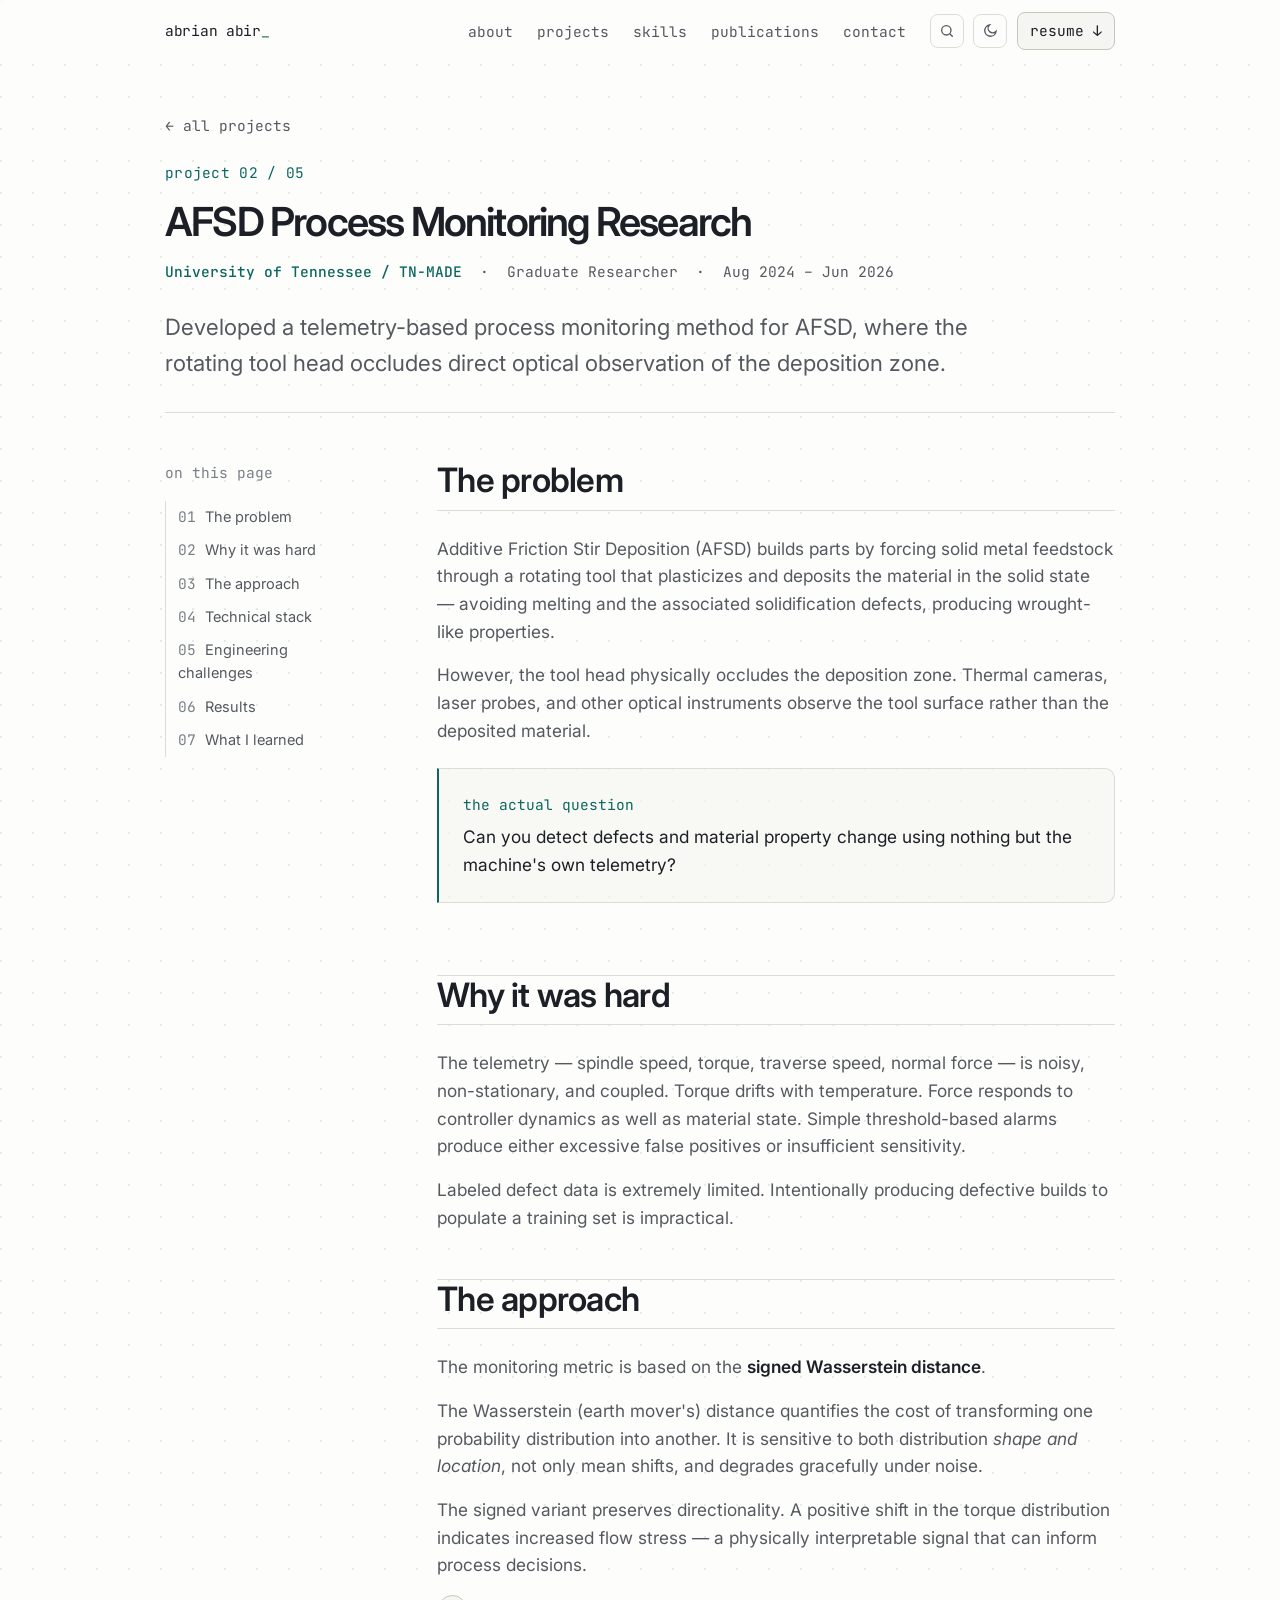
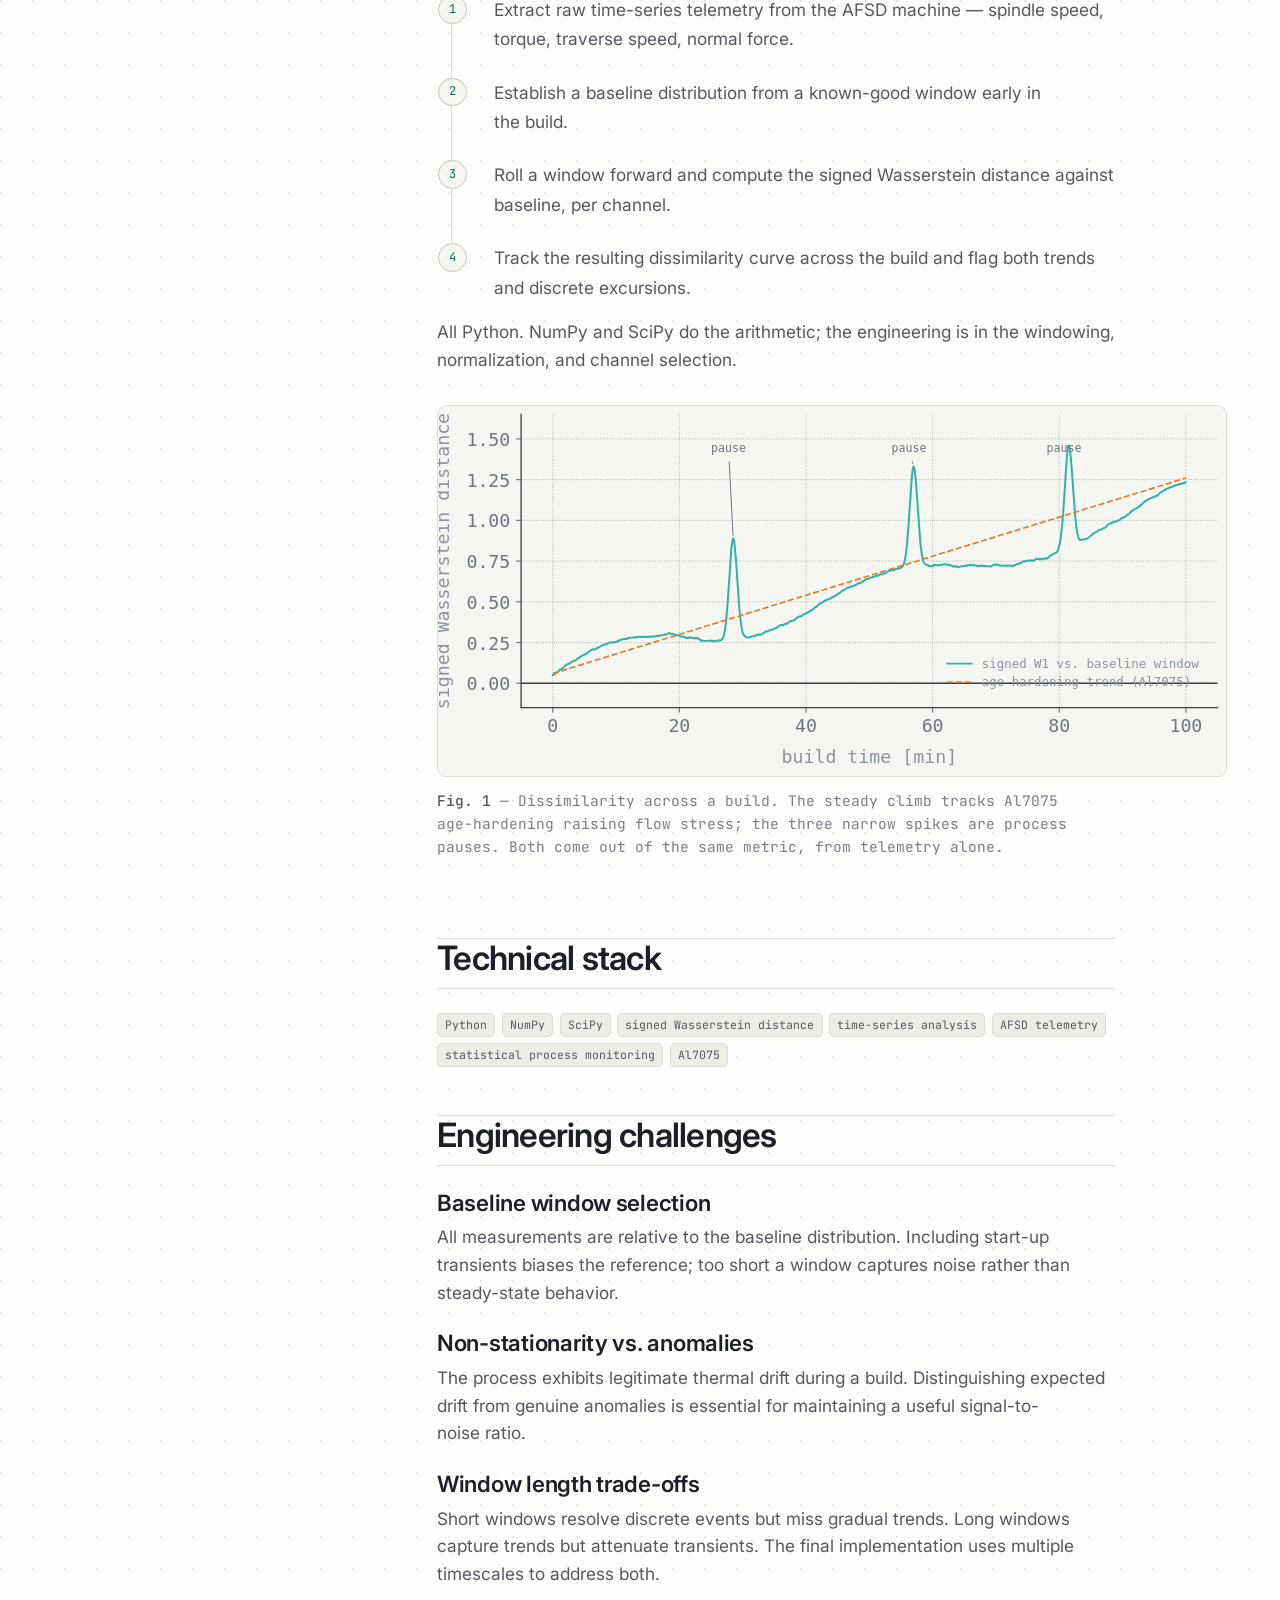
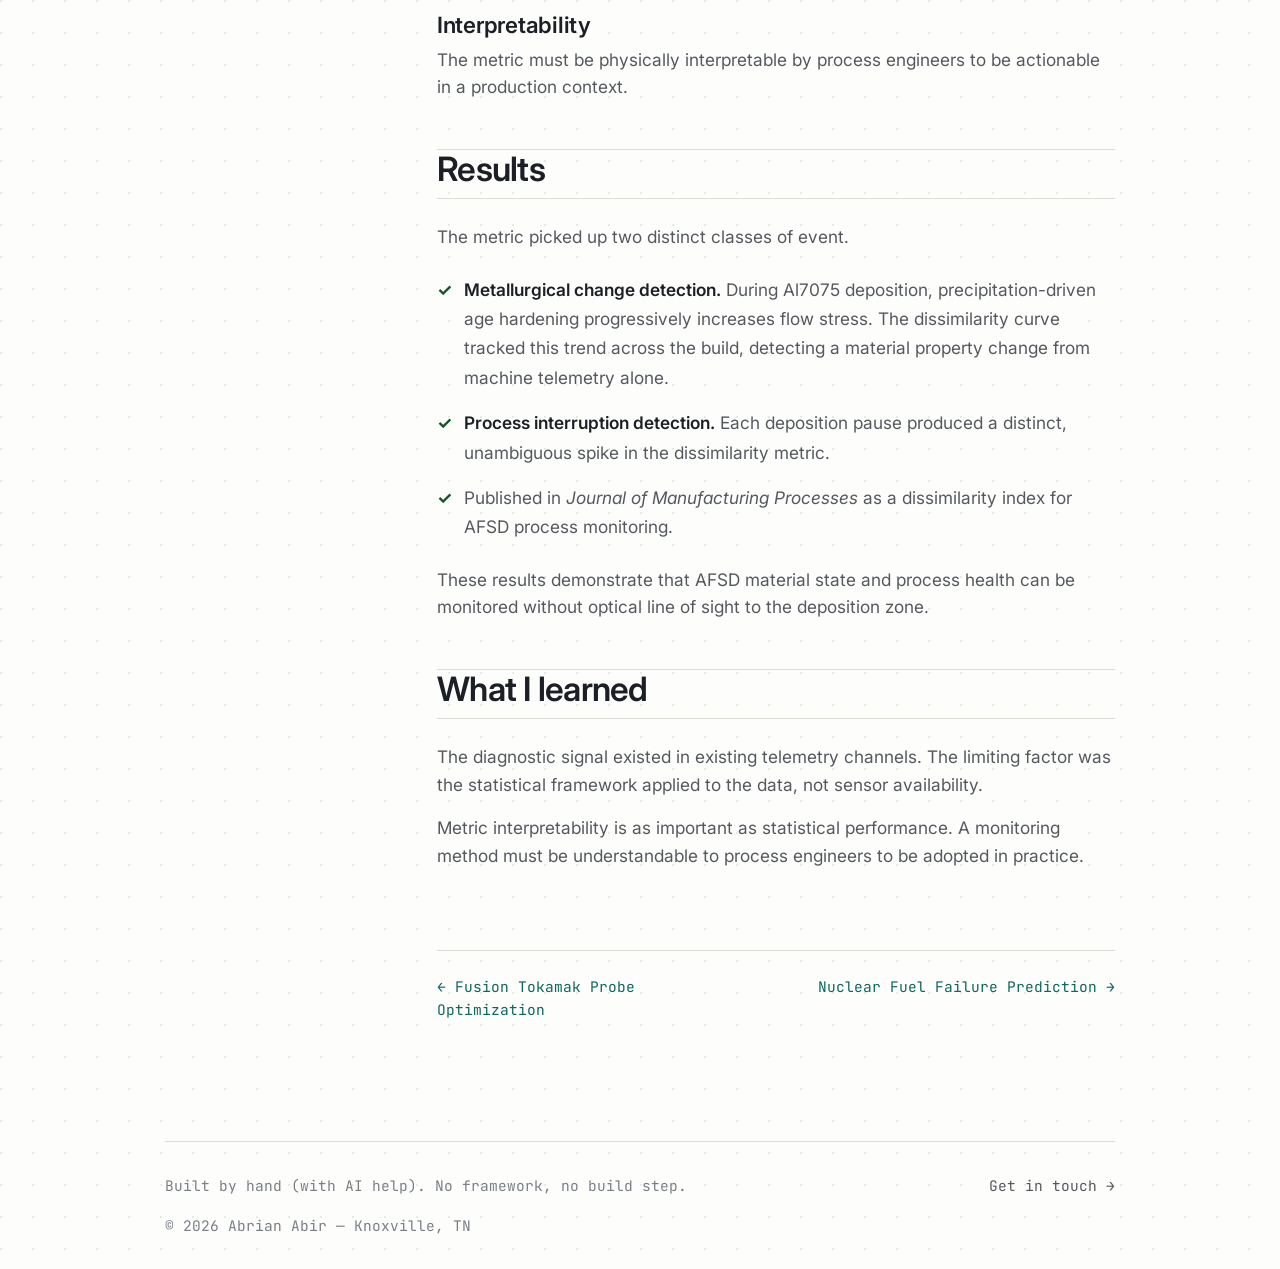
==== commit 5ee24281: "Update project pages to switch theme from light to dark mode; adjust meta tags and styles accordingl" ====
--- a/projects/afsd-monitoring.html
+++ b/projects/afsd-monitoring.html
@@ -1,9 +1,9 @@
-<!DOCTYPE html><html lang="en" data-theme="light"><head><meta charset="utf-8"><meta name="viewport" content="width=device-width, initial-scale=1"><title>AFSD Process Monitoring Research — Abrian Abir</title><meta name="description" content="In-situ defect detection for additive friction stir deposition using the signed Wasserstein distance on raw machine telemetry — no optical access required."><meta name="author" content="Abrian Abir"><meta name="theme-color" content="#FDFDFC"><link rel="canonical" href="https://a-abir.github.io/projects/afsd-monitoring.html"><meta property="og:type" content="article"><meta property="og:url" content="https://a-abir.github.io/projects/afsd-monitoring.html"><meta property="og:title" content="AFSD Process Monitoring Research — Abrian Abir"><meta property="og:description" content="In-situ defect detection for additive friction stir deposition using the signed Wasserstein distance on raw machine telemetry — no optical access required."><meta property="og:image" content="https://a-abir.github.io/assets/img/og/og-afsd-monitoring.png"><meta property="og:image:width" content="1200"><meta property="og:image:height" content="630"><meta property="og:image:alt" content="AFSD Process Monitoring Research — UTK · TN-MADE"><meta name="twitter:card" content="summary_large_image"><link rel="icon" href="data:image/svg+xml,<svg xmlns='http://www.w3.org/2000/svg' viewBox='0 0 100 100'><rect width='100' height='100' rx='20' fill='%230D1117'/><text y='70' x='42' text-anchor='middle' font-size='64' font-family='monospace' font-weight='bold' fill='%234FD1C5'>A</text><rect x='68' y='50' width='12' height='20' fill='%234FD1C5'/></svg>"><link rel="preconnect" href="https://fonts.googleapis.com"><link rel="preconnect" href="https://fonts.gstatic.com" crossorigin><link rel="preload" as="style" href="https://fonts.googleapis.com/css2?family=Inter:wght@400;500;600;700&amp;family=JetBrains+Mono:wght@400;500&amp;display=swap"><link rel="stylesheet" href="https://fonts.googleapis.com/css2?family=Inter:wght@400;500;600;700&amp;family=JetBrains+Mono:wght@400;500&amp;display=swap" media="print" onload="this.media='all'"><noscript><link rel="stylesheet" href="https://fonts.googleapis.com/css2?family=Inter:wght@400;500;600;700&amp;family=JetBrains+Mono:wght@400;500&amp;display=swap"></noscript><link rel="stylesheet" href="../assets/css/style.min.css?v=8f8ec3ad8d"><link rel="expect" href="#main" blocking="render"><script>
+<!DOCTYPE html><html lang="en" data-theme="dark"><head><meta charset="utf-8"><meta name="viewport" content="width=device-width, initial-scale=1"><title>AFSD Process Monitoring Research — Abrian Abir</title><meta name="description" content="In-situ defect detection for additive friction stir deposition using the signed Wasserstein distance on raw machine telemetry — no optical access required."><meta name="author" content="Abrian Abir"><meta name="theme-color" content="#141a23"><link rel="canonical" href="https://a-abir.github.io/projects/afsd-monitoring.html"><meta property="og:type" content="article"><meta property="og:url" content="https://a-abir.github.io/projects/afsd-monitoring.html"><meta property="og:title" content="AFSD Process Monitoring Research — Abrian Abir"><meta property="og:description" content="In-situ defect detection for additive friction stir deposition using the signed Wasserstein distance on raw machine telemetry — no optical access required."><meta property="og:image" content="https://a-abir.github.io/assets/img/og/og-afsd-monitoring.png"><meta property="og:image:width" content="1200"><meta property="og:image:height" content="630"><meta property="og:image:alt" content="AFSD Process Monitoring Research — UTK · TN-MADE"><meta name="twitter:card" content="summary_large_image"><link rel="icon" href="data:image/svg+xml,<svg xmlns='http://www.w3.org/2000/svg' viewBox='0 0 100 100'><rect width='100' height='100' rx='20' fill='%230D1117'/><text y='70' x='42' text-anchor='middle' font-size='64' font-family='monospace' font-weight='bold' fill='%234FD1C5'>A</text><rect x='68' y='50' width='12' height='20' fill='%234FD1C5'/></svg>"><link rel="preconnect" href="https://fonts.googleapis.com"><link rel="preconnect" href="https://fonts.gstatic.com" crossorigin><link rel="preload" as="style" href="https://fonts.googleapis.com/css2?family=Inter:wght@400;500;600;700&amp;family=JetBrains+Mono:wght@400;500&amp;display=swap"><link rel="stylesheet" href="https://fonts.googleapis.com/css2?family=Inter:wght@400;500;600;700&amp;family=JetBrains+Mono:wght@400;500&amp;display=swap" media="print" onload="this.media='all'"><noscript><link rel="stylesheet" href="https://fonts.googleapis.com/css2?family=Inter:wght@400;500;600;700&amp;family=JetBrains+Mono:wght@400;500&amp;display=swap"></noscript><link rel="stylesheet" href="../assets/css/style.min.css?v=2b553c2c5e"><link rel="expect" href="#main" blocking="render"><script>
   (() => { try {
     const s = localStorage.getItem('theme');
     document.documentElement.dataset.theme =
       s || (matchMedia('(prefers-color-scheme: light)').matches ? 'light' : 'dark');
-  } catch { document.documentElement.dataset.theme = 'light'; } })();
+  } catch { document.documentElement.dataset.theme = 'dark'; } })();
 </script><script type="speculationrules">
 {"prefetch":[{"where":{"selector_matches":".card a, .proj-nav a, .backlink, .pal a"},"eagerness":"moderate"}]}
 </script></head><body><div class="progress" aria-hidden="true"></div><a class="skip" href="#main">Skip to content</a><header class="nav"><div class="nav__inner"><a class="nav__brand" href="../index.html">abrian&nbsp;abir</a><nav aria-label="Primary"><ul class="nav__links"><li><a href="../index.html#about">about</a></li><li><a href="../index.html#projects">projects</a></li><li><a href="../index.html#skills">skills</a></li><li><a href="../index.html#publications">publications</a></li><li><a href="../index.html#contact">contact</a></li></ul></nav><div class="nav__actions"><button class="icon-btn" data-open-palette aria-label="Search (Ctrl K)" title="Search — Ctrl K"><svg viewBox="0 0 24 24" fill="none" stroke="currentColor" stroke-width="2" stroke-linecap="round"><circle cx="11" cy="11" r="7"/><path d="m20 20-3.2-3.2"/></svg></button><button class="icon-btn" id="theme-toggle" aria-label="Switch theme" title="Toggle theme"><svg class="i-sun" viewBox="0 0 24 24" fill="none" stroke="currentColor" stroke-width="2" stroke-linecap="round"><circle cx="12" cy="12" r="4.2"/><path d="M12 2v2M12 20v2M2 12h2M20 12h2M4.9 4.9l1.4 1.4M17.7 17.7l1.4 1.4M19.1 4.9l-1.4 1.4M6.3 17.7l-1.4 1.4"/></svg><svg class="i-moon" viewBox="0 0 24 24" fill="none" stroke="currentColor" stroke-width="2" stroke-linecap="round"><path d="M21 12.8A8.5 8.5 0 1 1 11.2 3a6.6 6.6 0 0 0 9.8 9.8Z"/></svg></button><a class="btn btn--sm nav__resume" target="_blank" rel="noopener" href="../resume.pdf" download>resume ↓</a><button class="icon-btn nav__burger" id="nav-toggle" aria-label="Open menu"
@@ -11,4 +11,4 @@
 width="475" height="223" loading="lazy" decoding="async"><figcaption><b>Fig. 1</b> — Dissimilarity across a build. The steady climb tracks Al7075 age-hardening raising flow stress; the three narrow spikes are process pauses. Both come out of the same metric, from telemetry alone.</figcaption></figure></section><section id="stack"><h2>Technical stack</h2><div class="stack-grid"><span class="tag">Python</span><span class="tag">NumPy</span><span class="tag">SciPy</span><span class="tag">signed Wasserstein distance</span><span class="tag">time-series analysis</span><span class="tag">AFSD telemetry</span><span class="tag">statistical process monitoring</span><span class="tag">Al7075</span></div></section><section id="challenges"><h2>Engineering challenges</h2><h3>Baseline window selection</h3><p>All measurements are relative to the baseline distribution. Including start-up transients biases the reference; too short a window captures noise rather than steady-state behavior.</p><h3>Non-stationarity vs. anomalies</h3><p>The process exhibits legitimate thermal drift during a build. Distinguishing expected drift from genuine anomalies is essential for maintaining a useful signal-to-noise ratio.</p><h3>Window length trade-offs</h3><p>Short windows resolve discrete events but miss gradual trends. Long windows capture trends but attenuate transients. The final implementation uses multiple timescales to address both.</p><h3>Interpretability</h3><p>The metric must be physically interpretable by process engineers to be actionable in a production context.</p></section><section id="results"><h2>Results</h2><p>The metric picked up two distinct classes of event.</p><ul class="results"><li><span><strong>Metallurgical change detection.</strong> During Al7075 deposition, precipitation-driven age hardening progressively increases flow stress. The dissimilarity curve tracked this trend across the build, detecting a material property change from machine telemetry alone.</span></li><li><span><strong>Process interruption detection.</strong> Each deposition pause produced a distinct, unambiguous spike in the dissimilarity metric.</span></li><li><span>Published in <em>Journal of Manufacturing Processes</em> as a dissimilarity index for AFSD process monitoring.</span></li></ul><p>These results demonstrate that AFSD material state and process health can be monitored without optical line of sight to the deposition zone.</p></section><section id="learned"><h2>What I learned</h2><p>The diagnostic signal existed in existing telemetry channels. The limiting factor was the statistical framework applied to the data, not sensor availability.</p><p>Metric interpretability is as important as statistical performance. A monitoring method must be understandable to process engineers to be adopted in practice.</p></section><nav class="proj-nav" aria-label="Project navigation"><a href="tokamak-probe.html">← Fusion Tokamak Probe Optimization</a>
 <a href="fuel-failure.html">Nuclear Fuel Failure Prediction →</a></nav></article></div></main><footer class="footer wrap"><span>Built by hand (with AI help). No framework, no build step.</span>
 <span><a href="../index.html#contact">Get in touch →</a></span>
-<span>© <span id="yr">2026</span> Abrian Abir — Knoxville, TN</span></footer><dialog class="pal" id="palette" aria-label="Site search"><div class="pal__box"><input id="palette-input" type="text" placeholder="jump to…" autocomplete="off" spellcheck="false" aria-label="Search the site"><ul id="palette-list"><li><a href="../index.html#about">About<span>section</span></a></li><li><a href="../index.html#projects">Projects<span>section</span></a></li><li><a href="../index.html#skills">Skills<span>section</span></a></li><li><a href="../index.html#publications">Publications<span>section</span></a></li><li><a href="../index.html#contact">Contact<span>section</span></a></li><li><a href="../index.html#philosophy">Engineering Philosophy<span>section</span></a></li><li><a href="../index.html#interests">Things I Find Interesting<span>section</span></a></li><li><a href="tokamak-probe.html">Fusion Tokamak Probe Optimization<span>project</span></a></li><li><a href="afsd-monitoring.html">AFSD Process Monitoring Research<span>project</span></a></li><li><a href="fuel-failure.html">Nuclear Fuel Failure Prediction<span>project</span></a></li><li><a href="film-separator.html">Automated Film Separation System<span>project</span></a></li><li><a href="machine-vision.html">Machine Vision Material Characterization<span>project</span></a></li><li><a href="../resume.pdf">Download resume<span>pdf</span></a></li><li><a href="mailto:abrian.inbox@gmail.com">Email Abrian<span>mailto</span></a></li><li><a href="https://github.com/a-abir">GitHub<span>external</span></a></li><li><a href="https://linkedin.com/in/a-abir">LinkedIn<span>external</span></a></li></ul><p class="pal__foot"><kbd>↑</kbd><kbd>↓</kbd> navigate · <kbd>↵</kbd> open · <kbd>esc</kbd> or click outside to close</p></div></dialog><script src="../assets/js/main.min.js?v=fcabe85bbb" defer></script></body></html>+<span>© <span id="yr">2026</span> Abrian Abir — Knoxville, TN</span></footer><dialog class="pal" id="palette" aria-label="Site search"><div class="pal__box"><input id="palette-input" type="text" placeholder="jump to…" autocomplete="off" spellcheck="false" aria-label="Search the site"><ul id="palette-list"><li><a href="../index.html#about">About<span>section</span></a></li><li><a href="../index.html#projects">Projects<span>section</span></a></li><li><a href="../index.html#skills">Skills<span>section</span></a></li><li><a href="../index.html#publications">Publications<span>section</span></a></li><li><a href="../index.html#contact">Contact<span>section</span></a></li><li><a href="../index.html#philosophy">Engineering Philosophy<span>section</span></a></li><li><a href="../index.html#interests">Things I Find Interesting<span>section</span></a></li><li><a href="tokamak-probe.html">Fusion Tokamak Probe Optimization<span>project</span></a></li><li><a href="afsd-monitoring.html">AFSD Process Monitoring Research<span>project</span></a></li><li><a href="fuel-failure.html">Nuclear Fuel Failure Prediction<span>project</span></a></li><li><a href="film-separator.html">Automated Film Separation System<span>project</span></a></li><li><a href="machine-vision.html">Machine Vision Material Characterization<span>project</span></a></li><li><a href="../resume.pdf">Download resume<span>pdf</span></a></li><li><a href="mailto:abrian.inbox@gmail.com">Email Abrian<span>mailto</span></a></li><li><a href="https://github.com/a-abir">GitHub<span>external</span></a></li><li><a href="https://linkedin.com/in/a-abir">LinkedIn<span>external</span></a></li></ul><p class="pal__foot"><kbd>↑</kbd><kbd>↓</kbd> navigate · <kbd>↵</kbd> open · <kbd>esc</kbd> or click outside to close</p></div></dialog><script src="../assets/js/main.min.js?v=4e6f062684" defer></script></body></html>
--- a/assets/css/style.min.css
+++ b/assets/css/style.min.css
@@ -1 +1 @@
-:root{--bg:#141a23;--bg-grid:#21252b;--surface:#1f242b;--surface-2:#1C222B;--border:#ffffff0f;--border-strong:#30363D;--text:#E6EDF3;--text-dim:#8B949E;--text-faint:#6E7681;--accent:#4FD1C5;--accent-alt:#F0883E;--data-green:#3FB950;--shadow:0 1px 2px rgb(0 0 0 / .4),0 8px 24px rgb(0 0 0 / .24);--font-sans:"Inter",ui-sans-serif,system-ui,-apple-system,"Segoe UI",Roboto,Helvetica,Arial,sans-serif;--font-mono:"JetBrains Mono",ui-monospace,SFMono-Regular,"SF Mono",Menlo,Consolas,"Liberation Mono",monospace;--step--1:clamp(.78rem,.76rem+.1vw,.84rem);--step-0:clamp(1rem,.97rem+.16vw,1.08rem);--step-1:clamp(1.1rem,1.05rem+.35vw,1.4rem);--step-2:clamp(1.5rem,1.32rem+.8vw,2.1rem);--step-3:clamp(1.9rem,1.55rem + 1.5vw,3rem);--step-4:clamp(2.9rem,2.1rem + 4.2vw,5.6rem);--s1:.5rem;--s2:1rem;--s3:1.5rem;--s4:2rem;--s5:3rem;--s6:4.5rem;--s7:7.5rem;--measure:70ch;--wide:900px;--radius:10px;--ease:cubic-bezier(.22,1,.36,1);--nav-h:62px}[data-theme="light"]{--bg:#FDFDFC;--bg-grid:#E9E9E4;--surface:#F5F5F1;--surface-2:#EDEDE7;--border:#DDDDD6;--border-strong:#C6C6BD;--text:#1C1F26;--text-dim:#55595F;--text-faint:#7A7F86;--accent:#0c675e;--accent-alt:#B85C10;--data-green:#165524;--shadow:0 1px 2px rgb(0 0 0 / .06),0 8px 24px rgb(0 0 0 / .07)}*,*::before,*::after{box-sizing:border-box}*{margin:0}html{-webkit-text-size-adjust:100%;scroll-behavior:smooth;overflow-x:clip}@media (prefers-reduced-motion:reduce){html{scroll-behavior:auto}*,*::before,*::after{animation-duration:.01ms !important;animation-iteration-count:1 !important;transition-duration:.01ms !important;scroll-behavior:auto !important}}img,svg,video{display:block;max-width:100%;height:auto}button,input,textarea,select{font:inherit;color:inherit}ul,ol{padding:0}body{background-color:var(--bg);background-image:radial-gradient(circle at 1px 1px,var(--bg-grid) 1px,transparent 0);background-size:32px 32px;color:var(--text);font-family:var(--font-sans);font-size:var(--step-0);line-height:1.7;-webkit-font-smoothing:antialiased;text-rendering:optimizeLegibility;overflow-x:clip}h1,h2,h3,h4{font-weight:600;letter-spacing:-.022em;line-height:1.15;text-wrap:balance}h1{font-size:var(--step-4);letter-spacing:-.045em;line-height:.95}h2{font-size:var(--step-3)}h3{font-size:var(--step-1);letter-spacing:-.012em}h4{font-size:var(--step-0)}p{text-wrap:pretty}a{color:var(--accent);text-decoration:none}a:hover{text-decoration:underline;text-underline-offset:3px}:focus-visible{outline:2px solid var(--accent);outline-offset:3px;border-radius:3px}code,kbd,.mono{font-family:var(--font-mono);font-size:.88em}hr{border:0;height:1px;background:var(--border);margin-block:var(--s5)}::selection{background:color-mix(in srgb,var(--accent) 30%,transparent)}p,li,dd,h1,h2,h3,h4,figcaption{overflow-wrap:break-word}.wrap{width:min(100% - 2.5rem,var(--wide));margin-inline:auto}.prose{max-width:var(--measure)}section[id]{scroll-margin-top:96px;padding-block:var(--s7)}section[id]+section[id]{border-top:1px solid var(--border)}@media (max-width:640px){section[id]{padding-block:var(--s6)}}.skip{position:absolute;left:-9999px;top:0;z-index:999;background:var(--accent);color:var(--bg);padding:.6rem 1rem;border-radius:0 0 var(--radius) 0}.skip:focus{left:0}.nav{position:sticky;top:0;z-index:100;backdrop-filter:blur(14px) saturate(160%);background:color-mix(in srgb,var(--bg) 78%,transparent);border-bottom:1px solid transparent;transition:border-color .25s var(--ease),background .25s var(--ease)}.nav[data-scrolled="true"]{border-bottom-color:var(--border)}.nav__inner{width:min(100% - 2rem,var(--wide));margin-inline:auto;display:flex;align-items:center;gap:var(--s3);height:var(--nav-h);min-width:0}.nav__brand{font-family:var(--font-mono);font-size:var(--step--1);color:var(--text);letter-spacing:-.02em;margin-right:auto;white-space:nowrap;min-width:0;overflow:hidden;text-overflow:ellipsis}.nav__brand::after{content:"_";color:var(--accent);animation:blink 1.25s steps(1) infinite}@keyframes blink{50%{opacity:0}}.nav__links{display:flex;gap:var(--s3);list-style:none}.nav__links a{font-family:var(--font-mono);font-size:var(--step--1);color:var(--text-dim);position:relative;padding-block:4px;text-decoration:none}.nav__links a::after{content:"";position:absolute;left:0;bottom:0;height:1.5px;width:100%;background:var(--accent);transform:scaleX(0);transform-origin:left;transition:transform .28s var(--ease)}.nav__links a:hover{color:var(--text)}.nav__links a:hover::after,.nav__links a[aria-current="true"]::after{transform:scaleX(1)}.nav__links a[aria-current="true"]{color:var(--text)}.nav__actions{display:flex;align-items:center;gap:.6rem;flex:0 0 auto}.icon-btn{display:grid;place-items:center;width:34px;height:34px;background:transparent;border:1px solid var(--border);border-radius:8px;cursor:pointer;color:var(--text-dim);transition:color .2s,border-color .2s,background .2s;flex:0 0 auto}.icon-btn:hover{color:var(--text);border-color:var(--border-strong);background:var(--surface)}.icon-btn svg{width:16px;height:16px}[data-theme="light"] .icon-btn .i-sun,.icon-btn .i-moon{display:none}[data-theme="light"] .icon-btn .i-moon{display:block}.nav__burger{display:none}.nav__burger .i-close{display:none}.nav__burger[aria-expanded="true"] .i-open{display:none}.nav__burger[aria-expanded="true"] .i-close{display:block}.nav__burger svg{width:18px;height:18px}.nav__mobile{display:none;border-top:1px solid var(--border);background:color-mix(in srgb,var(--bg) 96%,transparent);backdrop-filter:blur(14px) saturate(160%);padding:var(--s2) 0 var(--s3);max-height:calc(100dvh - var(--nav-h));overflow-y:auto;overscroll-behavior:contain}.nav__mobile[hidden]{display:none}.nav__mobile ul{list-style:none;width:min(100% - 2.5rem,var(--wide));margin-inline:auto}.nav__mobile a{display:flex;align-items:center;justify-content:space-between;font-family:var(--font-mono);font-size:var(--step-0);color:var(--text);text-decoration:none;padding:.85rem .25rem;border-bottom:1px solid var(--border);min-height:44px;-webkit-tap-highlight-color:transparent}.nav__mobile a::after{content:"→";color:var(--text-faint)}.nav__mobile a:active{color:var(--accent)}.nav__mobile a[aria-current="true"]{color:var(--accent)}.nav__mobile a[aria-current="true"]::after{content:"•";color:var(--accent)}.nav__mobile-cta{width:min(100% - 2.5rem,var(--wide));margin:var(--s3) auto 0;justify-content:center}@media (max-width:760px){.nav__links{display:none}.nav__burger{display:grid}.nav__resume{display:inline-flex;white-space:nowrap}.nav__mobile:not([hidden]){display:block}}@media (max-width:420px){.nav__inner{gap:var(--s2)}.nav__resume{display:none !important}}.btn{display:inline-flex;align-items:center;gap:.5rem;font-family:var(--font-mono);font-size:var(--step--1);padding:.62rem 1.05rem;border-radius:8px;border:1px solid var(--border-strong);color:var(--text);background:var(--surface);text-decoration:none;cursor:pointer;transition:transform .18s var(--ease),border-color .2s,background .2s,color .2s}.btn:hover{text-decoration:none;border-color:var(--accent);color:var(--accent);transform:translateY(-1px)}.btn--primary{background:var(--accent);color:#07110F;border-color:var(--accent);font-weight:600}[data-theme="light"] .btn--primary{color:#FDFDFC}.btn--primary:hover{color:#07110F;background:color-mix(in srgb,var(--accent) 86%,white)}[data-theme="light"] .btn--primary:hover{color:#FDFDFC}.btn--ghost{background:transparent}.btn--sm{padding:.42rem .75rem}.hero{position:relative;padding-block:clamp(3.5rem,8vw,7rem) var(--s6);overflow:hidden}.hero__plot{position:absolute;inset:0;width:100%;height:100%;opacity:.09;pointer-events:none;mask-image:linear-gradient(to bottom,transparent,#000 25%,#000 70%,transparent)}.hero__plot path{fill:none;stroke:var(--accent);stroke-width:1.2;vector-effect:non-scaling-stroke}.hero__plot .grid{stroke:var(--text-faint);stroke-width:.5;opacity:.5}.hero__plot .trace{opacity:0;animation:trace-in 1s var(--ease) .15s forwards}@keyframes trace-in{to{opacity:1}}@media (min-width:821px) and (pointer:fine){.hero__plot .trace{opacity:1;stroke-dasharray:2600;stroke-dashoffset:2600;animation:draw 6s var(--ease) forwards}@keyframes draw{to{stroke-dashoffset:0}}}.hero__copy{min-width:0}.hero__inner{position:relative;z-index:2;display:grid;grid-template-columns:minmax(0,1fr) clamp(180px,22vw,250px);gap:clamp(2rem,5vw,4.5rem);align-items:center}.hero__portrait{margin:0;position:relative;width:100%;aspect-ratio:1;justify-self:end}.hero__portrait img{width:100%;height:100%;border-radius:18px;object-fit:cover;object-position:center 18%;background:var(--surface);box-shadow:0 0 0 1px var(--border-strong),0 24px 48px -18px rgb(0 0 0 / .45)}[data-theme="light"] .hero__portrait img{box-shadow:0 0 0 1px var(--border-strong),0 24px 48px -20px rgb(0 0 0 / .18)}.eyebrow{font-family:var(--font-mono);font-size:var(--step--1);color:var(--accent);text-transform:lowercase;letter-spacing:.02em;margin-bottom:var(--s2)}.hero h1{margin-bottom:.5rem}.hero__creds{font-family:var(--font-mono);font-size:var(--step--1);color:var(--text-faint);margin-bottom:var(--s3)}.hero__headline{font-size:var(--step-2);font-weight:600;letter-spacing:-.025em;line-height:1.15;max-width:28ch;margin-bottom:var(--s3);color:var(--text);text-wrap:balance}.hero__headline .cursor{display:none}.hero__pitch{max-width:54ch;color:var(--text-dim);font-size:var(--step-0);line-height:1.6;margin-bottom:var(--s4)}.hero__pitch strong{color:var(--text);font-weight:500}.hero__meta{display:flex;flex-wrap:wrap;gap:.5rem 1.5rem;font-family:var(--font-mono);font-size:var(--step--1);color:var(--text-dim);margin-bottom:var(--s4)}.hero__meta span{display:inline-flex;align-items:center;gap:.45rem}.hero__meta svg{width:14px;height:14px;color:var(--text-faint)}.dot{position:relative;width:7px;height:7px;border-radius:50%;background:var(--data-green)}.dot::after{content:"";position:absolute;inset:0;border-radius:50%;background:var(--data-green);animation:pulse 2.4s ease-out infinite;will-change:transform,opacity}@keyframes pulse{0%{transform:scale(1);opacity:.7}70%{transform:scale(3);opacity:0}100%{transform:scale(3);opacity:0}}@media (prefers-reduced-motion:reduce){.dot::after{animation:none}}.hero__cta{display:flex;flex-wrap:wrap;gap:.75rem}@media (max-width:820px){.hero__inner{grid-template-columns:1fr;gap:var(--s4)}.hero__portrait{order:-1;width:clamp(110px,30vw,150px);justify-self:start}.hero__portrait img{border-radius:14px}}@media (max-width:640px){.hero{padding-block:2.5rem var(--s6)}.hero__plot{opacity:.06}}.sec-label{font-family:var(--font-mono);font-size:var(--step--1);font-weight:400;letter-spacing:0;line-height:1.7;color:var(--text-faint);margin-bottom:var(--s2);display:flex;align-items:center;gap:.6rem}.sec-label::before{content:"//";color:var(--accent)}.sec-label::after{content:"";flex:1;height:1px;background:var(--border)}.sec-head{margin-bottom:var(--s4)}.sec-head h3{font-size:var(--step-3);letter-spacing:-.028em}.sec-head p{color:var(--text-dim);max-width:var(--measure);margin-top:var(--s2)}.about-grid{display:grid;grid-template-columns:minmax(0,1fr) 280px;gap:var(--s6);align-items:start}@media (max-width:860px){.about-grid{grid-template-columns:1fr;gap:var(--s4)}}.about-grid p{max-width:var(--measure)}.about-grid p+p{margin-top:var(--s2)}.about-grid h3{margin-top:var(--s4);margin-bottom:var(--s2);font-size:var(--step-1)}.about-closer{margin-top:var(--s3)}.timeline{list-style:none;position:sticky;top:96px}.timeline li{position:relative;padding-left:1.4rem;padding-bottom:var(--s3);border-left:1px solid var(--border)}.timeline li:last-child{border-left-color:transparent;padding-bottom:0}.timeline li::before{content:"";position:absolute;left:-4.5px;top:.55rem;width:8px;height:8px;border-radius:50%;background:var(--bg);border:1.5px solid var(--border-strong)}.timeline li[data-now]::before{background:var(--accent);border-color:var(--accent)}.timeline .org{font-weight:600;font-size:var(--step-0);display:block;line-height:1.35}.timeline .role{color:var(--text-dim);font-size:var(--step--1);display:block;line-height:1.5}.timeline .yr{font-family:var(--font-mono);font-size:var(--step--1);color:var(--text-faint);display:block}.tick-list{list-style:none;margin-top:var(--s2);max-width:var(--measure)}.tick-list li{position:relative;padding-left:1.5rem;margin-bottom:.4rem;color:var(--text-dim)}.tick-list li::before{content:"▸";position:absolute;left:0;color:var(--accent);font-size:.8em;top:.15em}.tick-list li>span{display:block}.cards{display:grid;gap:var(--s2);grid-template-columns:repeat(2,1fr)}@media (max-width:760px){.cards{grid-template-columns:1fr}}.card{position:relative;display:flex;flex-direction:column;background:var(--surface);border:1px solid var(--border);border-radius:var(--radius);padding:var(--s3);transition:border-color .25s var(--ease),transform .25s var(--ease),box-shadow .25s var(--ease);overflow:hidden}.card::after{content:"";position:absolute;inset:0;pointer-events:none;background:radial-gradient(400px circle at var(--mx,50%) var(--my,0%),color-mix(in srgb,var(--accent) 9%,transparent),transparent 65%);opacity:0;transition:opacity .3s}.card:hover::after{opacity:1}.card__idx{font-family:var(--font-mono);font-size:var(--step--1);color:var(--text-faint);margin-bottom:.6rem;display:flex;justify-content:space-between;gap:1rem}.card__idx .org{color:var(--accent)}.card h3{margin-bottom:.5rem}.card h3 a{color:var(--text)}.card h3 a::after{content:"";position:absolute;inset:0}.card h3 a:hover{color:var(--accent);text-decoration:none}.card p{color:var(--text-dim);font-size:calc(var(--step-0) * .96);flex:1}.card__tags{display:flex;flex-wrap:wrap;gap:.35rem;margin-top:var(--s2)}.card__more{font-family:var(--font-mono);font-size:var(--step--1);color:var(--accent);margin-top:var(--s2)}.card:hover .card__more .arw{transform:translateX(4px)}.card__more .arw{display:inline-block;transition:transform .25s var(--ease)}@media (min-width:761px){.cards .card:first-child{grid-column:1 / -1;padding:var(--s4);background:linear-gradient(140deg,color-mix(in srgb,var(--accent) 5%,var(--surface)),var(--surface) 55%)}.cards .card:first-child h3{font-size:var(--step-2)}.cards .card:first-child>p{font-size:var(--step-1);line-height:1.4}.cards .card:first-child .card__idx{margin-bottom:var(--s2)}}.tag{font-family:var(--font-mono);font-size:.72rem;color:var(--text-dim);background:var(--surface-2);border:1px solid var(--border);border-radius:5px;padding:.12rem .45rem;white-space:nowrap}.skills{display:grid;gap:var(--s2);grid-template-columns:repeat(2,1fr)}@media (max-width:760px){.skills{grid-template-columns:1fr}}.skillgroup{border:1px solid var(--border);border-radius:var(--radius);padding:var(--s3);background:color-mix(in srgb,var(--surface) 55%,transparent)}.skillgroup h4{font-size:var(--step-0);margin-bottom:.3rem}.skillgroup>p{color:var(--text-faint);font-size:var(--step--1);margin-bottom:var(--s2);font-style:italic}.skillgroup ul{list-style:none;display:flex;flex-wrap:wrap;gap:.35rem}.skillgroup .sub{font-family:var(--font-mono);font-size:var(--step--1);color:var(--text-faint);width:100%;margin-top:.5rem;line-height:1.6}.pubs{list-style:none;counter-reset:pub}.pubs li{border-top:1px solid var(--border);padding-block:var(--s3);display:flex;align-items:flex-start;gap:var(--s2)}.pubs li:last-child{border-bottom:1px solid var(--border)}.pubs li::before{counter-increment:pub;content:"[" counter(pub) "]";font-family:var(--font-mono);font-size:var(--step--1);color:var(--text-faint);padding-top:.25rem;flex:0 0 2.6rem}.pubs li>div{flex:1 1 auto;min-width:0}.pubs h4{font-size:var(--step-1);font-weight:600;margin-bottom:.3rem;letter-spacing:-.015em}.pubs .journal{font-family:var(--font-mono);font-size:var(--step--1);color:var(--accent);margin-bottom:.5rem}.pubs .why{color:var(--text-dim);font-size:calc(var(--step-0) * .96);max-width:64ch}@media (max-width:560px){.pubs li::before{flex-basis:2rem}}.philo{display:grid;gap:var(--s2) var(--s4);grid-template-columns:repeat(2,1fr)}@media (max-width:760px){.philo{grid-template-columns:1fr}}.philo article{border-left:2px solid var(--border);padding:.2rem 0 .2rem var(--s3);transition:border-color .3s var(--ease)}.philo article:hover{border-left-color:var(--accent)}.philo h4{margin-bottom:.5rem;font-size:var(--step-1)}.philo p{color:var(--text-dim);font-size:calc(var(--step-0) * .96);max-width:var(--measure)}.philo .n{font-family:var(--font-mono);font-size:var(--step--1);color:var(--text-faint);display:block;margin-bottom:.3rem}.interests{display:grid;gap:1px;background:var(--border);border:1px solid var(--border);border-radius:var(--radius);overflow:hidden;grid-template-columns:repeat(auto-fill,minmax(258px,1fr))}@media (max-width:560px){.interests{grid-template-columns:1fr}}.interests>div{background:var(--bg);padding:var(--s3);transition:background .25s var(--ease)}.interests>div:hover{background:var(--surface)}.interests h4{font-family:var(--font-mono);font-size:var(--step--1);color:var(--accent);margin-bottom:.45rem;font-weight:500}.interests p{color:var(--text-dim);font-size:calc(var(--step-0) * .93);line-height:1.6}.contact-grid{display:grid;grid-template-columns:minmax(0,1fr) minmax(0,340px);gap:var(--s5);align-items:start}@media (max-width:860px){.contact-grid{grid-template-columns:1fr;gap:var(--s4)}}.contact-lead{font-size:var(--step-2);font-weight:600;letter-spacing:-.025em;line-height:1.25;margin-bottom:var(--s3);max-width:26ch}.contact-grid p{color:var(--text-dim);max-width:var(--measure)}.contact-grid p+p{margin-top:var(--s2)}.card-term{background:var(--surface);border:1px solid var(--border);border-radius:var(--radius);overflow:hidden;box-shadow:var(--shadow)}.card-term__bar{display:flex;align-items:center;gap:.4rem;padding:.55rem .75rem;border-bottom:1px solid var(--border);background:var(--surface-2)}.card-term__bar i{width:9px;height:9px;border-radius:50%;background:var(--border-strong)}.card-term__bar span{font-family:var(--font-mono);font-size:.72rem;color:var(--text-faint);margin-left:.35rem}.card-term dl{margin:0;padding:var(--s3);display:grid;grid-template-columns:5.5rem 1fr;gap:.55rem .75rem;font-family:var(--font-mono);font-size:var(--step--1)}.card-term dt{color:var(--text-faint)}.card-term dd{margin:0;overflow-wrap:anywhere;min-width:0}@media (max-width:420px){.card-term dl{grid-template-columns:4.5rem 1fr}}.footer{border-top:1px solid var(--border);padding-block:var(--s4);font-family:var(--font-mono);font-size:var(--step--1);color:var(--text-faint);display:flex;flex-wrap:wrap;gap:var(--s2);justify-content:space-between}.footer a{color:var(--text-dim)}.proj-hero{padding-block:var(--s5) var(--s4);border-bottom:1px solid var(--border)}.backlink{font-family:var(--font-mono);font-size:var(--step--1);color:var(--text-dim);display:inline-block;margin-bottom:var(--s3)}.backlink:hover{color:var(--accent);text-decoration:none}.proj-hero h1{font-size:var(--step-3);margin-bottom:var(--s2);line-height:1.05}.proj-hero .meta{font-family:var(--font-mono);font-size:var(--step--1);color:var(--text-dim);margin-bottom:var(--s3);line-height:1.8}.proj-hero .meta b{color:var(--accent);font-weight:500}.proj-hero .lede{font-size:var(--step-1);color:var(--text-dim);max-width:60ch;line-height:1.6}.proj-layout{display:grid;grid-template-columns:200px minmax(0,1fr);gap:var(--s6);padding-block:var(--s5) var(--s7);align-items:start}@media (max-width:900px){.proj-layout{grid-template-columns:1fr;gap:var(--s3)}}.toc{position:sticky;top:92px}@media (max-width:900px){.toc{position:static}}.toc p{font-family:var(--font-mono);font-size:var(--step--1);color:var(--text-faint);margin-bottom:var(--s2)}.toc ol{list-style:none;counter-reset:toc}.toc li{counter-increment:toc}.toc a{display:block;padding:.28rem 0 .28rem .75rem;border-left:1.5px solid var(--border);font-size:var(--step--1);color:var(--text-dim);transition:color .2s,border-color .2s}.toc a::before{content:"0" counter(toc) " ";font-family:var(--font-mono);color:var(--text-faint)}.toc a:hover,.toc a[aria-current="true"]{color:var(--text);border-left-color:var(--accent);text-decoration:none}.proj-body>section{scroll-margin-top:92px;padding-block:0 var(--s5);border:0}.proj-body h2{font-size:var(--step-2);margin-bottom:var(--s3);padding-bottom:.6rem;border-bottom:1px solid var(--border)}.proj-body h3{margin:var(--s3) 0 var(--s1)}.proj-body p,.proj-body ul,.proj-body ol{max-width:var(--measure)}.proj-body p,.proj-body li{text-wrap:pretty;hyphens:none;overflow-wrap:break-word}.proj-body p+p,.proj-body p+ul,.proj-body ul+p,.proj-body p+ol,.proj-body ol+p{margin-top:var(--s2)}.proj-body ul:not(.results),.proj-body ol:not(.pipeline){padding-left:1.2rem}.proj-body li{margin-bottom:.5rem;color:var(--text-dim)}.proj-body li strong,.proj-body p strong{color:var(--text);font-weight:600}.proj-body p{color:var(--text-dim)}.proj-body code{background:var(--surface-2);border:1px solid var(--border);border-radius:4px;padding:.08em .35em;color:var(--text);overflow-wrap:break-word}.callout{border:1px solid var(--border);border-left:2px solid var(--accent);background:color-mix(in srgb,var(--surface) 60%,transparent);border-radius:0 var(--radius) var(--radius) 0;padding:var(--s3);margin-block:var(--s3);max-width:var(--measure)}.callout p{color:var(--text)}.callout .lbl{font-family:var(--font-mono);font-size:var(--step--1);color:var(--accent);display:block;margin-bottom:.4rem}figure:not(.hero__portrait){margin:var(--s4) 0}figure img,figure .svgbox{border:1px solid var(--border);border-radius:var(--radius);background:var(--surface);width:100%}figcaption{font-family:var(--font-mono);font-size:var(--step--1);color:var(--text-faint);margin-top:.7rem;line-height:1.6;max-width:var(--measure)}figcaption b{color:var(--text-dim);font-weight:500}@media (min-width:1180px){.proj-body figure{width:calc(100% + 7rem)}}.stack-grid{display:flex;flex-wrap:wrap;gap:.4rem;max-width:var(--measure)}.results{list-style:none;padding:0 !important;max-width:var(--measure)}.results li{display:flex;align-items:baseline;gap:.7rem;padding-block:.5rem;margin:0}.results li::before{content:"✓";flex:0 0 1rem;color:var(--data-green);font-weight:700}.results li>span{flex:1 1 auto;min-width:0;display:block;line-height:1.7}.pipeline{list-style:none;counter-reset:step;padding:0 !important;max-width:var(--measure)}.pipeline li{counter-increment:step;position:relative;padding-left:2.6rem;padding-bottom:var(--s3);margin:0 0 0 .9rem;border-left:1px solid var(--border)}.pipeline li:last-child{border-left-color:transparent;padding-bottom:0}.pipeline li>span{display:block;line-height:1.7}.pipeline li::before{content:counter(step);position:absolute;left:-.9rem;top:0;width:1.8rem;height:1.8rem;border-radius:50%;background:var(--surface);border:1px solid var(--border-strong);color:var(--accent);font-family:var(--font-mono);font-size:.75rem;display:grid;place-items:center}.proj-nav{display:flex;justify-content:space-between;gap:var(--s2);border-top:1px solid var(--border);padding-top:var(--s3);margin-top:var(--s4);font-family:var(--font-mono);font-size:var(--step--1);flex-wrap:wrap}.proj-nav a{max-width:46%}@media (max-width:620px){.proj-nav a{max-width:100%}}.reveal{opacity:0;transform:translateY(12px)}.reveal.in{opacity:1;transform:none;transition:opacity .5s var(--ease),transform .5s var(--ease)}@media (prefers-reduced-motion:reduce){.reveal{opacity:1;transform:none}}.pal{border:0;padding:0;background:transparent;position:fixed;inset:0;width:min(100% - 2rem,560px);margin-inline:auto;margin-block:12vh auto;max-height:76vh}.pal::backdrop{background:rgb(0 0 0 / .55);backdrop-filter:blur(3px)}.pal[open]{animation:palIn .18s var(--ease)}@keyframes palIn{from{opacity:0;transform:translateY(-8px) scale(.985)}}@media (prefers-reduced-motion:reduce){.pal[open]{animation:none}}.pal__box{background:var(--surface);border:1px solid var(--border-strong);border-radius:12px;box-shadow:var(--shadow);overflow:hidden}.pal input{width:100%;border:0;background:transparent;padding:.95rem 1.1rem;font-family:var(--font-mono);font-size:var(--step-0);border-bottom:1px solid var(--border);outline:none}.pal ul{list-style:none;max-height:46vh;overflow-y:auto;padding:.4rem}.pal li a{display:flex;justify-content:space-between;gap:1rem;align-items:baseline;padding:.55rem .7rem;border-radius:7px;color:var(--text);font-size:var(--step--1)}.pal li a:hover,.pal li a:focus-visible,.pal li a.is-active{background:var(--surface-2);text-decoration:none;color:var(--accent)}.pal li a span{font-family:var(--font-mono);color:var(--text-faint);font-size:.72rem;flex:0 0 auto}.pal__empty{padding:1.1rem;color:var(--text-faint);font-family:var(--font-mono);font-size:var(--step--1)}.pal__foot{border-top:1px solid var(--border);padding:.5rem .8rem;font-family:var(--font-mono);font-size:.7rem;color:var(--text-faint)}kbd{border:1px solid var(--border-strong);border-bottom-width:2px;border-radius:4px;padding:0 .3em;background:var(--surface-2);color:var(--text-dim);font-size:.9em}.progress{position:fixed;top:0;left:0;height:2px;z-index:200;background:var(--accent);width:100%;transform:scaleX(0);transform-origin:0 50%;will-change:transform}@media print{.nav,.nav__mobile,.progress,.hero__plot,.pal,.btn,.toc{display:none !important}.hero__inner{grid-template-columns:1fr}.hero__portrait{width:90px}body{background:#fff;color:#000}a{color:#000;text-decoration:underline}section[id]{padding-block:1rem;break-inside:avoid}.proj-layout{grid-template-columns:1fr}.proj-body figure{width:100%}}@view-transition{navigation:auto}@media (prefers-reduced-motion:reduce){@view-transition{navigation:none}}:root{--vt-dur:.42s;--vt-ease:cubic-bezier(.22,1,.36,1)}html[data-vt-arriving]{scroll-behavior:auto !important}.nav{view-transition-name:site-nav}.footer{view-transition-name:site-footer}.progress{view-transition-name:site-progress}::view-transition-group(site-progress){animation:none}::view-transition-old(site-progress),::view-transition-new(site-progress){animation:none;opacity:1}::view-transition-group(site-nav),::view-transition-group(site-footer){animation-duration:var(--vt-dur);animation-timing-function:var(--vt-ease)}::view-transition-old(site-nav),::view-transition-new(site-nav),::view-transition-old(site-footer),::view-transition-new(site-footer){animation:none;opacity:1}::view-transition-group(root){animation-duration:var(--vt-dur);animation-timing-function:var(--vt-ease)}::view-transition-old(root){animation:vt-out .18s var(--vt-ease) both}::view-transition-new(root){animation:vt-in .30s .08s var(--vt-ease) both}@keyframes vt-out{to{opacity:0;transform:translateY(-8px)}}@keyframes vt-in{from{opacity:0;transform:translateY(10px)}}html[data-vt-dir="back"]::view-transition-old(root){animation-name:vt-out-back}html[data-vt-dir="back"]::view-transition-new(root){animation-name:vt-in-back}@keyframes vt-out-back{to{opacity:0;transform:translateY(8px)}}@keyframes vt-in-back{from{opacity:0;transform:translateY(-10px)}}.vt-card{view-transition-name:vt-card}.vt-title{view-transition-name:vt-title}.proj-hero{view-transition-name:vt-card}::view-transition-group(vt-card),::view-transition-group(vt-title){animation-duration:var(--vt-dur);animation-timing-function:var(--vt-ease);z-index:3}::view-transition-old(vt-card),::view-transition-new(vt-card),::view-transition-old(vt-title),::view-transition-new(vt-title){height:100%;object-fit:contain;overflow:clip}::view-transition-old(vt-title){animation:vt-out .14s var(--vt-ease) both}::view-transition-new(vt-title){animation:vt-in .26s .06s var(--vt-ease) both}::view-transition-old(vt-card){animation:vt-out .20s var(--vt-ease) both}::view-transition-new(vt-card){animation:vt-in .28s .08s var(--vt-ease) both}html[data-vt-arriving] .reveal{opacity:1;transform:none;transition:none}html[data-vt-arriving] .hero__plot .trace{animation:none;stroke-dashoffset:0;opacity:1}.vt-card{transform:none !important}+:root{--bg:#141a23;--bg-grid:#21252b;--surface:#1f242b;--surface-2:#1C222B;--border:#ffffff0f;--border-strong:#30363D;--text:#E6EDF3;--text-dim:#8B949E;--text-faint:#6E7681;--accent:#4FD1C5;--accent-alt:#F0883E;--data-green:#3FB950;--shadow:0 1px 2px rgb(0 0 0 / .4),0 8px 24px rgb(0 0 0 / .24);--font-sans:"Inter",ui-sans-serif,system-ui,-apple-system,"Segoe UI",Roboto,Helvetica,Arial,sans-serif;--font-mono:"JetBrains Mono",ui-monospace,SFMono-Regular,"SF Mono",Menlo,Consolas,"Liberation Mono",monospace;--step--1:clamp(0.75rem,0.75rem + 0.2vw,0.95rem);--step-0:clamp(0.85rem,0.77rem + 0.4vw,1.08rem);--step-1:clamp(1rem,0.86rem + 0.7vw,1.4rem);--step-2:clamp(1.3rem,1.02rem + 1.39vw,2.1rem);--step-3:clamp(1.5rem,1.15rem + 1.74vw,2.5rem);--step-4:clamp(2.25rem,1.92rem + 1.65vw,3.2rem);--step-5:clamp(2.5rem,1.75rem + 3.2vw,4.6rem);--s1:.5rem;--s2:1rem;--s3:1.5rem;--s4:2rem;--s5:3rem;--s6:4.5rem;--s7:7.5rem;--measure:70ch;--wide:950px;--radius:10px;--ease:cubic-bezier(.22,1,.36,1);--nav-h:62px}[data-theme="light"]{--bg:#FDFDFC;--bg-grid:#E9E9E4;--surface:#F5F5F1;--surface-2:#EDEDE7;--border:#DDDDD6;--border-strong:#C6C6BD;--text:#1C1F26;--text-dim:#55595F;--text-faint:#7A7F86;--accent:#0c675e;--accent-alt:#B85C10;--data-green:#165524;--shadow:0 1px 2px rgb(0 0 0 / .06),0 8px 24px rgb(0 0 0 / .07)}*,*::before,*::after{box-sizing:border-box}*{margin:0}html{-webkit-text-size-adjust:100%;scroll-behavior:smooth;overflow-x:clip}@media (prefers-reduced-motion:reduce){html{scroll-behavior:auto}*,*::before,*::after{animation-duration:.01ms!important;animation-iteration-count:1!important;transition-duration:.01ms!important;scroll-behavior:auto!important}}img,svg,video{display:block;max-width:100%;height:auto}button,input,textarea,select{font:inherit;color:inherit}ul,ol{padding:0}body{background-color:var(--bg);background-image:radial-gradient(circle at 1px 1px,var(--bg-grid) 1px,transparent 0);background-size:32px 32px;color:var(--text);font-family:var(--font-sans);font-size:var(--step-0);line-height:1.6;-webkit-font-smoothing:antialiased;text-rendering:optimizeLegibility;overflow-x:clip}h1,h2,h3,h4{font-weight:600;letter-spacing:-.022em;line-height:1.15;text-wrap:balance}h1{font-size:var(--step-5);letter-spacing:-.045em;line-height:.95}h2{font-size:var(--step-3)}h3{font-size:var(--step-1);letter-spacing:-.012em}h4{font-size:var(--step-0)}p{text-wrap:pretty}a{color:var(--accent);text-decoration:none}a:hover{text-decoration:underline;text-underline-offset:3px}:focus-visible{outline:2px solid var(--accent);outline-offset:3px;border-radius:3px}code,kbd,.mono{font-family:var(--font-mono);font-size:.88em}hr{border:0;height:1px;background:var(--border);margin-block:var(--s5)}::selection{background:color-mix(in srgb,var(--accent) 30%,transparent)}p,li,dd,h1,h2,h3,h4,figcaption{overflow-wrap:break-word}.wrap{width:min(100% - 2.5rem,var(--wide));margin-inline:auto}.prose{max-width:var(--measure)}section[id]{scroll-margin-top:96px;padding-block:var(--s7)}section[id] + section[id]{border-top:1px solid var(--border)}@media (max-width:640px){section[id]{padding-block:var(--s6)}}.skip{position:absolute;left:-9999px;top:0;z-index:999;background:var(--accent);color:var(--bg);padding:.6rem 1rem;border-radius:0 0 var(--radius) 0}.skip:focus{left:0}.nav{position:sticky;top:0;z-index:100;backdrop-filter:blur(14px) saturate(160%);background:color-mix(in srgb,var(--bg) 78%,transparent);border-bottom:1px solid transparent;transition:border-color .25s var(--ease),background .25s var(--ease)}.nav[data-scrolled="true"]{border-bottom-color:var(--border)}.nav__inner{width:min(100% - 2rem,var(--wide));margin-inline:auto;display:flex;align-items:center;gap:var(--s3);height:var(--nav-h);min-width:0}.nav__brand{font-family:var(--font-mono);font-size:var(--step--1);color:var(--text);letter-spacing:-.02em;margin-right:auto;white-space:nowrap;min-width:0;overflow:hidden;text-overflow:ellipsis}.nav__brand::after{content:"_";color:var(--accent);animation:blink 1.25s steps(1) infinite}@keyframes blink{50%{opacity:0}}.nav__links{display:flex;gap:var(--s3);list-style:none}.nav__links a{font-family:var(--font-mono);font-size:var(--step--1);color:var(--text-dim);position:relative;padding-block:4px;text-decoration:none}.nav__links a::after{content:"";position:absolute;left:0;bottom:0;height:1.5px;width:100%;background:var(--accent);transform:scaleX(0);transform-origin:left;transition:transform .28s var(--ease)}.nav__links a:hover{color:var(--text)}.nav__links a:hover::after,.nav__links a[aria-current="true"]::after{transform:scaleX(1)}.nav__links a[aria-current="true"]{color:var(--text)}.nav__actions{display:flex;align-items:center;gap:.6rem;flex:0 0 auto}.icon-btn{display:grid;place-items:center;width:34px;height:34px;background:transparent;border:1px solid var(--border);border-radius:8px;cursor:pointer;color:var(--text-dim);transition:color .2s,border-color .2s,background .2s;flex:0 0 auto}.icon-btn:hover{color:var(--text);border-color:var(--border-strong);background:var(--surface)}.icon-btn svg{width:16px;height:16px}[data-theme="light"] .icon-btn .i-sun,.icon-btn .i-moon{display:none}[data-theme="light"] .icon-btn .i-moon{display:block}.nav__burger{display:none}.nav__burger .i-close{display:none}.nav__burger[aria-expanded="true"] .i-open{display:none}.nav__burger[aria-expanded="true"] .i-close{display:block}.nav__burger svg{width:18px;height:18px}.nav__mobile{display:none;border-top:1px solid var(--border);background:color-mix(in srgb,var(--bg) 96%,transparent);backdrop-filter:blur(14px) saturate(160%);padding:var(--s2) 0 var(--s3);max-height:calc(100dvh - var(--nav-h));overflow-y:auto;overscroll-behavior:contain}.nav__mobile[hidden]{display:none}.nav__mobile ul{list-style:none;width:min(100% - 2.5rem,var(--wide));margin-inline:auto}.nav__mobile a{display:flex;align-items:center;justify-content:space-between;font-family:var(--font-mono);font-size:var(--step-0);color:var(--text);text-decoration:none;padding:.85rem .25rem;border-bottom:1px solid var(--border);min-height:44px;-webkit-tap-highlight-color:transparent}.nav__mobile a::after{content:"→";color:var(--text-faint)}.nav__mobile a:active{color:var(--accent)}.nav__mobile a[aria-current="true"]{color:var(--accent)}.nav__mobile a[aria-current="true"]::after{content:"•";color:var(--accent)}.nav__mobile-cta{width:min(100% - 2.5rem,var(--wide));margin:var(--s3) auto 0;justify-content:center}@media (max-width:760px){.nav__links{display:none}.nav__burger{display:grid}.nav__resume{display:inline-flex;white-space:nowrap}.nav__mobile:not([hidden]){display:block}}@media (max-width:420px){.nav__inner{gap:var(--s2)}.nav__resume{display:none!important}}.btn{display:inline-flex;align-items:center;gap:.5rem;font-family:var(--font-mono);font-size:var(--step--1);padding:.62rem 1.05rem;border-radius:8px;border:1px solid var(--border-strong);color:var(--text);background:var(--surface);text-decoration:none;cursor:pointer;transition:transform .18s var(--ease),border-color .2s,background .2s,color .2s}.btn:hover{text-decoration:none;border-color:var(--accent);color:var(--accent);transform:translateY(-1px)}.btn--primary{background:var(--accent);color:#07110F;border-color:var(--accent);font-weight:600}[data-theme="light"] .btn--primary{color:#FDFDFC}.btn--primary:hover{color:#07110F;background:color-mix(in srgb,var(--accent) 86%,white)}[data-theme="light"] .btn--primary:hover{color:#FDFDFC}.btn--ghost{background:transparent}.btn--sm{padding:.42rem .75rem}.hero{position:relative;padding-block:clamp(3.5rem,8vw,7rem) var(--s6);overflow:hidden}.hero__plot{position:absolute;inset:0;width:100%;height:100%;opacity:.09;pointer-events:none;mask-image:linear-gradient(to bottom,transparent,#000 25%,#000 70%,transparent)}.hero__plot path{fill:none;stroke:var(--accent);stroke-width:1.2;vector-effect:non-scaling-stroke}.hero__plot .grid{stroke:var(--text-faint);stroke-width:.5;opacity:.5}.hero__plot .trace{opacity:0;animation:trace-in 1s var(--ease) .15s forwards}@keyframes trace-in{to{opacity:1}}@media (min-width:821px) and (pointer:fine){.hero__plot .trace{opacity:1;stroke-dasharray:2600;stroke-dashoffset:2600;animation:draw 6s var(--ease) forwards}@keyframes draw{to{stroke-dashoffset:0}}}.hero__copy{min-width:0}.hero__inner{position:relative;z-index:2;display:grid;grid-template-columns:minmax(0,1fr) clamp(180px,22vw,250px);gap:clamp(2rem,5vw,4.5rem);align-items:center}.hero__portrait{margin:0;position:relative;width:100%;aspect-ratio:1;justify-self:end}.hero__portrait img{width:100%;height:100%;border-radius:22px;object-fit:cover;object-position:center 18%;background:var(--surface);box-shadow:0 0 0 1px var(--border-strong),0 24px 48px -18px rgb(162 162 162 / 20%)}[data-theme="light"] .hero__portrait img{box-shadow:0 0 0 1px var(--border-strong),0 24px 48px -20px rgb(0 0 0 / .60)}.eyebrow{font-family:var(--font-mono);font-size:var(--step--1);color:var(--accent);text-transform:lowercase;letter-spacing:.02em;margin-bottom:var(--s2)}.hero h1{margin-bottom:.5rem}.hero__creds{font-family:var(--font-mono);font-size:var(--step--1);color:var(--text-faint);margin-bottom:var(--s2)}.hero__headline{font-size:var(--step-3);font-weight:600;letter-spacing:-.025em;line-height:1.15;max-width:28ch;margin-bottom:var(--s2);color:var(--text);text-wrap:balance}.hero__headline .cursor{display:none}.hero__pitch{max-width:54ch;color:var(--text-dim);font-size:var(--step-0);line-height:1.6;margin-bottom:var(--s4)}.hero__pitch strong{color:var(--text);font-weight:500}.hero__meta{display:flex;flex-wrap:wrap;gap:.5rem 1.5rem;font-family:var(--font-mono);font-size:var(--step--1);color:var(--text-dim);margin-bottom:var(--s4)}.hero__meta span{display:inline-flex;align-items:center;gap:.45rem}.hero__meta svg{width:14px;height:14px;color:var(--text-faint)}.dot{position:relative;width:7px;height:7px;border-radius:50%;background:var(--data-green)}.dot::after{content:"";position:absolute;inset:0;border-radius:50%;background:var(--data-green);animation:pulse 2.4s ease-out infinite;will-change:transform,opacity}@keyframes pulse{0%{transform:scale(1);opacity:.7}70%{transform:scale(3);opacity:0}100%{transform:scale(3);opacity:0}}@media (prefers-reduced-motion:reduce){.dot::after{animation:none}}.hero__cta{display:flex;flex-wrap:wrap;gap:.75rem}@media (max-width:820px){.hero__inner{grid-template-columns:1fr;gap:var(--s4)}.hero__portrait{order:-1;width:clamp(110px,30vw,150px);justify-self:start}.hero__portrait img{border-radius:14px}}@media (max-width:640px){.hero{padding-block:1.5rem var(--s6)}.hero__plot{opacity:.06}}.sec-label{font-family:var(--font-mono);font-size:var(--step--1);font-weight:400;letter-spacing:0;line-height:1.7;color:var(--text-faint);margin-bottom:var(--s2);display:flex;align-items:center;gap:.6rem}.sec-label::before{content:"//";color:var(--accent)}.sec-label::after{content:"";flex:1;height:1px;background:var(--border)}.sec-head{margin-bottom:var(--s4)}.sec-head h3{font-size:var(--step-3);letter-spacing:-.028em}.sec-head p{color:var(--text-dim);max-width:var(--measure);margin-top:var(--s2)}.about-grid{display:grid;grid-template-columns:minmax(0,1fr) 270px;gap:var(--s5);align-items:start}@media (max-width:860px){.about-grid{grid-template-columns:1fr;gap:var(--s4)}}.about-grid p{max-width:var(--measure)}.about-grid p + p{margin-top:var(--s2)}.about-grid h3{margin-top:var(--s4);margin-bottom:var(--s2);font-size:var(--step-1)}.about-closer{margin-top:var(--s3)}.timeline{list-style:none;position:sticky;top:96px}.timeline li{position:relative;padding-left:1.4rem;padding-bottom:var(--s3);border-left:1px solid var(--border)}.timeline li:last-child{border-left-color:transparent;padding-bottom:0}.timeline li::before{content:"";position:absolute;left:-4.5px;top:.55rem;width:8px;height:8px;border-radius:50%;background:var(--bg);border:1.5px solid var(--border-strong)}.timeline li[data-now]::before{background:var(--accent);border-color:var(--accent)}.timeline .org{font-weight:600;font-size:var(--step-0);display:block;line-height:1.35}.timeline .role{color:var(--text-dim);font-size:var(--step--1);display:block;line-height:1.5}.timeline .yr{font-family:var(--font-mono);font-size:var(--step--1);color:var(--text-faint);display:block}.tick-list{list-style:none;margin-top:var(--s2);max-width:var(--measure)}.tick-list li{position:relative;padding-left:1.5rem;margin-bottom:.4rem;color:var(--text-dim)}.tick-list li::before{content:"▸";position:absolute;left:0;color:var(--accent);font-size:.8em;top:.15em}.tick-list li>span{display:block}.cards{display:grid;gap:var(--s2);grid-template-columns:repeat(2,1fr)}@media (max-width:760px){.cards{grid-template-columns:1fr}}.card{position:relative;display:flex;flex-direction:column;background:var(--surface);border:1px solid var(--border);border-radius:var(--radius);padding:var(--s3);transition:border-color .25s var(--ease),transform .25s var(--ease),box-shadow .25s var(--ease);overflow:hidden}.card::after{content:"";position:absolute;inset:0;pointer-events:none;background:radial-gradient(400px circle at var(--mx,50%) var(--my,0%),color-mix(in srgb,var(--accent) 9%,transparent),transparent 65%);opacity:0;transition:opacity .3s}.card:hover::after{opacity:1}.card__idx{font-family:var(--font-mono);font-size:var(--step--1);color:var(--text-faint);margin-bottom:.6rem;display:flex;justify-content:space-between;gap:1rem}.card__idx .org{color:var(--accent)}.card h3{margin-bottom:.5rem}.card h3 a{color:var(--text)}.card h3 a::after{content:"";position:absolute;inset:0}.card h3 a:hover{color:var(--accent);text-decoration:none}.card p{color:var(--text-dim);font-size:calc(var(--step-0) * .96);flex:1}.card__tags{display:flex;flex-wrap:wrap;gap:.35rem;margin-top:var(--s2)}.card__more{font-family:var(--font-mono);font-size:var(--step--1);color:var(--accent);margin-top:var(--s2)}.card:hover .card__more .arw{transform:translateX(4px)}.card__more .arw{display:inline-block;transition:transform .25s var(--ease)}@media (min-width:761px){.cards .card:first-child{grid-column:1 / -1;padding:var(--s4);background:linear-gradient(140deg,color-mix(in srgb,var(--accent) 5%,var(--surface)),var(--surface) 55%)}.cards .card:first-child h3{font-size:var(--step-2)}.cards .card:first-child>p{font-size:var(--step-1);line-height:1.4}.cards .card:first-child .card__idx{margin-bottom:var(--s2)}}.tag{font-family:var(--font-mono);font-size:.72rem;color:var(--text-dim);background:var(--surface-2);border:1px solid var(--border);border-radius:5px;padding:.12rem .45rem;white-space:nowrap}.skills{display:grid;gap:var(--s2);grid-template-columns:repeat(2,1fr)}@media (max-width:760px){.skills{grid-template-columns:1fr}}.skillgroup{border:1px solid var(--border);border-radius:var(--radius);padding:var(--s3);background:color-mix(in srgb,var(--surface) 55%,transparent)}.skillgroup h4{font-size:var(--step-0);margin-bottom:.3rem}.skillgroup>p{color:var(--text-faint);font-size:var(--step--1);margin-bottom:var(--s2);font-style:italic}.skillgroup ul{list-style:none;display:flex;flex-wrap:wrap;gap:.35rem}.skillgroup .sub{font-family:var(--font-mono);font-size:var(--step--1);color:var(--text-faint);width:100%;margin-top:.5rem;line-height:1.25}@media (min-width:761px){.skills .skillgroup:first-child{grid-column:1 / -1;padding:var(--s4);background:linear-gradient(140deg,color-mix(in srgb,var(--accent) 5%,var(--surface)),var(--surface) 55%)}.skills .skillgroup:first-child h4{font-size:var(--step-2)}.skills .skillgroup:first-child>p{font-size:var(--step-0);line-height:1.5}}.pubs{list-style:none;counter-reset:pub}.pubs li{border-top:1px solid var(--border);padding-block:var(--s3);display:flex;align-items:flex-start;gap:var(--s2)}.pubs li:last-child{border-bottom:1px solid var(--border)}.pubs li::before{counter-increment:pub;content:"[" counter(pub) "]";font-family:var(--font-mono);font-size:var(--step--1);color:var(--text-faint);padding-top:.25rem;flex:0 0 2.6rem}.pubs li>div{flex:1 1 auto;min-width:0}.pubs h4{font-size:var(--step-1);font-weight:600;margin-bottom:.3rem;letter-spacing:-.015em}.pubs .journal{font-family:var(--font-mono);font-size:var(--step--1);color:var(--accent);margin-bottom:.5rem}.pubs .why{color:var(--text-dim);font-size:calc(var(--step-0) * .96);max-width:64ch}@media (max-width:560px){.pubs li::before{flex-basis:2rem}}.philo{display:grid;gap:var(--s2) var(--s4);grid-template-columns:repeat(2,1fr)}@media (max-width:760px){.philo{grid-template-columns:1fr}}.philo article{border-left:2px solid var(--border);padding:.2rem 0 .2rem var(--s3);transition:border-color .3s var(--ease)}.philo article:hover{border-left-color:var(--accent)}.philo h4{margin-bottom:.5rem;font-size:var(--step-1)}.philo p{color:var(--text-dim);font-size:calc(var(--step-0) * .96);max-width:var(--measure)}.philo .n{font-family:var(--font-mono);font-size:var(--step--1);color:var(--text-faint);display:block;margin-bottom:.3rem}.interests{display:grid;gap:1px;background:var(--border);border:1px solid var(--border);border-radius:var(--radius);overflow:hidden;grid-template-columns:repeat(auto-fill,minmax(258px,1fr))}@media (max-width:560px){.interests{grid-template-columns:1fr}}.interests>div{background:var(--bg);padding:var(--s3);transition:background .25s var(--ease)}.interests>div:hover{background:var(--surface)}.interests h4{font-family:var(--font-mono);font-size:var(--step--1);color:var(--accent);margin-bottom:.45rem;font-weight:500}.interests p{color:var(--text-dim);font-size:calc(var(--step-0) * .93);line-height:1.6}.contact-grid{display:grid;grid-template-columns:minmax(0,1fr) minmax(0,350px);gap:var(--s5);align-items:start}@media (max-width:860px){.contact-grid{grid-template-columns:1fr;gap:var(--s4)}}.contact-lead{font-size:var(--step-1);font-weight:600;letter-spacing:-.025em;line-height:1.25;margin-bottom:var(--s3);max-width:26ch}.contact-grid p{color:var(--text-dim);max-width:var(--measure)}.contact-grid p + p{margin-top:var(--s2)}.card-term{background:var(--surface);border:1px solid var(--border);border-radius:var(--radius);overflow:hidden;box-shadow:var(--shadow)}.card-term__bar{display:flex;align-items:center;gap:.4rem;padding:.55rem .75rem;border-bottom:1px solid var(--border);background:var(--surface-2)}.card-term__bar i{width:9px;height:9px;border-radius:50%;background:var(--border-strong)}.card-term__bar span{font-family:var(--font-mono);font-size:.72rem;color:var(--text-faint);margin-left:.35rem}.card-term dl{margin:0;padding:var(--s3);display:grid;grid-template-columns:5.5rem 1fr;gap:.35rem .65rem;font-family:var(--font-mono);font-size:var(--step--1)}.card-term dt{color:var(--text-faint)}.card-term dd{margin:0;overflow-wrap:anywhere;min-width:0}@media (max-width:420px){.card-term dl{grid-template-columns:4.5rem 1fr}}.footer{border-top:1px solid var(--border);padding-block:var(--s4);font-family:var(--font-mono);font-size:var(--step--1);color:var(--text-faint);display:flex;flex-wrap:wrap;gap:var(--s2);justify-content:space-between}.footer a{color:var(--text-dim)}.proj-hero{padding-block:var(--s5) var(--s4);border-bottom:1px solid var(--border)}.backlink{font-family:var(--font-mono);font-size:var(--step--1);color:var(--text-dim);display:inline-block;margin-bottom:var(--s3)}.backlink:hover{color:var(--accent);text-decoration:none}.proj-hero h1{font-size:var(--step-3);margin-bottom:var(--s2);line-height:1.05}.proj-hero .meta{font-family:var(--font-mono);font-size:var(--step--1);color:var(--text-dim);margin-bottom:var(--s3);line-height:1.8}.proj-hero .meta b{color:var(--accent);font-weight:500}.proj-hero .lede{font-size:var(--step-1);color:var(--text-dim);max-width:60ch;line-height:1.6}.proj-layout{display:grid;grid-template-columns:200px minmax(0,1fr);gap:var(--s6);padding-block:var(--s5) var(--s7);align-items:start}@media (max-width:900px){.proj-layout{grid-template-columns:1fr;gap:var(--s3)}}.toc{position:sticky;top:92px}@media (max-width:900px){.toc{position:static}}.toc p{font-family:var(--font-mono);font-size:var(--step--1);color:var(--text-faint);margin-bottom:var(--s2)}.toc ol{list-style:none;counter-reset:toc}.toc li{counter-increment:toc}.toc a{display:block;padding:.28rem 0 .28rem .75rem;border-left:1.5px solid var(--border);font-size:var(--step--1);color:var(--text-dim);transition:color .2s,border-color .2s}.toc a::before{content:"0" counter(toc) "  ";font-family:var(--font-mono);color:var(--text-faint)}.toc a:hover,.toc a[aria-current="true"]{color:var(--text);border-left-color:var(--accent);text-decoration:none}.proj-body>section{scroll-margin-top:92px;padding-block:0 var(--s5);border:0}.proj-body h2{font-size:var(--step-2);margin-bottom:var(--s3);padding-bottom:.6rem;border-bottom:1px solid var(--border)}.proj-body h3{margin:var(--s3) 0 var(--s1)}.proj-body p,.proj-body ul,.proj-body ol{max-width:var(--measure)}.proj-body p,.proj-body li{text-wrap:pretty;hyphens:none;overflow-wrap:break-word}.proj-body p + p,.proj-body p + ul,.proj-body ul + p,.proj-body p + ol,.proj-body ol + p{margin-top:var(--s2)}.proj-body ul:not(.results),.proj-body ol:not(.pipeline){padding-left:1.2rem}.proj-body li{margin-bottom:.5rem;color:var(--text-dim)}.proj-body li strong,.proj-body p strong{color:var(--text);font-weight:600}.proj-body p{color:var(--text-dim)}.proj-body code{background:var(--surface-2);border:1px solid var(--border);border-radius:4px;padding:.08em .35em;color:var(--text);overflow-wrap:break-word}.callout{border:1px solid var(--border);border-left:2px solid var(--accent);background:color-mix(in srgb,var(--surface) 60%,transparent);border-radius:0 var(--radius) var(--radius) 0;padding:var(--s3);margin-block:var(--s3);max-width:var(--measure)}.callout p{color:var(--text)}.callout .lbl{font-family:var(--font-mono);font-size:var(--step--1);color:var(--accent);display:block;margin-bottom:.4rem}figure:not(.hero__portrait){margin:var(--s4) 0}figure img,figure .svgbox{border:1px solid var(--border);border-radius:var(--radius);background:var(--surface);width:100%}figcaption{font-family:var(--font-mono);font-size:var(--step--1);color:var(--text-faint);margin-top:.7rem;line-height:1.6;max-width:var(--measure)}figcaption b{color:var(--text-dim);font-weight:500}@media (min-width:1180px){.proj-body figure{width:calc(100% + 7rem)}}.stack-grid{display:flex;flex-wrap:wrap;gap:.4rem;max-width:var(--measure)}.results{list-style:none;padding:0!important;max-width:var(--measure)}.results li{display:flex;align-items:baseline;gap:.7rem;padding-block:.5rem;margin:0}.results li::before{content:"✓";flex:0 0 1rem;color:var(--data-green);font-weight:700}.results li>span{flex:1 1 auto;min-width:0;display:block;line-height:1.7}.pipeline{list-style:none;counter-reset:step;padding:0!important;max-width:var(--measure)}.pipeline li{counter-increment:step;position:relative;padding-left:2.6rem;padding-bottom:var(--s3);margin:0 0 0 .9rem;border-left:1px solid var(--border)}.pipeline li:last-child{border-left-color:transparent;padding-bottom:0}.pipeline li>span{display:block;line-height:1.7}.pipeline li::before{content:counter(step);position:absolute;left:-.9rem;top:0;width:1.8rem;height:1.8rem;border-radius:50%;background:var(--surface);border:1px solid var(--border-strong);color:var(--accent);font-family:var(--font-mono);font-size:.75rem;display:grid;place-items:center}.proj-nav{display:flex;justify-content:space-between;gap:var(--s2);border-top:1px solid var(--border);padding-top:var(--s3);margin-top:var(--s4);font-family:var(--font-mono);font-size:var(--step--1);flex-wrap:wrap}.proj-nav a{max-width:46%}@media (max-width:620px){.proj-nav a{max-width:100%}}.reveal{opacity:0;transform:translateY(12px)}.reveal.in{opacity:1;transform:none;transition:opacity .5s var(--ease),transform .5s var(--ease)}@media (prefers-reduced-motion:reduce){.reveal{opacity:1;transform:none}}.pal{border:0;padding:0;background:transparent;position:fixed;inset:0;width:min(100% - 2rem,560px);margin-inline:auto;margin-block:12vh auto;max-height:76vh}.pal::backdrop{background:rgb(0 0 0 / .55);backdrop-filter:blur(3px)}.pal[open]{animation:palIn .18s var(--ease)}@keyframes palIn{from{opacity:0;transform:translateY(-8px) scale(.985)}}@media (prefers-reduced-motion:reduce){.pal[open]{animation:none}}.pal__box{background:var(--surface);border:1px solid var(--border-strong);border-radius:12px;box-shadow:var(--shadow);overflow:hidden}.pal input{width:100%;border:0;background:transparent;padding:.95rem 1.1rem;font-family:var(--font-mono);font-size:var(--step-0);border-bottom:1px solid var(--border);outline:none}.pal ul{list-style:none;max-height:46vh;overflow-y:auto;padding:.4rem}.pal li a{display:flex;justify-content:space-between;gap:1rem;align-items:baseline;padding:.55rem .7rem;border-radius:7px;color:var(--text);font-size:var(--step--1)}.pal li a:hover,.pal li a:focus-visible,.pal li a.is-active{background:var(--surface-2);text-decoration:none;color:var(--accent)}.pal li a span{font-family:var(--font-mono);color:var(--text-faint);font-size:.72rem;flex:0 0 auto}.pal__empty{padding:1.1rem;color:var(--text-faint);font-family:var(--font-mono);font-size:var(--step--1)}.pal__foot{border-top:1px solid var(--border);padding:.5rem .8rem;font-family:var(--font-mono);font-size:.7rem;color:var(--text-faint)}kbd{border:1px solid var(--border-strong);border-bottom-width:2px;border-radius:4px;padding:0 .3em;background:var(--surface-2);color:var(--text-dim);font-size:.9em}.progress{position:fixed;top:0;left:0;height:2px;z-index:200;background:var(--accent);width:100%;transform:scaleX(0);transform-origin:0 50%;will-change:transform}@media print{.nav,.nav__mobile,.progress,.hero__plot,.pal,.btn,.toc{display:none!important}.hero__inner{grid-template-columns:1fr}.hero__portrait{width:90px}body{background:#fff;color:#000}a{color:#000;text-decoration:underline}section[id]{padding-block:1rem;break-inside:avoid}.proj-layout{grid-template-columns:1fr}.proj-body figure{width:100%}}@view-transition{navigation:auto}@media (prefers-reduced-motion:reduce){@view-transition{navigation:none}}:root{--vt-dur:.42s;--vt-ease:cubic-bezier(.22,1,.36,1)}html[data-vt-arriving]{scroll-behavior:auto!important}.nav{view-transition-name:site-nav}.footer{view-transition-name:site-footer}.progress{view-transition-name:site-progress}::view-transition-group(site-progress){animation:none}::view-transition-old(site-progress),::view-transition-new(site-progress){animation:none;opacity:1}::view-transition-group(site-nav),::view-transition-group(site-footer){animation-duration:var(--vt-dur);animation-timing-function:var(--vt-ease)}::view-transition-old(site-nav),::view-transition-new(site-nav),::view-transition-old(site-footer),::view-transition-new(site-footer){animation:none;opacity:1}::view-transition-group(root){animation-duration:var(--vt-dur);animation-timing-function:var(--vt-ease)}::view-transition-old(root){animation:vt-out .18s var(--vt-ease) both}::view-transition-new(root){animation:vt-in .30s .08s var(--vt-ease) both}@keyframes vt-out{to{opacity:0;transform:translateY(-8px)}}@keyframes vt-in{from{opacity:0;transform:translateY(10px)}}html[data-vt-dir="back"]::view-transition-old(root){animation-name:vt-out-back}html[data-vt-dir="back"]::view-transition-new(root){animation-name:vt-in-back}@keyframes vt-out-back{to{opacity:0;transform:translateY(8px)}}@keyframes vt-in-back{from{opacity:0;transform:translateY(-10px)}}.vt-card{view-transition-name:vt-card}.vt-title{view-transition-name:vt-title}.proj-hero{view-transition-name:vt-card}::view-transition-group(vt-card),::view-transition-group(vt-title){animation-duration:var(--vt-dur);animation-timing-function:var(--vt-ease);z-index:3}::view-transition-old(vt-card),::view-transition-new(vt-card),::view-transition-old(vt-title),::view-transition-new(vt-title){height:100%;object-fit:contain;overflow:clip}::view-transition-old(vt-title){animation:vt-out .14s var(--vt-ease) both}::view-transition-new(vt-title){animation:vt-in .26s .06s var(--vt-ease) both}::view-transition-old(vt-card){animation:vt-out .20s var(--vt-ease) both}::view-transition-new(vt-card){animation:vt-in .28s .08s var(--vt-ease) both}html[data-vt-arriving] .reveal{opacity:1;transform:none;transition:none}html[data-vt-arriving] .hero__plot .trace{animation:none;stroke-dashoffset:0;opacity:1}.vt-card{transform:none!important}
